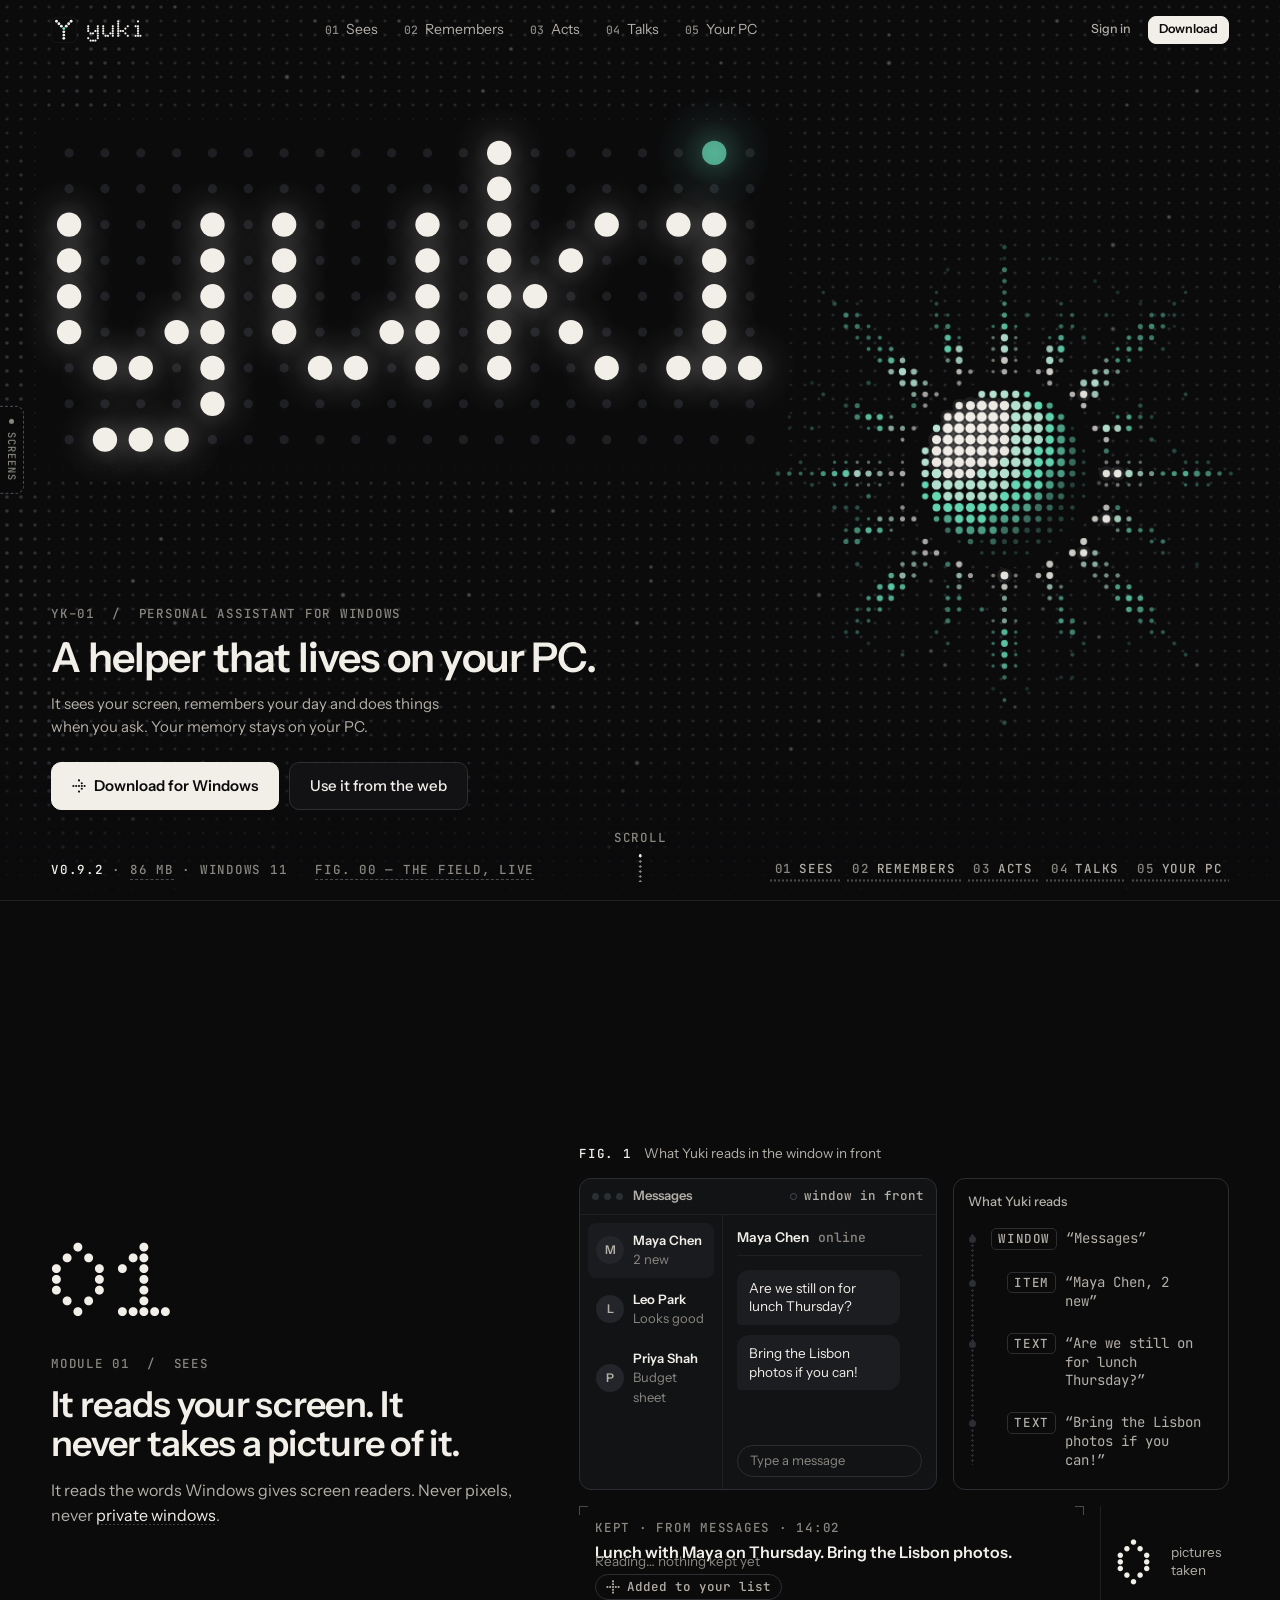
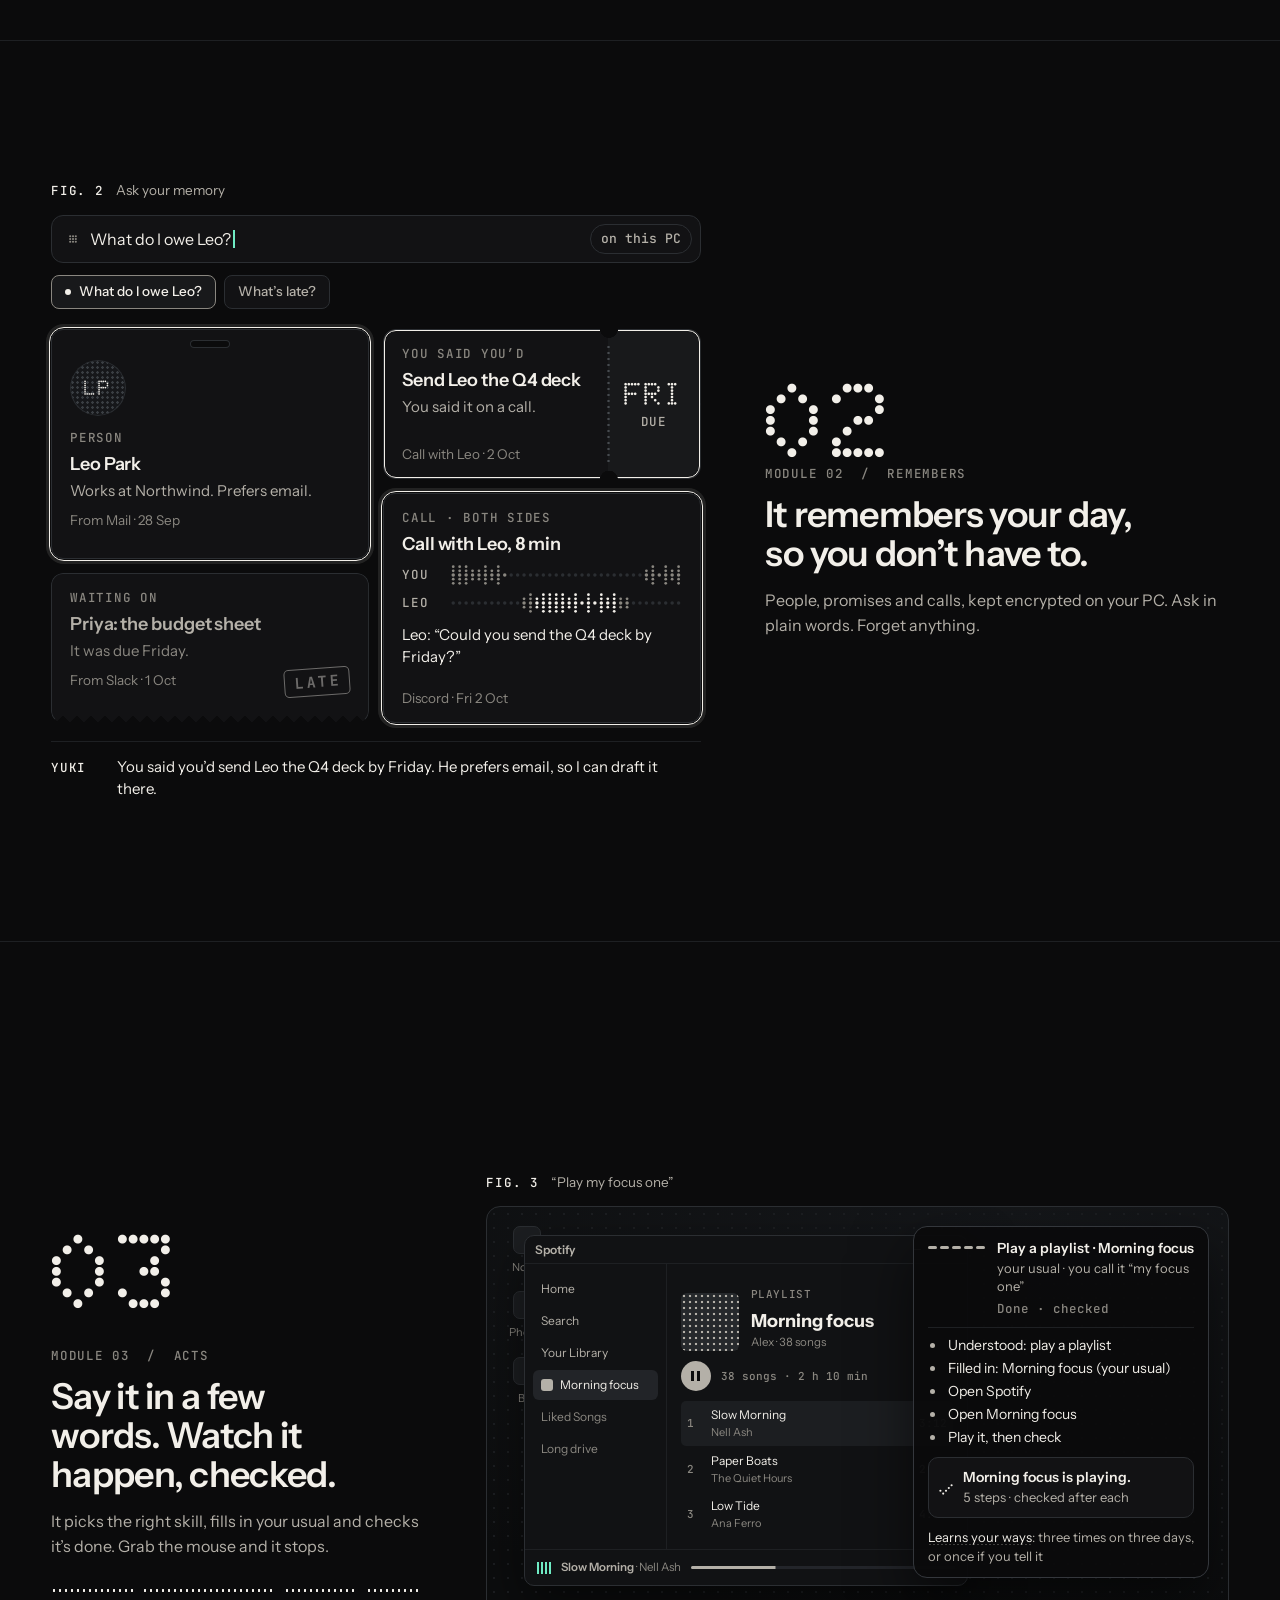
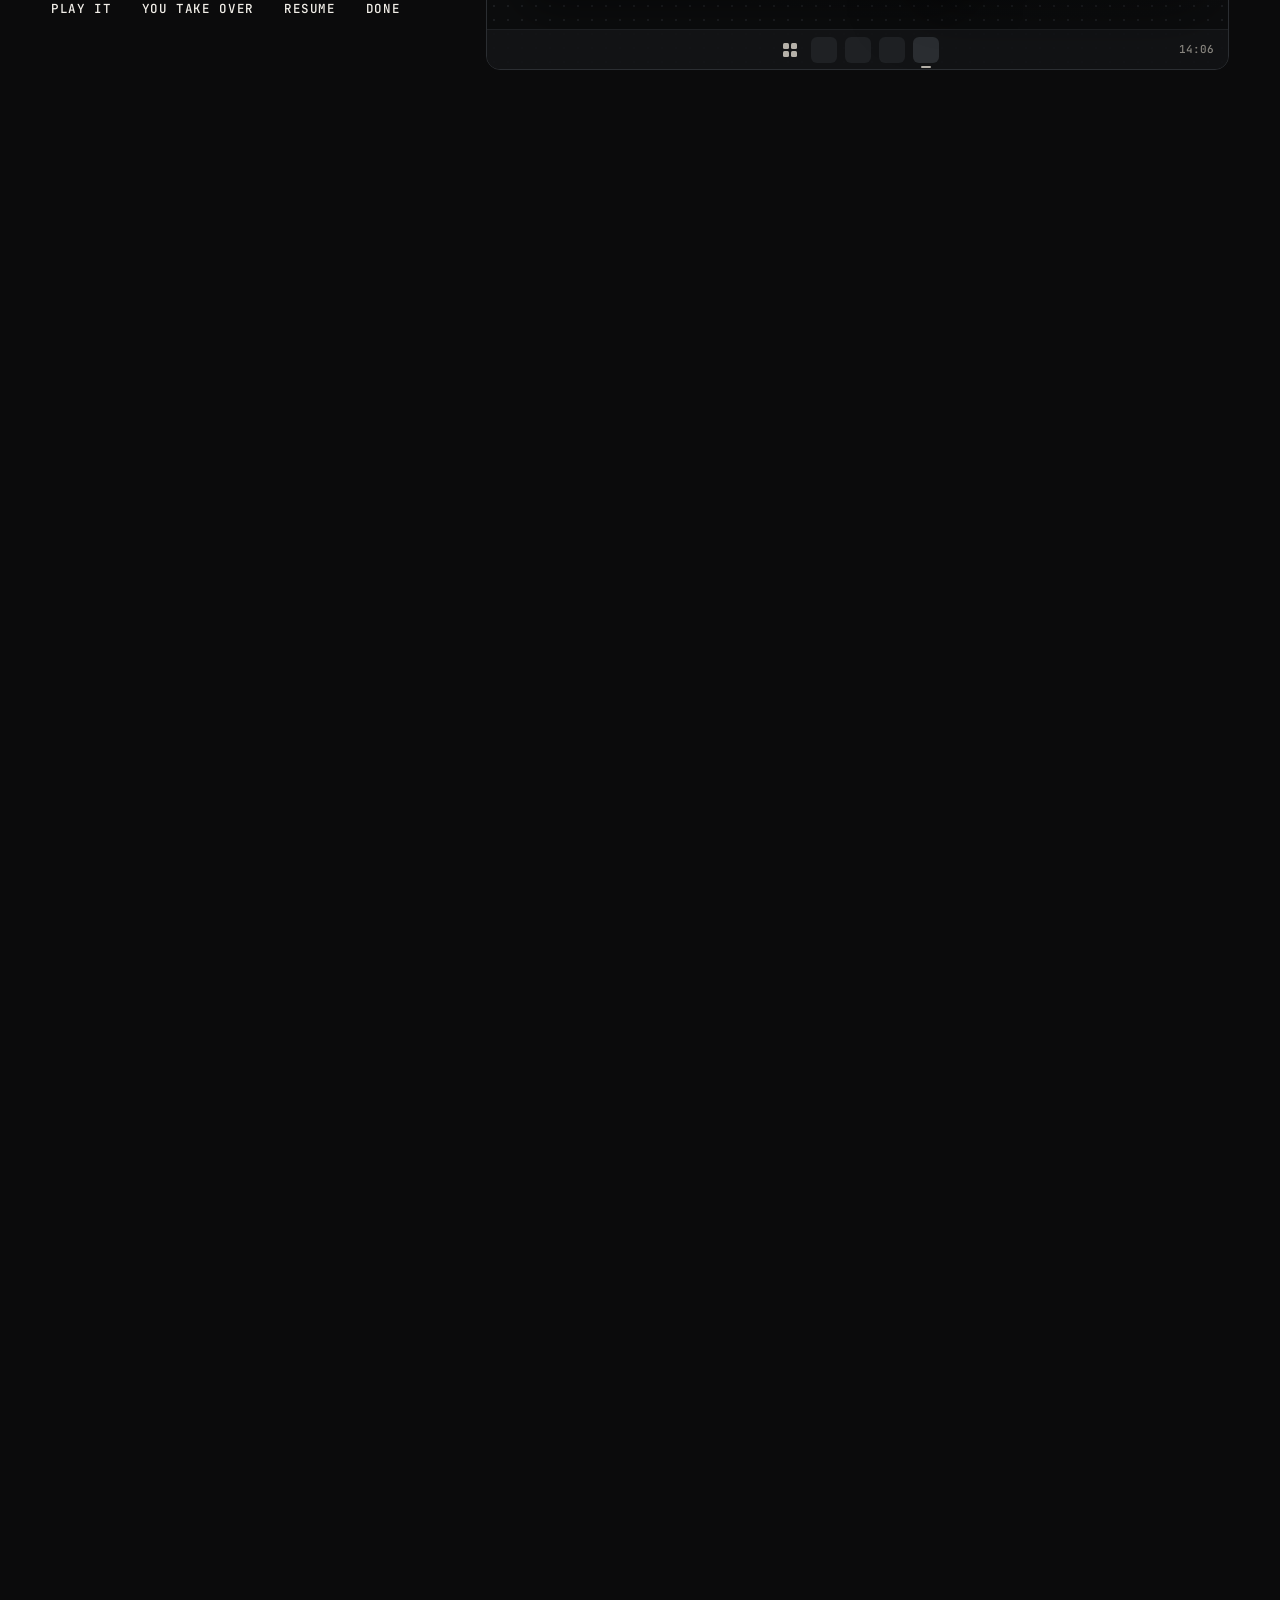
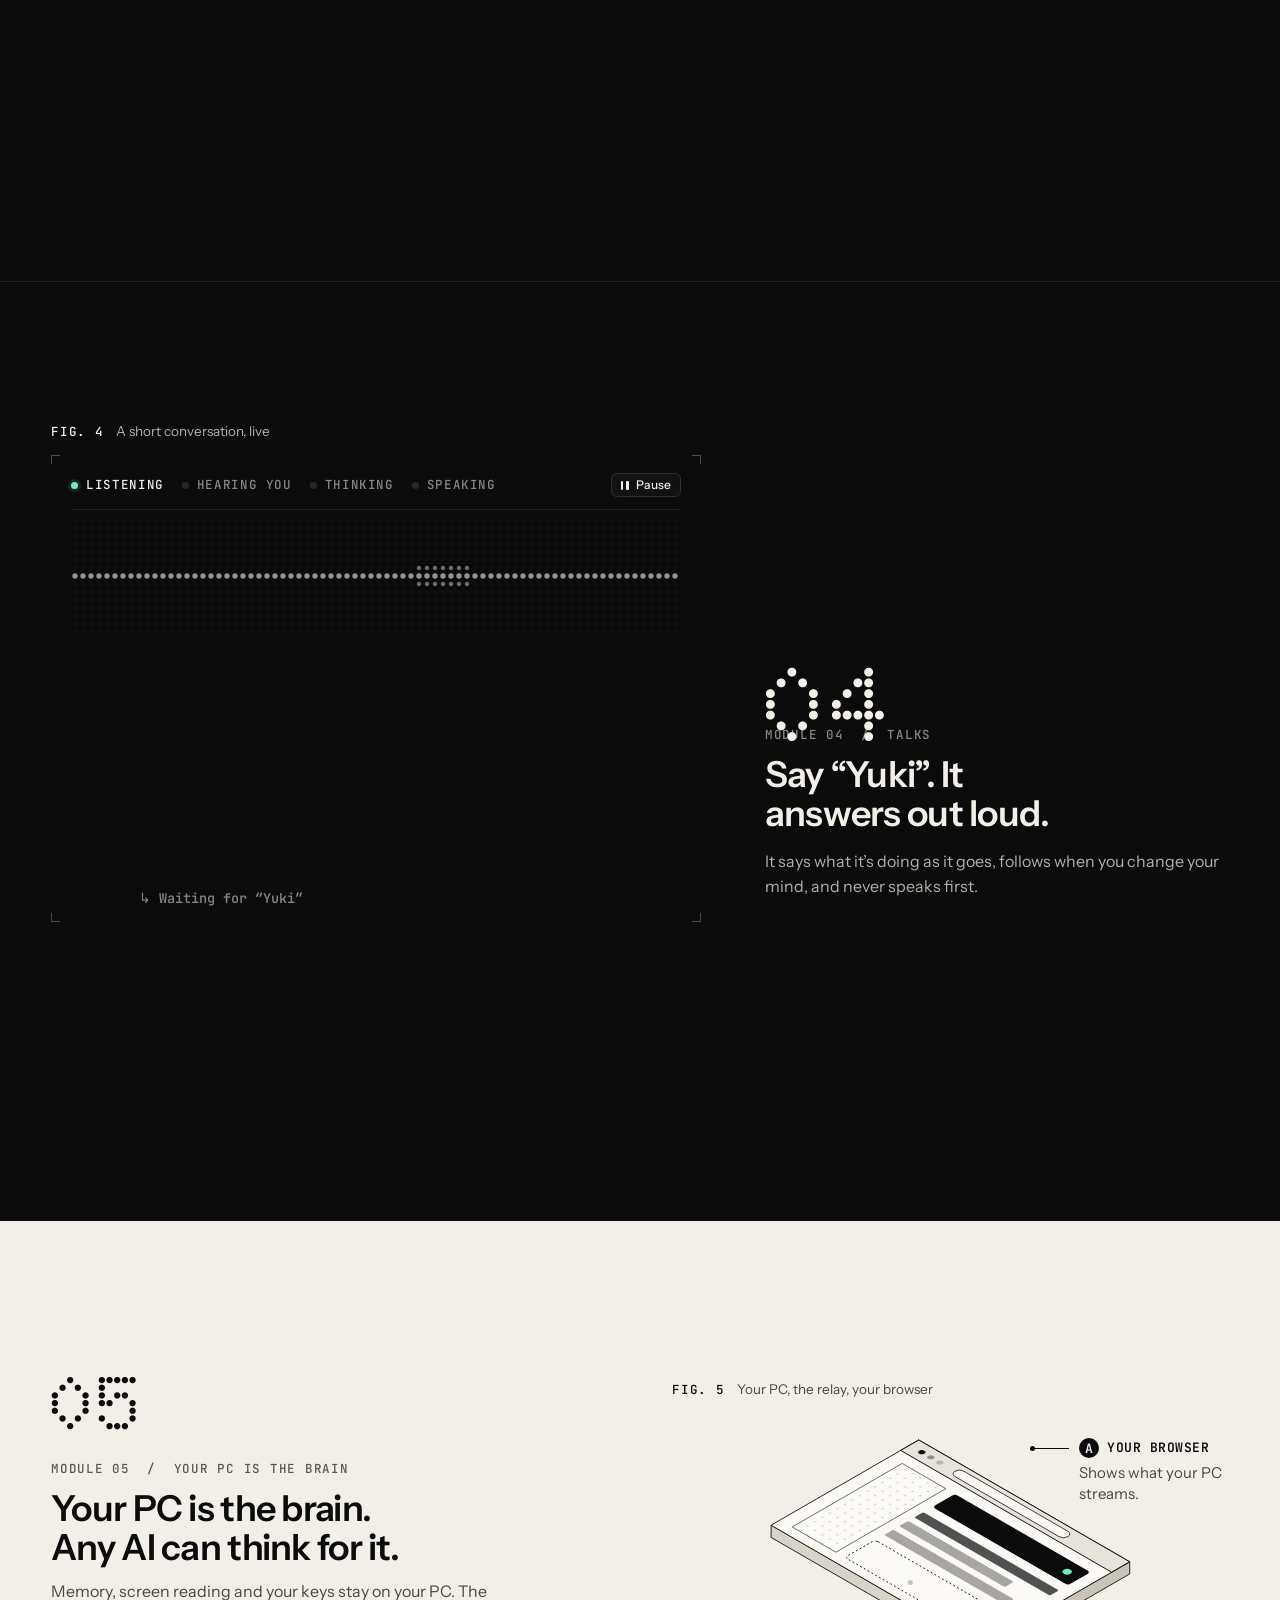
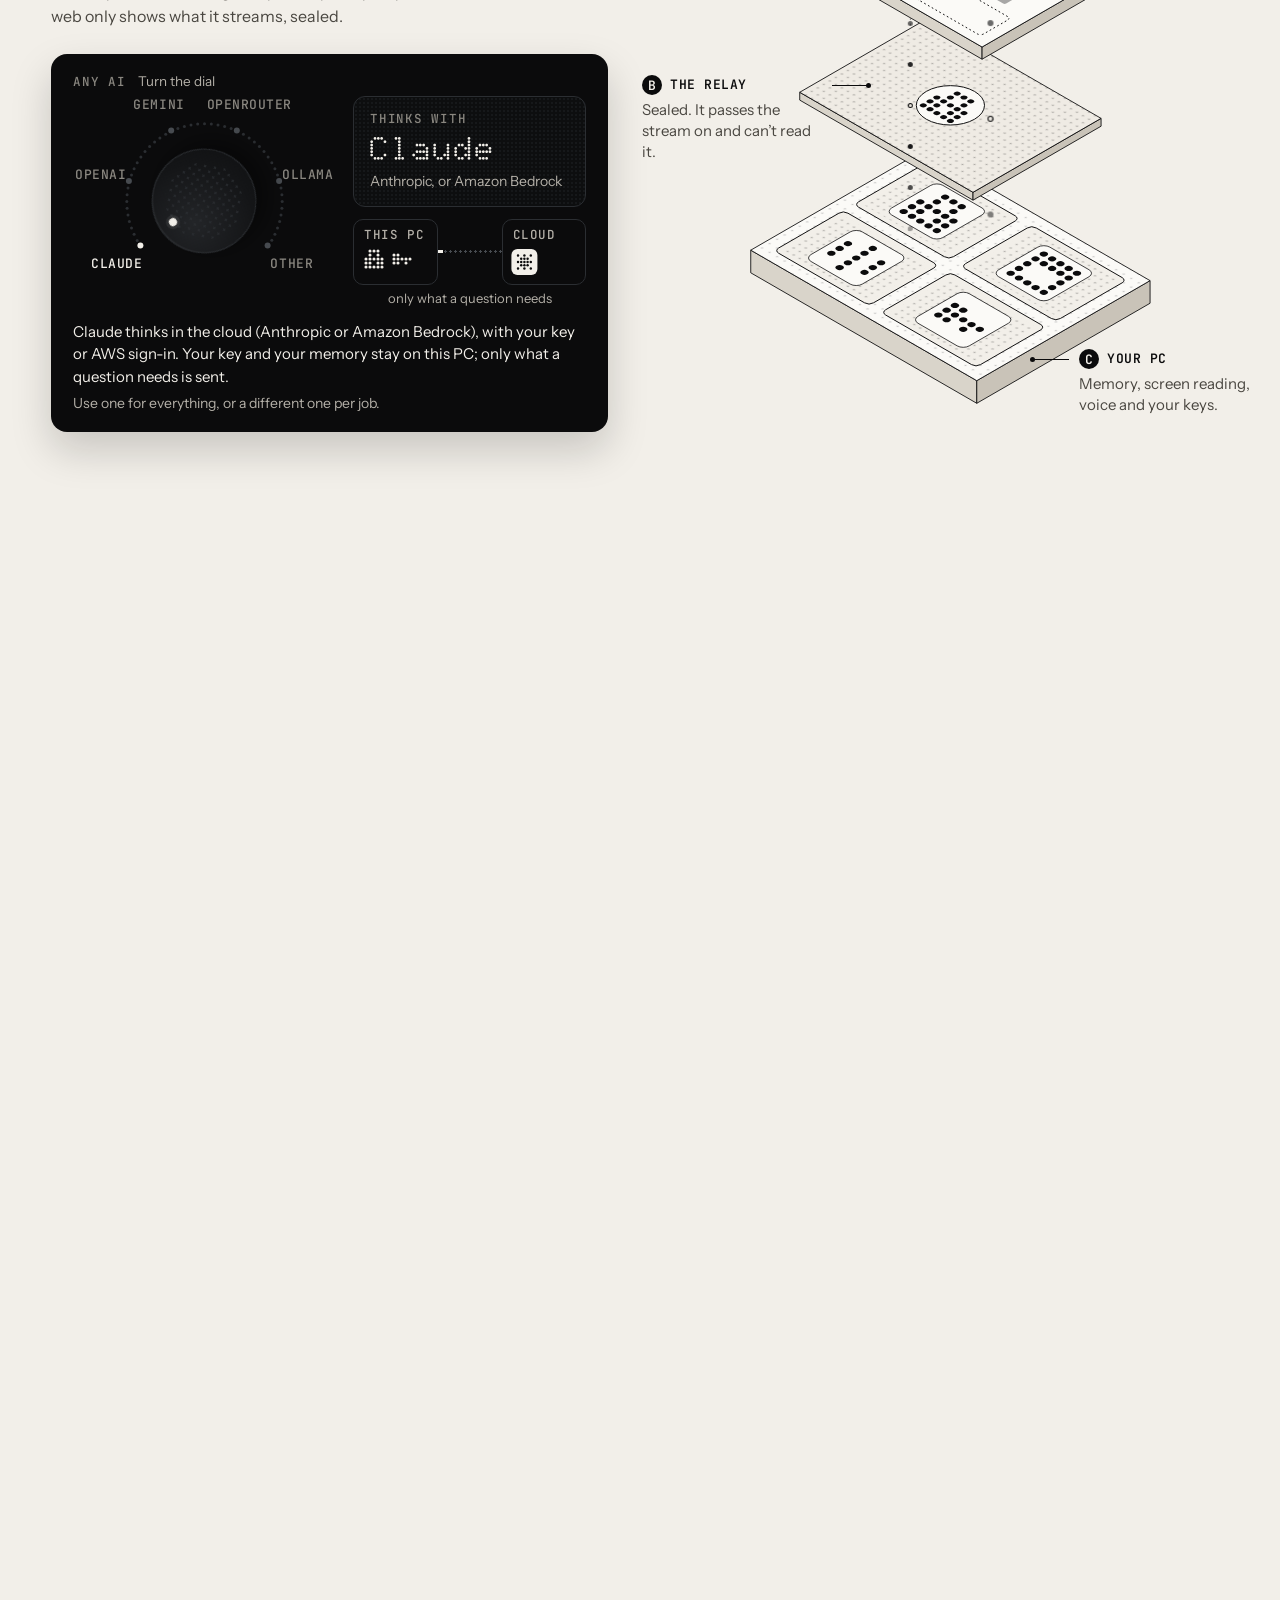
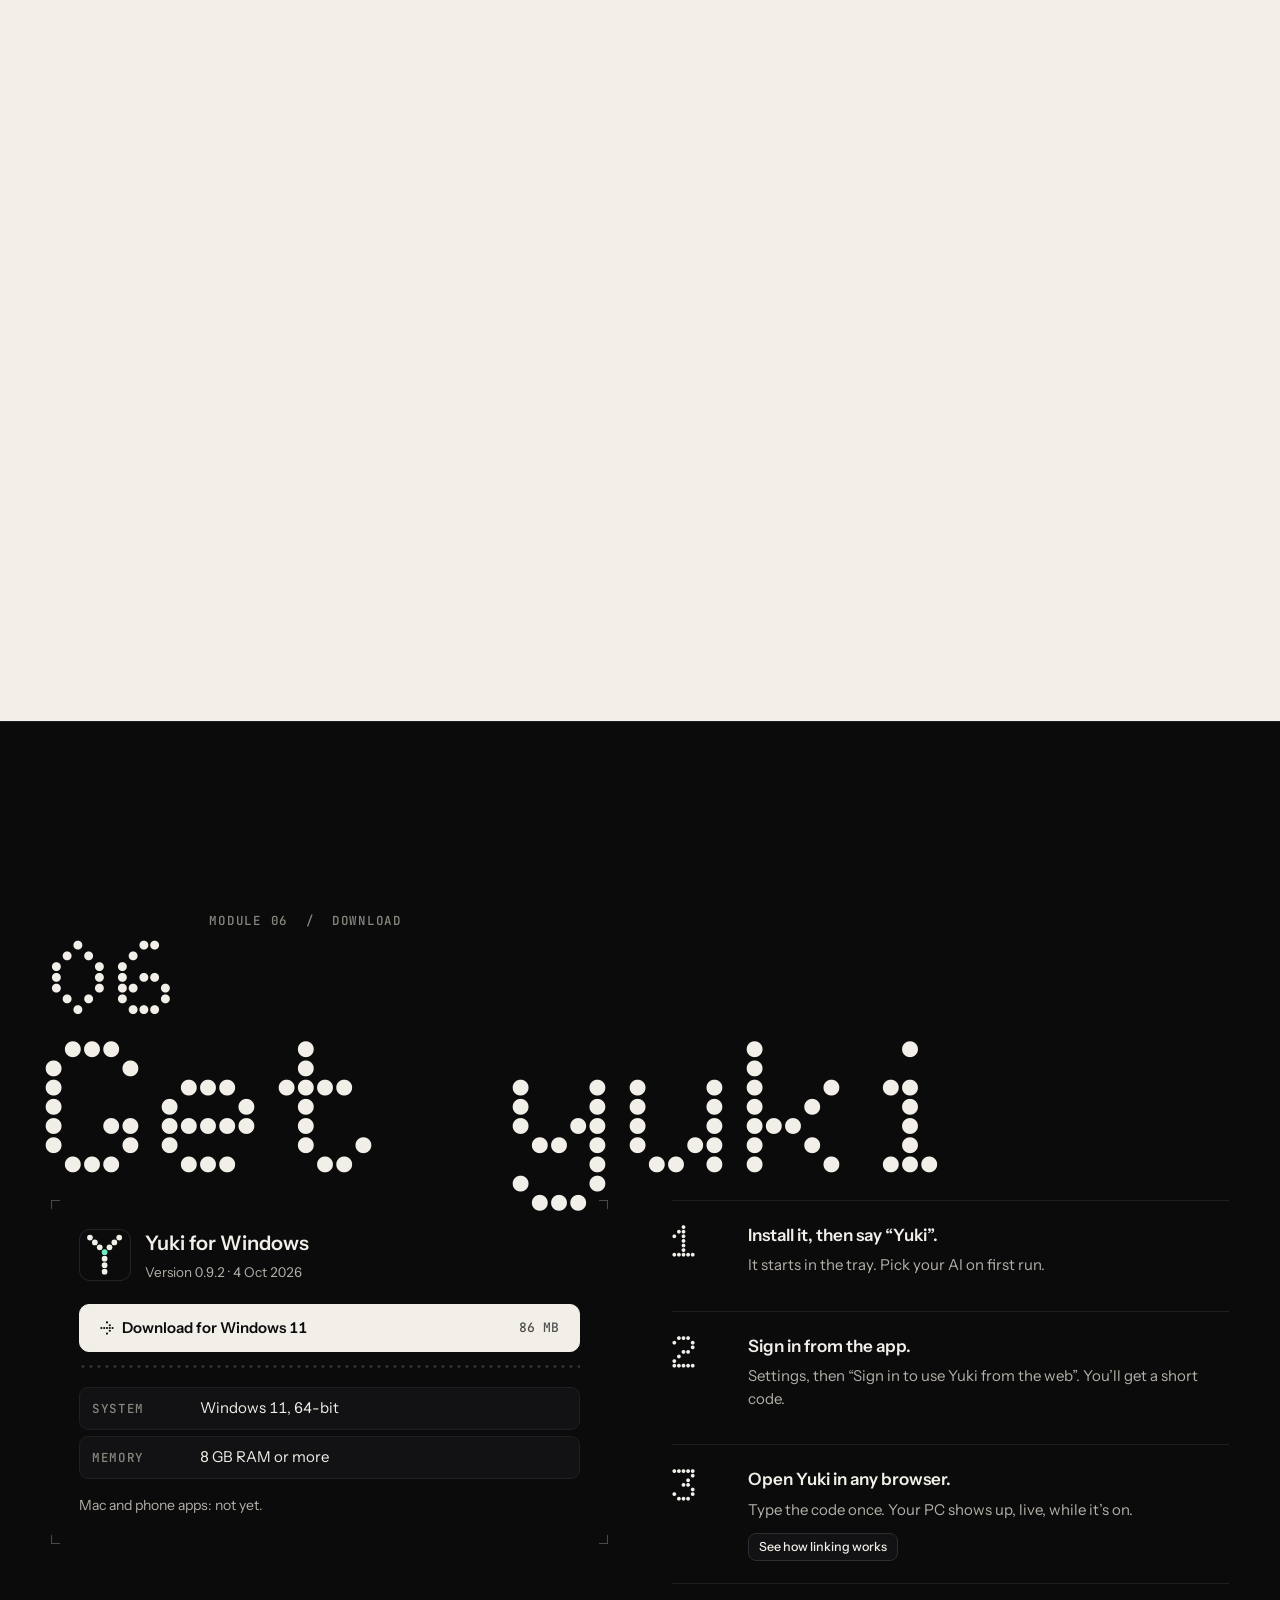
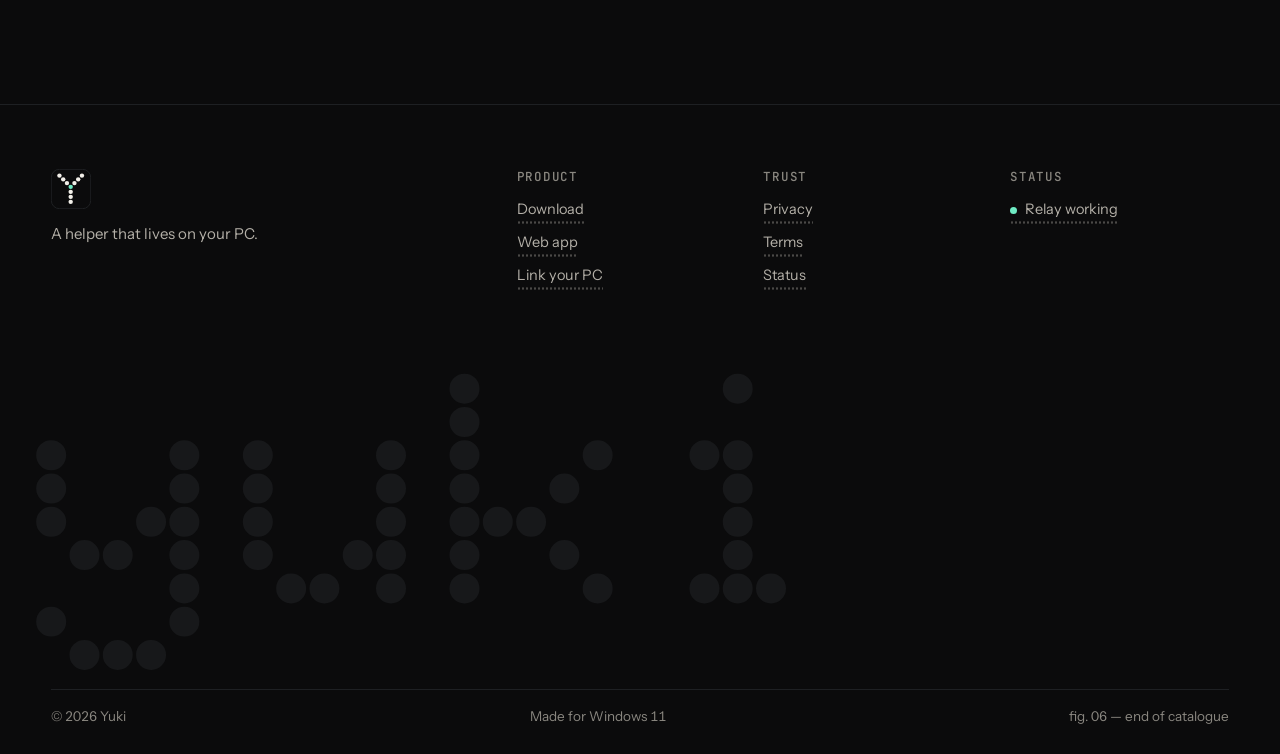
==== index.html @ 341d7d04 "Glowing wordmark dots; one accent colour from js/accent.js (any page takes ?accent=HEX); accent.html" ====
<!doctype html>
<html lang="en">
<head>
<meta charset="utf-8">
<script src="js/accent.js"></script>
<meta name="viewport" content="width=device-width, initial-scale=1, viewport-fit=cover">
<title>Yuki · a helper that lives on your PC</title>
<meta name="description" content="Yuki is a personal assistant for Windows. It sees your screen, remembers your day and does things when you ask. Your memory stays on your PC.">
<meta name="theme-color" content="#0B0B0C">
<link rel="icon" href="favicon.svg" type="image/svg+xml">
<link rel="stylesheet" href="css/base.css">
<link rel="stylesheet" href="css/fx.css">
<link rel="stylesheet" href="css/landing.css">
</head>
<body class="landing">

<!-- ============================ NAV ============================ -->
<header class="topnav" id="topnav">
  <a class="brand" href="index.html" aria-label="Yuki home"><span data-ymark></span><span class="doto">yuki</span></a>
  <nav class="links" aria-label="Sections">
    <a href="#sees"><i>01</i>Sees</a><a href="#remembers"><i>02</i>Remembers</a><a href="#acts"><i>03</i>Acts</a>
    <a href="#talks"><i>04</i>Talks</a><a href="#brain"><i>05</i>Your PC</a>
  </nav>
  <div class="right">
    <a class="key ghost sm" href="login.html">Sign in</a>
    <a class="key pri sm" href="#download" data-fx="matrix">Download</a>
  </div>
</header>

<!-- ============================ HERO ============================ -->
<section class="hero" id="top">
  <canvas class="hero-cv" aria-hidden="true"></canvas>
  <div class="hero-mark" aria-hidden="true"></div>
  <div class="hero-orb" aria-hidden="true"></div>
  <div class="hero-copy">
    <p class="lbl">YK&ndash;01 &nbsp;/&nbsp; personal assistant for Windows</p>
    <h1><span class="sr">Yuki. </span>A helper that lives on your PC.</h1>
    <p class="sub">It sees your screen, remembers your day and does things when you ask. Your memory stays on your PC.</p>
    <div class="cta">
      <a class="key pri lg" href="#download" id="hero-dl" data-fx="matrix magnet" data-magnet="10"><span data-dic="arrow"></span>Download for Windows</a>
      <a class="key lg" href="login.html" data-fx="magnet" data-magnet="6">Use it from the web</a>
    </div>
  </div>
  <div class="hero-meta">
    <div class="lbl"><b>v0.9.2</b> &middot; <span class="meta-t" data-spec="The app, its voice and the wake word">86 MB</span> &middot; Windows 11</div>
    <div class="lbl hide-s"><span class="meta-t" data-spec="The dots are live. Move your mouse, or click the field.">fig. 00 &mdash; the field, live</span></div>
  </div>
  <div class="hero-scroll lbl" aria-hidden="true"><span>Scroll</span><i></i></div>
  <nav class="hero-strip" aria-label="What it does">
    <a href="#sees" data-fx="dotline"><b>01</b>sees</a><a href="#remembers" data-fx="dotline"><b>02</b>remembers</a><a href="#acts" data-fx="dotline"><b>03</b>acts</a><a href="#talks" data-fx="dotline"><b>04</b>talks</a><a href="#brain" data-fx="dotline"><b>05</b>your pc</a>
  </nav>
</section>

<!-- ============================ 01 SEES ============================ -->
<section class="mod scene" id="sees" style="--len: 260vh">
  <div class="stage">
    <div class="mod-grid wrap">
      <header class="mod-head">
        <div class="mod-num doto" aria-hidden="true" data-fx="lens">01</div>
        <p class="lbl">Module 01 &nbsp;/&nbsp; Sees</p>
        <h2>It reads your screen. It never takes a picture of it.</h2>
        <p class="mod-line">It reads the words Windows gives screen readers. Never pixels, never <span class="term" data-fx="dotline" data-spec="Also skipped: password fields and apps or sites you block. Pause memory from the tray, or just for one call." data-spec-tap>private windows</span>.</p>
      </header>

      <div class="demo demo-sees" id="sees-demo">
        <p class="fig"><span class="lbl">fig. 1</span><span class="cap">What Yuki reads in the window in front</span></p>
        <div class="sees-wrap">
          <div class="fakewin" id="fw" data-n="0">
            <div class="fw-bar"><span class="dots"><i></i><i></i><i></i></span><span class="ttl">Messages</span><span class="fw-tag"><span class="ldot off" id="fw-dot"></span><span id="fw-read">window in front</span></span></div>
            <div class="fw-body">
              <aside class="fw-list">
                <div class="fw-item on" data-n="1"><span class="av">M</span><span><b>Maya Chen</b><em>2 new</em></span></div>
                <div class="fw-item"><span class="av">L</span><span><b>Leo Park</b><em>Looks good</em></span></div>
                <div class="fw-item"><span class="av">P</span><span><b>Priya Shah</b><em>Budget sheet</em></span></div>
              </aside>
              <div class="fw-chat">
                <div class="fw-head">Maya Chen <span>online</span></div>
                <div class="bub them" data-n="2">Are we still on for lunch Thursday?</div>
                <div class="bub them" data-n="3">Bring the Lisbon photos if you can!</div>
                <div class="fw-input">Type a message</div>
              </div>
            </div>
          </div>
          <div class="tree" id="tree">
            <p class="tree-h">What Yuki reads</p>
            <ol class="tr-list" aria-label="The window, as Yuki reads it">
              <li class="tr" data-n="0" tabindex="0"><i>window</i><span>&ldquo;Messages&rdquo;</span></li>
              <li class="tr d1" data-n="1" tabindex="0"><i>item</i><span>&ldquo;Maya Chen, 2 new&rdquo;</span></li>
              <li class="tr d1" data-n="2" tabindex="0"><i>text</i><span>&ldquo;Are we still on for lunch Thursday?&rdquo;</span></li>
              <li class="tr d1" data-n="3" tabindex="0"><i>text</i><span>&ldquo;Bring the Lisbon photos if you can!&rdquo;</span></li>
            </ol>
          </div>
        </div>
        <div class="sees-out">
          <div class="noted clear" id="noted" data-fx="crop">
            <p class="wait cap">Reading&hellip; nothing kept yet</p>
            <p class="lbl">Kept &middot; from Messages &middot; 14:02</p>
            <p class="nt">Lunch with Maya on Thursday. Bring the Lisbon photos.</p>
            <span class="chip"><span data-dic="plus"></span>Added to your list</span>
          </div>
          <div class="zero">
            <span class="doto zero-n" data-odo="0">0</span>
            <span class="cap">pictures<br>taken</span>
          </div>
        </div>
      </div>
    </div>
  </div>
</section>

<!-- ============================ 02 REMEMBERS ============================ -->
<section class="mod flip" id="remembers">
  <div class="mod-grid wrap">
    <header class="mod-head" data-reveal>
      <div class="mod-num doto" aria-hidden="true" data-px="0.07" data-fx="lens">02</div>
      <p class="lbl">Module 02 &nbsp;/&nbsp; Remembers</p>
      <h2>It remembers your day, so you don&rsquo;t have to.</h2>
      <p class="mod-line">People, promises and calls, kept encrypted on your PC. Ask in plain words. Forget anything.</p>
    </header>
    <div class="demo demo-mem" id="mem-demo">
      <p class="fig"><span class="lbl">fig. 2</span><span class="cap">Ask your memory</span></p>
      <div class="mem-search"><span data-dic="dot"></span><span class="q"><span class="tyw"><span id="mem-typed"></span><i class="tycv" aria-hidden="true"></i></span><i class="caret"></i></span><span class="chip">on this PC</span></div>
      <div class="qkeys" role="group" aria-label="Try a question">
        <button class="key sm" type="button" data-q="leo" aria-pressed="false">What do I owe Leo?</button>
        <button class="key sm" type="button" data-q="late" aria-pressed="false">What&rsquo;s late?</button>
      </div>

      <div class="objs" id="objs">
        <!-- A · badge -->
        <div class="mslot s-a">
          <article class="mobj badge" data-k="leo" data-fx="tilt lit" data-tilt="3" tabindex="0" aria-label="Person: Leo Park. Works at Northwind, prefers email. From Mail, 28 Sep.">
            <span class="punch" aria-hidden="true"></span>
            <span class="disc" aria-hidden="true"><b class="doto">LP</b></span>
            <div class="o-txt">
              <p class="lbl kind">Person</p>
              <h4>Leo Park</h4>
              <p class="body">Works at Northwind. Prefers email.</p>
              <p class="src">From Mail &middot; 28 Sep</p>
            </div>
            <button class="key xs fgt" type="button">Forget</button>
          </article>
          <div class="gone-chip" role="status"><span class="gt">Forgotten on this PC</span><button class="key xs undo" type="button">Undo</button></div>
        </div>
        <!-- B · ticket -->
        <div class="mslot s-b">
          <article class="mobj ticket" data-k="leo" data-fx="tilt lit" data-lit="in" data-tilt="3" tabindex="0" aria-label="You said you'd: send Leo the Q4 deck, due Friday. You said it on a call with Leo, 2 Oct.">
            <div class="o-txt">
              <p class="lbl kind">You said you&rsquo;d</p>
              <h4>Send Leo the Q4 deck</h4>
              <p class="body">You said it on a call.</p>
              <p class="src">Call with Leo &middot; 2 Oct</p>
            </div>
            <div class="stub" aria-hidden="true"><b class="doto">FRI</b><span class="lbl">due</span></div>
            <button class="key xs fgt" type="button">Forget</button>
          </article>
          <div class="gone-chip" role="status"><span class="gt">Forgotten on this PC</span><button class="key xs undo" type="button">Undo</button></div>
        </div>
        <!-- C · call strip -->
        <div class="mslot s-c">
          <article class="mobj callstrip" data-k="leo" data-fx="tilt lit" data-tilt="3" tabindex="0" aria-label="Call, both sides: call with Leo, 8 minutes. Leo said: could you send the Q4 deck by Friday? Discord, Friday 2 Oct.">
            <div class="o-txt">
              <p class="lbl kind">Call &middot; both sides</p>
              <h4>Call with Leo, 8 min</h4>
            </div>
            <div class="lanes" aria-hidden="true">
              <div class="lane"><span class="lbl">You</span><span class="wv" data-who="you"></span></div>
              <div class="lane"><span class="lbl">Leo</span><span class="wv" data-who="leo"></span></div>
            </div>
            <p class="body">Leo: &ldquo;Could you send the Q4 deck by Friday?&rdquo;</p>
            <p class="src">Discord &middot; Fri 2 Oct</p>
            <button class="key xs fgt" type="button">Forget</button>
          </article>
          <div class="gone-chip" role="status"><span class="gt">Forgotten on this PC</span><button class="key xs undo" type="button">Undo</button></div>
        </div>
        <!-- D · slip -->
        <div class="mslot s-d">
          <article class="mobj slip" data-k="late" data-fx="tilt lit" data-lit="in" data-tilt="3" tabindex="0" aria-label="Waiting on: Priya, the budget sheet. It was due Friday, late. From Slack, 1 Oct.">
            <div class="o-txt">
              <p class="lbl kind">Waiting on</p>
              <h4>Priya: the budget sheet</h4>
              <p class="body">It was due Friday.</p>
              <p class="src">From Slack &middot; 1 Oct</p>
            </div>
            <span class="stamp" aria-hidden="true">LATE</span>
            <button class="key xs fgt" type="button">Forget</button>
          </article>
          <div class="gone-chip" role="status"><span class="gt">Forgotten on this PC</span><button class="key xs undo" type="button">Undo</button></div>
        </div>
      </div>
      <p class="mem-ans" id="mem-ans"><span class="who lbl">Yuki</span><span class="tyw"><span id="mem-ans-t">You said you&rsquo;d send Leo the Q4 deck by Friday. He prefers email, so I can draft it there.</span><i class="tycv" aria-hidden="true"></i></span></p>
    </div>
  </div>
</section>

<!-- ============================ 03 ACTS ============================ -->
<section class="mod scene" id="acts" style="--len: 460vh">
  <div class="stage">
    <div class="mod-grid wide wrap">
      <header class="mod-head">
        <div class="mod-num doto" aria-hidden="true" data-fx="lens">03</div>
        <p class="lbl">Module 03 &nbsp;/&nbsp; Acts</p>
        <h2>Say it in a few words. Watch it happen, checked.</h2>
        <p class="mod-line">It picks the right skill, fills in your usual and checks it&rsquo;s done. Grab the mouse and it stops.</p>
        <ol class="ticks" data-steps="4"><li>Play it</li><li>You take over</li><li>Resume</li><li>Done</li></ol>
      </header>

      <div class="demo demo-acts">
        <p class="fig"><span class="lbl">fig. 3</span><span class="cap">&ldquo;Play my focus one&rdquo;</span></p>
        <div class="desk" id="desk">
          <div class="desk-wall"></div>
          <div class="desk-icons" aria-hidden="true"><span><i></i>Notes</span><span><i></i>Photos</span><span><i></i>Bin</span></div>
          <div class="ask-cap" id="ask-cap"><span class="ldot blink"></span><span>&ldquo;Yuki, play my focus one.&rdquo;</span></div>
          <!-- Spotify (generic mock) -->
          <div class="appwin" id="spot">
            <div class="aw-bar"><span>Spotify</span><span class="ctl"><i></i><i></i><i></i></span></div>
            <div class="aw-body">
              <aside class="aw-side">
                <div>Home</div><div>Search</div><div>Your Library</div>
                <div class="pl tgt" id="t-pl"><span class="heart"></span>Morning focus</div>
                <div class="pl">Liked Songs</div><div class="pl">Long drive</div>
              </aside>
              <div class="aw-main">
                <div class="aw-hero"><div class="cover"></div><div><p class="lbl">Playlist</p><h5 id="aw-title">Home</h5><p class="aw-sub" id="aw-sub">Jump back in</p></div></div>
                <div class="aw-ctl"><span class="playbtn" id="t-play"><i></i></span><span class="aw-count" id="aw-count">&nbsp;</span></div>
                <ol class="aw-tracks" id="aw-tracks">
                  <li><b>1</b><span>Slow Morning<em>Nell Ash</em></span><i>3:12</i></li>
                  <li><b>2</b><span>Paper Boats<em>The Quiet Hours</em></span><i>2:58</i></li>
                  <li><b>3</b><span>Low Tide<em>Ana Ferro</em></span><i>4:05</i></li>
                  <li><b>4</b><span>Tram 28<em>Lisboa Lights</em></span><i>3:41</i></li>
                </ol>
              </div>
            </div>
            <div class="aw-now" id="aw-now"><span class="eq" id="eq"><i></i><i></i><i></i><i></i></span><span class="np"><b>Slow Morning</b> &middot; Nell Ash</span><span class="bar"><i id="np-bar"></i></span></div>
          </div>
          <!-- Start menu -->
          <div class="startmenu" id="sm">
            <div class="sm-search"><span class="mag"></span><span id="sm-typed"></span><i class="caret"></i></div>
            <p class="sm-h" id="sm-h">Pinned</p>
            <div class="sm-res" id="sm-res">
              <div class="r top" id="t-res"><span class="ico g"></span><span><b>Spotify</b><em>App</em></span></div>
              <div class="r"><span class="ico"></span><span><b>Spotify settings</b><em>Settings</em></span></div>
              <div class="r"><span class="ico"></span><span><b>Search the web: spotify</b><em>Web</em></span></div>
            </div>
            <div class="sm-pinned" id="sm-pinned"><i></i><i></i><i></i><i></i><i></i><i></i><i></i><i></i><i></i><i></i><i></i><i></i></div>
          </div>
          <!-- Taskbar -->
          <div class="taskbar"><span class="tb-start" id="t-start"><i></i><i></i><i></i><i></i></span><span class="tb-i"></span><span class="tb-i"></span><span class="tb-i"></span><span class="tb-i sp" id="tb-spot"></span><span class="tb-clock">14:06</span></div>
          <!-- Yuki's run card, as on the PC -->
          <div class="runcard" id="runcard">
            <div class="rc-top">
              <span class="rc-fig" id="rc-fig"><i></i><i></i><i></i><i></i><i></i></span>
              <span class="rc-t"><b id="rc-title">Play a playlist &middot; Morning focus</b><em class="rc-why">your usual &middot; you call it &ldquo;my focus one&rdquo;</em><em id="rc-sub" class="rc-sub">Reading the screen</em></span>
            </div>
            <ol class="rc-steps" id="rc-steps">
              <li data-s="1" data-fx="lit" data-spec="Matched to a skill it already has"><span class="st">Understood: play a playlist</span><span class="chg">Skill found</span></li>
              <li data-s="2" data-fx="lit" data-spec="Filled in from what you usually pick"><span class="st">Filled in: Morning focus (your usual)</span><span class="chg">Your usual pick</span></li>
              <li data-s="3" data-fx="lit" data-spec="Checked on screen: Spotify is in front"><span class="st">Open Spotify</span><span class="chg">Spotify is in front</span></li>
              <li data-s="4" data-fx="lit" data-spec="Checked on screen: Morning focus is showing"><span class="st">Open Morning focus</span><span class="chg">Morning focus is showing</span></li>
              <li data-s="5" data-fx="lit" data-spec="Checked on screen: music is playing"><span class="st">Play it, then check</span><span class="chg">Music is playing</span></li>
            </ol>
            <div class="rc-pause" id="rc-pause"><span class="pz"><i></i><i></i></span><span><b>Paused. You moved the mouse.</b><em>Yuki waits until you&rsquo;re done.</em></span><span class="key sm" id="t-resume">Resume</span></div>
            <div class="rc-done" id="rc-done"><span data-dic="check"></span><span><b>Morning focus is playing.</b><em>5 steps &middot; checked after each</em></span></div>
            <p class="rc-learn" id="rc-learn"><span class="term" data-fx="dotline" data-spec="Needs Record how I work, which is off until you turn it on. It never records what you type." data-spec-tap>Learns your ways</span>: three times on three days, or once if you tell it</p>
            <div class="rc-keys" id="rc-keys"><span class="key stop sm"><span data-dic="stop"></span>Stop</span><span class="kbd">Alt Shift X</span></div>
          </div>
          <!-- cursors -->
          <div class="mcur yk" id="cur-y"><svg viewBox="0 0 16 22"><path d="M1 1v17l4.5-4.2 3 7 3-1.3-3-6.8H15z"/></svg><span>Yuki</span></div>
          <div class="mcur you" id="cur-u"><svg viewBox="0 0 16 22"><path d="M1 1v17l4.5-4.2 3 7 3-1.3-3-6.8H15z"/></svg><span>you</span></div>
          <div class="ripple" id="ripple"></div>
          <div class="keycap" id="keycap">Enter</div>
        </div>
      </div>
    </div>
  </div>
</section>

<!-- ============================ 04 TALKS ============================ -->
<section class="mod flip" id="talks">
  <div class="mod-grid wrap">
    <header class="mod-head" data-reveal>
      <div class="mod-num doto" aria-hidden="true" data-px="0.07" data-fx="lens">04</div>
      <p class="lbl">Module 04 &nbsp;/&nbsp; Talks</p>
      <h2>Say &ldquo;Yuki&rdquo;. It answers out loud.</h2>
      <p class="mod-line">It says what it&rsquo;s doing as it goes, follows when you change your mind, and never speaks first.</p>
    </header>
    <div class="demo demo-talk" id="talk-demo">
      <p class="fig"><span class="lbl">fig. 4</span><span class="cap">A short conversation, live</span></p>
      <div class="voice clear" data-fx="crop">
        <div class="v-top">
          <div class="leds" id="leds">
            <span data-m="listening" data-spec="Waiting for &ldquo;Yuki&rdquo;" data-spec-notab><i></i>Listening</span><span data-m="hearing" data-spec="What you say after &ldquo;Yuki&rdquo;" data-spec-notab><i></i>Hearing you</span><span data-m="thinking" data-spec="Picking the skill" data-spec-notab><i></i>Thinking</span><span data-m="speaking" data-spec="Says each step as it goes" data-spec-notab><i></i>Speaking</span>
          </div>
          <button class="key xs v-pause" type="button" id="v-pause" aria-pressed="false"><span class="pz" aria-hidden="true"><i></i><i></i></span><span class="vp-l">Pause</span></button>
        </div>
        <canvas class="wave" id="wave" aria-hidden="true"></canvas>
        <div class="tx" id="tx" aria-live="off"></div>
      </div>
      <div class="offer clear" id="offer" data-fx="crop">
        <p class="lbl">A quiet card &middot; it never speaks first</p>
        <p class="ot">After a long stretch: Slow Roads, like most lunchtimes?</p>
        <div class="row"><button class="key sm" type="button" data-a="play">Play</button><button class="key ghost sm" type="button" data-a="no">Not now</button></div>
        <p class="o-res cap" id="o-res" aria-live="polite"></p>
      </div>
    </div>
  </div>
</section>

<!-- ============================ 05 YOUR PC (bone) ============================ -->
<section class="mod scene bone" id="brain" style="--len: 300vh">
  <div class="stage">
    <div class="mod-grid brain-grid wrap">
      <header class="mod-head">
        <div class="mod-num doto" aria-hidden="true" data-fx="lens">05</div>
        <p class="lbl">Module 05 &nbsp;/&nbsp; Your PC is the brain</p>
        <h2>Your PC is the brain. Any AI can think for it.</h2>
        <p class="mod-line">Memory, screen reading and your keys stay on your PC. The web only shows what it streams, sealed.</p>
      </header>

      <div class="demo demo-brain" id="brain-demo">
        <p class="fig"><span class="lbl">fig. 5</span><span class="cap">Your PC, the relay, your browser</span></p>
        <div class="xplode" id="xplode">
          <!-- four stacked SVG layers with one viewBox: the stream lines, then the three slabs. Each layer moves as a
               whole with a CSS transform; the packets are DOM dots on top. Slab faces are drawn by landing.js. -->
          <div class="xp-stack" id="xp" role="img" aria-label="Diagram: your PC at the bottom, a sealed relay in the middle, your browser on top.">
            <svg class="xp" id="xl-lines" viewBox="0 0 640 700" aria-hidden="true">
              <defs>
                <pattern id="pdots" width="10" height="10" patternUnits="userSpaceOnUse"><circle cx="5" cy="5" r="1.1" fill="#0B0B0C" opacity=".22"/></pattern>
                <pattern id="pdots2" width="8" height="8" patternUnits="userSpaceOnUse"><circle cx="4" cy="4" r="1.2" fill="#0B0B0C" opacity=".5"/></pattern>
              </defs>
              <g id="xp-lines" class="xp-lines"></g>
            </svg>
            <svg class="xp xl" id="xl-pc" viewBox="0 0 640 700" aria-hidden="true"><g id="xp-pc" class="slab" data-s="pc"></g></svg>
            <svg class="xp xl" id="xl-relay" viewBox="0 0 640 700" aria-hidden="true"><g id="xp-relay" class="slab" data-s="relay"></g></svg>
            <svg class="xp xl" id="xl-web" viewBox="0 0 640 700" aria-hidden="true"><g id="xp-web" class="slab" data-s="web"></g></svg>
            <div class="xp-pk" id="xp-packets" aria-hidden="true"></div>
          </div>
          <div class="callout c-web" data-s="web" tabindex="0"><p class="co-h"><b>A</b>Your browser</p><p class="co-t">Shows what your PC streams.</p></div>
          <div class="callout c-relay" data-s="relay" tabindex="0"><p class="co-h"><b>B</b>The relay</p><p class="co-t">Sealed. It passes the stream on and can&rsquo;t read it.</p></div>
          <div class="callout c-pc" data-s="pc" tabindex="0"><p class="co-h"><b>C</b>Your PC</p><p class="co-t">Memory, screen reading, voice and your keys.</p></div>
        </div>
        <ol class="xp-list" aria-label="The three parts">
          <li data-s="web"><b>A</b><span><em>Your browser.</em> Shows what your PC streams.</span></li>
          <li data-s="relay"><b>B</b><span><em>The relay.</em> Sealed. It passes the stream on and can&rsquo;t read it.</span></li>
          <li data-s="pc"><b>C</b><span><em>Your PC.</em> Memory, screen reading, voice and your keys.</span></li>
        </ol>
      </div>

      <div class="console clear" id="ai" data-tone="dark" data-fx="crop">
        <p class="con-h"><span class="lbl">Any AI</span><span class="cap">Turn the dial</span></p>
        <div class="con-main">
          <div class="knob-wrap" id="knob-wrap">
            <div class="knob-ticks" id="knob-ticks" aria-hidden="true"></div>
            <div class="knob" id="knob" role="slider" tabindex="0" aria-label="The AI that thinks for Yuki" aria-valuemin="0" aria-valuemax="5" aria-valuenow="0">
              <div class="knob-cap" id="knob-cap"><i></i></div>
            </div>
            <div class="knob-labels" id="knob-labels" aria-hidden="true"></div>
          </div>
          <div class="readout">
            <div class="lcd" id="lcd"><span class="lbl">Thinks with</span><span class="doto lcd-n" id="lcd-n">Claude</span><span class="lcd-s" id="lcd-s">Anthropic, or Amazon Bedrock</span></div>
            <div class="picto" id="picto" aria-hidden="true">
              <div class="pbox p-pc"><span class="pb-l">This PC</span><span class="pb-g"><span class="gl g-lock" data-gl="lock"></span><span class="gl g-key" data-gl="key"></span></span></div>
              <div class="plink"><span class="pl-line"><i></i><i></i><i></i></span></div>
              <div class="pbox p-cloud"><span class="pb-l">Cloud</span><span class="pb-g"></span></div>
              <span class="ai-chip" id="ai-chip"><span class="gl" data-gl="chip"></span></span>
              <span class="pl-cap" id="pl-cap">only what a question needs</span>
            </div>
          </div>
        </div>
        <p class="ai-say" id="ai-say" aria-live="polite">Claude thinks in the cloud (Anthropic or Amazon Bedrock), with your key or AWS sign-in. Your key and your memory stay on this PC; only what a question needs is sent.</p>
        <p class="ai-fine">Use one for everything, or a different one per job.</p>
      </div>
    </div>
  </div>
</section>

<!-- ============================ 06 DOWNLOAD ============================ -->
<section class="mod dl" id="download">
  <div class="wrap">
    <div class="dl-top">
      <div class="mod-num doto" aria-hidden="true" data-px="0.07" data-fx="lens">06</div>
      <p class="lbl">Module 06 &nbsp;/&nbsp; Download</p>
    </div>
    <h2 class="dl-h doto" data-reveal><span data-px="0.05">Get yuki</span></h2>
    <div class="dl-grid">
      <div class="dl-card clear" data-reveal data-fx="crop">
        <div class="dl-row"><span data-ymark class="dl-y"></span><div><p class="dl-n">Yuki for Windows</p><p class="dl-v">Version 0.9.2 &middot; 4 Oct 2026</p></div></div>
        <a class="key pri lg dl-btn" href="#download" id="dl-btn" data-fx="matrix magnet press" data-magnet="6"><span data-dic="arrow"></span><span class="dl-l" id="dl-l">Download for Windows 11</span><span class="sz">86 MB</span></a>
        <div class="dl-bar" id="dl-bar" aria-hidden="true"></div>
        <dl class="req">
          <div data-fx="lit"><dt>System</dt><dd>Windows 11, 64-bit</dd></div>
          <div data-fx="lit"><dt>Memory</dt><dd>8 GB RAM or more</dd></div>
        </dl>
        <p class="dl-not">Mac and phone apps: not yet.</p>
      </div>
      <ol class="dl-steps" data-reveal="stagger">
        <li><span class="doto">1</span><div><b>Install it, then say &ldquo;Yuki&rdquo;.</b><p>It starts in the tray. Pick your AI on first run.</p></div></li>
        <li><span class="doto">2</span><div><b>Sign in from the app.</b><p>Settings, then &ldquo;Sign in to use Yuki from the web&rdquo;. You&rsquo;ll get a short code.</p></div></li>
        <li><span class="doto">3</span><div><b>Open Yuki in any browser.</b><p>Type the code once. Your PC shows up, live, while it&rsquo;s on.</p><a class="key sm" href="link.html">See how linking works</a></div></li>
      </ol>
    </div>
  </div>
</section>

<!-- ============================ FOOTER ============================ -->
<footer class="foot">
  <div class="wrap">
    <div class="foot-grid">
      <div class="foot-brand"><span data-ymark></span><p>A helper that lives on your PC.</p></div>
      <nav aria-label="Product"><p class="lbl">Product</p><a href="#download">Download</a><a href="login.html">Web app</a><a href="link.html">Link your PC</a></nav>
      <nav aria-label="Trust"><p class="lbl">Trust</p><a href="privacy.html">Privacy</a><a href="terms.html">Terms</a><a href="status.html">Status</a></nav>
      <nav aria-label="Status"><p class="lbl">Status</p><a href="status.html" class="stat" data-fx="pulse"><span class="ldot"></span>Relay working</a></nav>
    </div>
    <div class="foot-word doto" aria-hidden="true" data-px="0.08" data-fx="lens" data-lens="160">yuki</div>
    <div class="foot-base"><span>&copy; 2026 Yuki</span><span>Made for Windows 11</span><span>fig. 06 &mdash; end of catalogue</span></div>
  </div>
</footer>

<nav class="dotnav" id="dotnav" aria-hidden="true">
  <a href="#sees" data-t="Sees" tabindex="-1"></a><a href="#remembers" data-t="Remembers" tabindex="-1"></a><a href="#acts" data-t="Acts" tabindex="-1"></a><a href="#talks" data-t="Talks" tabindex="-1"></a><a href="#brain" data-t="Your PC" tabindex="-1"></a><a href="#download" data-t="Download" tabindex="-1"></a>
</nav>

<script src="js/core.js"></script>
<script src="js/dotkit.js"></script>
<script src="js/fx.js"></script>
<script src="js/hero.js"></script>
<script src="js/landing.js"></script>
</body>
</html>
---- css/base.css ----
/* =====================================================================
   Yuki website / base. Lattice tokens (same as the PC app's style.css),
   fonts, resets and the few parts every page shares.
   Round 2 (18 Oct): readability tokens (--t-line / --t-read / --t-cap, .lbl 12.5 px, darker --ink-3 at about
   6:1 on bone), motion tokens for the shared fx layer (css/fx.css + js/fx.js), and .key as a hardware press.
   Readability floor: nothing a person must read is under 13 px on desktop (tags in .lbl are 12.5 px caps);
   sentences never use .lbl, they use --t-cap (13.5 px) or larger. Chrome inside app mocks may go to 11 px.
   Port: this file becomes app/globals.css in the Next.js build.
   ===================================================================== */
:root {
  /* colour: one product with the app */
  --bg: #0B0B0C;
  --raise: #121214;
  --raise-2: #18191B;
  --dot: #26292C;
  --lit: #F2EFE9;
  --text: #F2EFE9;
  --text-2: #B4B0A8;
  --text-3: #8A8780;
  --hair: #1E2023;
  --hair-2: #2B2E32;
  --mark: #474B50;
  --live: #6FEBC4;          /* the only colour, and only for live things (js/accent.js may change it) */
  --live-rgb: 111, 235, 196;
  --live-ink: #062419;
  --live-dim: rgba(var(--live-rgb), .12);
  /* bone sections (for rhythm) */
  --bone: #F2EFE9;
  --bone-2: #E7E3DB;
  --ink: #0B0B0C;
  --ink-2: #4A4741;
  --ink-3: #5C5851;         /* about 6.1:1 on --bone (was #75716A, 4.2:1); tags only */
  --bone-hair: #D6D1C7;
  /* radii, space */
  --r-1: 4px; --r-2: 8px; --r-3: 14px; --r-4: 20px; --r-pill: 999px;
  --s-1: 4px; --s-2: 8px; --s-3: 12px; --s-4: 16px; --s-5: 24px; --s-6: 32px; --s-7: 48px; --s-8: 64px;
  /* type */
  --f-display: 'Doto', 'JetBrains Mono', monospace;
  --f-ui: 'Instrument Sans', system-ui, sans-serif;
  --f-mono: 'JetBrains Mono', ui-monospace, monospace;
  --t-line: clamp(16px, 1.15vw, 18px);   /* the one line under a module heading */
  --t-read: 15px;                        /* card text, callouts, readout sentences */
  --t-cap: 13.5px;                       /* captions, sources, sub lines: sentence case, never caps */
  --t-lbl: 12.5px;                       /* .lbl mono caps tags (Module 0N, fig. N, kind tags) */
  /* motion */
  --d-fast: 140ms; --d-med: 260ms; --d-slow: 520ms;
  --d-hover: 180ms; --d-press: 70ms; --d-release: 240ms;
  --ease: cubic-bezier(.2, .7, .1, 1);
  --ease-out: cubic-bezier(.16, 1, .3, 1);
  --ease-spring: cubic-bezier(.34, 1.56, .64, 1);
  /* the lit border (fx "lit"): white on dark; .bone / [data-tone="bone"] switch it to ink */
  --lit-c: var(--lit);
  --lit-halo: rgba(242, 239, 233, .10);
  --crop-c: var(--mark);
  --crop-on: var(--text-2);
  /* layout */
  --gut: clamp(16px, 4vw, 56px);
  --maxw: 1600px;
}

@font-face { font-family: 'Doto'; src: url(../fonts/Doto.ttf) format('truetype'); font-weight: 100 900; font-display: block; }
@font-face { font-family: 'Instrument Sans'; src: url(../fonts/InstrumentSans.ttf) format('truetype'); font-weight: 400 700; font-stretch: 75% 100%; font-display: block; }
@font-face { font-family: 'JetBrains Mono'; src: url(../fonts/JetBrainsMono.ttf) format('truetype'); font-weight: 100 800; font-display: block; }

* { box-sizing: border-box; }
html { background: var(--bg); color: var(--text); -webkit-text-size-adjust: 100%; }
body { margin: 0; font: 400 15px/1.5 var(--f-ui); -webkit-font-smoothing: antialiased; font-feature-settings: 'ss01', 'tnum'; }
button, input, select, textarea { font: inherit; color: inherit; }
button { cursor: pointer; }
a { color: inherit; }
img, svg, canvas { display: block; }
:focus-visible { outline: 1.5px solid var(--live); outline-offset: 2px; border-radius: var(--r-1); }
::selection { background: var(--live); color: var(--live-ink); }
.sr { position: absolute; width: 1px; height: 1px; overflow: hidden; clip: rect(0 0 0 0); white-space: nowrap; }

.doto { font-family: var(--f-display); font-variation-settings: 'ROND' 100; font-weight: 800; letter-spacing: .02em; }
.mono { font-family: var(--f-mono); }
.t2 { color: var(--text-2); } .t3 { color: var(--text-3); }
.live { color: var(--live); }

/* caps mono label: the catalogue voice. Tags only (Module 0N, fig. N, kind tags, LED names), never sentences */
.lbl { font: 500 var(--t-lbl)/1.3 var(--f-mono); letter-spacing: .06em; text-transform: uppercase; color: var(--text-3); }
.lbl b { color: var(--text); font-weight: 500; }
.lbl.live { color: var(--live); }
/* readable text helpers: a caption (sentence case) and a reading line */
.cap { font: 400 var(--t-cap)/1.45 var(--f-ui); color: var(--text-2); }
.cap.mono { font-family: var(--f-mono); font-size: 13px; }
.read { font-size: var(--t-read); line-height: 1.5; color: var(--text-2); }
/* bone surfaces: ink text, ink lit border, darker crop marks. Put data-tone="dark" on a dark panel inside bone */
.bone, [data-tone="bone"] {
  --lit-c: var(--ink); --lit-halo: rgba(11, 11, 12, .08); --crop-c: #A39D92; --crop-on: var(--ink-2);
}
.bone .cap, .bone .read, [data-tone="bone"] .cap, [data-tone="bone"] .read { color: var(--ink-2); }
[data-tone="dark"] {
  --lit-c: var(--lit); --lit-halo: rgba(242, 239, 233, .10); --crop-c: var(--mark); --crop-on: var(--text-2);
}
[data-tone="dark"] .cap, [data-tone="dark"] .read { color: var(--text-2); }

/* clearings: a panel the field parts around, crop marks at its corners (from the app) */
.clear {
  position: relative;
  --m: var(--crop-c);
  background:
    linear-gradient(var(--m), var(--m)) 0 0 / 9px 1px no-repeat,
    linear-gradient(var(--m), var(--m)) 0 0 / 1px 9px no-repeat,
    linear-gradient(var(--m), var(--m)) 100% 0 / 9px 1px no-repeat,
    linear-gradient(var(--m), var(--m)) 100% 0 / 1px 9px no-repeat,
    linear-gradient(var(--m), var(--m)) 0 100% / 9px 1px no-repeat,
    linear-gradient(var(--m), var(--m)) 0 100% / 1px 9px no-repeat,
    linear-gradient(var(--m), var(--m)) 100% 100% / 9px 1px no-repeat,
    linear-gradient(var(--m), var(--m)) 100% 100% / 1px 9px no-repeat;
}
.dotrule { height: 3px; background: radial-gradient(circle, var(--hair-2) 1px, transparent 1.3px) 0 0 / 6px 3px repeat-x; }

/* keys (buttons) */
.key {
  display: inline-flex; align-items: center; justify-content: center; gap: 8px; height: 36px; padding: 0 14px;
  border-radius: var(--r-2); border: 1px solid var(--hair-2); background: var(--raise); color: var(--text);
  font-size: 14px; font-weight: 500; white-space: nowrap; text-decoration: none;
}
/* hardware press (fx "press", default on every .key): hover lifts 1 px (pointer devices only), down sinks 1.5 px
   and shrinks to .985 in --d-press, release springs back. Uses the individual translate / scale properties so
   fx "magnet" (transform) and "tilt" (transform) compose with it. .is-down is set by js/fx.js on Space / Enter
   and on touch pointerdown. Reduced motion: colour only. */
.key, [data-fx~="press"] {
  transition: background var(--d-fast), border-color var(--d-fast), color var(--d-fast),
    translate var(--d-release) var(--ease-spring), scale var(--d-release) var(--ease-spring);
}
.key:hover { background: var(--raise-2); border-color: #3A3E43; }
html.fx-hover .key:hover, html.fx-hover [data-fx~="press"]:hover { translate: 0 -1px; }
html:root .key:active, html:root .key.is-down, html:root [data-fx~="press"]:active, html:root [data-fx~="press"].is-down {
  translate: 0 1.5px; scale: .985;
  transition-duration: var(--d-fast), var(--d-fast), var(--d-fast), var(--d-press), var(--d-press);
  transition-timing-function: ease, ease, ease, ease-out, ease-out;
}
[data-motion="reduced"] .key, [data-motion="reduced"] [data-fx~="press"] { translate: none !important; scale: none !important; }
[data-motion="reduced"] .key.is-down, [data-motion="reduced"] .key:active { background: var(--raise-2); }
[data-motion="reduced"] .key.pri.is-down, [data-motion="reduced"] .key.pri:active { background: #fff; }
.key.pri { background: var(--lit); color: var(--ink); border-color: var(--lit); font-weight: 600; }
.key.pri:hover { background: #fff; }
.key.ghost { background: transparent; border-color: transparent; color: var(--text-2); }
.key.ghost:hover { color: var(--text); background: var(--raise); }
.key.stop { border-color: rgba(var(--live-rgb), .45); color: var(--live); background: var(--live-dim); }
.key.lg { height: 48px; padding: 0 20px; font-size: 15px; border-radius: 10px; }
.key.sm { height: 28px; padding: 0 10px; font-size: 12.5px; }
.key.xs { height: 24px; padding: 0 9px; font-size: 12px; border-radius: 6px; }
.key[disabled] { opacity: .45; pointer-events: none; }
.key svg { width: 14px; height: 14px; flex: none; }
.kbd { font: 500 12px/1 var(--f-mono); color: var(--text-3); border: 1px solid var(--hair-2); border-radius: 4px; padding: 3px 5px; }

.chip {
  display: inline-flex; align-items: center; gap: 7px; height: 26px; padding: 0 10px; border-radius: var(--r-pill);
  border: 1px solid var(--hair-2); color: var(--text-2); font: 500 12.5px/1 var(--f-mono); white-space: nowrap;
}
.chip.live { border-color: rgba(var(--live-rgb), .4); color: var(--live); }
.ldot { position: relative; width: 7px; height: 7px; border-radius: 50%; background: var(--live); flex: none; }
/* the ring slot for fx "pulse" (one mint ring, twice); idle until js/fx.js adds .fx-pulse */
.ldot::after { content: ''; position: absolute; inset: -1px; border-radius: 50%; border: 1px solid var(--live); opacity: 0; pointer-events: none; }
.ldot.off::after { display: none; }
.ldot.blink { animation: blink 1.6s steps(2, jump-none) infinite; }
.ldot.off { background: transparent; border: 1px solid var(--text-3); }
@keyframes blink { 50% { opacity: .3; } }

/* inputs */
.field-in {
  width: 100%; height: 46px; padding: 0 14px; border-radius: 10px; border: 1px solid var(--hair-2); background: var(--raise);
  color: var(--text); font-size: 15px; transition: border-color var(--d-fast), background var(--d-fast);
}
.field-in::placeholder { color: var(--text-3); }
.field-in:focus { outline: 0; border-color: rgba(var(--live-rgb), .6); background: var(--bg); }
.field-in[aria-invalid="true"] { border-color: #E7B7A0; }

/* dot icons: tiny grids of dots, drawn as SVG */
.dic { width: 14px; height: 14px; fill: currentColor; flex: none; }

/* the Y mark (inline SVG) */
.ymark { width: 28px; height: 28px; flex: none; }

/* ---------- mock-only: the screens pill (removed in the real build) ---------- */
.mockpill { position: fixed; z-index: 90; left: 0; top: 50%; font: 500 11px/1 var(--f-mono); }
.mockpill > button {
  position: absolute; left: 0; top: 0; transform: translateY(-50%); writing-mode: vertical-rl;
  display: inline-flex; align-items: center; gap: 8px; padding: 12px 6px; border-radius: 0 8px 8px 0;
  border: 1px dashed #4A4E54; border-left: 0; background: rgba(11,11,12,.9); color: var(--text-3);
  letter-spacing: .1em; text-transform: uppercase; font-size: 10.5px; backdrop-filter: blur(8px); -webkit-backdrop-filter: blur(8px);
}
.mockpill > button:hover { color: var(--text); border-color: var(--text-3); }
.mockpill > button i { width: 5px; height: 5px; border-radius: 50%; background: var(--text-3); }
.mockpill .panel {
  position: absolute; left: 34px; top: 0; transform: translateY(-50%); width: 300px; max-height: min(80vh, 640px); overflow: auto; padding: 14px;
  border: 1px solid var(--hair-2); border-radius: 14px; background: rgba(11,11,12,.97); box-shadow: 0 20px 60px rgba(0,0,0,.6);
  opacity: 0; translate: -6px 0; pointer-events: none; visibility: hidden;
  transition: opacity var(--d-fast), translate var(--d-fast), visibility 0s linear var(--d-fast); /* closed = out of the tab order */
  scrollbar-width: thin; scrollbar-color: #2B2E32 transparent;
}
.mockpill.open .panel { opacity: 1; translate: 0 0; pointer-events: auto; visibility: visible; transition-delay: 0s; }
.mockpill .panel h6 { margin: 12px 0 6px; font: 500 11px/1 var(--f-mono); letter-spacing: .08em; text-transform: uppercase; color: var(--text-3); }
.mockpill .panel h6:first-child { margin-top: 0; }
.mockpill .panel a { display: flex; justify-content: space-between; gap: 10px; padding: 6px 8px; border-radius: 6px; color: var(--text-2); text-decoration: none; font: 400 13px/1.3 var(--f-ui); }
.mockpill .panel a span { font: 500 11px/1.3 var(--f-mono); color: var(--text-3); }
.mockpill .panel a:hover { background: var(--raise); color: var(--text); }
.mockpill .panel a.here { color: var(--text); background: var(--raise-2); }
.mockpill .panel .all { margin-top: 10px; border-top: 1px solid var(--hair); padding-top: 10px; }

/* ---------- simple doc pages (privacy, terms, status stubs) ---------- */
.doc { max-width: 760px; margin: 0 auto; padding: 120px var(--gut) 120px; }
.doc h1 { font-family: var(--f-display); font-variation-settings: 'ROND' 100; font-weight: 800; font-size: clamp(48px, 9vw, 96px); line-height: .9; margin: 18px 0 28px; letter-spacing: .01em; }
.doc h2 { font-size: 20px; margin: 40px 0 10px; font-weight: 600; }
.doc p, .doc li { color: var(--text-2); font-size: 16px; line-height: 1.6; }
.doc li b, .doc p b { color: var(--text); font-weight: 500; }
.doc .stub { margin-top: 48px; padding: 16px 18px; border: 1px dashed var(--hair-2); border-radius: 12px; font: 500 13px/1.5 var(--f-mono); color: var(--text-3); }

/* reduced motion: static frames, no CSS motion */
[data-motion="reduced"] *, [data-motion="reduced"] *::before, [data-motion="reduced"] *::after { animation: none !important; transition: none !important; }

@media (max-width: 760px) {
  .lbl { font-size: 12px; }
  .mockpill > button { width: 22px; height: 48px; padding: 0; justify-content: center; font-size: 0; gap: 0; }
  .mockpill > button i { width: 5px; height: 5px; }
  .mockpill .panel { left: 26px; width: min(300px, calc(100vw - 38px)); }
}
.doc p.lbl { font-size: var(--t-lbl); line-height: 1.3; color: var(--text-3); margin: 0; }

/* ---------- the stub pages' header (privacy, terms, status) ---------- */
.dtop { position: fixed; top: 0; left: 0; right: 0; height: 60px; display: flex; align-items: center; padding: 0 var(--gut); background: rgba(11,11,12,.85); backdrop-filter: blur(10px); -webkit-backdrop-filter: blur(10px); z-index: 10; border-bottom: 1px solid var(--hair); }
.dtop a.brand { display: inline-flex; align-items: center; gap: 10px; min-height: 40px; text-decoration: none; }
.dtop .doto { font-size: 24px; font-weight: 900; letter-spacing: .04em; }
.dtop .r { margin-left: auto; display: flex; gap: 4px; }
.dtop .r a { display: inline-flex; align-items: center; min-height: 40px; padding: 0 8px; font-size: 13.5px; color: var(--text-2); text-decoration: none; }
.dtop .r a:hover { color: var(--text); }

/* ---------- touch: every key, link and switch is at least 40 px on a phone or any touch screen ----------
   Only real controls grow (a, button); the keys drawn inside the landing demos are spans and keep their size. */
@media (max-width: 760px), (pointer: coarse) {
  a.key, button.key { min-height: 40px; }
  a.key.sm, button.key.sm, a.key.xs, button.key.xs { height: 40px; min-width: 40px; }
  a.key.xs, button.key.xs { padding: 0 12px; font-size: 12.5px; border-radius: var(--r-2); }
}
---- css/fx.css ----
/* =====================================================================
   Yuki website / fx: the shared interaction vocabulary (round 2, 18 Oct). Link it right after base.css:
     <link rel="stylesheet" href="css/fx.css">   and load js/fx.js after core.js (+ dotkit.js), before page js.
   Markup API: data-fx="<names...>" (space separated). js/fx.js sets html.fx-hover (fine pointer + hover) or
   html.fx-touch, html.fx-kb after a Tab key (removed on pointerdown), .is-tap on touch, .is-down on press.
   One rule: containers (big panels, .clear) lock their crop marks ("crop"); items light their border ("lit").
   Mint only on live things ("pulse"); the read / hover highlight is white (ink on bone).
     L  lit      data-fx="lit" or .is-lit from code. Whole border lights: a ring at inset -3px, 1.5px --lit-c, a 3px
                 halo; in 160ms + lands from scale 1.012; out 200ms. Options: data-lit="in" (ring inside, for
                 overflow:hidden items), --lit-r (radius; fx copies the element's own radius), data-lit-pair="k"
                 (hover/focus one, every [data-lit-pair="k"] in the closest [data-lit-scope] lights: .fx-paired),
                 data-fx-off on an ancestor (hover + pairing paused, e.g. while a scene plays; .is-lit still works).
                 Focus: the ring is the focus indicator (outline removed). Touch: tap. Reduced: opacity only.
     1  matrix   primary CTAs: a 96px lens of 4px-pitch dots follows the cursor inside the key.
     2  press    default on every .key (css in base.css), or data-fx="press".
     3  magnet   data-magnet="6" (px): the key leans toward the pointer within its rect + 28px; label 0.4x more.
     4  crop     on a .clear: corners jump out 6px and glide in, arms 9 -> 14px, --crop-c -> --crop-on.
     5  lens     DOM text (Doto digits, footer word): dots swell under the cursor. data-lens="120" (radius px).
                 Canvas twin: DotKit.lensK(dx, dy, R).
     6  tilt     data-tilt="3" (deg, max 2.5 over 480px): perspective tilt + sheen; children data-depth="1|2|3".
     7  dotline  default on .doc a, .foot nav a, .fine a, .mod-p a; or data-fx="dotline". Dots draw in one by one.
                 --dl-y moves the bright line, --dl-rest the faint one (both 0).
     8  spec     data-spec="text": the shared #fx-tip (13px mono). data-spec-tap: plain tap opens it on touch
                 (else long-press 450ms). data-spec-notab: fx won't add tabindex="0". Never the only copy.
     9  pulse    on .ldot or anything holding one (live things only): one mint ring, twice. Fires "fx:pulse".
    10  reveal   data-reveal="rise|wipe|stagger" (core.js), data-odo="1,284" (fx.js): digits roll in columns.
   ===================================================================== */

/* ---------- L: lit border ---------- */
:where([data-fx~="lit"]) { position: relative; }
.fx-ring {
  position: absolute; inset: -3px; z-index: 2; pointer-events: none;
  border-radius: calc(var(--lit-r, 10px) + 3px); border: 1.5px solid var(--lit-c); box-shadow: 0 0 0 3px var(--lit-halo);
  opacity: 0; transform: scale(1.012); transition: opacity 200ms var(--ease), transform 220ms var(--ease-out);
}
[data-lit~="in"] > .fx-ring { inset: 0; border-radius: var(--lit-r, 10px); }
.is-lit > .fx-ring, .fx-paired > .fx-ring, [data-fx~="lit"].is-tap > .fx-ring,
html.fx-hover [data-fx~="lit"]:hover > .fx-ring,
[data-fx~="lit"]:focus-visible > .fx-ring,
html.fx-kb [data-fx~="lit"]:focus-within > .fx-ring {
  opacity: 1; transform: none; transition: opacity 160ms var(--ease), transform 220ms var(--ease-out);
}
[data-fx-off] [data-fx~="lit"]:not(.is-lit):not(.fx-paired) > .fx-ring { opacity: 0; }
[data-fx~="lit"]:focus-visible { outline: none; }
.is-lit:not(.fx-r) { outline: 1.5px solid var(--lit-c); outline-offset: 3px; }   /* before fx injects the ring */

/* ---------- 1: dot-matrix key ---------- */
[data-fx~="matrix"] { position: relative; isolation: isolate; }
.fx-mx { position: absolute; inset: 0; z-index: -1; border-radius: inherit; overflow: hidden; pointer-events: none; opacity: 0; transition: opacity 260ms var(--ease); }
.fx-mx.on { opacity: 1; transition-duration: var(--d-fast); }
.fx-mx-l { position: absolute; left: 0; top: 0; width: 96px; height: 96px; border-radius: 50%; overflow: hidden; }
.fx-mx-g { position: absolute; left: 0; top: 0; background: radial-gradient(circle, var(--mx-c, rgba(242,239,233,.22)) 1px, transparent 1.35px) 0 0 / 4px 4px; }
.key.pri, [data-fx~="matrix"].pri { --mx-c: rgba(11, 11, 12, .2); }
.bone .key.pri, [data-tone="bone"] .key.pri { --mx-c: rgba(242, 239, 233, .24); }
.fx-mx.pop .fx-mx-l { animation: fx-mxpop 320ms var(--ease-out) forwards; }
@keyframes fx-mxpop { from { scale: .6; opacity: 1; } to { scale: 1.2; opacity: 0; } }

/* ---------- 3: magnet (the inner wrapper keeps the key's flex layout) ---------- */
.fx-mg-in { display: inline-flex; align-items: center; justify-content: center; gap: inherit; }

/* ---------- 4: crop lock-on ---------- */
.fx-cm-on { --m: transparent; }
.fx-c { position: absolute; z-index: 3; width: 14px; height: 14px; pointer-events: none; }
.fx-c::before, .fx-c::after {
  content: ''; position: absolute; left: 0; top: 0; background: var(--crop-c);
  transition: transform 260ms var(--ease), background-color 260ms var(--ease);
}
.fx-c::before { width: 14px; height: 1px; transform: scaleX(.643); transform-origin: left; }
.fx-c::after { width: 1px; height: 14px; transform: scaleY(.643); transform-origin: top; }
.fx-c.tl { left: 0; top: 0; --jx: -6px; --jy: -6px; --dl: 0ms; }
.fx-c.tr { right: 0; top: 0; transform: scaleX(-1); --jx: 6px; --jy: -6px; --dl: 20ms; }
.fx-c.br { right: 0; bottom: 0; transform: scale(-1); --jx: 6px; --jy: 6px; --dl: 40ms; }
.fx-c.bl { left: 0; bottom: 0; transform: scaleY(-1); --jx: -6px; --jy: 6px; --dl: 60ms; }
html.fx-hover [data-fx~="crop"]:hover > .fx-c, html.fx-kb [data-fx~="crop"]:focus-within > .fx-c,
[data-fx~="crop"].is-tap > .fx-c, .fx-lock > .fx-c { animation: fx-lock 300ms var(--ease-out) var(--dl) both; }
html.fx-hover [data-fx~="crop"]:hover > .fx-c::before, html.fx-hover [data-fx~="crop"]:hover > .fx-c::after,
html.fx-kb [data-fx~="crop"]:focus-within > .fx-c::before, html.fx-kb [data-fx~="crop"]:focus-within > .fx-c::after,
[data-fx~="crop"].is-tap > .fx-c::before, [data-fx~="crop"].is-tap > .fx-c::after,
.fx-lock > .fx-c::before, .fx-lock > .fx-c::after { transform: none; background: var(--crop-on); }
@keyframes fx-lock { from { translate: var(--jx) var(--jy); } to { translate: 0 0; } }

/* ---------- 5: field lens on DOM text ---------- */
:where([data-fx~="lens"]) { position: relative; }
.fx-ln { position: absolute; inset: 0; pointer-events: none; opacity: 0; transition: opacity 200ms var(--ease); }
.fx-ln.on { opacity: 1; }
.fx-ln-w {
  position: absolute; left: 0; top: 0; width: var(--lr2, 240px); height: var(--lr2, 240px); border-radius: 50%; overflow: hidden;
  -webkit-mask-image: radial-gradient(closest-side, #000 55%, transparent); mask-image: radial-gradient(closest-side, #000 55%, transparent);
}
.fx-ln-t { position: absolute; left: 0; top: 0; font-weight: 900; color: inherit; }

/* ---------- 6: tilt ---------- */
.fx-tilting { transform-style: preserve-3d; }
.fx-tilting [data-depth="1"] { transform: translateZ(8px); }
.fx-tilting [data-depth="2"] { transform: translateZ(16px); }
.fx-tilting [data-depth="3"] { transform: translateZ(24px); }
.fx-tilt-out { transition: transform 600ms var(--ease-out); }
:where([data-fx~="tilt"]) { position: relative; }
.fx-sheen { position: absolute; inset: 0; z-index: 1; border-radius: inherit; overflow: hidden; pointer-events: none; opacity: 0; transition: opacity 300ms var(--ease); }
.fx-tilting > .fx-sheen { opacity: 1; }
.fx-sheen > i { position: absolute; left: -60%; top: -60%; width: 120%; height: 120%; background: radial-gradient(closest-side, rgba(255,255,255,.06), transparent); }
html.fx-kb [data-fx~="tilt"]:focus-visible, html.fx-kb [data-fx~="tilt"]:focus-within { translate: 0 -2px; transition: translate 200ms var(--ease-out); }
[data-fx~="tilt"].is-tap { scale: .99; transition: scale 120ms var(--ease); }

/* ---------- 7: dotted underline (a faint dotted rest line; the bright dots draw in on hover) ---------- */
:is(.doc a, .foot nav a, .fine a, .mod-p a, [data-fx~="dotline"]) {
  position: relative; text-decoration: none;
  background: radial-gradient(circle, color-mix(in srgb, currentColor 38%, transparent) 1px, transparent 1.3px) 0 calc(100% - var(--dl-rest, 0px)) / 4px 3px repeat-x;
}
:is(.doc a, .foot nav a, .fine a, .mod-p a, [data-fx~="dotline"])::after {
  content: ''; position: absolute; left: 0; right: 0; bottom: var(--dl-y, 0px); height: 3px; pointer-events: none;
  background: radial-gradient(circle, currentColor 1.1px, transparent 1.4px) 0 0 / 4px 3px repeat-x;
  transform: scaleX(0); transform-origin: right; transition: transform 240ms var(--ease);
}
html.fx-hover :is(.doc a, .foot nav a, .fine a, .mod-p a, [data-fx~="dotline"]):hover::after {
  transform: scaleX(1); transform-origin: left; transition: transform 420ms steps(var(--dl-steps, 24));
}
:is(.doc a, .foot nav a, .fine a, .mod-p a, [data-fx~="dotline"]):focus-visible::after { transform: scaleX(1); transition: none; }
html.fx-touch :is(.doc a, .foot nav a, .fine a, .mod-p a, [data-fx~="dotline"]):active::after { transform: scaleX(1); transition: none; }

/* ---------- 8: spec readout ---------- */
#fx-tip {
  position: fixed; left: 0; top: 0; z-index: 1000; max-width: 36ch; padding: 9px 12px; overflow: hidden; pointer-events: none;
  font: 500 13px/1.45 var(--f-mono); color: var(--text); border: 1px solid var(--hair-2); border-radius: 8px;
  --m: var(--text-3);
  background:
    linear-gradient(var(--m), var(--m)) 3px 3px / 6px 1px no-repeat, linear-gradient(var(--m), var(--m)) 3px 3px / 1px 6px no-repeat,
    linear-gradient(var(--m), var(--m)) calc(100% - 3px) 3px / 6px 1px no-repeat, linear-gradient(var(--m), var(--m)) calc(100% - 3px) 3px / 1px 6px no-repeat,
    linear-gradient(var(--m), var(--m)) 3px calc(100% - 3px) / 6px 1px no-repeat, linear-gradient(var(--m), var(--m)) 3px calc(100% - 3px) / 1px 6px no-repeat,
    linear-gradient(var(--m), var(--m)) calc(100% - 3px) calc(100% - 3px) / 6px 1px no-repeat, linear-gradient(var(--m), var(--m)) calc(100% - 3px) calc(100% - 3px) / 1px 6px no-repeat,
    var(--raise-2);
  box-shadow: 0 12px 32px rgba(0, 0, 0, .45);
  opacity: 0; transform: translate(var(--tx, 0), calc(var(--ty, 0px) + var(--dy, 4px)));
  transition: opacity 160ms var(--ease), transform 160ms var(--ease-out);
}
#fx-tip.below { --dy: -4px; }
#fx-tip.on { opacity: 1; transform: translate(var(--tx, 0), var(--ty, 0)); }
.fx-tip-cv { position: absolute; left: 0; right: 0; top: 9px; bottom: 9px; background: var(--raise-2); transform: translateY(101%); } /* covers exactly the text lines */
#fx-tip.typing .fx-tip-cv { animation: fx-type var(--td, 200ms) steps(var(--tn, 1), jump-start) both; }
@keyframes fx-type { from { transform: translateY(0); } to { transform: translateY(100%); } }
html.fx-touch [data-spec] { -webkit-touch-callout: none; -webkit-user-select: none; user-select: none; }
[data-spec]:not(a):not(button):not(.key) { cursor: help; }

/* ---------- 9: live pulse (the ring slot is .ldot::after in base.css) ---------- */
.fx-pulse.ldot::after, .fx-pulse .ldot::after { animation: fx-pulse 900ms var(--ease-out) 2; }
@keyframes fx-pulse { from { transform: scale(1); opacity: .55; } to { transform: scale(3); opacity: 0; } }

/* ---------- 10: reveals (rise kept low-specificity so a page's own rise wins) + odometer ---------- */
:where([data-reveal]) { opacity: 0; transform: translateY(18px); transition: opacity .8s var(--ease-out), transform .8s var(--ease-out); }
:where([data-reveal].in) { opacity: 1; transform: none; }
[data-reveal][data-reveal="wipe"], [data-reveal][data-reveal="stagger"] { opacity: 1; transform: none; }
:where([data-reveal="wipe"]) { position: relative; }
.fx-wipe { position: absolute; inset: 0; z-index: 4; overflow: hidden; pointer-events: none; }
.fx-wipe > i {
  position: absolute; inset: 0; transform: translateX(0); transition: transform 700ms var(--ease-out);
  background: radial-gradient(circle, var(--wipe-dot, var(--dot)) 1px, transparent 1.3px) 0 0 / 6px 6px, var(--wipe-bg, var(--bg));
}
.bone, [data-tone="bone"] { --wipe-bg: var(--bone); --wipe-dot: var(--bone-hair); }
.in > .fx-wipe > i { transform: translateX(101%); }
.in > .fx-wipe { visibility: hidden; transition: visibility 0s 720ms; }
[data-reveal="stagger"] > * { opacity: 0; }
[data-reveal="stagger"].in > * { opacity: 1; animation: fx-rise .6s var(--ease-out) backwards; animation-delay: calc(var(--i, 0) * 50ms); }
@keyframes fx-rise { from { opacity: 0; translate: 0 14px; } }
.fx-odo { display: inline-flex; }
.fx-odo-c { display: inline-block; height: 1em; line-height: 1; overflow: hidden; vertical-align: top; }
.fx-odo-s { display: flex; flex-direction: column; transition: transform 900ms var(--ease-out); transition-delay: calc(var(--i, 0) * 60ms); }
.fx-odo-s > span { display: block; height: 1em; line-height: 1; }
.fx-odo.go .fx-odo-s { transform: translateY(calc(var(--d) * -1em)); }

/* ---------- reduced motion: final states, no travel (base.css already drops every transition / animation) ---------- */
[data-motion="reduced"] .is-lit > .fx-ring, [data-motion="reduced"] .fx-ring { transform: none; }
[data-motion="reduced"] .fx-mx-l { width: 100%; height: 100%; border-radius: 0; transform: none !important; }
[data-motion="reduced"] .fx-mx-g { inset: 0; width: auto !important; height: auto !important; transform: none !important; opacity: .9; }
[data-motion="reduced"] .fx-ln, [data-motion="reduced"] .fx-sheen { display: none; }
[data-motion="reduced"] [data-fx~="tilt"] { transform: none !important; translate: none !important; scale: none !important; }
[data-motion="reduced"] #fx-tip, [data-motion="reduced"] #fx-tip.on { transform: translate(var(--tx, 0), var(--ty, 0)); }
[data-motion="reduced"] .fx-tip-cv, [data-motion="reduced"] .fx-wipe { display: none; }
[data-motion="reduced"] [data-reveal="stagger"] > * { opacity: 1; }
@media (prefers-reduced-motion: reduce) { .fx-ring { transform: none !important; } .fx-c { animation: none !important; } }
---- css/landing.css ----
/* =====================================================================
   Yuki website / landing (round 2, 18 Oct). A catalogue with less on the page: the hero and six modules,
   numbered, each with a heading, ONE line and its demo. No spec tables (Download's two system rows are the one
   table left), no contents list, no ticker. Dots live on canvas, everything else moves with transform and
   opacity only. Hover, press, focus and touch come from the shared layer (css/fx.css + js/fx.js); this file
   only places things and sizes them. Readability: tags .lbl 12.5 px, captions --t-cap 13.5 px, what a demo is
   about 13.5 px or more; chrome inside app mocks (Start menu, Spotify, desk icons) 11 px or more.
   ===================================================================== */
body.landing { background: var(--bg); }
.wrap { max-width: var(--maxw); margin: 0 auto; padding: 0 var(--gut); }
html { scroll-behavior: smooth; }
[data-motion="reduced"] { scroll-behavior: auto; }

/* ---------------- nav ---------------- */
.topnav {
  position: fixed; z-index: 50; top: 0; left: 0; right: 0; height: 60px; display: flex; align-items: center; gap: 24px;
  padding: 0 var(--gut); transition: background var(--d-med), border-color var(--d-med); border-bottom: 1px solid transparent;
}
.topnav.scrolled { background: rgba(11,11,12,.82); backdrop-filter: blur(14px) saturate(1.2); -webkit-backdrop-filter: blur(14px); border-bottom-color: var(--hair); }
.topnav.on-bone { background: rgba(242,239,233,.9); border-bottom-color: var(--bone-hair); color: var(--ink); --lit-c: var(--ink); --lit-halo: rgba(11,11,12,.08); }
.topnav.on-bone .links a { color: var(--ink-2); }
.topnav.on-bone .links a i { color: var(--ink-3); }
.topnav.on-bone .links a:hover, .topnav.on-bone .links a.cur { color: var(--ink); }
.topnav.on-bone .key.ghost { color: var(--ink-2); }
.topnav.on-bone .key.ghost:hover { background: var(--bone-2); color: var(--ink); }
.topnav.on-bone .key.pri { background: var(--ink); color: var(--bone); border-color: var(--ink); --mx-c: rgba(242,239,233,.24); }
.brand { display: inline-flex; align-items: center; gap: 10px; text-decoration: none; }
.brand .ymark { width: 26px; height: 26px; }
.brand .doto { font-size: 24px; font-weight: 900; letter-spacing: .04em; line-height: 1; transform: translateY(-1px); }
.links { display: flex; gap: 6px; margin: 0 auto; }
.links a { position: relative; text-decoration: none; color: var(--text-2); font-size: 14px; display: inline-flex; gap: 7px; align-items: baseline; padding: 8px 10px; border-radius: 8px; transition: color var(--d-fast), background var(--d-fast); }
.links a i { font: 500 11.5px/1 var(--f-mono); color: var(--text-3); font-style: normal; transition: color var(--d-fast); }
.links a:hover, .links a.cur { color: var(--text); }
.links a:hover i, .links a.cur i { color: var(--text-2); }
html.fx-hover .links a:hover { background: rgba(242,239,233,.05); }
.topnav.on-bone .links a:hover { background: rgba(11,11,12,.05); }
.links a.cur::after { content: ''; position: absolute; left: 10px; right: 10px; bottom: 2px; height: 3px; background: radial-gradient(circle, currentColor 1px, transparent 1.3px) 0 0 / 4px 3px repeat-x; }
.topnav .right { display: flex; gap: 6px; margin-left: auto; }

/* ---------------- hero ---------------- */
.hero { position: relative; height: 100vh; height: 100svh; min-height: 660px; max-height: 1240px; overflow: hidden; }
.hero-cv { position: absolute; inset: 0; cursor: crosshair; }
/* the field fades into the page at the bottom: a still overlay, not a mask, so a changing canvas never needs re-masking */
.hero::after { content: ''; position: absolute; z-index: 1; left: 0; right: 0; bottom: 0; height: 18%; background: linear-gradient(rgba(11,11,12,0), var(--bg)); pointer-events: none; }
.hero-mark { position: absolute; left: var(--gut); top: clamp(96px, 15vh, 170px); width: min(56vw, 1120px, 100vh); aspect-ratio: 20 / 9; pointer-events: none; }
.hero-orb { position: absolute; right: calc(var(--gut) - 70px); top: 50%; translate: 0 -46%; width: min(780px, 46vw, 80vh); aspect-ratio: 1; pointer-events: none; }
.hero-copy { position: absolute; z-index: 2; left: var(--gut); bottom: clamp(64px, 10vh, 120px); width: min(600px, 44vw); }
.hero-copy h1 { margin: 14px 0 14px; font-weight: 600; font-size: clamp(30px, 3.2vw, 50px); line-height: 1.04; letter-spacing: -.02em; text-wrap: balance; }
.hero-copy .sub { margin: 0 0 24px; color: var(--text-2); font-size: clamp(15px, 1.15vw, 17px); line-height: 1.5; max-width: 40ch; }
.hero-copy .cta { display: flex; flex-wrap: wrap; gap: 10px; }
.hero-meta { position: absolute; z-index: 2; left: var(--gut); bottom: 22px; display: flex; gap: 28px; }
.meta-t { border-bottom: 1px dashed var(--mark); padding-bottom: 1px; transition: color var(--d-fast), border-color var(--d-fast); }
.meta-t:hover, .meta-t:focus-visible { color: var(--text); border-color: var(--text-2); }
.hero-strip { position: absolute; z-index: 2; right: var(--gut); bottom: 16px; display: flex; gap: 6px; font: 500 12.5px/1 var(--f-mono); text-transform: uppercase; letter-spacing: .06em; }
.hero-strip a { color: var(--text-2); text-decoration: none; padding: 8px 6px 9px; --dl-y: 2px; --dl-rest: 2px; transition: color var(--d-fast); }
.hero-strip a b { color: var(--text-3); font-weight: 500; margin-right: 7px; transition: color var(--d-fast); }
.hero-strip a:hover, .hero-strip a:focus-visible { color: var(--text); }
.hero-strip a:hover b, .hero-strip a:focus-visible b { color: var(--text); }
.hero-scroll { position: absolute; z-index: 2; left: 50%; bottom: 18px; transform: translateX(-50%); display: flex; flex-direction: column; align-items: center; gap: 8px; }
.hero-scroll i { width: 3px; height: 28px; background: radial-gradient(circle, var(--text-3) 1px, transparent 1.4px) 0 0 / 3px 5px repeat-y; position: relative; overflow: hidden; }
.hero-scroll i::after { content: ''; position: absolute; left: 0; top: 0; width: 3px; height: 3px; border-radius: 50%; background: var(--lit); animation: drip 1.8s var(--ease) infinite; }
@keyframes drip { from { transform: translateY(-4px); opacity: 0; } 30% { opacity: 1; } to { transform: translateY(28px); opacity: 0; } }
.hero-copy > * { animation: rise .9s var(--ease-out) both; }
.hero-copy > :nth-child(2) { animation-delay: .08s; } .hero-copy > :nth-child(3) { animation-delay: .16s; } .hero-copy > :nth-child(4) { animation-delay: .24s; }
@keyframes rise { from { opacity: 0; transform: translateY(14px); } }

/* reveal (the landing keeps its own rise; fx.css adds wipe / stagger) */
[data-reveal]:not([data-reveal="stagger"]):not([data-reveal="wipe"]) { opacity: 0; transform: translateY(18px); transition: opacity .8s var(--ease-out), transform .8s var(--ease-out); }
[data-reveal].in:not([data-reveal="stagger"]):not([data-reveal="wipe"]) { opacity: 1; transform: none; }

/* ---------------- modules: number, tag, heading, one line ---------------- */
.mod { position: relative; padding: 140px 0; border-top: 1px solid var(--hair); }
.mod.scene { height: var(--len, 300vh); padding: 0; }
.mod.scene .stage { position: sticky; top: 0; height: 100vh; height: 100svh; display: flex; align-items: center; overflow: hidden; padding-top: 60px; }
.mod-grid { width: 100%; display: grid; grid-template-columns: minmax(0, 5fr) minmax(0, 7fr); gap: clamp(32px, 5vw, 96px); align-items: center; }
.mod-grid.wide { grid-template-columns: minmax(0, 4fr) minmax(0, 8fr); }
.mod.flip .mod-grid { grid-template-columns: minmax(0, 7fr) minmax(0, 5fr); }
.mod.flip .mod-head { order: 2; }
.mod-num { display: inline-block; font-size: clamp(64px, 8.4vw, 148px); line-height: .78; letter-spacing: .01em; margin: 0 0 22px -4px; padding: 4px 4px 0; }
.mod-head .mod-num + .lbl { display: block; }
.mod-head h2 { margin: 12px 0 16px; font-weight: 600; font-size: clamp(27px, 2.8vw, 44px); line-height: 1.08; letter-spacing: -.02em; text-wrap: balance; max-width: 18ch; }
.mod-line { margin: 0; color: var(--text-2); font-size: var(--t-line); line-height: 1.55; max-width: 42ch; text-wrap: pretty; }
.term { color: var(--text); --dl-rest: -2px; --dl-y: -2px; }
.ticks { list-style: none; margin: 30px 0 0; padding: 0; display: flex; gap: 8px; max-width: 520px; }
.ticks li { flex: 1 1 auto; white-space: nowrap; font: 500 var(--t-lbl)/1.3 var(--f-mono); letter-spacing: .05em; text-transform: uppercase; color: var(--text-3); padding-top: 12px; position: relative; transition: color var(--d-med); }
.ticks li::before { content: ''; position: absolute; left: 0; right: 0; top: 0; height: 3px; background: radial-gradient(circle, var(--hair-2) 1px, transparent 1.3px) 0 0 / 6px 3px repeat-x; }
.ticks li::after { content: ''; position: absolute; left: 0; top: 0; height: 3px; width: 100%; transform-origin: left; transform: scaleX(var(--f, 0)); background: radial-gradient(circle, var(--lit) 1.1px, transparent 1.4px) 0 0 / 6px 3px repeat-x; }
.ticks li.on { color: var(--text); }
.ticks li.cur::after { background: radial-gradient(circle, var(--live) 1.1px, transparent 1.4px) 0 0 / 6px 3px repeat-x; }
.fig { margin: 0 0 14px; display: flex; align-items: baseline; gap: 12px; }
.fig .lbl { color: var(--text); }
.fig .cap { color: var(--text-2); }
.demo { position: relative; min-width: 0; }

/* ---------------- 01 sees ---------------- */
.sees-wrap { display: grid; grid-template-columns: minmax(0, 1.3fr) minmax(0, 1fr); gap: 16px; align-items: stretch; }
.fakewin { position: relative; border: 1px solid var(--hair-2); border-radius: 12px; background: #121315; min-height: 300px; display: flex; flex-direction: column; }
.fw-bar { height: 36px; display: flex; align-items: center; gap: 10px; padding: 0 12px; border-bottom: 1px solid var(--hair); }
.fw-bar .dots { display: flex; gap: 5px; } .fw-bar .dots i { width: 7px; height: 7px; border-radius: 50%; background: #2B2E32; }
.fw-bar .ttl { font-size: 13px; font-weight: 600; color: var(--text-2); }
.fw-tag { margin-left: auto; display: inline-flex; align-items: center; gap: 7px; min-width: 0; font: 500 12.5px/1 var(--f-mono); color: var(--text-2); white-space: nowrap; }
.fw-tag #fw-read { overflow: hidden; text-overflow: ellipsis; }
.fw-tag .ldot.off { border-color: var(--mark); }
.fw-body { flex: 1; display: grid; grid-template-columns: 40% 60%; min-height: 0; }
.fw-list { border-right: 1px solid var(--hair); padding: 8px; display: flex; flex-direction: column; gap: 4px; }
.fw-item { position: relative; display: grid; grid-template-columns: 28px minmax(0, 1fr); gap: 9px; align-items: center; padding: 8px; border-radius: 8px; font-size: 12.5px; }
.fw-item.on { background: #1A1B1E; }
.fw-item .av { width: 28px; height: 28px; border-radius: 50%; background: #23252A; display: grid; place-items: center; font-size: 12px; font-weight: 600; color: var(--text-2); }
.fw-item b { display: block; font-weight: 600; color: var(--text); font-size: 13px; }
.fw-item em { display: block; font-style: normal; font-size: 13px; color: var(--text-3); }
.fw-chat { padding: 12px 14px; display: flex; flex-direction: column; gap: 10px; }
.fw-head { font-weight: 600; font-size: 13.5px; padding-bottom: 8px; border-bottom: 1px solid var(--hair); margin-bottom: 4px; }
.fw-head span { font: 500 13px/1 var(--f-mono); color: var(--text-3); margin-left: 6px; }
.bub { position: relative; max-width: 88%; padding: 9px 12px; border-radius: 12px; font-size: 13.5px; line-height: 1.38; }
.bub.them { background: #1C1D20; align-self: flex-start; border-bottom-left-radius: 4px; }
.fw-input { margin-top: auto; height: 32px; border: 1px solid var(--hair-2); border-radius: 16px; padding: 0 12px; display: flex; align-items: center; font-size: 13px; color: var(--text-3); }
/* the read rings are fx rings (white lit border); during the scene landing.js writes their opacity per frame */
.demo-sees [data-n] > .fx-ring { will-change: opacity, transform; }
.tree { border: 1px solid var(--hair-2); border-radius: 12px; padding: 14px 14px 12px; background: var(--bg); }
.tree-h { margin: 0 0 12px; font: 500 13px/1.3 var(--f-ui); color: var(--text-2); }
.tr-list { list-style: none; margin: 0; padding: 0 0 0 14px; position: relative; display: grid; gap: 8px; }
/* the depth guide: one dotted line, one dot per node */
.tr-list::before { content: ''; position: absolute; left: 3px; top: 12px; bottom: 12px; width: 3px; background: radial-gradient(circle, var(--hair-2) 1px, transparent 1.3px) 0 0 / 3px 5px repeat-y; }
.tr { position: relative; display: flex; align-items: baseline; gap: 9px; padding: 7px 9px; border-radius: 8px; font: 400 14px/1.35 var(--f-mono); color: var(--text-2); overflow-wrap: anywhere;
  opacity: 0; transform: translateY(6px); transition: opacity 260ms var(--ease), transform 260ms var(--ease-out), color var(--d-med), background var(--d-med); outline: none; cursor: default; }
.tr.d1 { margin-left: 16px; }
.tr > span { min-width: 0; }
.tr::before { content: ''; position: absolute; left: -14px; top: 15px; width: 7px; height: 7px; margin-left: 1px; border-radius: 50%; background: var(--hair-2); transition: background var(--d-med); }
.tr.d1::before { left: -30px; }
.tr i { flex: none; font: 500 12.5px/1 var(--f-mono); font-style: normal; letter-spacing: .05em; text-transform: uppercase; color: var(--text-2); padding: 4px 6px 3px; border: 1px solid var(--hair-2); border-radius: 5px; }
.tr.read, .demo-sees.live .tr { opacity: 1; transform: none; }
.tr.read::before { background: var(--text-3); }
.tr.cur, .tr.is-lit { color: var(--text); background: var(--raise); }
.tr.cur::before, .tr.is-lit::before { background: var(--lit); }
.sees-out { display: grid; grid-template-columns: 1fr auto; gap: 16px; margin-top: 16px; align-items: stretch; }
.noted { padding: 14px 16px; min-height: 112px; }
.noted > :not(.wait):not(.fx-c) { opacity: 0; transform: translateY(6px); transition: opacity var(--d-slow) var(--ease), transform var(--d-slow) var(--ease); }
.noted.on > :not(.wait):not(.fx-c) { opacity: 1; transform: none; }
.noted .wait { position: absolute; left: 16px; top: 50%; margin: 0; transform: translateY(-50%); color: var(--text-3); transition: opacity var(--d-med); }
.noted.on .wait { opacity: 0; }
.noted .lbl { margin: 0; }
.noted .nt { margin: 6px 0 10px; font-size: 16px; font-weight: 600; line-height: 1.35; }
.zero { display: flex; align-items: center; gap: 12px; padding: 0 8px 0 16px; border-left: 1px solid var(--hair); }
.zero .doto { font-size: 66px; line-height: 1; }
.zero .cap { line-height: 1.3; }
.zero .fx-odo-s { transform: translateY(-9em); }
.zero .fx-odo.go .fx-odo-s { transform: translateY(0); transition-duration: 1400ms; }

/* ---------------- 02 remembers: four memory objects ---------------- */
.mem-search { display: flex; align-items: center; gap: 10px; height: 48px; padding: 0 8px 0 14px; border: 1px solid var(--hair-2); border-radius: 12px; background: var(--raise); color: var(--text-3); }
.mem-search .q { flex: 1; min-width: 0; color: var(--text); font-size: 16px; display: flex; align-items: center; }
.mem-search #mem-typed:empty::before { content: 'Ask about anyone or anything'; color: var(--text-3); }
.mem-search .chip { height: 30px; font-size: 13px; }
.caret { display: inline-block; width: 1.5px; height: 18px; background: var(--live); margin-left: 2px; animation: blink 1s steps(2, jump-none) infinite; flex: none; }
/* type-on: the text is set at once and a cover slides off it in steps (transform only) */
.tyw { position: relative; display: inline-block; overflow: hidden; vertical-align: top; max-width: 100%; }
.tycv { position: absolute; inset: 0; background: var(--ty-bg, var(--bg)); transform: translateX(101%); pointer-events: none; }
.tyw.ty .tycv { animation: ty var(--ty-d, 400ms) steps(var(--ty-n, 18)) both; }
@keyframes ty { from { transform: translateX(0); } to { transform: translateX(101%); } }
.mem-search .tyw { --ty-bg: var(--raise); white-space: nowrap; }
.qkeys { display: flex; flex-wrap: wrap; gap: 8px; margin: 12px 0 20px; }
.qkeys .key { height: 34px; padding: 0 13px; font-size: 13.5px; color: var(--text-2); }
.qkeys .key[aria-pressed="true"] { color: var(--text); border-color: var(--text-3); background: var(--raise-2); }
.qkeys .key[aria-pressed="true"]::before { content: ''; width: 6px; height: 6px; border-radius: 50%; background: var(--lit); }
.objs { position: relative; display: grid; grid-template-columns: minmax(0, 1fr) minmax(0, 1fr); grid-template-rows: 150px 66px 150px; grid-template-areas: "a b" "a c" "d c"; gap: 14px; }
.mslot { position: relative; min-width: 0; transition: opacity var(--d-med) var(--ease); will-change: transform; }
.mslot.s-a { grid-area: a; } .mslot.s-b { grid-area: b; } .mslot.s-c { grid-area: c; } .mslot.s-d { grid-area: d; }
/* a non-match stays readable: its text steps down one tone (never under --text-3, about 5:1), only the decoration
   fades; the matches carry the lit border */
.mslot.dim .mobj h4 { color: var(--text-2); }
.mslot.dim .mobj .body, .mslot.dim .callstrip .body { color: var(--text-3); }
.mslot.dim .mobj :is(.disc, .punch, .stub, .lanes, .stamp) { opacity: .4; }
.mobj h4, .mobj .body { transition: color var(--d-med); }
.mobj :is(.disc, .punch, .stub, .lanes, .stamp) { transition: opacity var(--d-med); }
.mobj { position: relative; height: 100%; padding: 16px 18px 14px; border: 1px solid var(--hair-2); border-radius: 12px; background: var(--raise); display: flex; flex-direction: column; outline: none; cursor: default;
  transition: opacity 320ms var(--ease), scale 320ms var(--ease), border-color var(--d-med); }
.mobj .kind { margin: 0; color: var(--text-3); }
.mobj h4 { margin: 8px 0 4px; font-size: 18px; font-weight: 600; line-height: 1.22; letter-spacing: -.005em; }
.mobj .body { margin: 0; font-size: var(--t-read); line-height: 1.45; color: var(--text-2); }
.mobj .src { margin: auto 0 0; padding-top: 10px; font: 400 var(--t-cap)/1.3 var(--f-ui); color: var(--text-3); }
.mobj .fgt { position: absolute; z-index: 3; right: 10px; top: 10px; opacity: 0; transition: opacity var(--d-fast); }
html.fx-hover .mobj:hover .fgt, .mobj:focus-within .fgt { opacity: 1; }
/* touch: Forget shows only on the object you tapped (landing.js sets .armed; a tap elsewhere clears it) */
html.fx-touch .mobj .fgt { opacity: 0; pointer-events: none; }
html.fx-touch .mobj.armed .fgt, html.fx-kb .mobj:focus-within .fgt { opacity: 1; pointer-events: auto; }
.mobj:focus-visible .fgt { opacity: 1; }
.mslot.forgot .mobj { opacity: 0; scale: .96; pointer-events: none; }
.mslot.forgot { border-radius: 12px; outline: 1px dashed var(--hair-2); outline-offset: -1px; }
.gone-chip { position: absolute; inset: 0; display: flex; align-items: center; justify-content: center; gap: 10px; padding: 12px; font-size: var(--t-cap); color: var(--text-2); opacity: 0; visibility: hidden; transition: opacity var(--d-med), visibility 0s var(--d-med); }
.mslot.forgot .gone-chip { opacity: 1; visibility: visible; transition: opacity var(--d-med) 120ms, visibility 0s; }
.mslot.forgot.settled .gone-chip .undo { display: none; }
/* dealt back in after a forget (demo only): a small note under the object, then it fades */
.rest-tag { position: absolute; left: 50%; top: -12px; z-index: 4; transform: translate(-50%, 4px); padding: 5px 9px; border-radius: 6px; background: var(--raise-2); border: 1px solid var(--hair-2); font-size: var(--t-cap); line-height: 1.2; color: var(--text); white-space: nowrap; pointer-events: none; opacity: 0; transition: opacity var(--d-med), transform var(--d-med) var(--ease-out); }
.mslot.back .rest-tag { opacity: 1; transform: translate(-50%, 0); }
/* A · the badge: a punched lanyard slot and a disc of dots */
.badge { align-items: flex-start; padding-top: 30px; }
.badge .punch { position: absolute; left: 50%; top: 10px; width: 40px; height: 8px; margin-left: -20px; border-radius: 6px; background: var(--bg); box-shadow: inset 0 0 0 1px var(--hair-2); }
.badge .disc { width: 56px; height: 56px; border-radius: 50%; display: grid; place-items: center; flex: none; margin-bottom: 14px;
  background: radial-gradient(circle, #3A3E43 1.1px, transparent 1.5px) 0 0 / 5px 5px, #16171A; box-shadow: inset 0 0 0 1px var(--hair-2); }
.badge .disc b { font-size: 21px; letter-spacing: .04em; color: var(--text); }
/* B · the ticket: a perforated stub with two notches (a mask; its ring is drawn inside) */
.ticket { --stub: 92px; flex-direction: row; padding: 0; overflow: hidden;
  -webkit-mask: radial-gradient(circle 9px at calc(100% - var(--stub)) 0, #0000 97%, #000) top / 100% 51% no-repeat, radial-gradient(circle 9px at calc(100% - var(--stub)) 100%, #0000 97%, #000) bottom / 100% 51% no-repeat;
          mask: radial-gradient(circle 9px at calc(100% - var(--stub)) 0, #0000 97%, #000) top / 100% 51% no-repeat, radial-gradient(circle 9px at calc(100% - var(--stub)) 100%, #0000 97%, #000) bottom / 100% 51% no-repeat; }
.ticket .o-txt { flex: 1; min-width: 0; padding: 16px 18px 14px; display: flex; flex-direction: column; }
.ticket .stub { position: relative; width: var(--stub); flex: none; display: flex; flex-direction: column; align-items: center; justify-content: center; gap: 4px; background: var(--raise-2); }
.ticket .stub::before { content: ''; position: absolute; left: 0; top: 14px; bottom: 14px; width: 3px; margin-left: -1px; background: radial-gradient(circle, var(--mark) 1px, transparent 1.3px) 0 0 / 3px 6px repeat-y; }
.ticket .stub b { font-size: 32px; line-height: 1; color: var(--text); }
.ticket .stub .lbl { color: var(--text-2); }
.ticket .fgt { right: calc(var(--stub) + 10px); }
/* C · the call strip: two lanes of dots, both sides of the call */
.callstrip .lanes { display: grid; gap: 6px; margin: 4px 0 10px; }
.callstrip .lane { display: grid; grid-template-columns: 40px 1fr; align-items: center; gap: 8px; }
.callstrip .lane .lbl { color: var(--text-2); }
.callstrip .wv { display: block; height: 22px; }
.callstrip .wv svg { width: 100%; height: 22px; }
.callstrip .body { color: var(--text); }
/* D · the slip: a receipt with a zigzag foot and a LATE stamp */
.slip { padding-bottom: 20px; overflow: hidden;
  -webkit-mask: linear-gradient(#000 0 0) top / 100% calc(100% - 7px) no-repeat, conic-gradient(from -45deg at bottom, #0000, #000 1deg 89deg, #0000 90deg) bottom / 14px 7px repeat-x;
          mask: linear-gradient(#000 0 0) top / 100% calc(100% - 7px) no-repeat, conic-gradient(from -45deg at bottom, #0000, #000 1deg 89deg, #0000 90deg) bottom / 14px 7px repeat-x; }
.slip .stamp { position: absolute; right: 18px; bottom: 26px; transform: rotate(-4deg); font: 700 15px/1 var(--f-mono); letter-spacing: .16em; padding: 6px 8px 5px 10px; border: 1.5px solid var(--text); border-radius: 5px; color: var(--text); }
.slip .fgt { top: 10px; }
.slip { border-bottom-color: transparent; }
.slip > .fx-ring { bottom: 7px; border-bottom: 0; border-radius: 12px 12px 0 0; }
.mem-ans { display: grid; grid-template-columns: 56px 1fr; gap: 10px; align-items: baseline; margin: 18px 0 0; padding: 14px 0 0; border-top: 1px solid var(--hair); font-size: var(--t-read); line-height: 1.5; color: var(--text); opacity: 0; transform: translateY(6px); transition: opacity var(--d-slow) var(--ease), transform var(--d-slow) var(--ease); }
.mem-ans.on { opacity: 1; transform: none; }
.mem-ans .who { color: var(--text); }
.mem-ans .tyw { display: block; }

/* ---------------- 03 acts ---------------- */
.desk { position: relative; aspect-ratio: 16 / 10; max-height: calc(100svh - 150px); margin: 0 auto; border: 1px solid var(--hair-2); border-radius: 14px; overflow: hidden;
  background: radial-gradient(circle, #1C1E21 1px, transparent 1.4px) 0 0 / 14px 14px, radial-gradient(120% 90% at 70% 0%, #15171A, #0C0D0E); }
.desk-icons { position: absolute; left: 2.2%; top: 4%; display: flex; flex-direction: column; gap: 16px; }
.desk-icons span { display: flex; flex-direction: column; align-items: center; gap: 5px; font-size: 11px; color: var(--text-3); width: 46px; }
.desk-icons i { width: 28px; height: 28px; border-radius: 7px; background: #1C1E21; border: 1px solid var(--hair-2); }
.ask-cap { position: absolute; left: 50%; bottom: 56px; transform: translateX(-50%); display: flex; align-items: center; gap: 10px; padding: 10px 16px; border-radius: 999px; border: 1px solid #34373C; background: rgba(11,11,12,.92); font-size: 14px; white-space: nowrap; z-index: 3; will-change: transform, opacity; }
.taskbar { position: absolute; left: 0; right: 0; bottom: 0; height: 40px; display: flex; align-items: center; justify-content: center; gap: 8px; background: rgba(20,21,23,.94); border-top: 1px solid var(--hair); }
.tb-start { width: 26px; height: 26px; border-radius: 6px; display: grid; grid-template-columns: 1fr 1fr; gap: 2px; padding: 6px; transition: background var(--d-fast); }
.tb-start i { background: var(--text-2); border-radius: 1.5px; }
.tb-start.press { background: #2A2C30; }
.tb-i { width: 26px; height: 26px; border-radius: 6px; background: #1F2124; }
.tb-i.sp { position: relative; }
.tb-i.sp.on { background: #2B2E32; }
.tb-i.sp.on::after { content: ''; position: absolute; left: 50%; bottom: -5px; width: 10px; height: 2px; margin-left: -5px; border-radius: 1px; background: var(--text-2); }
.tb-clock { position: absolute; right: 14px; font: 500 11px/1 var(--f-mono); color: var(--text-3); }
.startmenu { position: absolute; left: 50%; bottom: 50px; width: 46%; min-width: 230px; margin-left: -23%; padding: 12px; border: 1px solid var(--hair-2); border-radius: 12px; background: rgba(22,23,25,.97); opacity: 0; transform: translateY(14px); pointer-events: none; will-change: transform, opacity; }
.sm-search { height: 34px; border: 1px solid var(--hair-2); border-radius: 17px; display: flex; align-items: center; gap: 8px; padding: 0 12px; font-size: 13px; background: #101113; }
.sm-search .mag { width: 9px; height: 9px; border: 1.5px solid var(--text-3); border-radius: 50%; }
.sm-search .caret { height: 14px; background: var(--text-2); }
.sm-h { margin: 12px 0 8px 2px; font: 500 11px/1 var(--f-mono); letter-spacing: .06em; text-transform: uppercase; color: var(--text-3); }
.sm-pinned { display: grid; grid-template-columns: repeat(6, 1fr); gap: 10px; padding: 2px; }
.sm-pinned i { aspect-ratio: 1; border-radius: 8px; background: #1F2124; }
.sm-res { display: none; flex-direction: column; gap: 4px; }
.startmenu.typing .sm-res { display: flex; } .startmenu.typing .sm-pinned { display: none; }
.sm-res .r { display: flex; align-items: center; gap: 10px; padding: 7px 8px; border-radius: 8px; font-size: 12.5px; }
.sm-res .r em { display: block; font-style: normal; font: 500 11px/1.3 var(--f-mono); color: var(--text-3); }
.sm-res .r .ico { width: 24px; height: 24px; border-radius: 6px; background: #24262A; flex: none; }
.sm-res .r .ico.g { background: radial-gradient(circle at 50% 50%, #2F3236 0 40%, #1D1F22 41%); border: 1px solid var(--hair-2); }
.sm-res .r.top.lit { background: #24262A; box-shadow: inset 0 0 0 1px #3A3E43; }
.appwin { container-type: size; position: absolute; left: 5%; top: 6%; width: 60%; height: 76%; border: 1px solid var(--hair-2); border-radius: 10px; background: #111214; display: flex; flex-direction: column; overflow: hidden; opacity: 0; transform: scale(.94); transform-origin: 40% 60%; will-change: transform, opacity; box-shadow: 0 20px 50px rgba(0,0,0,.5); }
.aw-bar { height: 28px; display: flex; align-items: center; justify-content: space-between; padding: 0 10px; border-bottom: 1px solid var(--hair); font-size: 12px; font-weight: 600; color: var(--text-2); }
.aw-bar .ctl { display: flex; gap: 10px; } .aw-bar .ctl i { width: 8px; height: 1px; background: var(--text-3); }
.aw-body { flex: 1; display: grid; grid-template-columns: 32% 68%; min-height: 0; }
.aw-side { padding: 10px 8px; border-right: 1px solid var(--hair); display: flex; flex-direction: column; gap: 2px; font-size: 12px; color: var(--text-2); }
.aw-side > div { padding: 6px 8px; border-radius: 6px; display: flex; align-items: center; gap: 7px; white-space: nowrap; overflow: hidden; text-overflow: ellipsis; }
.aw-side .pl { color: var(--text-3); }
.aw-side .tgt { color: var(--text-2); }
.aw-side .tgt.sel { background: #222428; color: var(--text); }
.heart { width: 12px; height: 12px; border-radius: 3px; background: #3A3E43; flex: none; }
.tgt.sel .heart { background: var(--text-2); }
.aw-main { padding: 12px 14px; display: flex; flex-direction: column; gap: 10px; min-width: 0; }
.aw-hero { display: flex; gap: 12px; align-items: flex-end; }
.aw-hero .lbl { font-size: 11px; }
.cover { width: 58px; height: 58px; border-radius: 6px; background: radial-gradient(circle, #3A3E43 1.2px, transparent 1.6px) 0 0 / 6px 6px, #1C1E21; flex: none; transition: background var(--d-med); }
.appwin.chosen .cover { background: radial-gradient(circle, var(--text-2) 1.2px, transparent 1.6px) 0 0 / 6px 6px, #26292C; }
.aw-hero h5 { margin: 3px 0 2px; font-size: 18px; line-height: 1.1; }
.aw-sub { margin: 0; font-size: 11.5px; color: var(--text-3); }
.aw-ctl { display: flex; align-items: center; gap: 10px; }
.aw-count { font: 500 11px/1 var(--f-mono); color: var(--text-3); }
.playbtn { width: 30px; height: 30px; border-radius: 50%; background: var(--text-2); display: grid; place-items: center; transition: transform var(--d-fast); }
.playbtn i { width: 0; height: 0; border-left: 9px solid var(--ink); border-top: 6px solid transparent; border-bottom: 6px solid transparent; margin-left: 2px; }
.playbtn.press { transform: scale(.9); }
.appwin.playing .playbtn i { width: 9px; height: 10px; border: 0; margin: 0; background: linear-gradient(90deg, var(--ink) 0 3px, transparent 3px 6px, var(--ink) 6px); }
.aw-tracks { list-style: none; margin: 0; padding: 0; display: flex; flex-direction: column; gap: 1px; opacity: .35; transition: opacity var(--d-med); }
.appwin.chosen .aw-tracks { opacity: 1; }
.aw-tracks li { display: grid; grid-template-columns: 16px 1fr auto; gap: 8px; align-items: center; padding: 5px 6px; border-radius: 5px; font-size: 12px; }
.aw-tracks li b { font: 500 11px/1 var(--f-mono); color: var(--text-3); }
.aw-tracks li em { display: block; font-style: normal; font-size: 11px; color: var(--text-3); }
.aw-tracks li i { font: 500 11px/1 var(--f-mono); color: var(--text-3); font-style: normal; }
.appwin.playing .aw-tracks li:first-child { background: #1C1E21; }
.appwin.playing .aw-tracks li:first-child span { color: var(--text); }
.aw-now { height: 36px; border-top: 1px solid var(--hair); display: flex; align-items: center; gap: 10px; padding: 0 12px; font-size: 11.5px; color: var(--text-3); }
.aw-now .np b { color: var(--text-2); font-weight: 600; }
.aw-now .bar { flex: 1; height: 3px; background: #23252A; border-radius: 2px; overflow: hidden; }
.aw-now .bar i { display: block; height: 100%; width: 100%; background: var(--text-2); transform-origin: left; transform: scaleX(0); }
.eq { display: inline-flex; gap: 2px; align-items: flex-end; height: 12px; width: 14px; }
.eq i { width: 2px; height: 3px; background: var(--text-3); transform-origin: bottom; }
.appwin.playing .eq i { background: var(--live); animation: eq .9s ease-in-out infinite; height: 12px; }
.appwin.playing .eq i:nth-child(2) { animation-delay: -.3s; } .appwin.playing .eq i:nth-child(3) { animation-delay: -.6s; } .appwin.playing .eq i:nth-child(4) { animation-delay: -.15s; }
@keyframes eq { 0%, 100% { transform: scaleY(.25); } 50% { transform: scaleY(1); } }
/* the Spotify mock shows only the songs that fit above its player bar (each row is about 40 px) */
@container (max-height: 365px) { .aw-tracks li:nth-child(n+4) { display: none; } }
@container (max-height: 325px) { .aw-tracks li:nth-child(n+3) { display: none; } }
@container (max-height: 285px) { .aw-tracks li:nth-child(n+2) { display: none; } }
@container (max-height: 245px) { .aw-tracks { display: none; } }
/* run card: what the demo is about, so it reads at 13-14 px */
.runcard { position: absolute; right: 2.5%; top: 4%; width: 40%; min-width: 270px; max-width: 360px; padding: 12px 14px; border: 1px solid #34373C; border-radius: 14px; background: rgba(11,11,12,.96); box-shadow: 0 24px 60px rgba(0,0,0,.55); z-index: 3; }
.rc-top { display: flex; align-items: flex-start; gap: 12px; padding-bottom: 10px; border-bottom: 1px solid var(--hair); }
.rc-fig { display: grid; grid-template-columns: repeat(5, 9px); gap: 3px; flex: none; margin-top: 7px; }
.rc-fig i { height: 3px; border-radius: 2px; background: #2B2E32; transition: background var(--d-med); }
.rc-fig i.on { background: var(--text-2); } .rc-fig i.cur { background: var(--live); }
.rc-fig.paused i.cur { background: var(--text); }
.rc-t { min-width: 0; }
.rc-t b { display: block; font-size: 14px; font-weight: 600; line-height: 1.3; }
.rc-t em { font-style: normal; display: block; margin-top: 3px; font-size: 13px; line-height: 1.35; color: var(--text-2); }
.rc-t .rc-sub { font: 500 12.5px/1.3 var(--f-mono); color: var(--text-3); margin-top: 6px; }
.rc-steps { list-style: none; margin: 0; padding: 6px 0 0; }
.rc-steps li { position: relative; display: grid; grid-template-columns: 12px 1fr; column-gap: 8px; padding: 5px 6px; margin: 0 -6px; border-radius: 7px; font-size: 14px; line-height: 1.35; color: var(--text-3); transition: color var(--d-med); outline: none; }
.rc-steps li::before { content: ''; width: 5px; height: 5px; border-radius: 50%; background: #2B2E32; margin: 7px 0 0 2px; grid-row: span 2; transition: background var(--d-med); }
.rc-steps li.on { color: var(--text); }
.rc-steps li.cur::before { background: var(--live); }
.rc-steps li.ok::before { background: var(--text-2); }
.rc-steps .chg { grid-column: 2; font: 500 13px/1.35 var(--f-mono); color: var(--text-2); display: none; margin-top: 2px; }
.rc-steps li.ok .chg { display: block; }
.rc-steps li.ok .chg::before { content: '\2713  '; color: var(--text); }
.rc-pause, .rc-done { display: none; align-items: center; gap: 10px; margin-top: 8px; padding: 10px; border-radius: 10px; border: 1px solid var(--hair-2); background: var(--raise); }
.rc-pause b, .rc-done b { display: block; font-weight: 600; font-size: 14px; line-height: 1.3; }
.rc-pause em, .rc-done em { font-style: normal; display: block; color: var(--text-2); font-size: 13px; margin-top: 2px; }
.rc-pause .key { margin-left: auto; position: relative; }
.rc-pause .key.glow { background: var(--lit); color: var(--ink); border-color: var(--lit); }
.pz { display: inline-flex; gap: 3px; flex: none; } .pz i { width: 3px; height: 12px; background: var(--text); border-radius: 1px; }
.runcard.paused .rc-pause { display: flex; }
.runcard.done .rc-done { display: flex; }
.runcard.done .rc-steps .chg { display: none; }
.runcard.done .rc-steps li { padding-top: 2px; padding-bottom: 2px; }
.rc-learn { margin: 10px 0 0; font-size: 13px; line-height: 1.4; color: var(--text-2); opacity: 0; transform: translateY(6px); transition: opacity var(--d-slow) var(--ease), transform var(--d-slow) var(--ease); }
.rc-learn.on { opacity: 1; transform: none; }
.rc-learn:not(.on) .term { pointer-events: none; visibility: hidden; }
.rc-keys { display: flex; align-items: center; gap: 10px; margin-top: 10px; }
.runcard.done .rc-keys, .runcard.paused .rc-keys { display: none; }
.runcard:not(.done) .rc-learn { display: none; }
.mcur { position: absolute; left: 0; top: 0; z-index: 5; pointer-events: none; will-change: transform, opacity; display: flex; align-items: flex-start; gap: 2px; opacity: 0; }
.mcur svg { width: 15px; height: 21px; fill: var(--lit); stroke: #0B0B0C; stroke-width: 1.2; }
.mcur span { margin-top: 15px; font: 600 11px/1 var(--f-mono); padding: 3px 5px; border-radius: 4px; }
.mcur.yk span { background: var(--live); color: var(--live-ink); }
.mcur.yk.dim span { background: #2B2E32; color: var(--text-2); }
.mcur.you svg { fill: #fff; }
.mcur.you span { background: var(--lit); color: var(--ink); }
.mcur.up span { margin-top: -13px; }                 /* near the taskbar the tag sits above the arrow, so it isn't cut off */
.ripple { position: absolute; left: 0; top: 0; width: 34px; height: 34px; margin: -17px 0 0 -17px; border-radius: 50%; border: 1.5px solid var(--live); opacity: 0; pointer-events: none; z-index: 4; }
.keycap { position: absolute; left: 50%; top: 46%; transform: translate(-50%, -50%); font: 600 13px/1 var(--f-mono); padding: 10px 14px; border-radius: 8px; border: 1px solid #3A3E43; background: #1C1E21; box-shadow: 0 3px 0 #000; opacity: 0; pointer-events: none; z-index: 4; }

/* ---------------- 04 talks ---------------- */
.voice { padding: 18px 20px 8px; }
.v-top { display: flex; align-items: center; gap: 14px; padding-bottom: 12px; border-bottom: 1px solid var(--hair); }
.leds { display: flex; flex-wrap: wrap; gap: 6px 18px; flex: 1; }
.leds span { display: inline-flex; align-items: center; gap: 8px; font: 500 var(--t-lbl)/1 var(--f-mono); letter-spacing: .05em; text-transform: uppercase; color: var(--text-3); padding: 5px 0; transition: color var(--d-fast); }
.leds i { width: 7px; height: 7px; border-radius: 50%; background: var(--dot); transition: background var(--d-fast), box-shadow var(--d-fast); }
.leds span.on { color: var(--text); }
.leds span.on i { background: var(--live); box-shadow: 0 0 0 3px var(--live-dim); }
.leds span[data-m="thinking"].on i { background: var(--lit); box-shadow: none; }
.leds span:hover { color: var(--text-2); }
.v-pause { flex: none; gap: 7px; }
.v-pause[hidden] { display: none; }
.v-pause .pz i { height: 9px; width: 2.5px; background: currentColor; }
.v-pause[aria-pressed="true"] .pz { gap: 0; }
.v-pause[aria-pressed="true"] .pz i:first-child { width: 0; height: 0; background: none; border-left: 8px solid currentColor; border-top: 5px solid transparent; border-bottom: 5px solid transparent; border-radius: 0; }
.v-pause[aria-pressed="true"] .pz i:last-child { display: none; }
.wave { width: 100%; height: 120px; margin: 6px 0; }
.ln { display: grid; grid-template-columns: 58px 1fr; gap: 10px; padding: 8px 0; font-size: 16px; line-height: 1.45; animation: lnin .45s var(--ease-out) both; }
.ln .who { font: 500 var(--t-lbl)/23px var(--f-mono); letter-spacing: .05em; text-transform: uppercase; color: var(--text-3); }
.ln.you .t { color: var(--text-2); }
.ln.yuki .t { color: var(--text); }
.ln .w { opacity: 0; transition: opacity .18s; } .ln .w.on { opacity: 1; }
.ln.narr { padding: 2px 0 6px; font: 500 13.5px/1.4 var(--f-mono); color: var(--text-2); }
.ln.narr .t::before { content: '\21B3  '; }
.ln.narr.live .t { color: var(--live); }
.ln.ph .t { color: var(--text-3); }
.tag { display: inline-block; margin-left: 8px; font: 500 12px/1 var(--f-mono); letter-spacing: .04em; text-transform: uppercase; padding: 4px 7px; border-radius: 6px; border: 1px solid var(--hair-2); color: var(--text-2); vertical-align: 2px; }
@keyframes lnin { from { opacity: 0; transform: translateY(6px); } }
.tx { height: 272px; overflow: hidden; display: flex; flex-direction: column; justify-content: flex-end; border-top: 1px solid var(--hair); padding-top: 4px;
  -webkit-mask-image: linear-gradient(to bottom, transparent 0, #000 64px); mask-image: linear-gradient(to bottom, transparent 0, #000 64px); }
.tx > * { flex: none; }
.offer { margin-top: 18px; padding: 16px 18px; max-width: 440px; margin-left: auto; opacity: 0; transform: translateY(10px); transition: opacity var(--d-slow) var(--ease), transform var(--d-slow) var(--ease); }
.offer.on { opacity: 1; transform: none; }
.offer .lbl { margin: 0; }
.offer .ot { margin: 8px 0 12px; font-size: 16px; font-weight: 500; line-height: 1.4; }
.offer .row { display: flex; gap: 6px; transition: opacity var(--d-med); }
.offer .o-res { margin: 0; position: absolute; left: 18px; bottom: 18px; color: var(--text-2); opacity: 0; transition: opacity var(--d-med); }
.offer.res .row { opacity: 0; pointer-events: none; }
.offer.res .o-res { opacity: 1; }
.offer.rest { opacity: .0; transform: translateY(6px); }

/* ---------------- 05 your PC (bone): the diagram + the AI console ---------------- */
.mod.bone { background: var(--bone); color: var(--ink); border-top: 0; }
.mod.bone .lbl, .mod.bone .fig .lbl { color: var(--ink-3); }
.mod.bone .fig .lbl, .mod.bone .lbl b { color: var(--ink); }
.mod.bone .fig .cap, .mod.bone .mod-line { color: var(--ink-2); }
.brain-grid { grid-template-columns: minmax(0, 6fr) minmax(0, 6fr); grid-template-areas: "head demo" "console demo"; align-items: start; row-gap: 26px; }
.brain-grid .mod-head { grid-area: head; align-self: end; }
.brain-grid .demo-brain { grid-area: demo; align-self: center; }
.brain-grid .console { grid-area: console; }
#brain .mod-num { font-size: clamp(56px, 6vw, 104px); margin-bottom: 14px; }
#brain .mod-head h2 { max-width: 20ch; margin-bottom: 12px; }
.xplode { position: relative; width: 100%; max-width: 600px; margin: 0 auto; }
.xp-stack { position: relative; }
.xp { display: block; width: 100%; height: auto; overflow: visible; max-height: calc(100svh - 170px); }
.xp.xl { position: absolute; inset: 0; width: 100%; height: 100%; max-height: none; will-change: transform; pointer-events: none; transition: translate 260ms var(--ease-out), opacity 260ms var(--ease); }
.xp.xl .hit { pointer-events: visiblePainted; cursor: default; }
.xp-pk { position: absolute; inset: 0; pointer-events: none; transition: opacity 260ms var(--ease); }
.xp-pk i { position: absolute; left: 0; top: 0; border-radius: 50%; background: var(--ink); opacity: 0; will-change: transform, opacity; }
.xp-pk i.sealed { background: transparent; box-shadow: inset 0 0 0 1px var(--ink); }
.xp-lines path { fill: none; stroke: var(--ink); stroke-width: 1; stroke-dasharray: 2 4; opacity: .5; }
.xp-stack svg .slab-lbl { display: none; }   /* A/B/C badges: the callouts name the slabs on wide screens; the badges + list take over below 1100 px */
.xp-stack svg .slab-lbl text { font: 600 27px var(--f-mono); fill: #F2EFE9; }
/* the ink lit border of a slab: an outline layer drawn under the slab */
.xp-stack svg .lit-o { fill: none; stroke: #0B0B0C; stroke-width: 1.6; opacity: 0; transition: opacity 160ms var(--ease); }
.xp-stack svg .lit-h { fill: none; stroke: rgba(11,11,12,.08); stroke-width: 7; opacity: 0; transition: opacity 160ms var(--ease); }
.xp.xl.hov { translate: 0 -10px; }
.xp.xl.hov .lit-o, .xp.xl.hov .lit-h { opacity: 1; }
.xp-stack.hovering .xp.xl:not(.hov), .xp-stack.hovering #xl-lines, .xp-stack.hovering .xp-pk { opacity: .6; }
.xp-stack svg .tile-key { transition: opacity 260ms var(--ease); }
.xp-stack svg .nokey .tile-key { opacity: .35; }
.callout { position: absolute; width: 196px; font-size: var(--t-read); line-height: 1.4; color: var(--ink); will-change: transform, opacity; padding: 6px 8px; margin: -6px -8px; border-radius: 8px; outline: none; transition: background var(--d-fast); }
.callout p { margin: 0; }
.callout .co-h { display: flex; align-items: center; gap: 8px; margin-bottom: 4px; font: 600 13px/1.2 var(--f-mono); letter-spacing: .04em; text-transform: uppercase; color: var(--ink); }
.callout .co-h b, .xp-list b { display: inline-grid; place-items: center; width: 20px; height: 20px; border-radius: 50%; background: var(--ink); color: var(--bone); font: 600 13px/1 var(--f-mono); flex: none; }
.callout .co-t { color: var(--ink-2); }
.callout.hov, .callout:focus-visible { background: rgba(255,255,255,.7); }
.callout.hov .co-t, .callout:focus-visible .co-t { color: var(--ink); }
.callout::before { content: ''; position: absolute; top: 16px; height: 1px; width: 36px; background: var(--ink); }
.callout::after { content: ''; position: absolute; top: 14px; width: 5px; height: 5px; border-radius: 50%; background: var(--ink); }
/* A and C sit right of the art, B left of it (the slab labels sit on the other side of each slab) */
.c-web, .c-pc { left: calc(100% - 150px); }
.c-web::before, .c-pc::before { right: 100%; margin-right: 2px; } .c-web::after, .c-pc::after { right: 100%; margin-right: 36px; }
.c-relay { right: calc(100% - 150px); }
.c-relay::before { left: 100%; margin-left: 2px; } .c-relay::after { left: 100%; margin-left: 36px; }
.c-web { top: 4%; } .c-relay { top: 43%; } .c-pc { top: 88%; }
.xp-list { display: none; list-style: none; margin: 18px 0 0; padding: 0; }
.xp-list li { display: grid; grid-template-columns: 28px 1fr; gap: 8px; align-items: baseline; padding: 10px 0; border-top: 1px solid var(--bone-hair); font-size: var(--t-read); line-height: 1.45; color: var(--ink-2); }
.xp-list li em { font-style: normal; font-weight: 600; color: var(--ink); }
/* the console: the dark faceplate, docked on the bone page */
.console { padding: 18px 22px 18px; border-radius: 16px; background-color: var(--bg); color: var(--text); box-shadow: 0 18px 40px rgba(11,11,12,.18); }
.mod.bone .console .lbl { color: var(--text-3); }
.console .con-h { display: flex; align-items: baseline; gap: 12px; margin: 0 0 4px; }
.console .con-h .cap { color: var(--text-2); }
.con-main { display: grid; grid-template-columns: auto minmax(0, 1fr); gap: 18px; align-items: center; }
.knob-wrap { --kw: 210px; position: relative; width: var(--kw); height: var(--kw); margin: 0 26px; }
.knob { position: absolute; left: 50%; top: 50%; width: calc(var(--kw) * .5); height: calc(var(--kw) * .5); translate: -50% -50%; border-radius: 50%; cursor: grab; touch-action: none; outline: none; }
.knob:active { cursor: grabbing; }
.knob:focus-visible .knob-cap { box-shadow: 0 0 0 2px var(--bg), 0 0 0 3.5px var(--lit), 0 10px 24px rgba(0,0,0,.5); }
.knob-ticks { position: absolute; inset: 0; pointer-events: none; }
.knob-ticks i { position: absolute; left: 50%; top: 50%; width: 3px; height: 3px; margin: -1.5px; border-radius: 50%; background: var(--hair-2); transition: background var(--d-fast); }
.knob-ticks i.major { width: 6px; height: 6px; margin: -3px; background: var(--mark); }
.knob-ticks i.major.pv { background: var(--text-2); }
.knob-ticks i.major.on { background: var(--lit); }
.knob-cap { position: absolute; inset: 0; border-radius: 50%; background: radial-gradient(circle at 38% 30%, #232528, #141517 62%, #0F1011); border: 1px solid var(--hair-2); box-shadow: 0 10px 24px rgba(0,0,0,.5), inset 0 1px 0 rgba(255,255,255,.05); transition: transform .5s var(--ease), box-shadow var(--d-fast); will-change: transform; }
.knob-cap::before { content: ''; position: absolute; inset: 13px; border-radius: 50%; background: radial-gradient(circle, #2B2E32 1px, transparent 1.4px) 0 0 / 7px 7px; opacity: .8; }
.knob-cap i { position: absolute; left: 50%; top: 10px; width: 8px; height: 8px; margin-left: -4px; border-radius: 50%; background: var(--lit); box-shadow: 0 0 0 3px rgba(242,239,233,.08); }
html.fx-hover .knob:hover .knob-cap { box-shadow: 0 10px 24px rgba(0,0,0,.5), inset 0 1px 0 rgba(255,255,255,.08), 0 0 0 1px #3A3E43; }
.knob-labels { position: absolute; inset: 0; }
.kl { position: absolute; left: 50%; top: 50%; padding: 6px 4px; border: 0; background: none; font: 500 13px/1 var(--f-mono); letter-spacing: .04em; text-transform: uppercase; color: var(--text-3); transform: translate(-50%, -50%); white-space: nowrap; transition: color var(--d-fast), translate var(--d-release) var(--ease-spring), scale var(--d-release) var(--ease-spring); }
.kl:hover, .kl.pv { color: var(--text-2); }
.kl.on { color: var(--text); }
.readout { min-width: 0; }
.lcd { display: flex; flex-direction: column; gap: 6px; padding: 14px 16px; border-radius: 12px; border: 1px solid var(--hair-2); background: radial-gradient(circle, #16181A 1px, transparent 1.3px) 0 0 / 4px 4px, #0D0E0F; }
.lcd-n { font-size: clamp(30px, 2.6vw, 42px); line-height: .95; letter-spacing: .03em; white-space: nowrap; }
.lcd-s { font-size: 14px; color: var(--text-2); }
.lcd.swap .lcd-n, .lcd.swap .lcd-s, .console.swap .ai-say { animation: lcd .32s steps(4, end); }
@keyframes lcd { 0% { opacity: .1; } 50% { opacity: .7; } }
/* where it runs, in dots: THIS PC | link | CLOUD, the AI chip slides to where the model thinks */
.picto { position: relative; display: grid; grid-template-columns: 1fr 64px 1fr; align-items: stretch; margin-top: 12px; padding-bottom: 22px; }
.pbox { position: relative; display: flex; flex-direction: column; gap: 8px; padding: 9px 10px 10px; border: 1px solid var(--hair-2); border-radius: 10px; min-height: 66px; transition: opacity 320ms var(--ease); }
.pb-l { font: 500 var(--t-lbl)/1 var(--f-mono); letter-spacing: .05em; text-transform: uppercase; color: var(--text-2); }
.pb-g { display: flex; gap: 8px; min-height: 18px; }
.gl { display: inline-block; width: 20px; height: 20px; color: var(--text); transition: opacity 320ms var(--ease); }
.gl svg { width: 100%; height: 100%; fill: currentColor; }
.plink { display: flex; align-items: center; transition: opacity 320ms var(--ease); }
.pl-line { position: relative; width: 100%; height: 3px; overflow: hidden; background: radial-gradient(circle, var(--mark) 1px, transparent 1.3px) 0 0 / 5px 3px repeat-x; }
.pl-line i { position: absolute; left: 0; top: -1px; width: 5px; height: 5px; border-radius: 50%; background: var(--lit); animation: pk 1.8s linear infinite; }
.pl-line i:nth-child(2) { animation-delay: -.6s; } .pl-line i:nth-child(3) { animation-delay: -1.2s; animation-direction: reverse; }
@keyframes pk { from { transform: translateX(-6px); } to { transform: translateX(64px); } }
.ai-chip { position: absolute; left: 0; top: 30px; width: 26px; height: 26px; display: grid; place-items: center; border-radius: 6px; background: var(--lit); color: var(--ink); transition: transform 420ms var(--ease-out); }
.ai-chip .gl { width: 16px; height: 16px; color: var(--ink); }
.pl-cap { position: absolute; left: 0; right: 0; bottom: 0; text-align: center; font-size: 13px; line-height: 1.2; color: var(--text-2); white-space: nowrap; }
.picto.local .p-cloud, .picto.local .plink { opacity: .25; }
.picto.local .pl-line i { animation-play-state: paused; opacity: 0; }
.picto.nokey .g-key { opacity: 0; }
.ai-say { margin: 14px 0 0; font-size: var(--t-read); line-height: 1.5; color: var(--text); min-height: 3em; }
.ai-fine { margin: 6px 0 0; font-size: 14px; line-height: 1.4; color: var(--text-2); }

/* ---------------- 06 download ---------------- */
.dl { padding-bottom: 120px; }
.dl-top { display: flex; align-items: flex-end; gap: 22px; }
.dl-top .mod-num { margin-bottom: 0; }
.dl-top .lbl { padding-bottom: 8px; }
.dl-h { margin: 40px 0 56px -0.04em; font-size: clamp(84px, 15vw, 280px); white-space: nowrap; line-height: .8; letter-spacing: .01em; font-weight: 800; }
.dl-h span[data-px] { display: inline-block; }
.dl-grid { display: grid; grid-template-columns: minmax(0, 1fr) minmax(0, 1fr); gap: clamp(32px, 5vw, 96px); align-items: start; }
.dl-card { padding: 28px; }
.dl-row { display: flex; align-items: center; gap: 14px; margin-bottom: 22px; }
.dl-y .ymark { width: 52px; height: 52px; }
.dl-n { margin: 0 0 4px; font-size: 20px; font-weight: 600; }
.dl-v { margin: 0; font-size: var(--t-cap); color: var(--text-2); }
.dl-btn { width: 100%; justify-content: flex-start; height: 56px; font-size: 16px; }
.dl-btn .fx-mg-in { width: 100%; justify-content: flex-start; }
.dl-btn .sz { margin-left: auto; font: 500 13px/1 var(--f-mono); opacity: .7; }
.dl-bar { height: 5px; margin: 12px 0 18px; background: radial-gradient(circle, var(--hair-2) 1.4px, transparent 1.8px) 0 0 / 8px 5px repeat-x; position: relative; }
.dl-bar::after { content: ''; position: absolute; inset: 0; background: radial-gradient(circle, var(--live) 1.4px, transparent 1.8px) 0 0 / 8px 5px repeat-x; transform-origin: left; transform: scaleX(var(--dl, 0)); }
.req { margin: 0; display: grid; gap: 6px; }
.req > div { position: relative; display: grid; grid-template-columns: 96px 1fr; gap: 12px; align-items: baseline; padding: 10px 12px; border-radius: 9px; background: var(--raise); border: 1px solid var(--hair); }
.req dt { font: 500 var(--t-lbl)/20px var(--f-mono); letter-spacing: .05em; text-transform: uppercase; color: var(--text-3); }
.req dd { margin: 0; font-size: 15px; line-height: 20px; }
.dl-not { margin: 16px 0 0; font-size: 14px; color: var(--text-2); }
.dl-steps { list-style: none; margin: 0; padding: 0; }
.dl-steps li { display: grid; grid-template-columns: 64px 1fr; gap: 12px; padding: 22px 0; border-top: 1px solid var(--hair); }
.dl-steps li:last-child { border-bottom: 1px solid var(--hair); }
.dl-steps .doto { font-size: 46px; line-height: .8; }
.dl-steps b { font-size: 17px; font-weight: 600; }
.dl-steps p { margin: 6px 0 12px; color: var(--text-2); font-size: 15px; line-height: 1.5; }

/* ---------------- footer ---------------- */
.foot { border-top: 1px solid var(--hair); padding: 64px 0 28px; overflow: hidden; }
.foot-grid { display: grid; grid-template-columns: 2fr 1fr 1fr 1fr; gap: 28px; }
.foot-brand .ymark { width: 40px; height: 40px; }
.foot-brand p { color: var(--text-2); margin: 14px 0 0; }
.foot nav { display: flex; flex-direction: column; align-items: flex-start; gap: 8px; }
.foot nav .lbl { margin: 0 0 6px; }
.foot nav a { color: var(--text-2); text-decoration: none; font-size: 14.5px; padding-bottom: 3px; transition: color var(--d-fast); }
.foot nav a:hover, .foot nav a:focus-visible { color: var(--text); }
.foot .stat { display: inline-flex; align-items: center; gap: 8px; }
.foot-word { display: block; font-size: clamp(110px, 26vw, 470px); line-height: 1.05; color: #17181A; margin: 40px 0 10px -0.05em; font-weight: 900; user-select: none; }
.foot-word .fx-ln-t { color: #303338; }
.foot-base { display: flex; justify-content: space-between; gap: 16px; flex-wrap: wrap; border-top: 1px solid var(--hair); padding-top: 16px; font-size: var(--t-cap); color: var(--text-3); }

/* ---------------- side dots ---------------- */
.dotnav { position: fixed; z-index: 40; right: 14px; top: 50%; transform: translateY(-50%); display: flex; flex-direction: column; gap: 4px; opacity: 0; transition: opacity var(--d-med); pointer-events: none; }
.dotnav.show { opacity: 1; pointer-events: auto; }
.dotnav a { position: relative; width: 17px; height: 17px; display: grid; place-items: center; }
.dotnav a::before { content: ''; width: 7px; height: 7px; border-radius: 50%; border: 1px solid #3A3E43; transition: background var(--d-fast), border-color var(--d-fast), transform var(--d-fast) var(--ease-out); }
.dotnav a:hover::before { transform: scale(1.3); border-color: var(--text-2); }
.dotnav a.cur::before { background: var(--lit); border-color: var(--lit); }
.dotnav.on-bone a::before { border-color: #A39D92; } .dotnav.on-bone a.cur::before { background: var(--ink); border-color: var(--ink); }
.dotnav a::after { content: attr(data-t); position: absolute; right: 22px; top: 50%; transform: translate(4px, -50%); font: 500 12px/1 var(--f-mono); letter-spacing: .05em; text-transform: uppercase; color: var(--text); background: var(--raise-2); border: 1px solid var(--hair-2); padding: 5px 7px; border-radius: 6px; white-space: nowrap; opacity: 0; pointer-events: none; transition: opacity var(--d-fast), transform var(--d-fast) var(--ease-out); }
.dotnav a:hover::after { opacity: 1; transform: translate(0, -50%); }

/* ---------------- short screens (a phone or tablet under 800 px tall): 01 is a normal block, its reading
   plays as it scrolls through the screen (landing.js), so the kept note is never below the fold ---------------- */
@media (max-width: 1100px) and (max-height: 800px) {
  #sees.mod.scene { height: auto; padding: 96px 0; }
  #sees.mod.scene .stage { position: relative; height: auto; overflow: visible; padding-top: 0; }
}

/* ---------------- reduced motion: scenes are plain sections ---------------- */
[data-motion="reduced"] .mod.scene { height: auto; padding: 120px 0; }
[data-motion="reduced"] .mod.scene .stage { position: relative; height: auto; overflow: visible; padding-top: 0; }
[data-motion="reduced"] [data-reveal] { opacity: 1; transform: none; }
[data-motion="reduced"] .tr { opacity: 1; transform: none; }

/* =====================================================================
   RESPONSIVE: 1920 / 1440 / 1280 / 768 / 375
   ===================================================================== */
@media (min-width: 1700px) {
  .mod-head h2 { font-size: 48px; }
}
@media (max-width: 1439px) {
  /* the run card keeps "what changed" only on the step just checked */
  .rc-steps li.ok:not(.last) .chg { display: none; }
}
@media (max-height: 860px) and (min-width: 1101px) {
  #brain .mod-num { font-size: 64px; margin-bottom: 10px; }
  #brain .mod-head h2 { font-size: clamp(26px, 2.5vw, 36px); }
  .knob-wrap { --kw: 190px; margin: 0 22px; }
  .console { padding: 14px 18px; }
  .ai-say { margin-top: 10px; }
}
@media (max-width: 1279px) {
  .links a { font-size: 13.5px; padding: 8px 7px; }
  .knob-wrap { --kw: 190px; margin: 0 22px; }
}
@media (max-width: 1100px) {
  .links { display: none; }
  .mod-grid, .mod-grid.wide, .mod.flip .mod-grid { grid-template-columns: minmax(0, 1fr); gap: 36px; }
  .mod.flip .mod-head { order: 0; }
  .mod.scene .stage { align-items: flex-start; padding-top: 76px; }
  .mod.scene .mod-head .mod-num { font-size: 56px; margin-bottom: 10px; }
  .mod.scene .mod-head h2 { margin-bottom: 0; max-width: 24ch; }
  .mod.scene .mod-head .mod-line { margin-top: 12px; }
  .mod.scene .ticks { margin-top: 16px; }
  .mod.scene .mod-grid { gap: 22px; }
  .desk { max-height: none; }
  .hero-copy { width: min(560px, calc(100vw - 2 * var(--gut))); bottom: 72px; }
  .hero-mark { width: calc(100vw - 2 * var(--gut)); top: 96px; }
  .hero-orb { width: min(520px, 66vw); top: auto; bottom: 230px; translate: 0 0; right: calc(50% - min(260px, 33vw)); }
  .dl-grid { grid-template-columns: minmax(0, 1fr); }
  .foot-grid { grid-template-columns: 1fr 1fr 1fr; }
  .foot-brand { grid-column: 1 / -1; }
  .dotnav { display: none; }
  .hero-strip, .hero-scroll { display: none; }
  /* 05 is a normal section here: head, diagram, the A/B/C list, then the console */
  #brain.mod.scene { height: auto; padding: 96px 0; }
  #brain.mod.scene .stage { position: relative; height: auto; overflow: visible; padding-top: 0; }
  .brain-grid { grid-template-areas: "head" "demo" "console"; grid-template-columns: minmax(0, 1fr); row-gap: 28px; }
  .xp { max-height: 60svh; }
  .callout { display: none; }
  .xp-stack svg .slab-lbl { display: inline; }
  .xp-list { display: block; }
  .console { max-width: 640px; }
}
/* tablets and small laptop windows: the planet sat centred on top of the wordmark here; keep them side by side,
   as on desktop (a narrower wordmark on the left, the planet on the right, the copy below both) */
@media (max-width: 1100px) and (min-width: 761px) {
  .hero-mark { width: calc(62vw - var(--gut)); }
  .hero-orb { width: min(36vw, 420px); top: 84px; bottom: auto; right: calc(var(--gut) - 24px); translate: 0 0; }
}
@media (max-width: 760px) {
  :root { --gut: 18px; }
  .topnav { height: 56px; gap: 10px; }
  .topnav .key.ghost { display: none; }
  .hero { min-height: 640px; max-height: 900px; }
  .hero-copy { bottom: 56px; width: auto; right: var(--gut); }
  .hero-copy h1 { font-size: 30px; }
  .hero-copy .sub { font-size: 15px; margin-bottom: 18px; }
  .hero-copy .cta { flex-wrap: nowrap; gap: 8px; }
  .hero-copy .cta .key.lg { height: 44px; font-size: 14px; padding: 0 11px; gap: 6px; }
  .hero-copy .cta .key.lg [data-dic] { display: none; }
  .hero-mark { top: 86px; width: calc(100vw - 2 * var(--gut)); }
  .hero-orb { width: 250px; bottom: auto; top: 226px; right: calc(50% - 125px); }
  .hero-meta { bottom: 20px; }
  .hero-meta .hide-s { display: none; }
  .mod { padding: 96px 0; }
  .mod.scene .stage { padding-top: 64px; }
  .mod.scene .mod-head h2 { font-size: 23px; }
  .mod.scene .mod-head .mod-num { font-size: 44px; }
  .mod.scene .mod-head .mod-line { font-size: 15px; margin-top: 8px; }
  .mod.scene .ticks { display: none; }
  .mod.scene .mod-grid { gap: 14px; }
  .mod-head h2 { font-size: 27px; }
  .fig { margin-bottom: 10px; }

  /* 01: window on top, the four tree rows under it, then the note and the counter */
  .sees-wrap { grid-template-columns: minmax(0, 1fr); gap: 10px; }
  .fakewin { min-height: 0; }
  .fw-bar { height: 32px; }
  .fw-tag #fw-read { display: none; }
  .fw-tag::after { content: 'reading'; }
  .fw-item { grid-template-columns: 22px 1fr; padding: 5px; gap: 7px; }
  .fw-item .av { width: 22px; height: 22px; font-size: 11px; }
  .fw-item b { font-size: 13px; } .fw-item em { font-size: 12.5px; }
  .fw-head span { font-size: 12.5px; }
  .fw-chat { padding: 8px 10px; gap: 6px; }
  .fw-head { font-size: 12.5px; padding-bottom: 5px; }
  .bub { font-size: 12.5px; padding: 6px 9px; }
  .fw-input { display: none; }
  .tree { padding: 10px 10px 8px; }
  .tree-h { display: none; }
  .tr-list { gap: 3px; }
  .tr { font-size: 13px; line-height: 1.3; padding: 4px 8px; gap: 7px; }
  .tr.d1 { margin-left: 10px; } .tr.d1::before { left: -24px; }
  .tr i { font-size: 11.5px; padding: 3px 5px 2px; }
  .tr::before { top: 11px; }
  .sees-out { margin-top: 10px; gap: 10px; }
  .noted { padding: 10px 12px; min-height: 0; } .noted .nt { font-size: 14.5px; margin: 4px 0 6px; }
  .noted .chip { display: none; }
  .zero { padding-left: 10px; }
  .zero .doto { font-size: 44px; }
  /* 02: one column, the badge goes sideways */
  .objs { grid-template-columns: minmax(0, 1fr); grid-template-rows: none; grid-template-areas: "a" "b" "c" "d"; gap: 10px; }
  .badge { flex-direction: row; align-items: center; gap: 14px; padding: 18px 16px 14px; }
  .badge .disc { margin: 0; }
  .badge .o-txt { min-width: 0; }
  .mobj { padding: 14px 16px 12px; }
  .ticket .o-txt { padding: 14px 16px 12px; }
  .ticket { --stub: 76px; }
  .ticket .stub b { font-size: 26px; }
  .slip .stamp { bottom: 22px; right: 14px; }
  .mobj .src { padding-top: 6px; }
  .qkeys .key { height: 40px; }
  /* 03: on a phone the desk is three bands: the run card on top, the app in the middle, Start + taskbar at the
     bottom. The cursors work in the lower two bands, so they never cross the card (only the Resume click does). */
  #acts .mod-num { display: none; }   /* the desk needs the room; the heading and line stay */
  .desk { aspect-ratio: auto; height: min(560px, calc(100svh - 250px)); min-height: 420px; }
  .appwin { left: 4%; top: 150px; width: 92%; height: auto; bottom: 52px; }
  .ask-cap { white-space: normal; width: 88%; justify-content: center; text-align: center; border-radius: 14px; bottom: 54px; font-size: 13.5px; }
  .aw-body { grid-template-columns: 38% 62%; }
  .aw-side { font-size: 11px; padding: 6px 4px; } .aw-side > div { padding: 4px 5px; }
  .aw-side .pl:not(.tgt) { display: none; }
  .aw-main { padding: 8px 10px; gap: 6px; }
  .aw-ctl .aw-count { display: none; }
  .cover { width: 40px; height: 40px; } .aw-hero h5 { font-size: 15px; }
  .aw-tracks li { padding: 3px 4px; font-size: 11px; }
  .aw-now { height: 28px; font-size: 11px; }
  .startmenu { width: 84%; margin-left: -42%; bottom: 46px; }
  .runcard { left: 3%; right: 3%; top: 10px; bottom: auto; width: auto; min-width: 0; max-width: none; padding: 10px 12px; }
  .rc-top { padding-bottom: 6px; gap: 10px; }
  .rc-t .rc-why { display: none; }
  .rc-t .rc-sub { margin-top: 3px; }
  .rc-steps li { padding-top: 3px; padding-bottom: 3px; font-size: 13.5px; }
  .rc-steps li .chg { display: none !important; }
  .runcard .rc-steps li:not(.cur) { display: none; }
  .runcard.done .rc-steps { display: none; }
  .rc-pause em { display: none; }
  .rc-pause b, .rc-done b { font-size: 13.5px; }
  .rc-learn { margin-top: 8px; }
  /* 04 */
  .voice { padding: 14px 14px 4px; }
  .v-top { align-items: flex-start; }
  .leds { gap: 2px 12px; }
  .ln { grid-template-columns: 46px 1fr; font-size: 15px; }
  .tx { height: 318px; }
  .offer .o-res { left: 16px; bottom: 16px; }
  /* 05 */
  .xp { max-height: 52svh; }
  .console { padding: 16px; }
  .con-main { grid-template-columns: minmax(0, 1fr); justify-items: center; gap: 12px; }
  .knob-wrap { --kw: 200px; margin: 6px 40px 0; }
  .kl { padding: 13px 6px; }
  .readout { width: 100%; }
  /* 06 */
  .dl-h { margin: 28px 0 36px; font-size: 17.5vw; }
  .dl-card { padding: 20px; }
  .req > div { grid-template-columns: 80px 1fr; }
  .foot-grid { grid-template-columns: 1fr 1fr; }
  .foot-grid nav:last-child { display: none; }
}

/* touch: 40 px targets on a phone or a touch screen (header brand, footer links) */
@media (max-width: 760px), (pointer: coarse) {
  .topnav .brand { min-height: 40px; }
  .foot nav { gap: 0; }
  .foot nav .lbl { margin-bottom: 2px; }
  .foot nav a { display: flex; align-items: center; min-height: 40px; }
  .mobj .fgt, .gone-chip .undo { height: 32px; padding: 0 12px; font-size: 13px; }
}
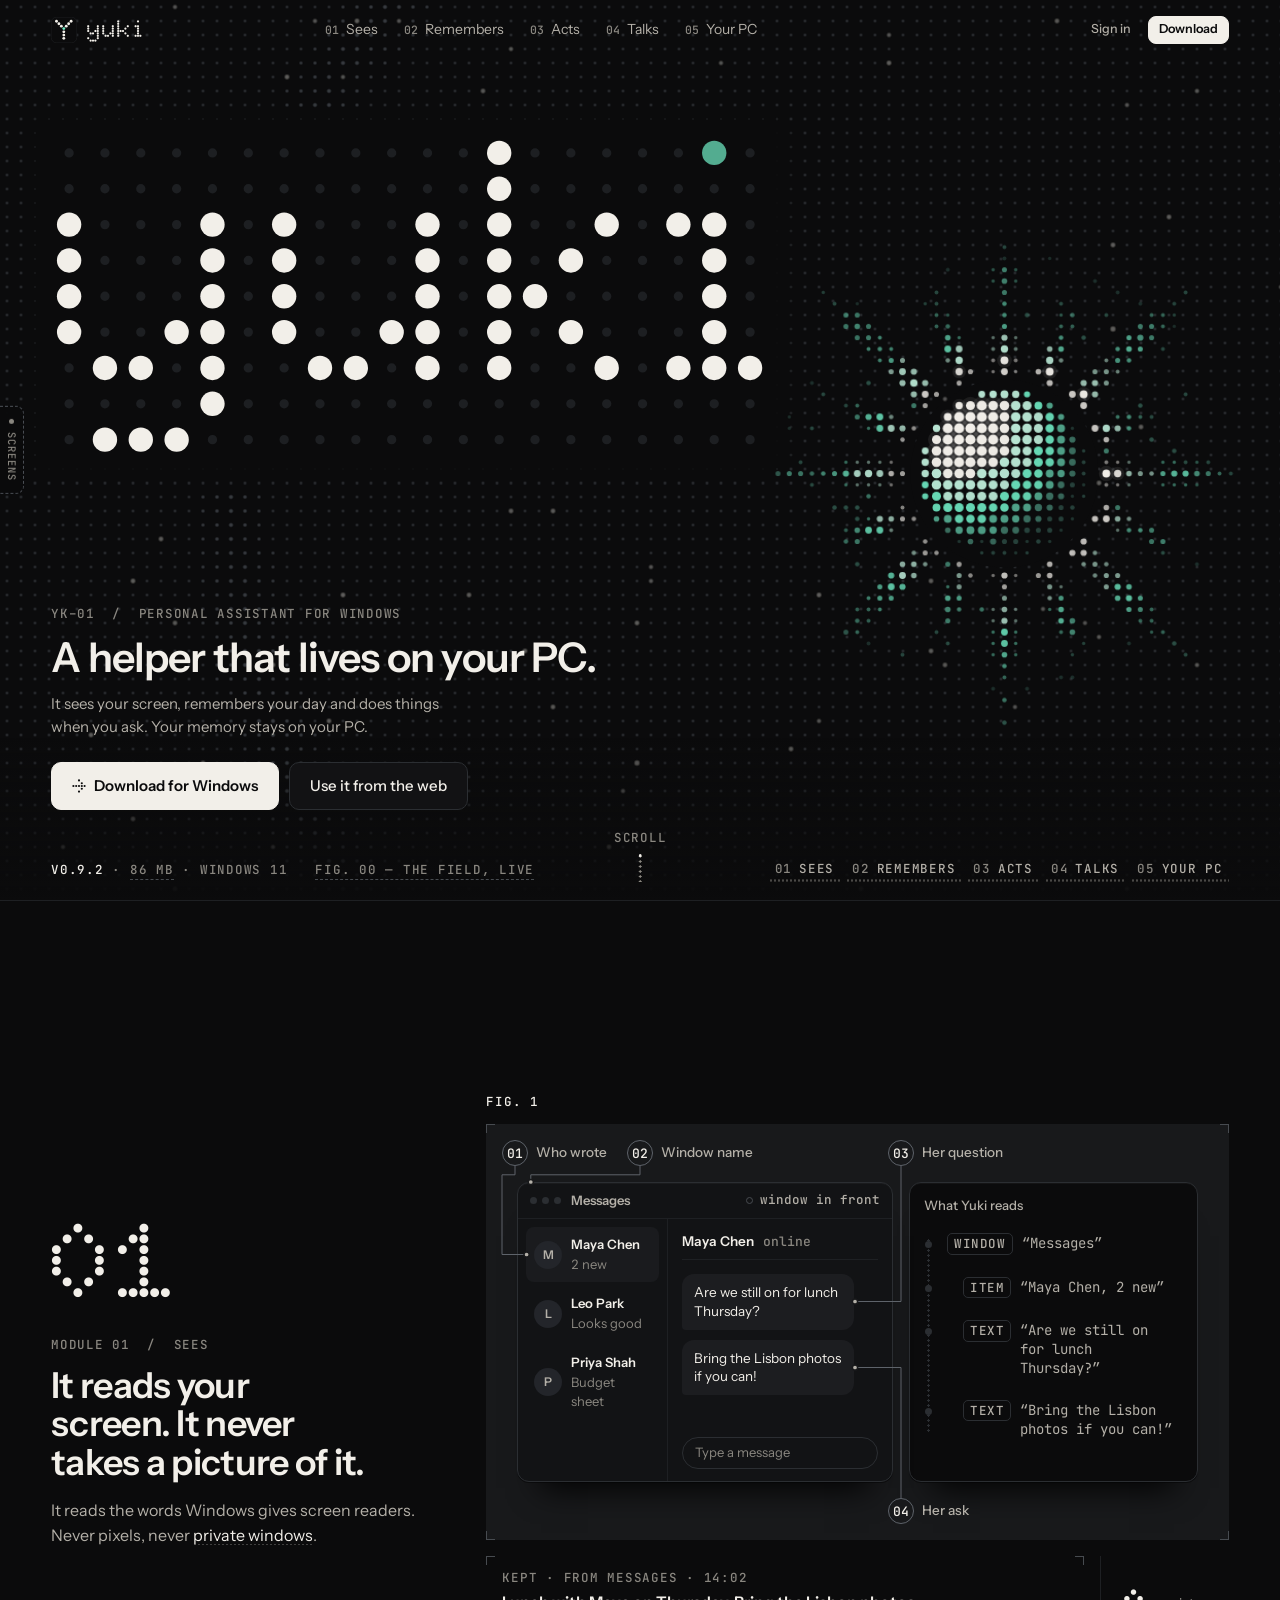
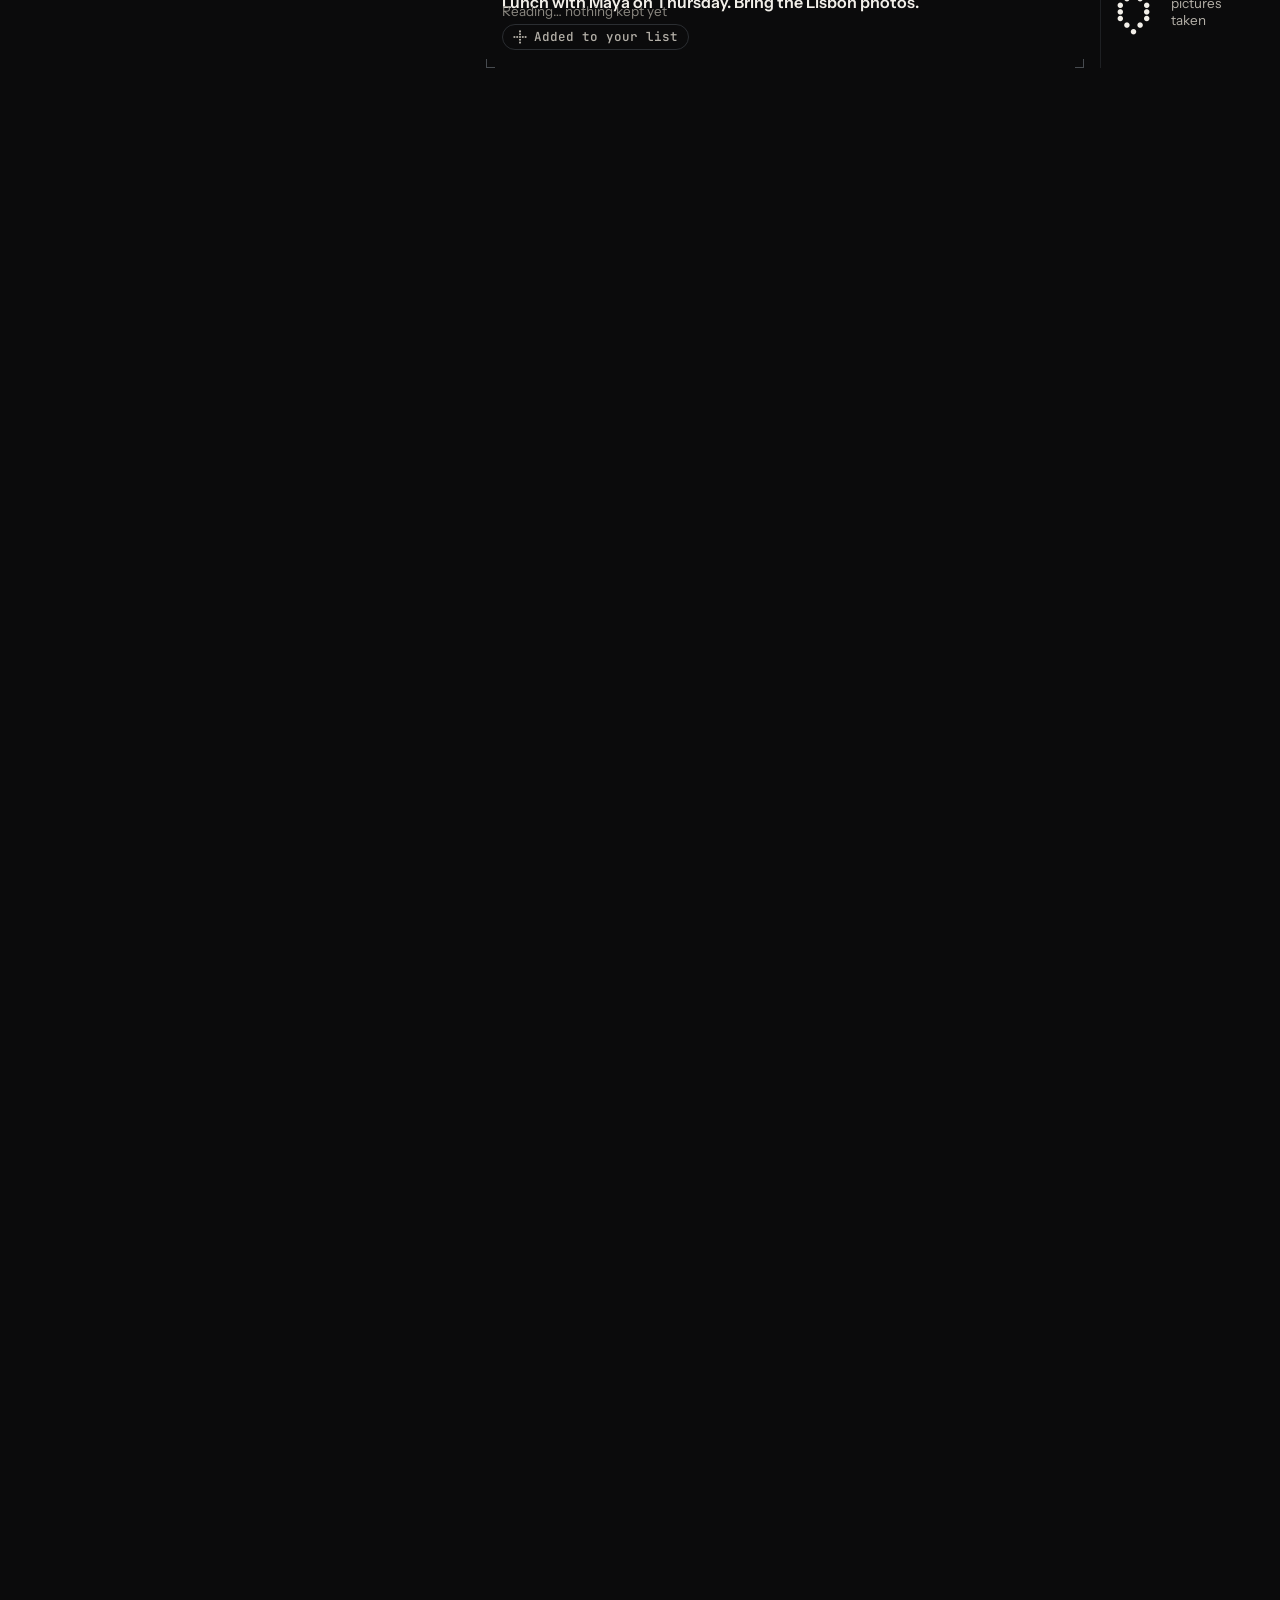
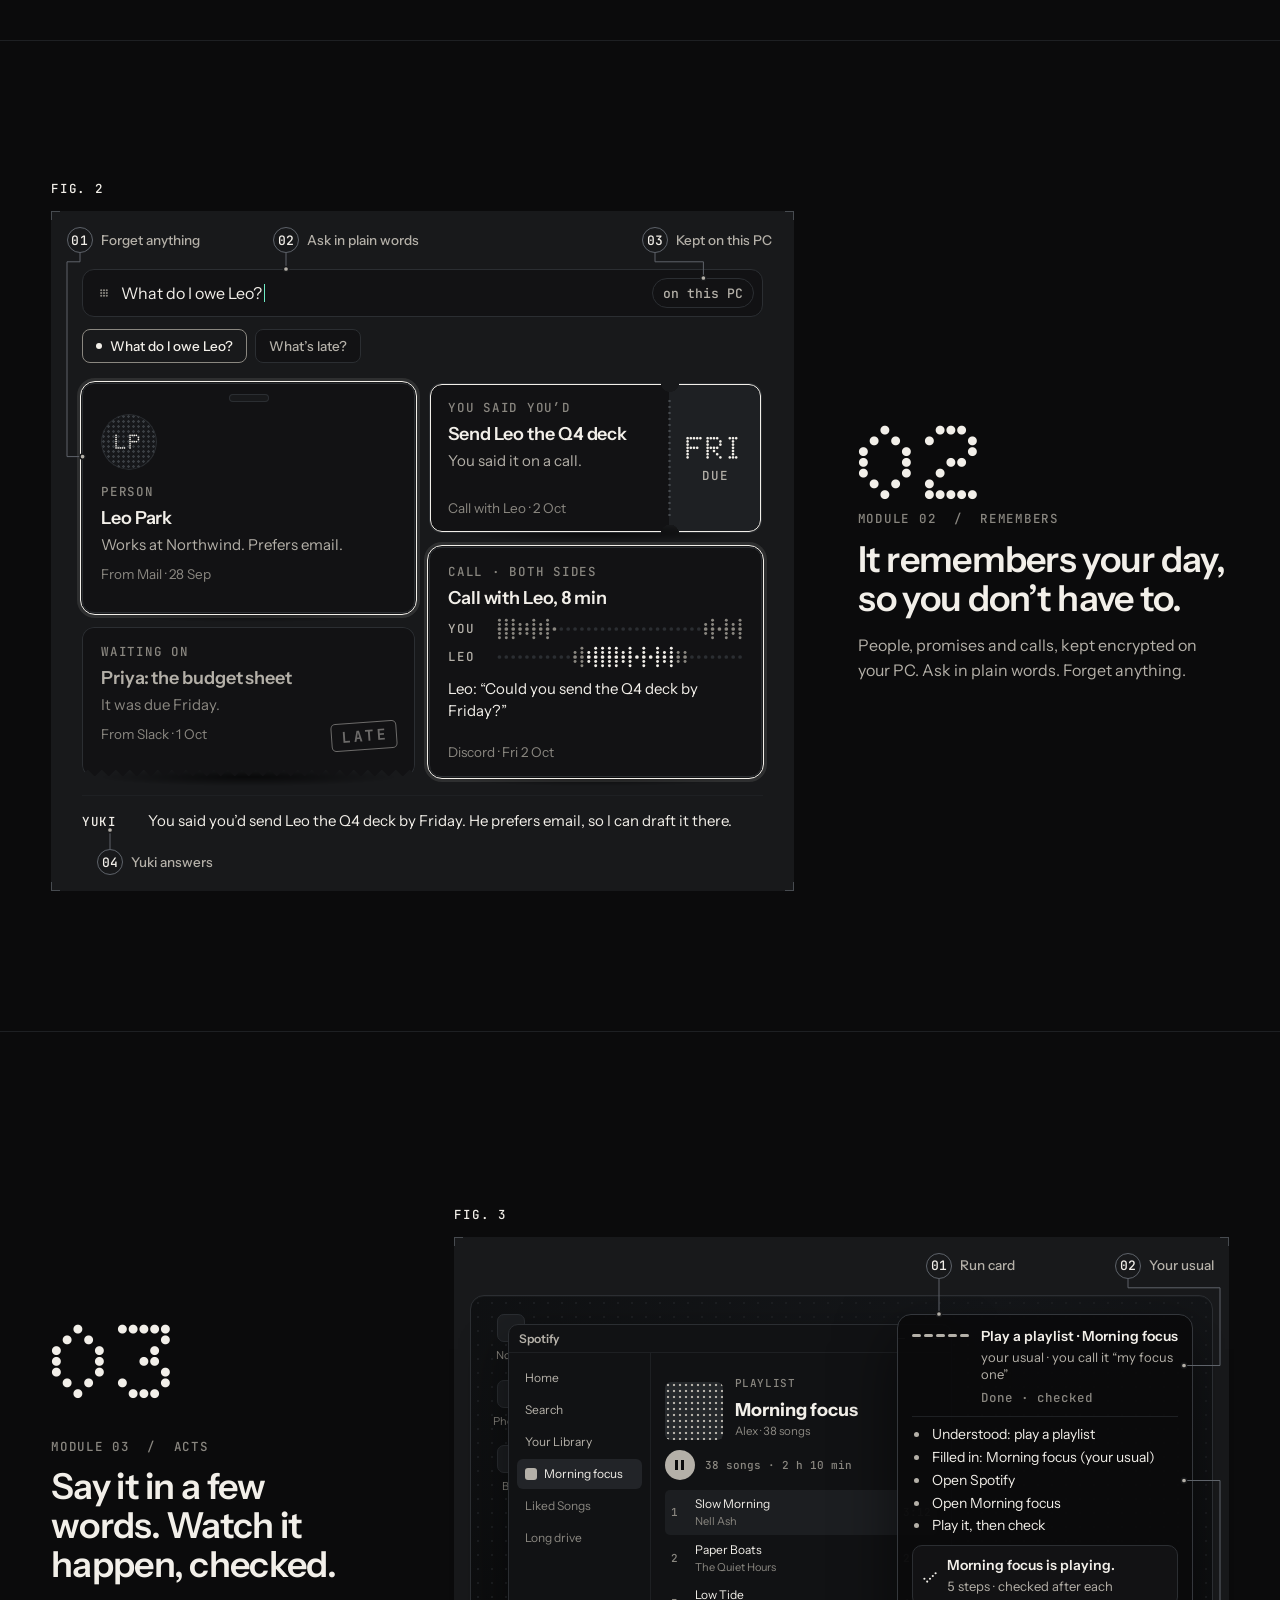
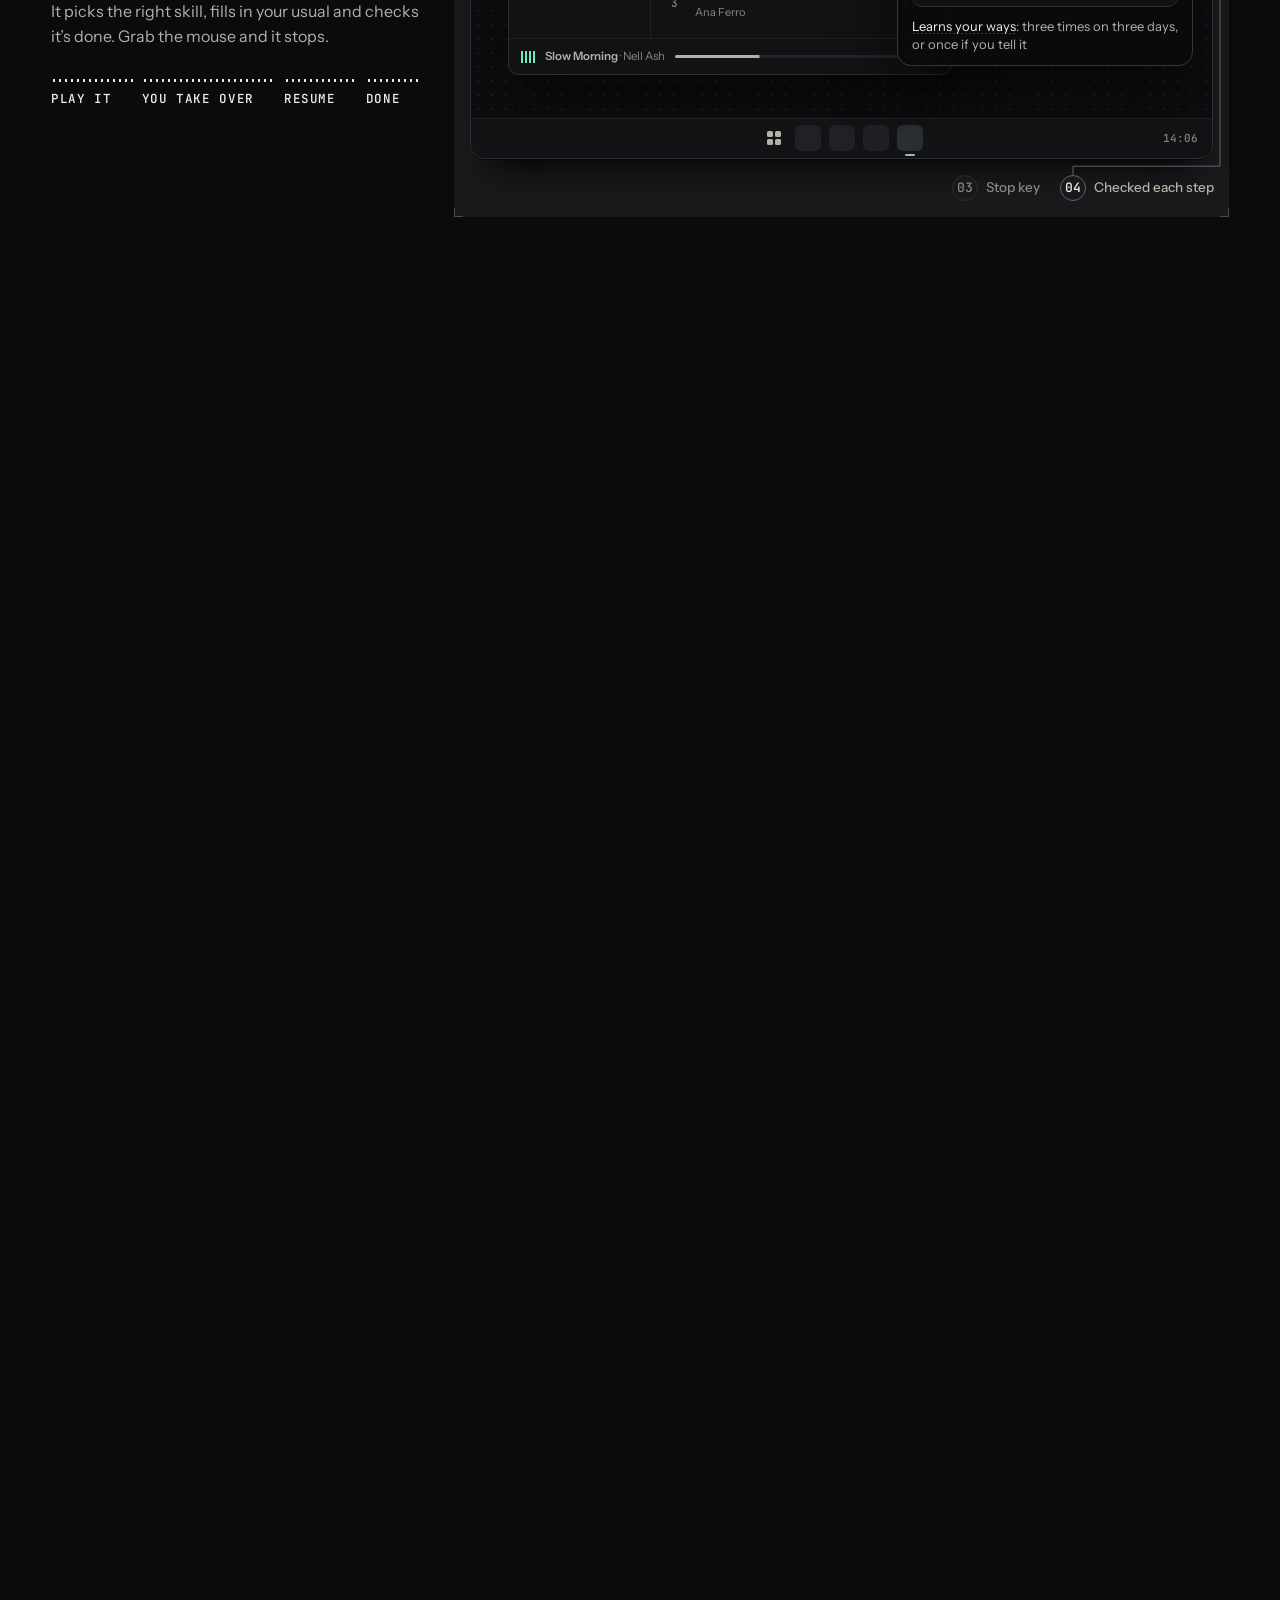
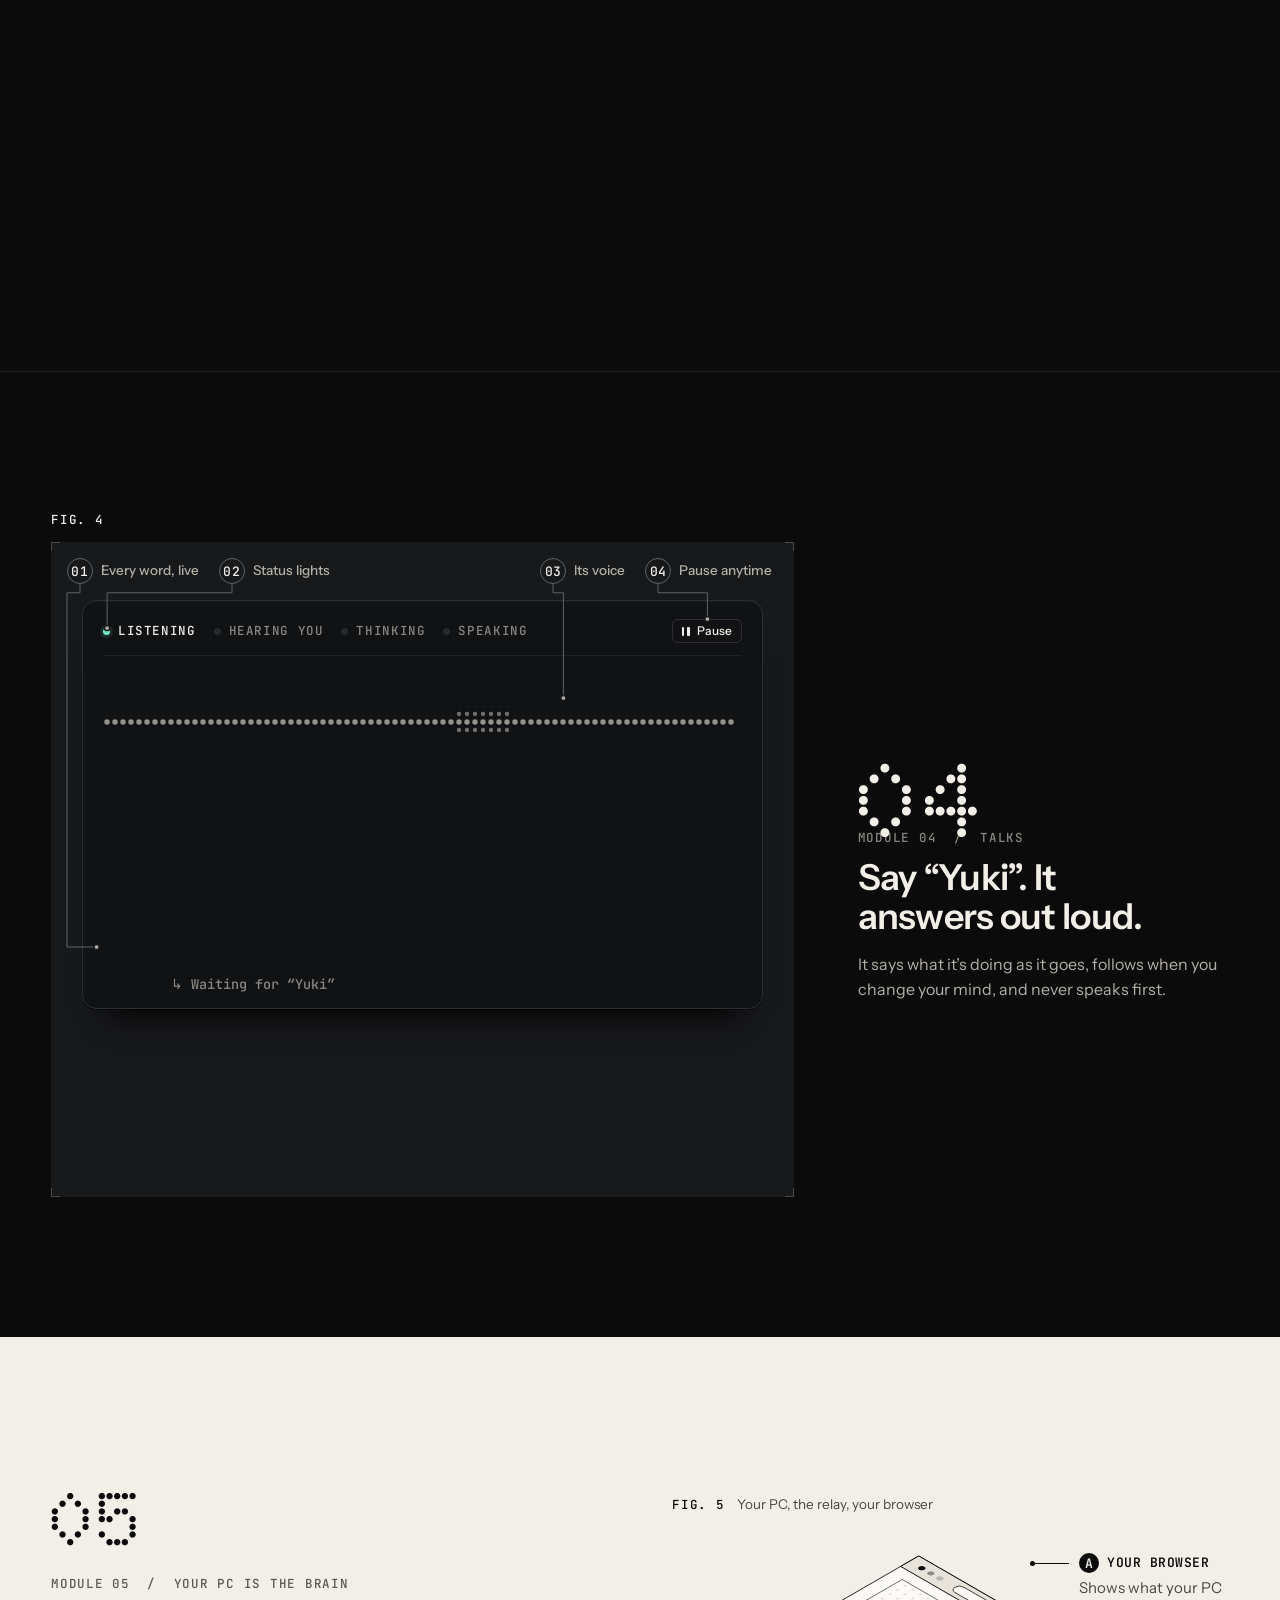
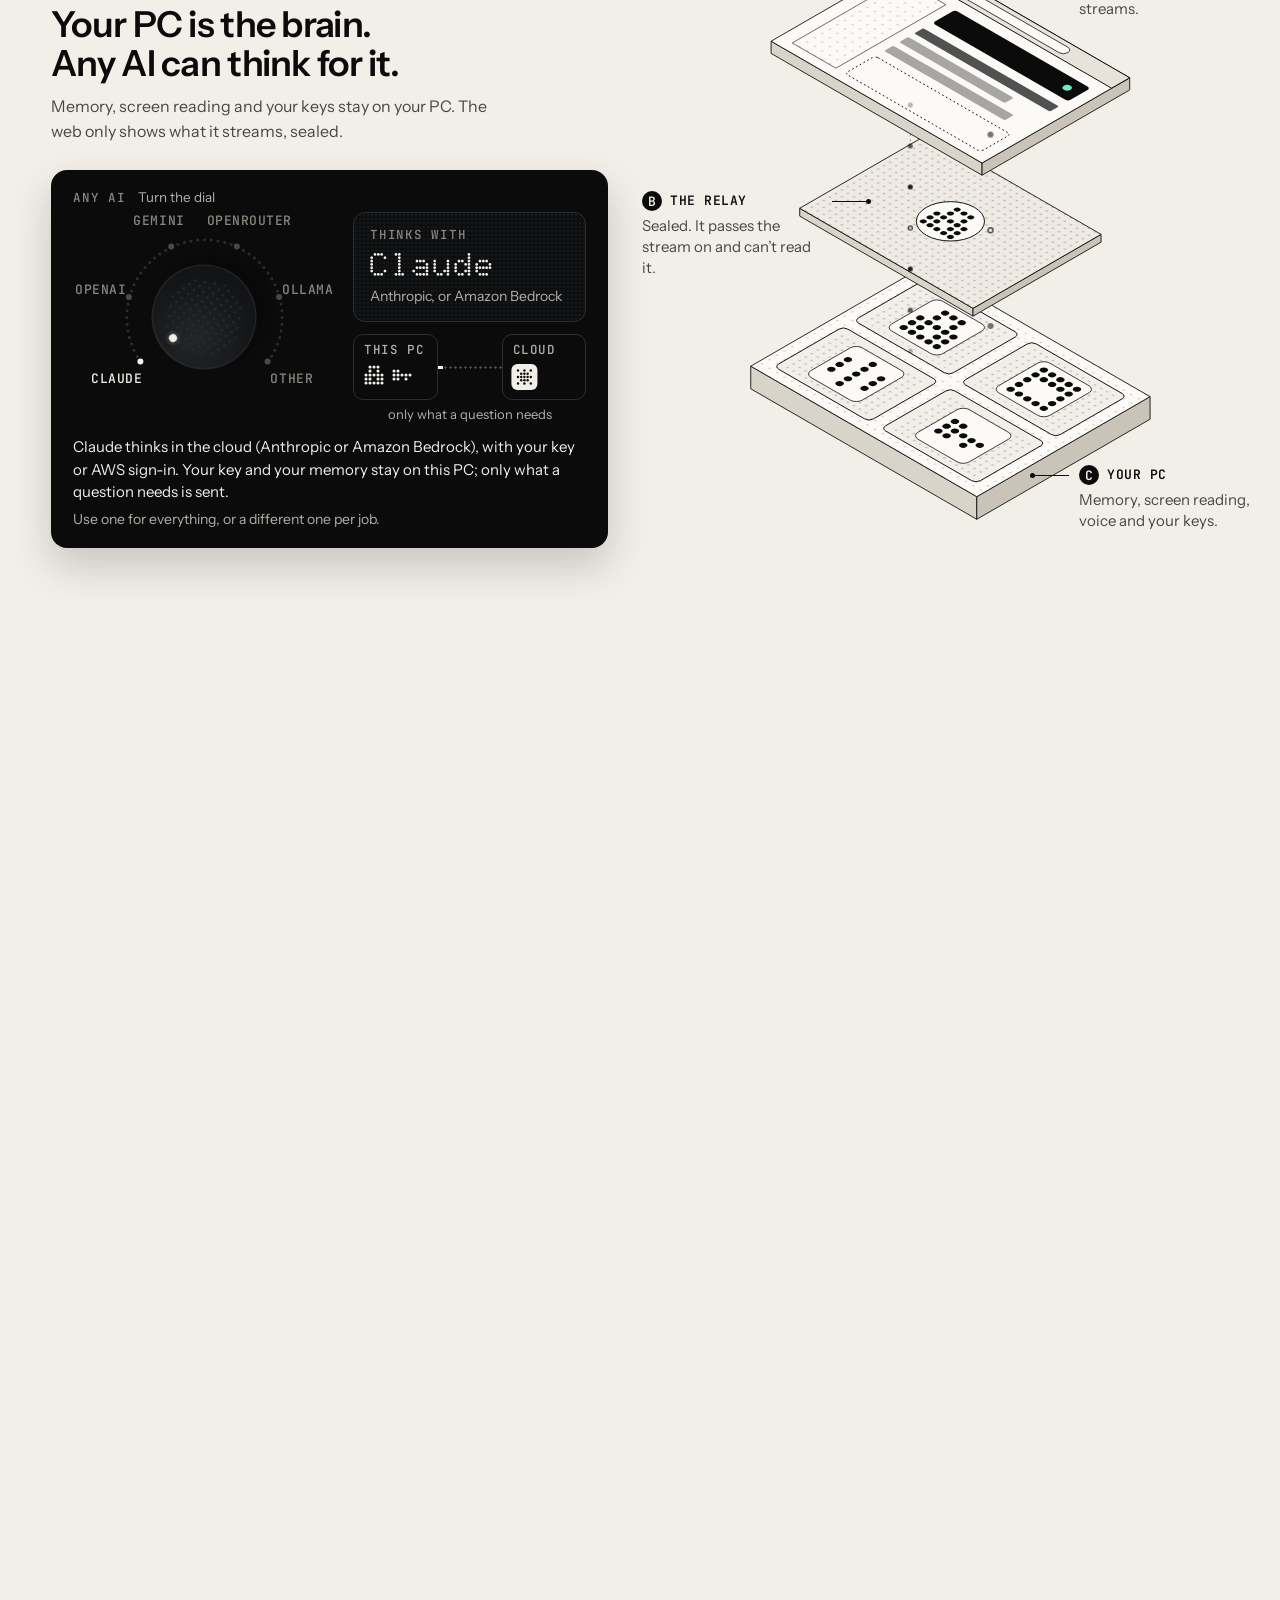
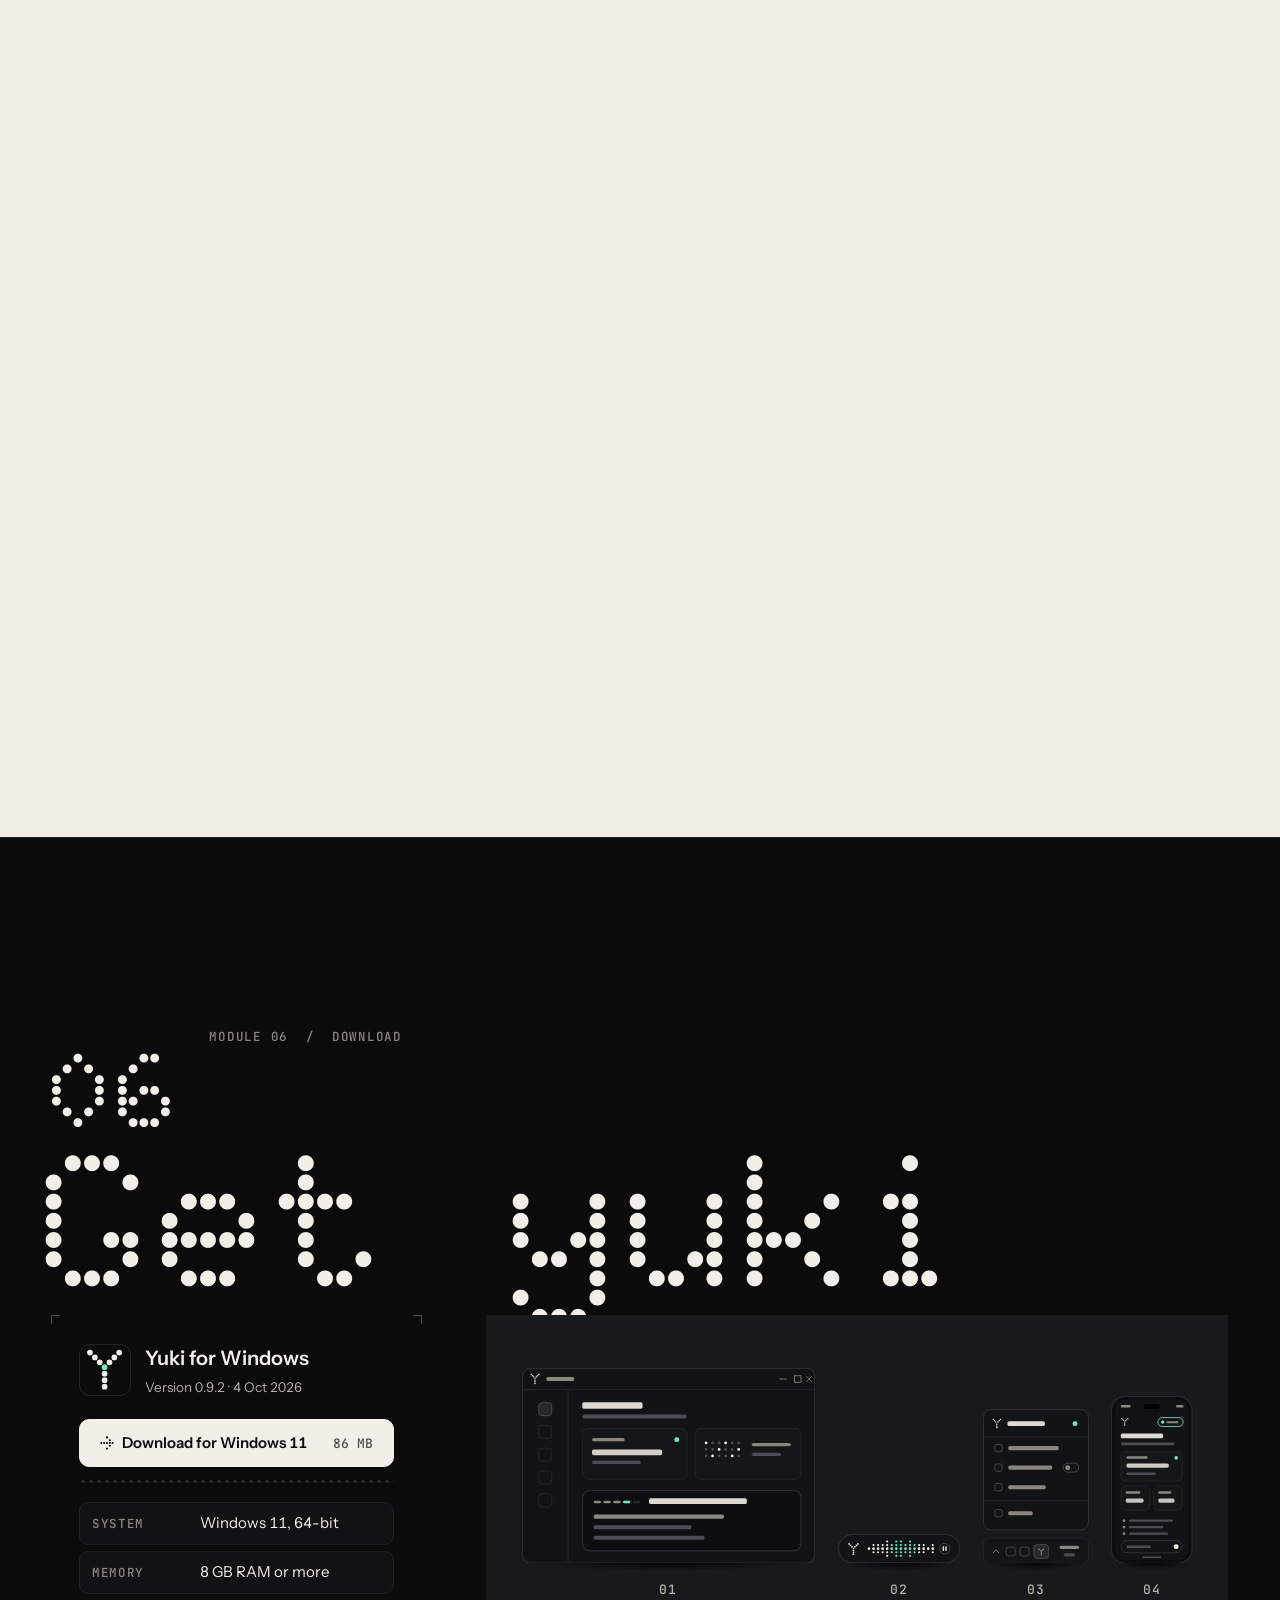
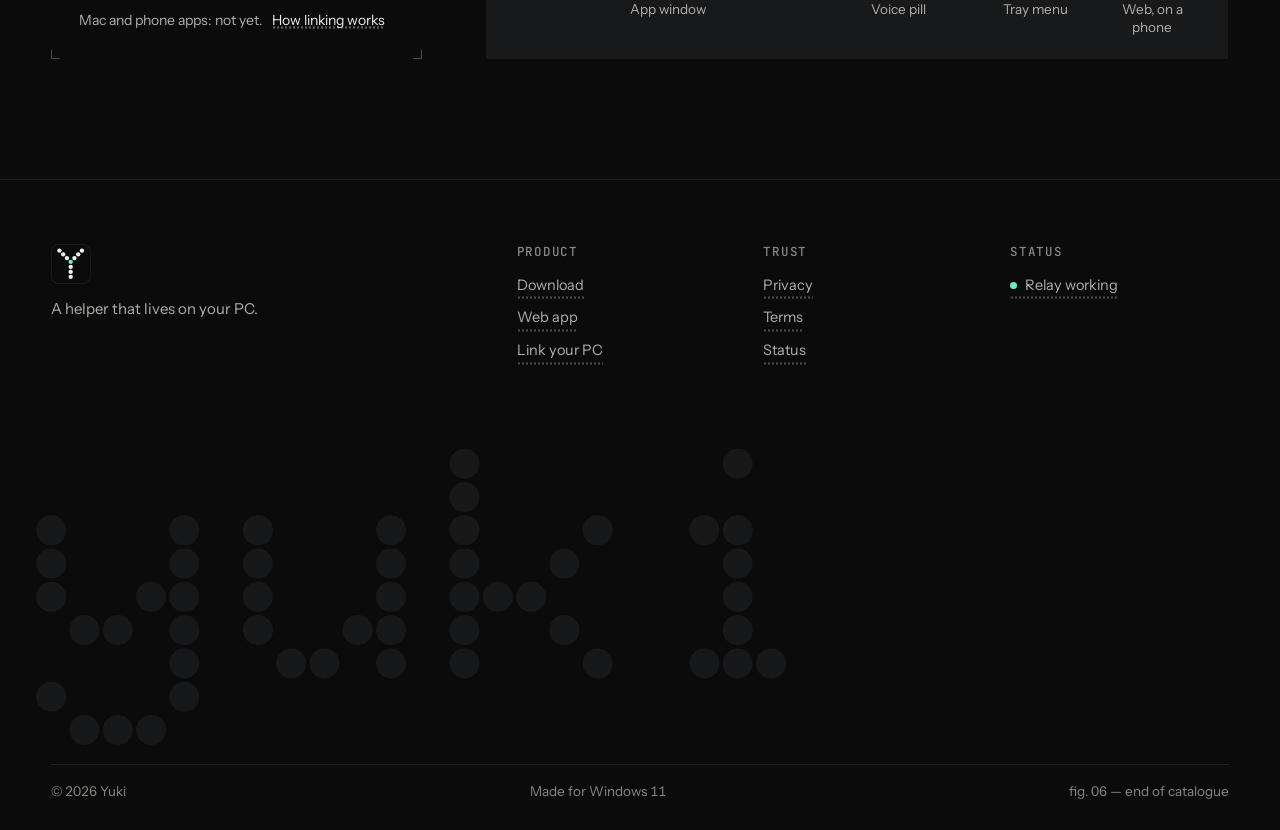
==== commit 0078c98c: "Show the product the teenage engineering way: demos as flat product shots with numbered guide callou" ====
--- a/index.html
+++ b/index.html
@@ -54,7 +54,7 @@
 <!-- ============================ 01 SEES ============================ -->
 <section class="mod scene" id="sees" style="--len: 260vh">
   <div class="stage">
-    <div class="mod-grid wrap">
+    <div class="mod-grid wide wrap">
       <header class="mod-head">
         <div class="mod-num doto" aria-hidden="true" data-fx="lens">01</div>
         <p class="lbl">Module 01 &nbsp;/&nbsp; Sees</p>
@@ -63,33 +63,40 @@
       </header>
 
       <div class="demo demo-sees" id="sees-demo">
-        <p class="fig"><span class="lbl">fig. 1</span><span class="cap">What Yuki reads in the window in front</span></p>
-        <div class="sees-wrap">
-          <div class="fakewin" id="fw" data-n="0">
-            <div class="fw-bar"><span class="dots"><i></i><i></i><i></i></span><span class="ttl">Messages</span><span class="fw-tag"><span class="ldot off" id="fw-dot"></span><span id="fw-read">window in front</span></span></div>
-            <div class="fw-body">
-              <aside class="fw-list">
-                <div class="fw-item on" data-n="1"><span class="av">M</span><span><b>Maya Chen</b><em>2 new</em></span></div>
-                <div class="fw-item"><span class="av">L</span><span><b>Leo Park</b><em>Looks good</em></span></div>
-                <div class="fw-item"><span class="av">P</span><span><b>Priya Shah</b><em>Budget sheet</em></span></div>
-              </aside>
-              <div class="fw-chat">
-                <div class="fw-head">Maya Chen <span>online</span></div>
-                <div class="bub them" data-n="2">Are we still on for lunch Thursday?</div>
-                <div class="bub them" data-n="3">Bring the Lisbon photos if you can!</div>
-                <div class="fw-input">Type a message</div>
+        <p class="fig"><span class="lbl">fig. 1</span></p>
+        <!-- the product shot: the window and what Yuki reads, on a flat ground, with guide callouts (js/guide.js) -->
+        <div class="pstage clear" data-fx="crop" data-guide data-lit-scope>
+          <div class="sees-wrap">
+            <div class="fakewin prod" id="fw" data-n="0" data-lit-pair="s0">
+              <div class="fw-bar"><span class="dots"><i></i><i></i><i></i></span><span class="ttl">Messages</span><span class="fw-tag"><span class="ldot off" id="fw-dot"></span><span id="fw-read">window in front</span></span></div>
+              <div class="fw-body">
+                <aside class="fw-list">
+                  <div class="fw-item on" data-n="1" data-lit-pair="s1"><span class="av">M</span><span><b>Maya Chen</b><em>2 new</em></span></div>
+                  <div class="fw-item"><span class="av">L</span><span><b>Leo Park</b><em>Looks good</em></span></div>
+                  <div class="fw-item"><span class="av">P</span><span><b>Priya Shah</b><em>Budget sheet</em></span></div>
+                </aside>
+                <div class="fw-chat">
+                  <div class="fw-head">Maya Chen <span>online</span></div>
+                  <div class="bub them" data-n="2" data-lit-pair="s2">Are we still on for lunch Thursday?</div>
+                  <div class="bub them" data-n="3" data-lit-pair="s3">Bring the Lisbon photos if you can!</div>
+                  <div class="fw-input">Type a message</div>
+                </div>
               </div>
             </div>
-          </div>
-          <div class="tree" id="tree">
-            <p class="tree-h">What Yuki reads</p>
-            <ol class="tr-list" aria-label="The window, as Yuki reads it">
-              <li class="tr" data-n="0" tabindex="0"><i>window</i><span>&ldquo;Messages&rdquo;</span></li>
-              <li class="tr d1" data-n="1" tabindex="0"><i>item</i><span>&ldquo;Maya Chen, 2 new&rdquo;</span></li>
-              <li class="tr d1" data-n="2" tabindex="0"><i>text</i><span>&ldquo;Are we still on for lunch Thursday?&rdquo;</span></li>
-              <li class="tr d1" data-n="3" tabindex="0"><i>text</i><span>&ldquo;Bring the Lisbon photos if you can!&rdquo;</span></li>
-            </ol>
-          </div>
+            <div class="tree prod" id="tree">
+              <p class="tree-h">What Yuki reads</p>
+              <ol class="tr-list" aria-label="The window, as Yuki reads it">
+                <li class="tr" data-n="0" data-lit-pair="s0" tabindex="0"><i>window</i><span>&ldquo;Messages&rdquo;</span></li>
+                <li class="tr d1" data-n="1" data-lit-pair="s1" tabindex="0"><i>item</i><span>&ldquo;Maya Chen, 2 new&rdquo;</span></li>
+                <li class="tr d1" data-n="2" data-lit-pair="s2" tabindex="0"><i>text</i><span>&ldquo;Are we still on for lunch Thursday?&rdquo;</span></li>
+                <li class="tr d1" data-n="3" data-lit-pair="s3" tabindex="0"><i>text</i><span>&ldquo;Bring the Lisbon photos if you can!&rdquo;</span></li>
+              </ol>
+            </div>
+          </div>
+          <button class="gd" type="button" data-gn="1" data-lit-pair="s1" data-for="#fw .fw-item.on" data-at="0,.5" data-via="l" data-side="t"><b>01</b><span>Who wrote</span></button>
+          <button class="gd" type="button" data-gn="0" data-lit-pair="s0" data-for="#fw" data-at=".035,0" data-side="t"><b>02</b><span>Window name</span></button>
+          <button class="gd" type="button" data-gn="2" data-lit-pair="s2" data-for="#fw [data-n='2']" data-at="1,.5" data-via="r" data-via-el="#fw" data-via-el-s="" data-side="t"><b>03</b><span>Her question</span></button>
+          <button class="gd" type="button" data-gn="3" data-lit-pair="s3" data-for="#fw [data-n='3']" data-at="1,.5" data-via="r" data-via-el="#fw" data-via-el-s="" data-side="b" data-side-s="t"><b>04</b><span>Her ask</span></button>
         </div>
         <div class="sees-out">
           <div class="noted clear" id="noted" data-fx="crop">
@@ -118,8 +125,9 @@
       <p class="mod-line">People, promises and calls, kept encrypted on your PC. Ask in plain words. Forget anything.</p>
     </header>
     <div class="demo demo-mem" id="mem-demo">
-      <p class="fig"><span class="lbl">fig. 2</span><span class="cap">Ask your memory</span></p>
-      <div class="mem-search"><span data-dic="dot"></span><span class="q"><span class="tyw"><span id="mem-typed"></span><i class="tycv" aria-hidden="true"></i></span><i class="caret"></i></span><span class="chip">on this PC</span></div>
+      <p class="fig"><span class="lbl">fig. 2</span></p>
+      <div class="pstage clear" data-fx="crop" data-guide data-lit-scope>
+      <div class="mem-search" data-lit-pair="m1"><span data-dic="dot"></span><span class="q"><span class="tyw"><span id="mem-typed"></span><i class="tycv" aria-hidden="true"></i></span><i class="caret"></i></span><span class="chip" data-lit-pair="m3">on this PC</span></div>
       <div class="qkeys" role="group" aria-label="Try a question">
         <button class="key sm" type="button" data-q="leo" aria-pressed="false">What do I owe Leo?</button>
         <button class="key sm" type="button" data-q="late" aria-pressed="false">What&rsquo;s late?</button>
@@ -128,7 +136,7 @@
       <div class="objs" id="objs">
         <!-- A · badge -->
         <div class="mslot s-a">
-          <article class="mobj badge" data-k="leo" data-fx="tilt lit" data-tilt="3" tabindex="0" aria-label="Person: Leo Park. Works at Northwind, prefers email. From Mail, 28 Sep.">
+          <article class="mobj badge" data-k="leo" data-lit-pair="m2" data-fx="tilt lit" data-tilt="3" tabindex="0" aria-label="Person: Leo Park. Works at Northwind, prefers email. From Mail, 28 Sep.">
             <span class="punch" aria-hidden="true"></span>
             <span class="disc" aria-hidden="true"><b class="doto">LP</b></span>
             <div class="o-txt">
@@ -187,7 +195,12 @@
           <div class="gone-chip" role="status"><span class="gt">Forgotten on this PC</span><button class="key xs undo" type="button">Undo</button></div>
         </div>
       </div>
-      <p class="mem-ans" id="mem-ans"><span class="who lbl">Yuki</span><span class="tyw"><span id="mem-ans-t">You said you&rsquo;d send Leo the Q4 deck by Friday. He prefers email, so I can draft it there.</span><i class="tycv" aria-hidden="true"></i></span></p>
+      <p class="mem-ans" id="mem-ans" data-lit-pair="m4"><span class="who lbl">Yuki</span><span class="tyw"><span id="mem-ans-t">You said you&rsquo;d send Leo the Q4 deck by Friday. He prefers email, so I can draft it there.</span><i class="tycv" aria-hidden="true"></i></span></p>
+        <button class="gd" type="button" data-lit-pair="m2" data-for=".badge" data-at="0,.32" data-via="l" data-side="t"><b>01</b><span>Forget anything</span></button>
+        <button class="gd" type="button" data-lit-pair="m1" data-for=".mem-search" data-at=".3,0" data-side="t"><b>02</b><span>Ask in plain words</span></button>
+        <button class="gd" type="button" data-lit-pair="m3" data-for=".mem-search .chip" data-at=".5,0" data-side="t"><b>03</b><span>Kept on this PC</span></button>
+        <button class="gd" type="button" data-lit-pair="m4" data-for="#mem-ans .who" data-at=".5,1" data-side="b"><b>04</b><span>Yuki answers</span></button>
+      </div>
     </div>
   </div>
 </section>
@@ -205,8 +218,9 @@
       </header>
 
       <div class="demo demo-acts">
-        <p class="fig"><span class="lbl">fig. 3</span><span class="cap">&ldquo;Play my focus one&rdquo;</span></p>
-        <div class="desk" id="desk">
+        <p class="fig"><span class="lbl">fig. 3</span></p>
+        <div class="pstage clear" data-fx="crop" data-guide data-lit-scope>
+        <div class="desk prod" id="desk">
           <div class="desk-wall"></div>
           <div class="desk-icons" aria-hidden="true"><span><i></i>Notes</span><span><i></i>Photos</span><span><i></i>Bin</span></div>
           <div class="ask-cap" id="ask-cap"><span class="ldot blink"></span><span>&ldquo;Yuki, play my focus one.&rdquo;</span></div>
@@ -246,12 +260,12 @@
           <!-- Taskbar -->
           <div class="taskbar"><span class="tb-start" id="t-start"><i></i><i></i><i></i><i></i></span><span class="tb-i"></span><span class="tb-i"></span><span class="tb-i"></span><span class="tb-i sp" id="tb-spot"></span><span class="tb-clock">14:06</span></div>
           <!-- Yuki's run card, as on the PC -->
-          <div class="runcard" id="runcard">
+          <div class="runcard" id="runcard" data-lit-pair="a1">
             <div class="rc-top">
               <span class="rc-fig" id="rc-fig"><i></i><i></i><i></i><i></i><i></i></span>
-              <span class="rc-t"><b id="rc-title">Play a playlist &middot; Morning focus</b><em class="rc-why">your usual &middot; you call it &ldquo;my focus one&rdquo;</em><em id="rc-sub" class="rc-sub">Reading the screen</em></span>
-            </div>
-            <ol class="rc-steps" id="rc-steps">
+              <span class="rc-t"><b id="rc-title">Play a playlist &middot; Morning focus</b><em class="rc-why" data-lit-pair="a2">your usual &middot; you call it &ldquo;my focus one&rdquo;</em><em id="rc-sub" class="rc-sub">Reading the screen</em></span>
+            </div>
+            <ol class="rc-steps" id="rc-steps" data-lit-pair="a3">
               <li data-s="1" data-fx="lit" data-spec="Matched to a skill it already has"><span class="st">Understood: play a playlist</span><span class="chg">Skill found</span></li>
               <li data-s="2" data-fx="lit" data-spec="Filled in from what you usually pick"><span class="st">Filled in: Morning focus (your usual)</span><span class="chg">Your usual pick</span></li>
               <li data-s="3" data-fx="lit" data-spec="Checked on screen: Spotify is in front"><span class="st">Open Spotify</span><span class="chg">Spotify is in front</span></li>
@@ -261,13 +275,18 @@
             <div class="rc-pause" id="rc-pause"><span class="pz"><i></i><i></i></span><span><b>Paused. You moved the mouse.</b><em>Yuki waits until you&rsquo;re done.</em></span><span class="key sm" id="t-resume">Resume</span></div>
             <div class="rc-done" id="rc-done"><span data-dic="check"></span><span><b>Morning focus is playing.</b><em>5 steps &middot; checked after each</em></span></div>
             <p class="rc-learn" id="rc-learn"><span class="term" data-fx="dotline" data-spec="Needs Record how I work, which is off until you turn it on. It never records what you type." data-spec-tap>Learns your ways</span>: three times on three days, or once if you tell it</p>
-            <div class="rc-keys" id="rc-keys"><span class="key stop sm"><span data-dic="stop"></span>Stop</span><span class="kbd">Alt Shift X</span></div>
+            <div class="rc-keys" id="rc-keys"><span class="key stop sm" data-lit-pair="a4"><span data-dic="stop"></span>Stop</span><span class="kbd" data-lit-pair="a4">Alt Shift X</span></div>
           </div>
           <!-- cursors -->
           <div class="mcur yk" id="cur-y"><svg viewBox="0 0 16 22"><path d="M1 1v17l4.5-4.2 3 7 3-1.3-3-6.8H15z"/></svg><span>Yuki</span></div>
           <div class="mcur you" id="cur-u"><svg viewBox="0 0 16 22"><path d="M1 1v17l4.5-4.2 3 7 3-1.3-3-6.8H15z"/></svg><span>you</span></div>
           <div class="ripple" id="ripple"></div>
           <div class="keycap" id="keycap">Enter</div>
+        </div>
+          <button class="gd" type="button" data-lit-pair="a1" data-for="#runcard" data-at=".14,0" data-side="t"><b>01</b><span>Run card</span></button>
+          <button class="gd" type="button" data-lit-pair="a2" data-for=".rc-why" data-alt="#rc-title" data-at="1,.5" data-dx="6" data-via="r" data-side="t"><b>02</b><span>Your usual</span></button>
+          <button class="gd" type="button" data-lit-pair="a4" data-for="#rc-keys .kbd" data-for-s="#rc-keys .stop" data-at="1,.5" data-at-s="0,.5" data-via="r" data-via-s="l" data-side="b" data-side-s="t" data-watch="#runcard"><b>03</b><span>Stop key</span></button>
+          <button class="gd" type="button" data-lit-pair="a3" data-for="#rc-steps li[data-s='3']" data-alt="#rc-steps" data-at="1,.5" data-via="r" data-side="b" data-side-s="t" data-watch="#runcard"><b>04</b><span>Checked each step</span></button>
         </div>
       </div>
     </div>
@@ -284,22 +303,28 @@
       <p class="mod-line">It says what it&rsquo;s doing as it goes, follows when you change your mind, and never speaks first.</p>
     </header>
     <div class="demo demo-talk" id="talk-demo">
-      <p class="fig"><span class="lbl">fig. 4</span><span class="cap">A short conversation, live</span></p>
-      <div class="voice clear" data-fx="crop">
+      <p class="fig"><span class="lbl">fig. 4</span></p>
+      <div class="pstage clear" data-fx="crop" data-guide data-lit-scope>
+      <div class="voice prod">
         <div class="v-top">
-          <div class="leds" id="leds">
+          <div class="leds" id="leds" data-lit-pair="t1">
             <span data-m="listening" data-spec="Waiting for &ldquo;Yuki&rdquo;" data-spec-notab><i></i>Listening</span><span data-m="hearing" data-spec="What you say after &ldquo;Yuki&rdquo;" data-spec-notab><i></i>Hearing you</span><span data-m="thinking" data-spec="Picking the skill" data-spec-notab><i></i>Thinking</span><span data-m="speaking" data-spec="Says each step as it goes" data-spec-notab><i></i>Speaking</span>
           </div>
-          <button class="key xs v-pause" type="button" id="v-pause" aria-pressed="false"><span class="pz" aria-hidden="true"><i></i><i></i></span><span class="vp-l">Pause</span></button>
-        </div>
-        <canvas class="wave" id="wave" aria-hidden="true"></canvas>
-        <div class="tx" id="tx" aria-live="off"></div>
-      </div>
-      <div class="offer clear" id="offer" data-fx="crop">
+          <button class="key xs v-pause" type="button" id="v-pause" aria-pressed="false" data-lit-pair="t3"><span class="pz" aria-hidden="true"><i></i><i></i></span><span class="vp-l">Pause</span></button>
+        </div>
+        <div class="wave-w" data-lit-pair="t2"><canvas class="wave" id="wave" aria-hidden="true"></canvas></div>
+        <div class="tx-w" data-lit-pair="t4"><div class="tx" id="tx" aria-live="off"></div></div>
+      </div>
+      <div class="offer prod" id="offer">
         <p class="lbl">A quiet card &middot; it never speaks first</p>
         <p class="ot">After a long stretch: Slow Roads, like most lunchtimes?</p>
         <div class="row"><button class="key sm" type="button" data-a="play">Play</button><button class="key ghost sm" type="button" data-a="no">Not now</button></div>
         <p class="o-res cap" id="o-res" aria-live="polite"></p>
+      </div>
+        <button class="gd" type="button" data-lit-pair="t4" data-for=".tx-w" data-at="0,.75" data-dx="-7" data-via="l" data-side="t"><b>01</b><span>Every word, live</span></button>
+        <button class="gd" type="button" data-lit-pair="t1" data-for="#leds > span:first-child > i" data-at=".5,0" data-side="t"><b>02</b><span>Status lights</span></button>
+        <button class="gd" type="button" data-lit-pair="t2" data-for="#wave" data-at=".72,.3" data-at-s="1,.5" data-via-s="r" data-side="t"><b>03</b><span>Its voice</span></button>
+        <button class="gd" type="button" data-lit-pair="t3" data-for="#v-pause" data-at=".5,0" data-side="t"><b>04</b><span>Pause anytime</span></button>
       </div>
     </div>
   </div>
@@ -390,13 +415,17 @@
           <div data-fx="lit"><dt>System</dt><dd>Windows 11, 64-bit</dd></div>
           <div data-fx="lit"><dt>Memory</dt><dd>8 GB RAM or more</dd></div>
         </dl>
-        <p class="dl-not">Mac and phone apps: not yet.</p>
-      </div>
-      <ol class="dl-steps" data-reveal="stagger">
-        <li><span class="doto">1</span><div><b>Install it, then say &ldquo;Yuki&rdquo;.</b><p>It starts in the tray. Pick your AI on first run.</p></div></li>
-        <li><span class="doto">2</span><div><b>Sign in from the app.</b><p>Settings, then &ldquo;Sign in to use Yuki from the web&rdquo;. You&rsquo;ll get a short code.</p></div></li>
-        <li><span class="doto">3</span><div><b>Open Yuki in any browser.</b><p>Type the code once. Your PC shows up, live, while it&rsquo;s on.</p><a class="key sm" href="link.html">See how linking works</a></div></li>
-      </ol>
+        <p class="dl-not">Mac and phone apps: not yet. <a href="link.html" data-fx="dotline">How linking works</a></p>
+      </div>
+      <!-- the family lineup (TE): Yuki's pieces, flat, at one scale, on one row. Drawn by js/guide.js -->
+      <div class="pstage lineup" data-reveal role="group" aria-label="Yuki's pieces">
+        <div class="lu-row">
+          <figure class="lu-item" tabindex="0" style="--vw: 360" aria-label="01, the app window"><div class="lu-obj" data-piece="app"></div><span class="lu-sh" aria-hidden="true"></span><figcaption><b>01</b>App window</figcaption></figure>
+          <figure class="lu-item" tabindex="0" style="--vw: 150" aria-label="02, the voice pill"><div class="lu-obj pill" data-piece="pill"></div><span class="lu-sh" aria-hidden="true"></span><figcaption><b>02</b>Voice pill</figcaption></figure>
+          <figure class="lu-item" tabindex="0" style="--vw: 130" aria-label="03, the tray menu"><div class="lu-obj" data-piece="tray"></div><span class="lu-sh" aria-hidden="true"></span><figcaption><b>03</b>Tray menu</figcaption></figure>
+          <figure class="lu-item" tabindex="0" style="--vw: 100" aria-label="04, the web dashboard on a phone"><div class="lu-obj phone" data-piece="phone"></div><span class="lu-sh" aria-hidden="true"></span><figcaption><b>04</b>Web, on a phone</figcaption></figure>
+        </div>
+      </div>
     </div>
   </div>
 </section>
@@ -424,5 +453,6 @@
 <script src="js/fx.js"></script>
 <script src="js/hero.js"></script>
 <script src="js/landing.js"></script>
+<script src="js/guide.js"></script>
 </body>
 </html>
--- a/css/landing.css
+++ b/css/landing.css
@@ -74,7 +74,7 @@
 .mod.scene .stage { position: sticky; top: 0; height: 100vh; height: 100svh; display: flex; align-items: center; overflow: hidden; padding-top: 60px; }
 .mod-grid { width: 100%; display: grid; grid-template-columns: minmax(0, 5fr) minmax(0, 7fr); gap: clamp(32px, 5vw, 96px); align-items: center; }
 .mod-grid.wide { grid-template-columns: minmax(0, 4fr) minmax(0, 8fr); }
-.mod.flip .mod-grid { grid-template-columns: minmax(0, 7fr) minmax(0, 5fr); }
+.mod.flip .mod-grid { grid-template-columns: minmax(0, 8fr) minmax(0, 4fr); }
 .mod.flip .mod-head { order: 2; }
 .mod-num { display: inline-block; font-size: clamp(64px, 8.4vw, 148px); line-height: .78; letter-spacing: .01em; margin: 0 0 22px -4px; padding: 4px 4px 0; }
 .mod-head .mod-num + .lbl { display: block; }
@@ -91,6 +91,42 @@
 .fig .lbl { color: var(--text); }
 .fig .cap { color: var(--text-2); }
 .demo { position: relative; min-width: 0; }
+
+/* ---------------- product shots + guide callouts (18 Oct: the teenage-engineering touch) ----------------
+   Each demo is shown the way TE shows a product: a flat ground (lifted dark on the dark modules, no gradient,
+   no shadow), generous space, the object crisp on it, straight on, with a soft contact shadow under it only
+   (.prod). Numbered callouts sit in the ground's top / bottom margins on hairline leaders, labels of 1-4 words;
+   js/guide.js places them, js/fx.js pairs each number with its part (data-lit-pair: the white lit border).
+   The ground is a clearing (crop marks, lock-on on hover). Motion stays in the demos, never on this chrome. */
+.pstage { --stage: var(--raise-2); --gd-row: 58px; --ps-x: clamp(20px, 2.4vw, 36px); position: relative; padding: var(--ps-x); background-color: var(--stage); }
+.pstage.gd-has-t { padding-top: var(--gd-row); }
+.pstage.gd-has-b { padding-bottom: var(--gd-row); }
+.prod { box-shadow: 0 1px 0 rgba(0,0,0,.45), 0 30px 30px -24px rgba(0,0,0,.95), inset 0 1px 0 rgba(255,255,255,.035); }
+.gd {
+  position: absolute; z-index: 30; left: 0; top: 0; display: inline-flex; align-items: center; gap: 8px; height: 30px; margin: 0; padding: 0 6px 0 0;
+  border: 0; border-radius: 6px; background: none; color: var(--text-2); font: 500 var(--t-cap)/1 var(--f-ui); white-space: nowrap; cursor: default;
+  transition: color var(--d-fast), opacity var(--d-fast);
+}
+.gd b {
+  position: relative; display: inline-grid; place-items: center; width: 26px; height: 26px; border-radius: 50%; border: 1px solid #5E636A;
+  background: var(--stage); color: var(--text); font: 500 13px/1 var(--f-mono); letter-spacing: .02em;
+  transition: background var(--d-fast), color var(--d-fast), border-color var(--d-fast);
+}
+.gd span { position: relative; }
+.gd > .fx-ring { display: none; }                        /* the number lights itself; the ring is for the part */
+.gd:focus-visible { outline: none; }
+.gd-ln { position: absolute; left: 0; top: 0; z-index: -1; width: 1px; height: 1px; overflow: visible; pointer-events: none; }
+.gd-ln path { fill: none; stroke: #5E636A; stroke-width: 1; transition: stroke var(--d-fast); }
+.gd-ln circle { fill: var(--text-2); stroke: var(--stage); stroke-width: 1.5; transition: fill var(--d-fast); }
+.gd.on, .gd.fx-paired, html.fx-hover .gd:hover, .gd:focus-visible { color: var(--text); }
+.gd.on b, .gd.fx-paired b, html.fx-hover .gd:hover b, .gd:focus-visible b { background: var(--lit); border-color: var(--lit); color: var(--ink); }
+.gd.on .gd-ln path, .gd.fx-paired .gd-ln path, html.fx-hover .gd:hover .gd-ln path, .gd:focus-visible .gd-ln path { stroke: var(--lit); }
+.gd.on .gd-ln circle, .gd.fx-paired .gd-ln circle, html.fx-hover .gd:hover .gd-ln circle, .gd:focus-visible .gd-ln circle { fill: var(--lit); }
+.gd.fx-paired, .gd:focus-visible { z-index: 31; }       /* an open label sits over its neighbours */
+.gd.gd-off, .gd.gd-off b { color: var(--text-3); }      /* its part isn't shown right now: quieter, still readable */
+.gd.gd-off b { border-color: var(--hair-2); }
+.gd.gd-gone { display: none; }
+.gd.gd-off .gd-ln { display: none; }
 
 /* ---------------- 01 sees ---------------- */
 .sees-wrap { display: grid; grid-template-columns: minmax(0, 1.3fr) minmax(0, 1fr); gap: 16px; align-items: stretch; }
@@ -147,10 +183,10 @@
 .zero .fx-odo.go .fx-odo-s { transform: translateY(0); transition-duration: 1400ms; }
 
 /* ---------------- 02 remembers: four memory objects ---------------- */
-.mem-search { display: flex; align-items: center; gap: 10px; height: 48px; padding: 0 8px 0 14px; border: 1px solid var(--hair-2); border-radius: 12px; background: var(--raise); color: var(--text-3); }
+.mem-search { position: relative; display: flex; align-items: center; gap: 10px; height: 48px; padding: 0 8px 0 14px; border: 1px solid var(--hair-2); border-radius: 12px; background: var(--raise); color: var(--text-3); }
 .mem-search .q { flex: 1; min-width: 0; color: var(--text); font-size: 16px; display: flex; align-items: center; }
 .mem-search #mem-typed:empty::before { content: 'Ask about anyone or anything'; color: var(--text-3); }
-.mem-search .chip { height: 30px; font-size: 13px; }
+.mem-search .chip { position: relative; height: 30px; font-size: 13px; }
 .caret { display: inline-block; width: 1.5px; height: 18px; background: var(--live); margin-left: 2px; animation: blink 1s steps(2, jump-none) infinite; flex: none; }
 /* type-on: the text is set at once and a cover slides off it in steps (transform only) */
 .tyw { position: relative; display: inline-block; overflow: hidden; vertical-align: top; max-width: 100%; }
@@ -164,6 +200,9 @@
 .qkeys .key[aria-pressed="true"]::before { content: ''; width: 6px; height: 6px; border-radius: 50%; background: var(--lit); }
 .objs { position: relative; display: grid; grid-template-columns: minmax(0, 1fr) minmax(0, 1fr); grid-template-rows: 150px 66px 150px; grid-template-areas: "a b" "a c" "d c"; gap: 14px; }
 .mslot { position: relative; min-width: 0; transition: opacity var(--d-med) var(--ease); will-change: transform; }
+.mslot::after { content: ''; position: absolute; z-index: -1; left: 6%; right: 6%; bottom: -9px; height: 18px; border-radius: 50%; background: radial-gradient(closest-side, rgba(0,0,0,.62), transparent); pointer-events: none; transition: opacity var(--d-med); }
+.mslot.forgot::after { opacity: 0; }
+.mobj.fx-paired .fgt { opacity: 1; }                     /* callout 02 "Forget anything" shows where the key is */
 .mslot.s-a { grid-area: a; } .mslot.s-b { grid-area: b; } .mslot.s-c { grid-area: c; } .mslot.s-d { grid-area: d; }
 /* a non-match stays readable: its text steps down one tone (never under --text-3, about 5:1), only the decoration
    fades; the matches carry the lit border */
@@ -194,7 +233,7 @@
 .mslot.back .rest-tag { opacity: 1; transform: translate(-50%, 0); }
 /* A · the badge: a punched lanyard slot and a disc of dots */
 .badge { align-items: flex-start; padding-top: 30px; }
-.badge .punch { position: absolute; left: 50%; top: 10px; width: 40px; height: 8px; margin-left: -20px; border-radius: 6px; background: var(--bg); box-shadow: inset 0 0 0 1px var(--hair-2); }
+.badge .punch { position: absolute; left: 50%; top: 10px; width: 40px; height: 8px; margin-left: -20px; border-radius: 6px; background: var(--stage, var(--bg)); box-shadow: inset 0 0 0 1px var(--hair-2); }
 .badge .disc { width: 56px; height: 56px; border-radius: 50%; display: grid; place-items: center; flex: none; margin-bottom: 14px;
   background: radial-gradient(circle, #3A3E43 1.1px, transparent 1.5px) 0 0 / 5px 5px, #16171A; box-shadow: inset 0 0 0 1px var(--hair-2); }
 .badge .disc b { font-size: 21px; letter-spacing: .04em; color: var(--text); }
@@ -203,7 +242,7 @@
   -webkit-mask: radial-gradient(circle 9px at calc(100% - var(--stub)) 0, #0000 97%, #000) top / 100% 51% no-repeat, radial-gradient(circle 9px at calc(100% - var(--stub)) 100%, #0000 97%, #000) bottom / 100% 51% no-repeat;
           mask: radial-gradient(circle 9px at calc(100% - var(--stub)) 0, #0000 97%, #000) top / 100% 51% no-repeat, radial-gradient(circle 9px at calc(100% - var(--stub)) 100%, #0000 97%, #000) bottom / 100% 51% no-repeat; }
 .ticket .o-txt { flex: 1; min-width: 0; padding: 16px 18px 14px; display: flex; flex-direction: column; }
-.ticket .stub { position: relative; width: var(--stub); flex: none; display: flex; flex-direction: column; align-items: center; justify-content: center; gap: 4px; background: var(--raise-2); }
+.ticket .stub { position: relative; width: var(--stub); flex: none; display: flex; flex-direction: column; align-items: center; justify-content: center; gap: 4px; background: #1E2023; }
 .ticket .stub::before { content: ''; position: absolute; left: 0; top: 14px; bottom: 14px; width: 3px; margin-left: -1px; background: radial-gradient(circle, var(--mark) 1px, transparent 1.3px) 0 0 / 3px 6px repeat-y; }
 .ticket .stub b { font-size: 32px; line-height: 1; color: var(--text); }
 .ticket .stub .lbl { color: var(--text-2); }
@@ -223,13 +262,13 @@
 .slip .fgt { top: 10px; }
 .slip { border-bottom-color: transparent; }
 .slip > .fx-ring { bottom: 7px; border-bottom: 0; border-radius: 12px 12px 0 0; }
-.mem-ans { display: grid; grid-template-columns: 56px 1fr; gap: 10px; align-items: baseline; margin: 18px 0 0; padding: 14px 0 0; border-top: 1px solid var(--hair); font-size: var(--t-read); line-height: 1.5; color: var(--text); opacity: 0; transform: translateY(6px); transition: opacity var(--d-slow) var(--ease), transform var(--d-slow) var(--ease); }
+.mem-ans { position: relative; display: grid; grid-template-columns: 56px 1fr; gap: 10px; align-items: baseline; margin: 18px 0 0; padding: 14px 0 0; border-top: 1px solid var(--hair); font-size: var(--t-read); line-height: 1.5; color: var(--text); opacity: 0; transform: translateY(6px); transition: opacity var(--d-slow) var(--ease), transform var(--d-slow) var(--ease); }
 .mem-ans.on { opacity: 1; transform: none; }
 .mem-ans .who { color: var(--text); }
-.mem-ans .tyw { display: block; }
+.mem-ans .tyw { display: block; --ty-bg: var(--stage, var(--bg)); }
 
 /* ---------------- 03 acts ---------------- */
-.desk { position: relative; aspect-ratio: 16 / 10; max-height: calc(100svh - 150px); margin: 0 auto; border: 1px solid var(--hair-2); border-radius: 14px; overflow: hidden;
+.desk { position: relative; aspect-ratio: 16 / 10; max-height: calc(100svh - 236px); margin: 0 auto; border: 1px solid var(--hair-2); border-radius: 14px; overflow: hidden;
   background: radial-gradient(circle, #1C1E21 1px, transparent 1.4px) 0 0 / 14px 14px, radial-gradient(120% 90% at 70% 0%, #15171A, #0C0D0E); }
 .desk-icons { position: absolute; left: 2.2%; top: 4%; display: flex; flex-direction: column; gap: 16px; }
 .desk-icons span { display: flex; flex-direction: column; align-items: center; gap: 5px; font-size: 11px; color: var(--text-3); width: 46px; }
@@ -313,9 +352,9 @@
 .rc-fig.paused i.cur { background: var(--text); }
 .rc-t { min-width: 0; }
 .rc-t b { display: block; font-size: 14px; font-weight: 600; line-height: 1.3; }
-.rc-t em { font-style: normal; display: block; margin-top: 3px; font-size: 13px; line-height: 1.35; color: var(--text-2); }
+.rc-t em { position: relative; font-style: normal; display: block; margin-top: 3px; font-size: 13px; line-height: 1.35; color: var(--text-2); }
 .rc-t .rc-sub { font: 500 12.5px/1.3 var(--f-mono); color: var(--text-3); margin-top: 6px; }
-.rc-steps { list-style: none; margin: 0; padding: 6px 0 0; }
+.rc-steps { position: relative; list-style: none; margin: 0; padding: 6px 0 0; }
 .rc-steps li { position: relative; display: grid; grid-template-columns: 12px 1fr; column-gap: 8px; padding: 5px 6px; margin: 0 -6px; border-radius: 7px; font-size: 14px; line-height: 1.35; color: var(--text-3); transition: color var(--d-med); outline: none; }
 .rc-steps li::before { content: ''; width: 5px; height: 5px; border-radius: 50%; background: #2B2E32; margin: 7px 0 0 2px; grid-row: span 2; transition: background var(--d-med); }
 .rc-steps li.on { color: var(--text); }
@@ -338,6 +377,7 @@
 .rc-learn.on { opacity: 1; transform: none; }
 .rc-learn:not(.on) .term { pointer-events: none; visibility: hidden; }
 .rc-keys { display: flex; align-items: center; gap: 10px; margin-top: 10px; }
+.rc-keys .key, .rc-keys .kbd { position: relative; }
 .runcard.done .rc-keys, .runcard.paused .rc-keys { display: none; }
 .runcard:not(.done) .rc-learn { display: none; }
 .mcur { position: absolute; left: 0; top: 0; z-index: 5; pointer-events: none; will-change: transform, opacity; display: flex; align-items: flex-start; gap: 2px; opacity: 0; }
@@ -352,11 +392,12 @@
 .keycap { position: absolute; left: 50%; top: 46%; transform: translate(-50%, -50%); font: 600 13px/1 var(--f-mono); padding: 10px 14px; border-radius: 8px; border: 1px solid #3A3E43; background: #1C1E21; box-shadow: 0 3px 0 #000; opacity: 0; pointer-events: none; z-index: 4; }
 
 /* ---------------- 04 talks ---------------- */
-.voice { padding: 18px 20px 8px; }
+.voice { position: relative; padding: 18px 20px 8px; border: 1px solid var(--hair-2); border-radius: 14px; background: #111214; }
+.wave-w, .tx-w { position: relative; }
 .v-top { display: flex; align-items: center; gap: 14px; padding-bottom: 12px; border-bottom: 1px solid var(--hair); }
-.leds { display: flex; flex-wrap: wrap; gap: 6px 18px; flex: 1; }
+.leds { position: relative; display: flex; flex-wrap: wrap; gap: 6px 18px; flex: 1; }
 .leds span { display: inline-flex; align-items: center; gap: 8px; font: 500 var(--t-lbl)/1 var(--f-mono); letter-spacing: .05em; text-transform: uppercase; color: var(--text-3); padding: 5px 0; transition: color var(--d-fast); }
-.leds i { width: 7px; height: 7px; border-radius: 50%; background: var(--dot); transition: background var(--d-fast), box-shadow var(--d-fast); }
+.leds > span > i { width: 7px; height: 7px; border-radius: 50%; background: var(--dot); transition: background var(--d-fast), box-shadow var(--d-fast); }
 .leds span.on { color: var(--text); }
 .leds span.on i { background: var(--live); box-shadow: 0 0 0 3px var(--live-dim); }
 .leds span[data-m="thinking"].on i { background: var(--lit); box-shadow: none; }
@@ -379,10 +420,10 @@
 .ln.ph .t { color: var(--text-3); }
 .tag { display: inline-block; margin-left: 8px; font: 500 12px/1 var(--f-mono); letter-spacing: .04em; text-transform: uppercase; padding: 4px 7px; border-radius: 6px; border: 1px solid var(--hair-2); color: var(--text-2); vertical-align: 2px; }
 @keyframes lnin { from { opacity: 0; transform: translateY(6px); } }
-.tx { height: 272px; overflow: hidden; display: flex; flex-direction: column; justify-content: flex-end; border-top: 1px solid var(--hair); padding-top: 4px;
+.tx { height: 212px; overflow: hidden; display: flex; flex-direction: column; justify-content: flex-end; border-top: 1px solid var(--hair); padding-top: 4px;
   -webkit-mask-image: linear-gradient(to bottom, transparent 0, #000 64px); mask-image: linear-gradient(to bottom, transparent 0, #000 64px); }
 .tx > * { flex: none; }
-.offer { margin-top: 18px; padding: 16px 18px; max-width: 440px; margin-left: auto; opacity: 0; transform: translateY(10px); transition: opacity var(--d-slow) var(--ease), transform var(--d-slow) var(--ease); }
+.offer { position: relative; margin-top: 14px; padding: 16px 18px; max-width: 440px; margin-left: auto; border: 1px solid var(--hair-2); border-radius: 12px; background: #121315; opacity: 0; transform: translateY(10px); transition: opacity var(--d-slow) var(--ease), transform var(--d-slow) var(--ease); }
 .offer.on { opacity: 1; transform: none; }
 .offer .lbl { margin: 0; }
 .offer .ot { margin: 8px 0 12px; font-size: 16px; font-weight: 500; line-height: 1.4; }
@@ -513,12 +554,26 @@
 .req dt { font: 500 var(--t-lbl)/20px var(--f-mono); letter-spacing: .05em; text-transform: uppercase; color: var(--text-3); }
 .req dd { margin: 0; font-size: 15px; line-height: 20px; }
 .dl-not { margin: 16px 0 0; font-size: 14px; color: var(--text-2); }
-.dl-steps { list-style: none; margin: 0; padding: 0; }
-.dl-steps li { display: grid; grid-template-columns: 64px 1fr; gap: 12px; padding: 22px 0; border-top: 1px solid var(--hair); }
-.dl-steps li:last-child { border-bottom: 1px solid var(--hair); }
-.dl-steps .doto { font-size: 46px; line-height: .8; }
-.dl-steps b { font-size: 17px; font-weight: 600; }
-.dl-steps p { margin: 6px 0 12px; color: var(--text-2); font-size: 15px; line-height: 1.5; }
+.dl-not a { color: var(--text); white-space: nowrap; margin-left: 6px; }
+.dl-grid { grid-template-columns: minmax(0, 4fr) minmax(0, 8fr); align-items: stretch; }
+/* the family lineup: Yuki's pieces at one scale (1 unit = 1/836 of the row), resting on the ground in one row */
+.lineup { container-type: inline-size; display: flex; align-items: center; padding: clamp(32px, 3.4vw, 56px) var(--ps-x) clamp(22px, 2.4vw, 36px); }
+.lu-row { --u: calc(100cqi / 836); width: 100%; display: flex; align-items: flex-end; justify-content: center; gap: calc(28 * var(--u)); }
+.lu-item { position: relative; flex: none; width: calc(var(--vw) * var(--u)); margin: 0; display: flex; flex-direction: column; align-items: center; outline: none; cursor: default; }
+.lu-obj { position: relative; z-index: 1; width: 100%; border-radius: calc(10 * var(--u)); transition: translate 300ms var(--ease-out); }
+.lu-obj.pill { border-radius: 999px; }
+.lu-obj.phone { border-radius: calc(17 * var(--u)); }
+.lu-obj svg { width: 100%; height: auto; }
+.lu-obj .lv { fill: var(--live); }                       /* the one colour, only on live things (the accent system) */
+.lu-obj .lvs { stroke: var(--live); }
+.lu-sh { display: block; width: 94%; height: 16px; margin-top: -8px; border-radius: 50%; background: radial-gradient(closest-side, rgba(0,0,0,.75), transparent); pointer-events: none; transition: opacity 300ms var(--ease), scale 300ms var(--ease-out); }
+.lu-item figcaption { width: calc(100% + 26 * var(--u)); height: 2.8em; margin-top: 10px; text-align: center; font-size: var(--t-cap); line-height: 1.4; color: var(--text-2); transition: color var(--d-fast); }
+.lu-item figcaption b { display: block; font: 500 13px/1.4 var(--f-mono); letter-spacing: .06em; color: var(--text-2); transition: color var(--d-fast); }
+.lu-item.on .lu-obj { translate: 0 calc(-12 * var(--u)); }
+.lu-item.on .lu-sh { opacity: .45; scale: .84 1; }
+.lu-item.on figcaption, .lu-item.on figcaption b { color: var(--text); }
+[data-motion="reduced"] .lu-item.on .lu-obj { translate: none; }
+[data-motion="reduced"] .lu-item.on .lu-sh { opacity: 1; scale: none; }
 
 /* ---------------- footer ---------------- */
 .foot { border-top: 1px solid var(--hair); padding: 64px 0 28px; overflow: hidden; }
@@ -547,6 +602,12 @@
 
 /* ---------------- short screens (a phone or tablet under 800 px tall): 01 is a normal block, its reading
    plays as it scrolls through the screen (landing.js), so the kept note is never below the fold ---------------- */
+/* acts on a wide screen: a narrow side margin on its ground, and the ground reaches a little into the gap, so
+   the desk stays as large as it was before it had a ground (about 840 px wide at 1440) */
+@media (min-width: 1101px) {
+  .demo-acts { margin-left: calc(-1 * min(36px, 2.5vw)); }
+  .demo-acts .pstage { --ps-x: 16px; }
+}
 @media (max-width: 1100px) and (max-height: 800px) {
   #sees.mod.scene { height: auto; padding: 96px 0; }
   #sees.mod.scene .stage { position: relative; height: auto; overflow: visible; padding-top: 0; }
@@ -639,6 +700,19 @@
   .mod-head h2 { font-size: 27px; }
   .fig { margin-bottom: 10px; }
 
+  /* product shots: a tighter ground; callout numbers only (40 px targets), the label shows on tap */
+  .pstage { --gd-row: 46px; --ps-x: 12px; }
+  .pstage:not(.gd-has-b):not(.lineup) { padding-bottom: 8px; }
+  /* the pinned scenes need the room on a phone: their fig tags go, their numeral sits small on the label's line */
+  #sees .demo > .fig, #acts .demo > .fig { display: none; }
+  #sees.mod.scene .mod-head .mod-num, #acts.mod.scene .mod-head .mod-num { float: left; font-size: 22px; margin: 9px 10px 0 -2px; padding: 0; }
+  .gd { width: 40px; height: 40px; justify-content: center; padding: 0; gap: 0; }
+  .gd span { position: absolute; left: calc(100% - 2px); top: 50%; translate: 0 -50%; padding: 7px 9px; border-radius: 6px; border: 1px solid var(--hair-2); background: var(--raise); color: var(--text); opacity: 0; pointer-events: none; transition: opacity var(--d-fast); }
+  .gd.gd-flip span { left: auto; right: calc(100% - 2px); }
+  .gd.fx-paired span, .gd:focus-visible span { opacity: 1; }
+  /* the lineup: the app window on its own row, the three small pieces under it, same scale */
+  .lu-row { --u: calc(100cqi / 452); flex-wrap: wrap; row-gap: 18px; }
+  .lu-item figcaption { height: 4.2em; }
   /* 01: window on top, the four tree rows under it, then the note and the counter */
   .sees-wrap { grid-template-columns: minmax(0, 1fr); gap: 10px; }
   .fakewin { min-height: 0; }
@@ -679,8 +753,7 @@
   .qkeys .key { height: 40px; }
   /* 03: on a phone the desk is three bands: the run card on top, the app in the middle, Start + taskbar at the
      bottom. The cursors work in the lower two bands, so they never cross the card (only the Resume click does). */
-  #acts .mod-num { display: none; }   /* the desk needs the room; the heading and line stay */
-  .desk { aspect-ratio: auto; height: min(560px, calc(100svh - 250px)); min-height: 420px; }
+  .desk { aspect-ratio: auto; height: min(560px, calc(100svh - 284px)); min-height: 410px; }
   .appwin { left: 4%; top: 150px; width: 92%; height: auto; bottom: 52px; }
   .ask-cap { white-space: normal; width: 88%; justify-content: center; text-align: center; border-radius: 14px; bottom: 54px; font-size: 13.5px; }
   .aw-body { grid-template-columns: 38% 62%; }
@@ -708,7 +781,7 @@
   .v-top { align-items: flex-start; }
   .leds { gap: 2px 12px; }
   .ln { grid-template-columns: 46px 1fr; font-size: 15px; }
-  .tx { height: 318px; }
+  .tx { height: 250px; }
   .offer .o-res { left: 16px; bottom: 16px; }
   /* 05 */
   .xp { max-height: 52svh; }
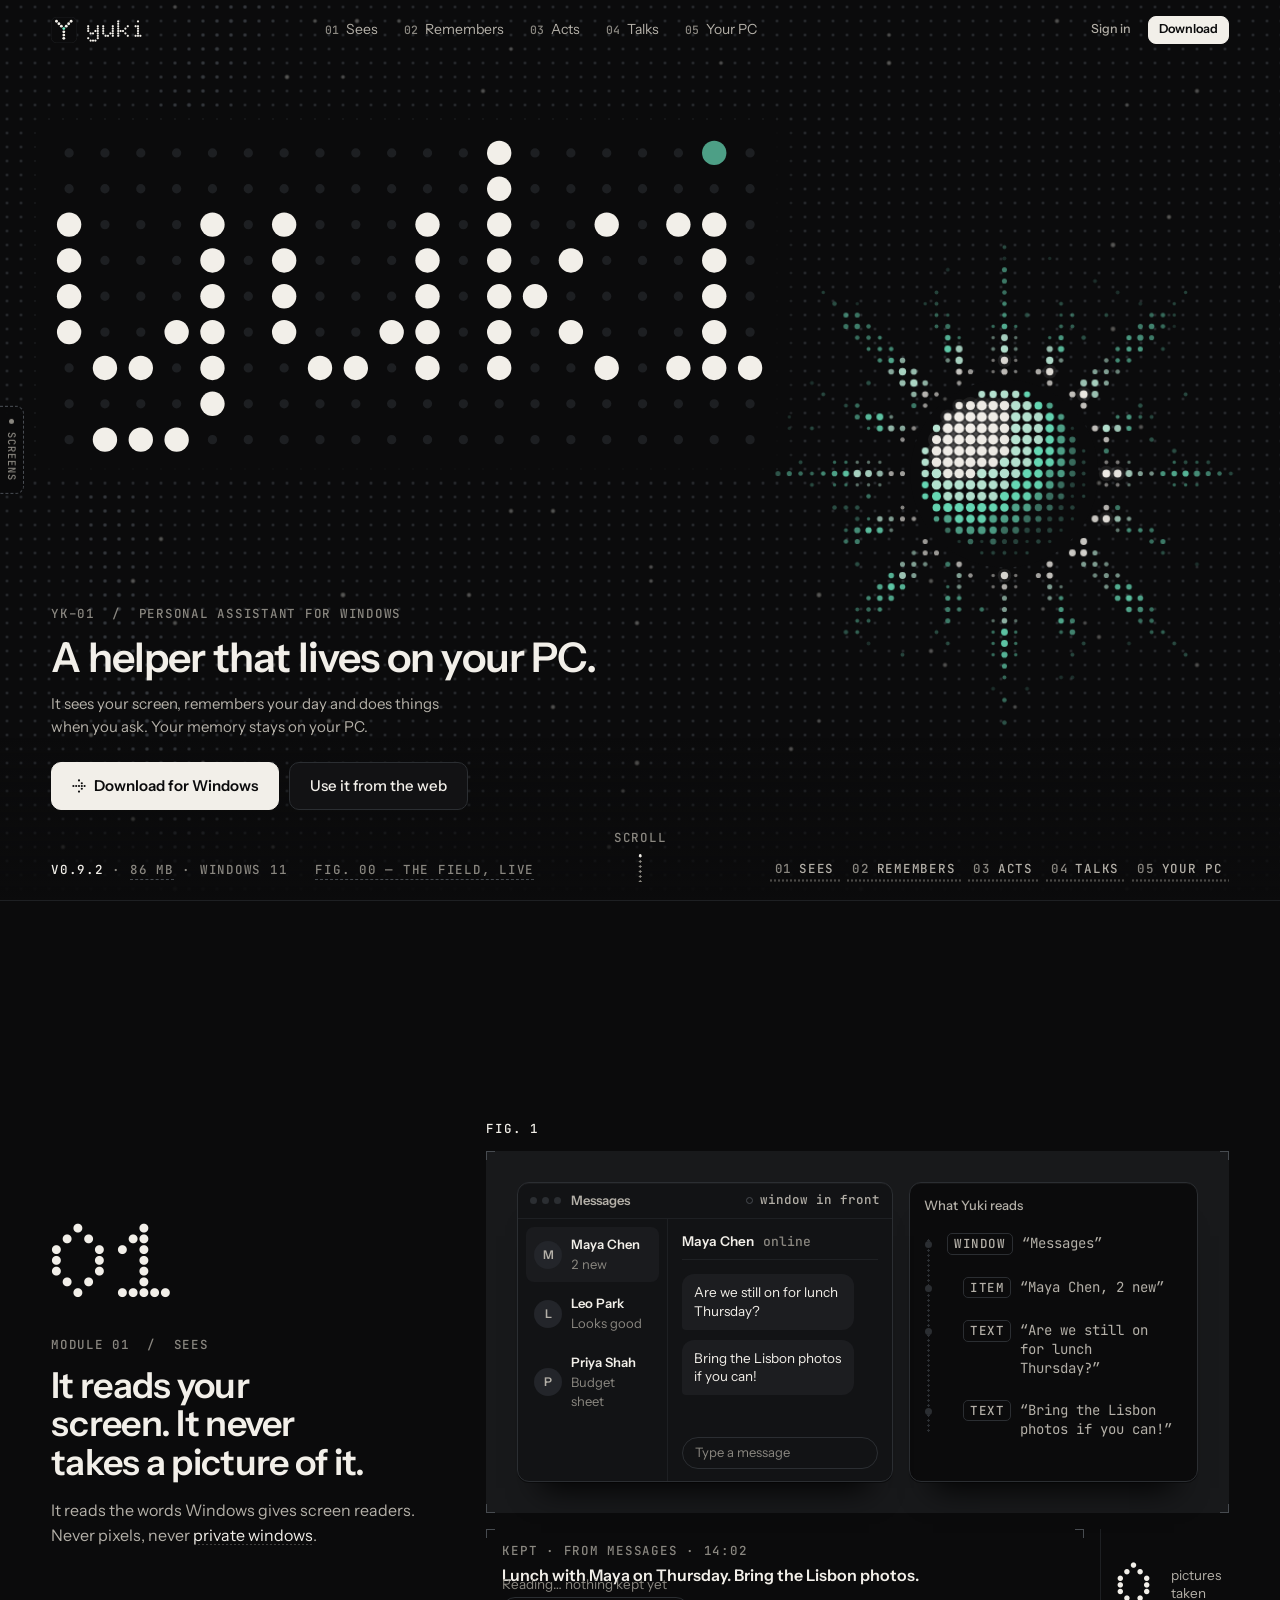
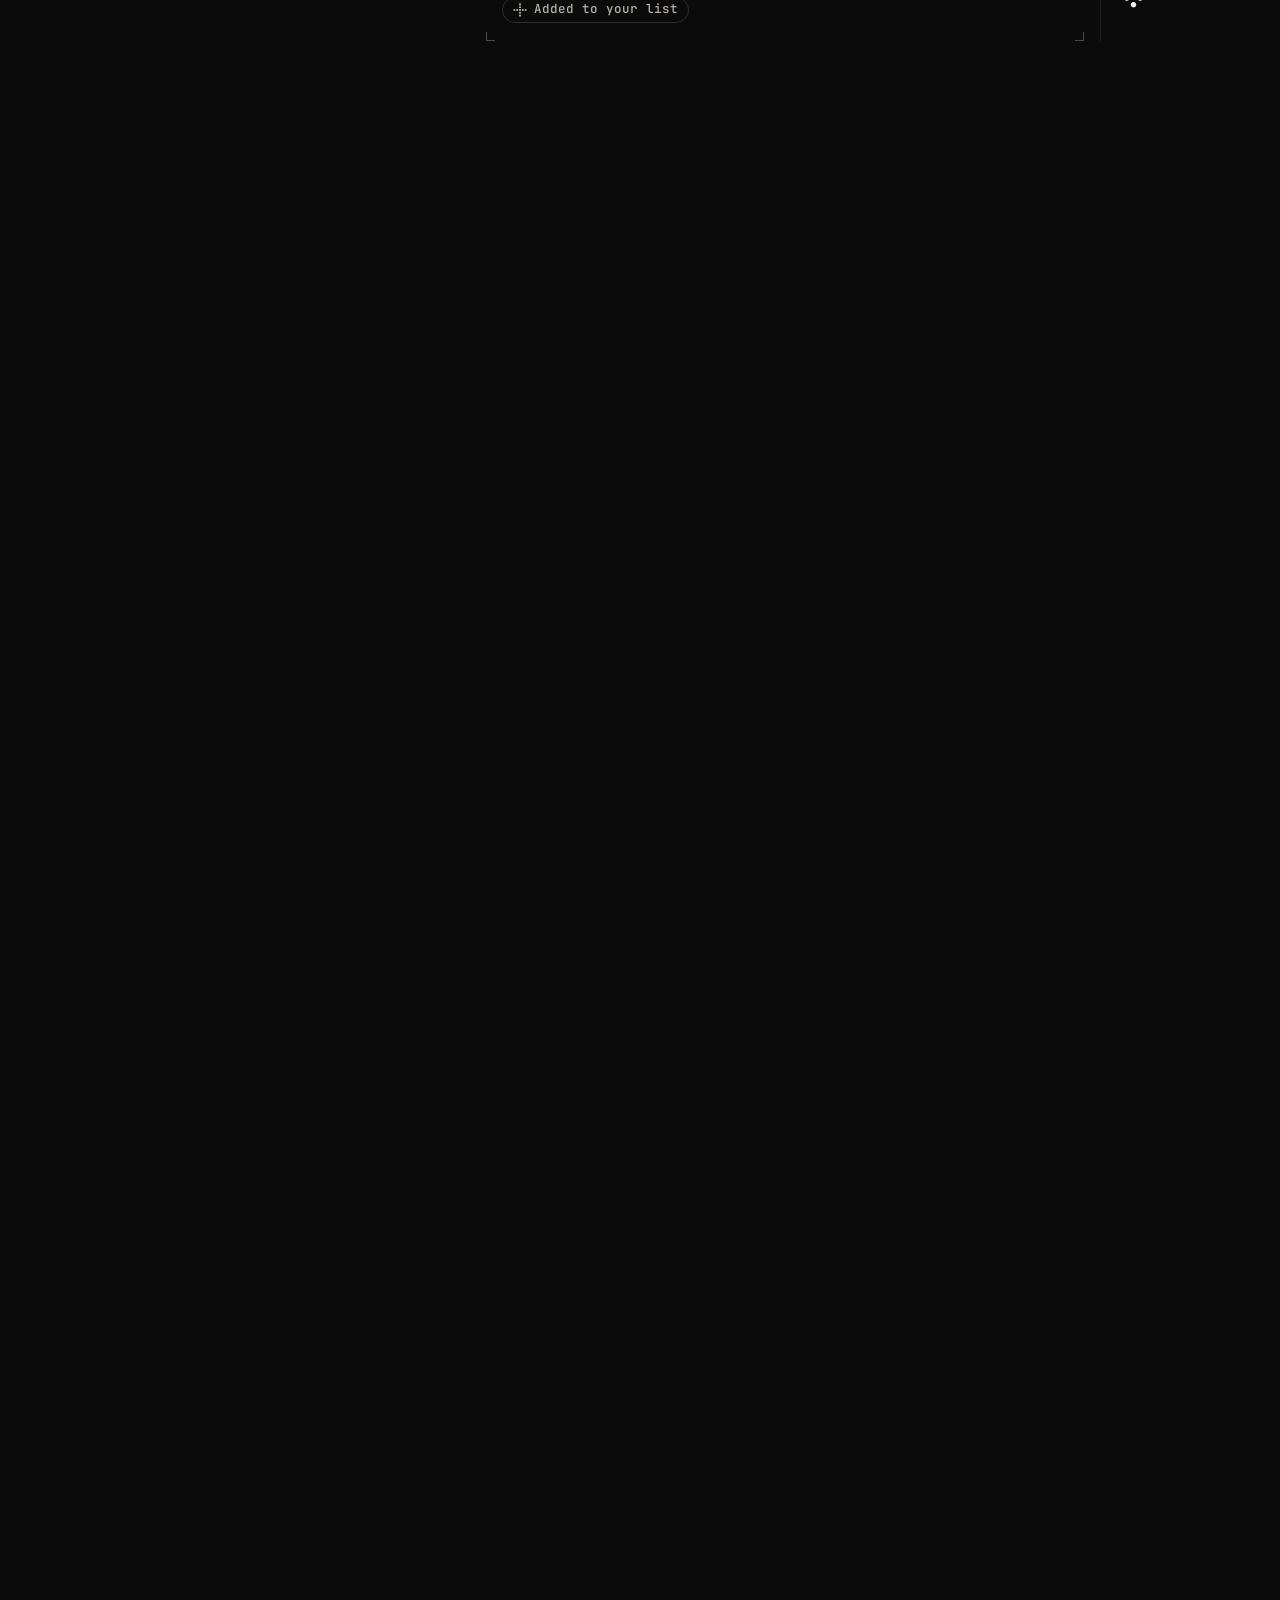
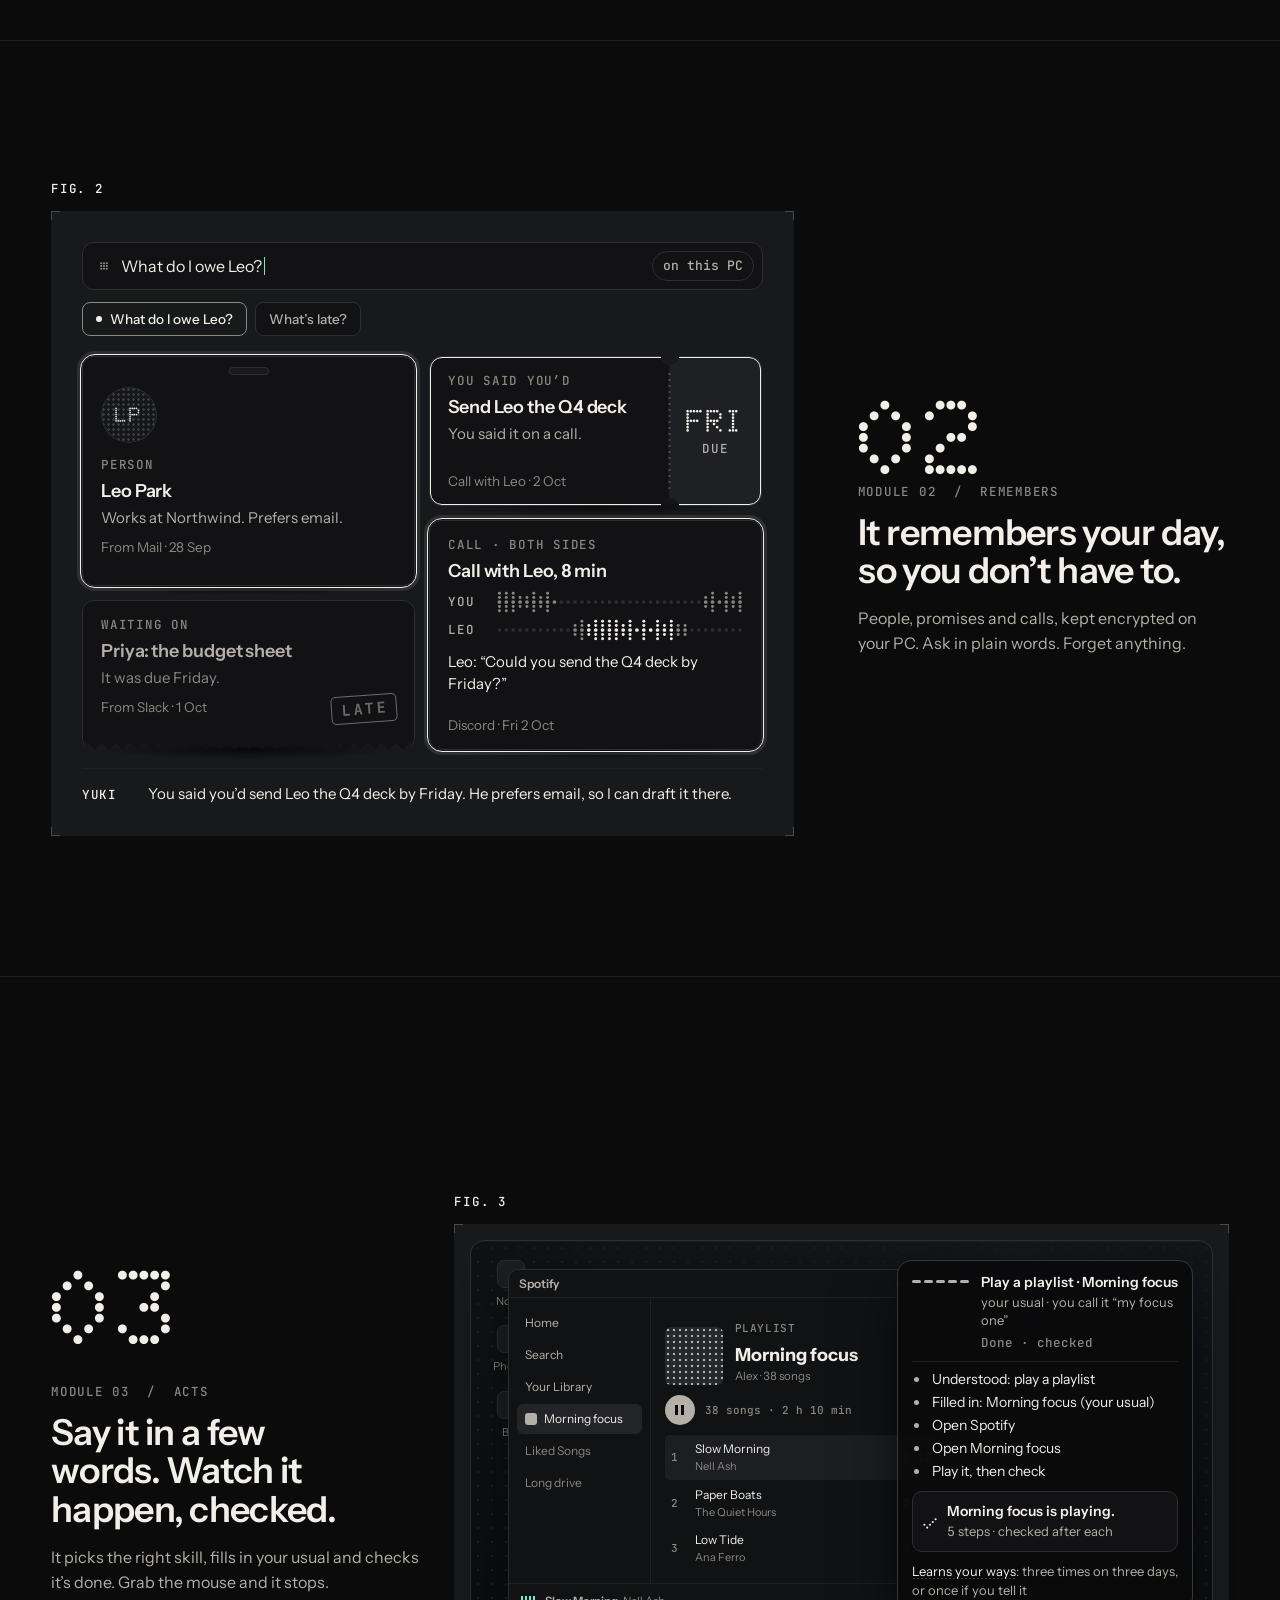
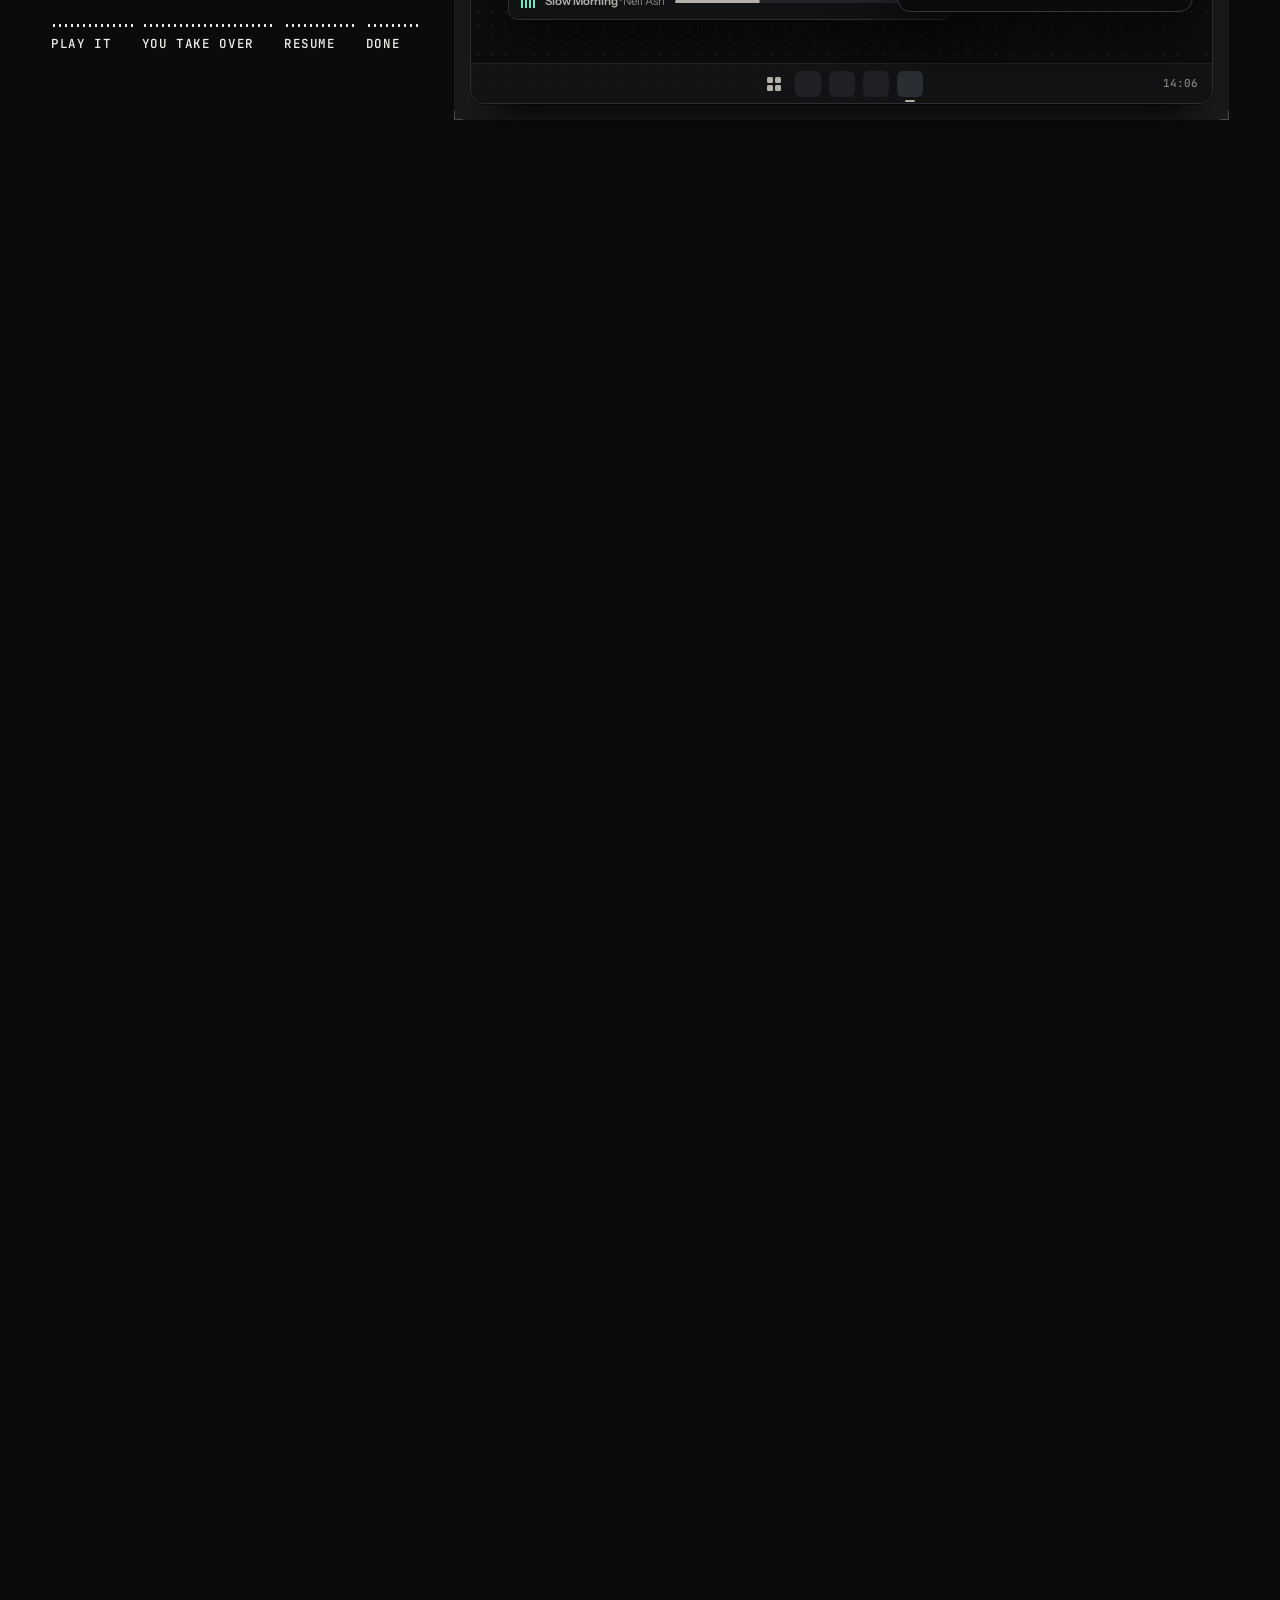
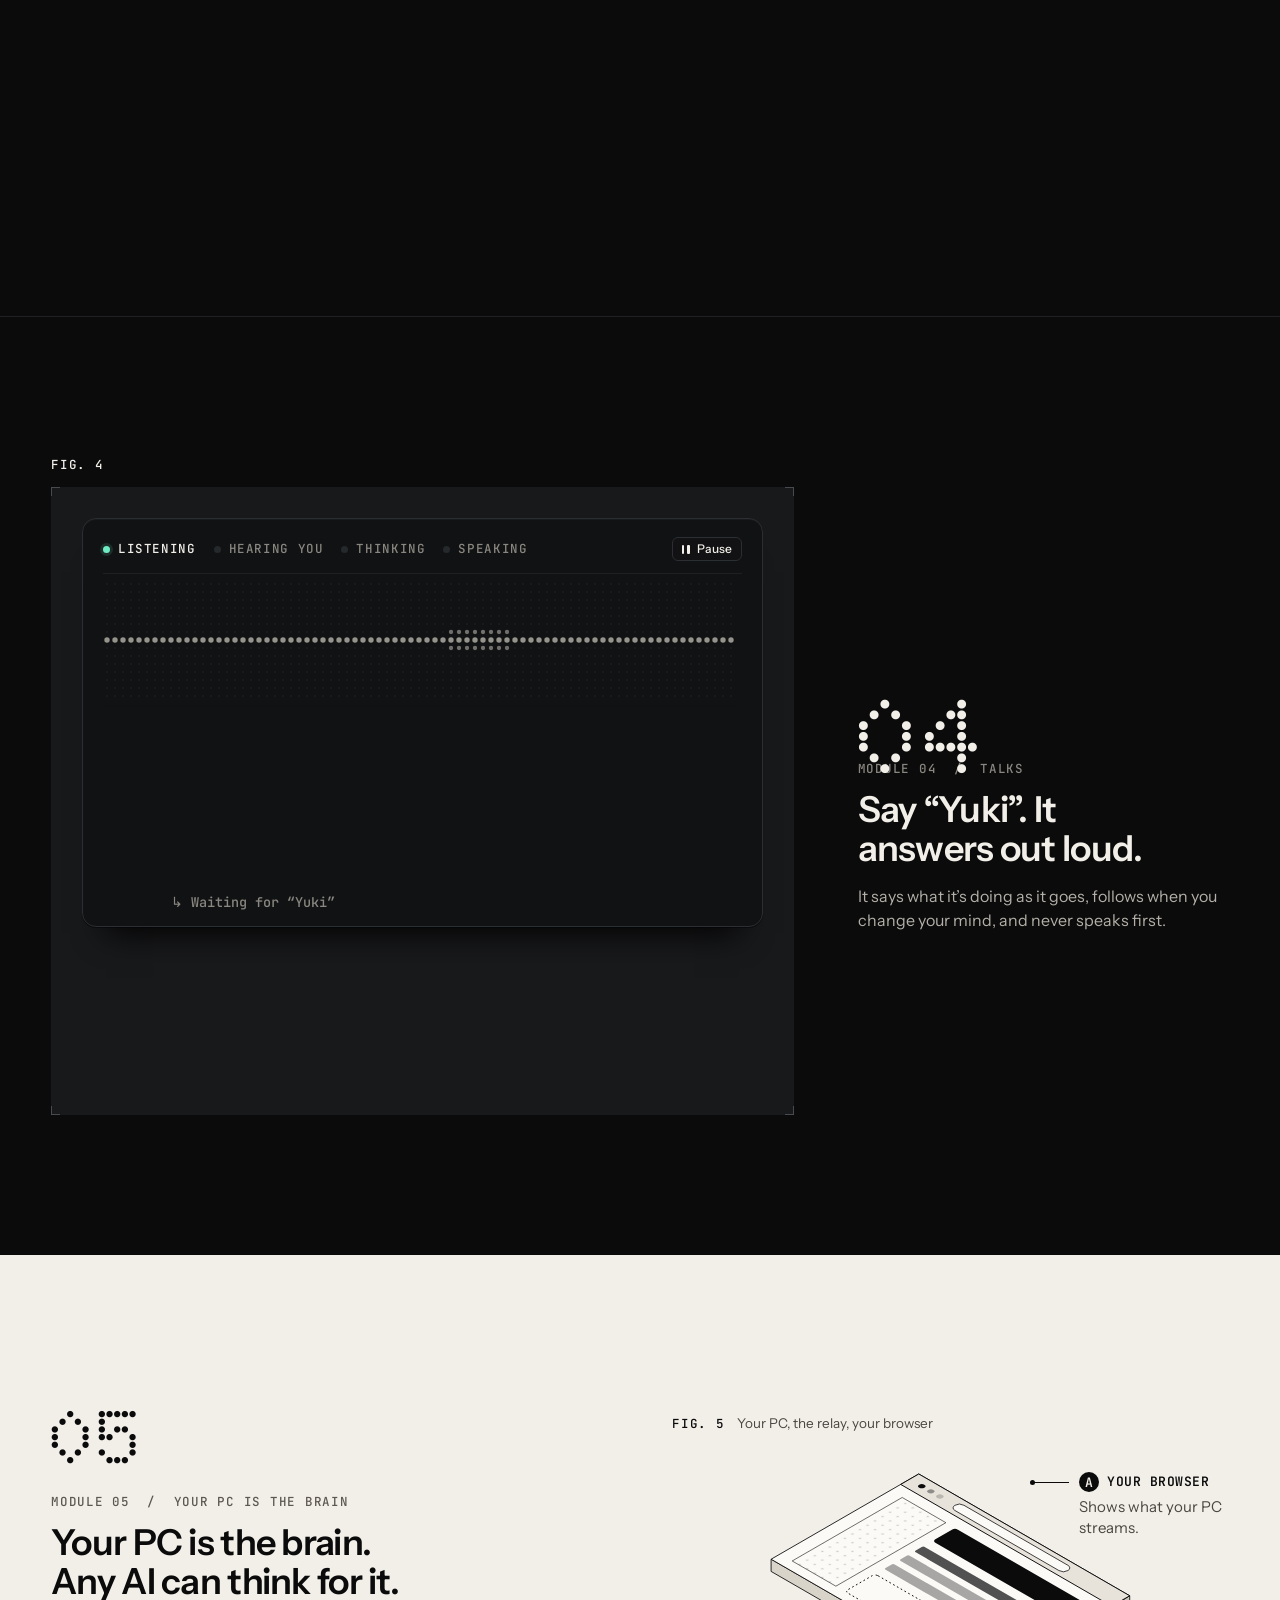
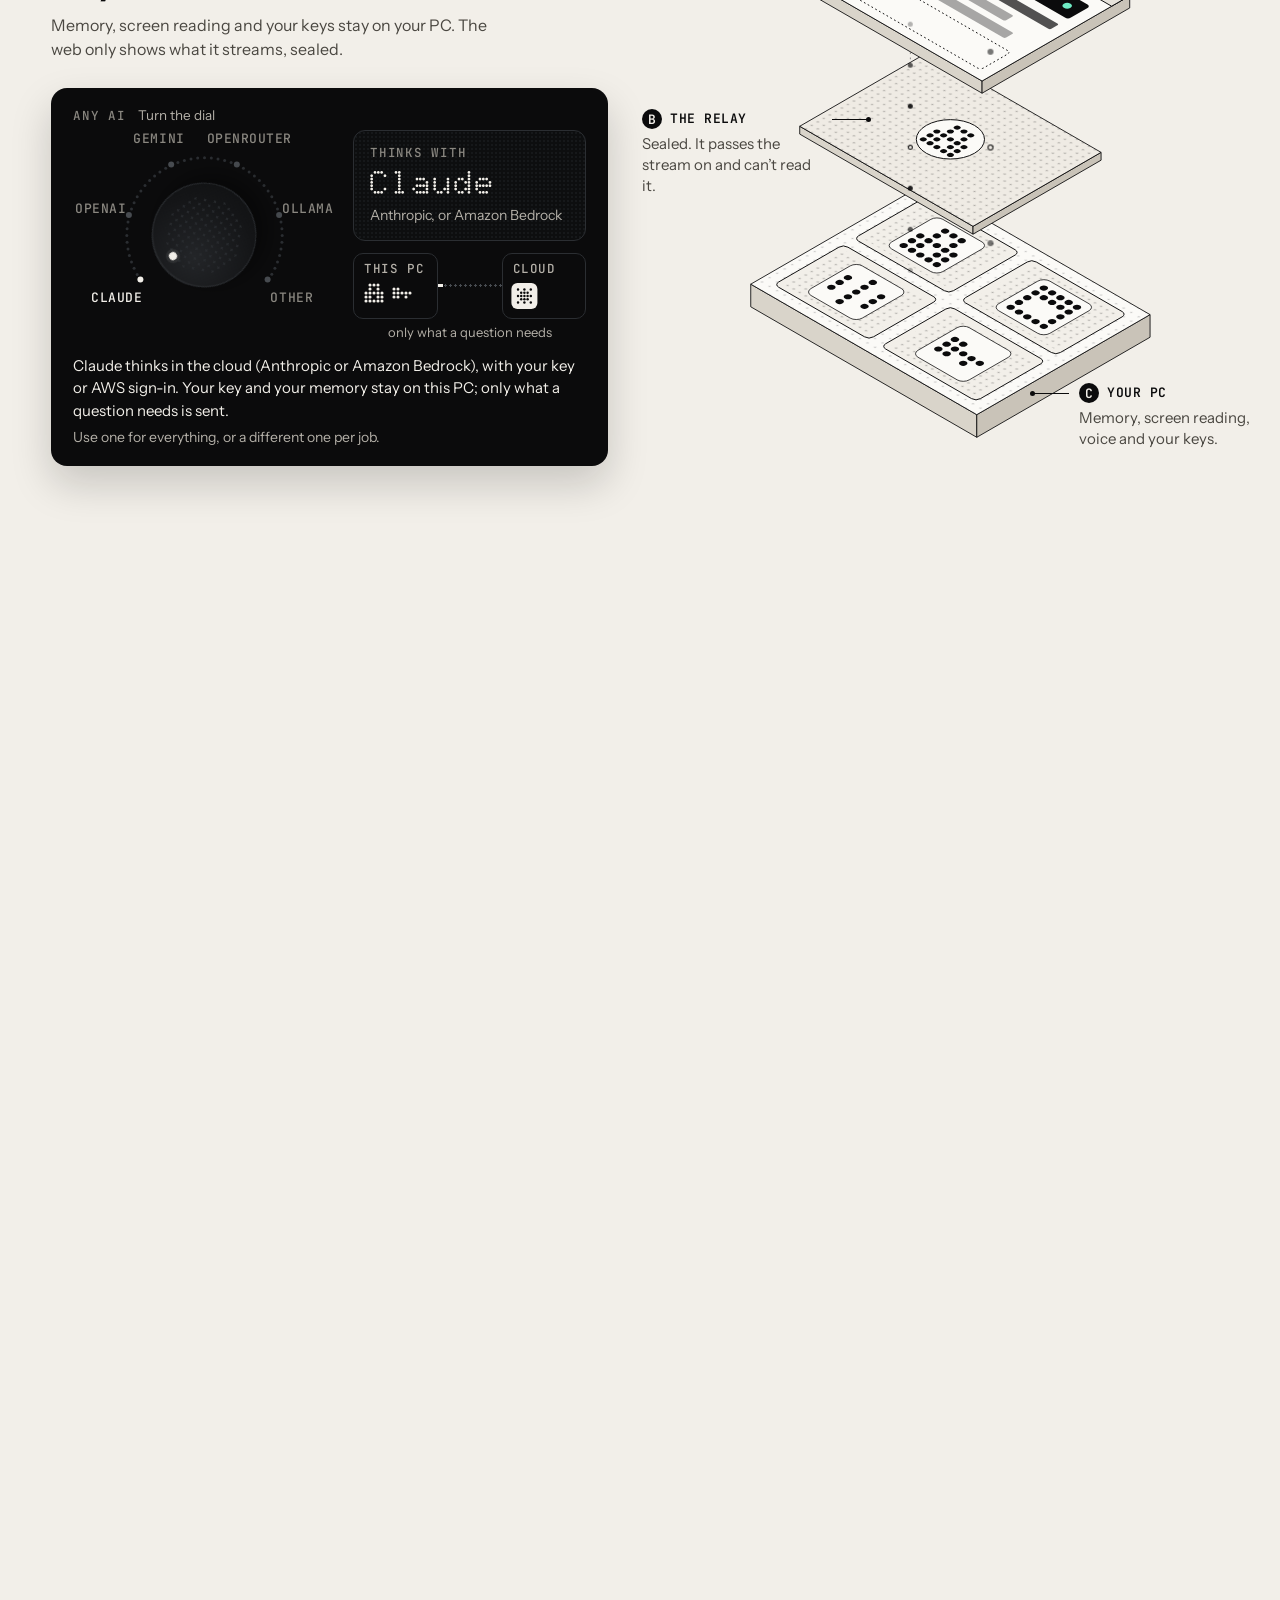
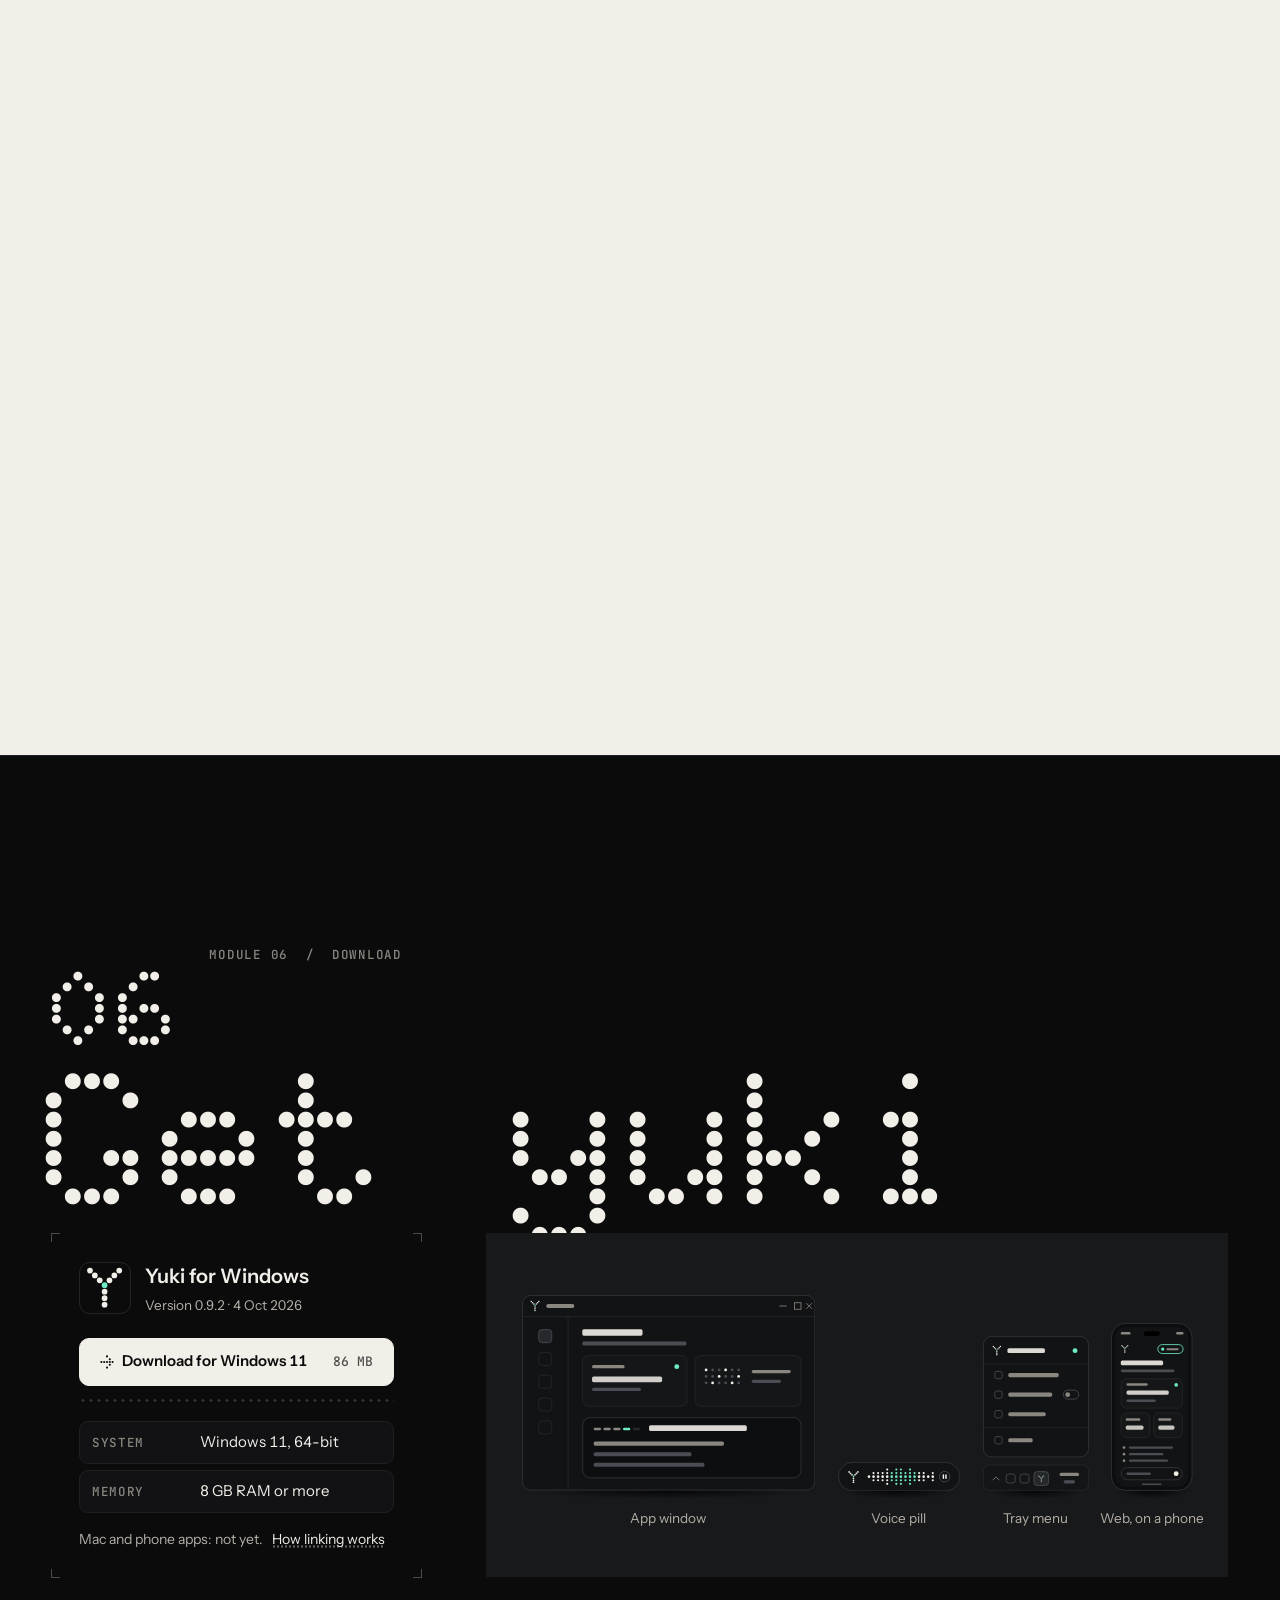
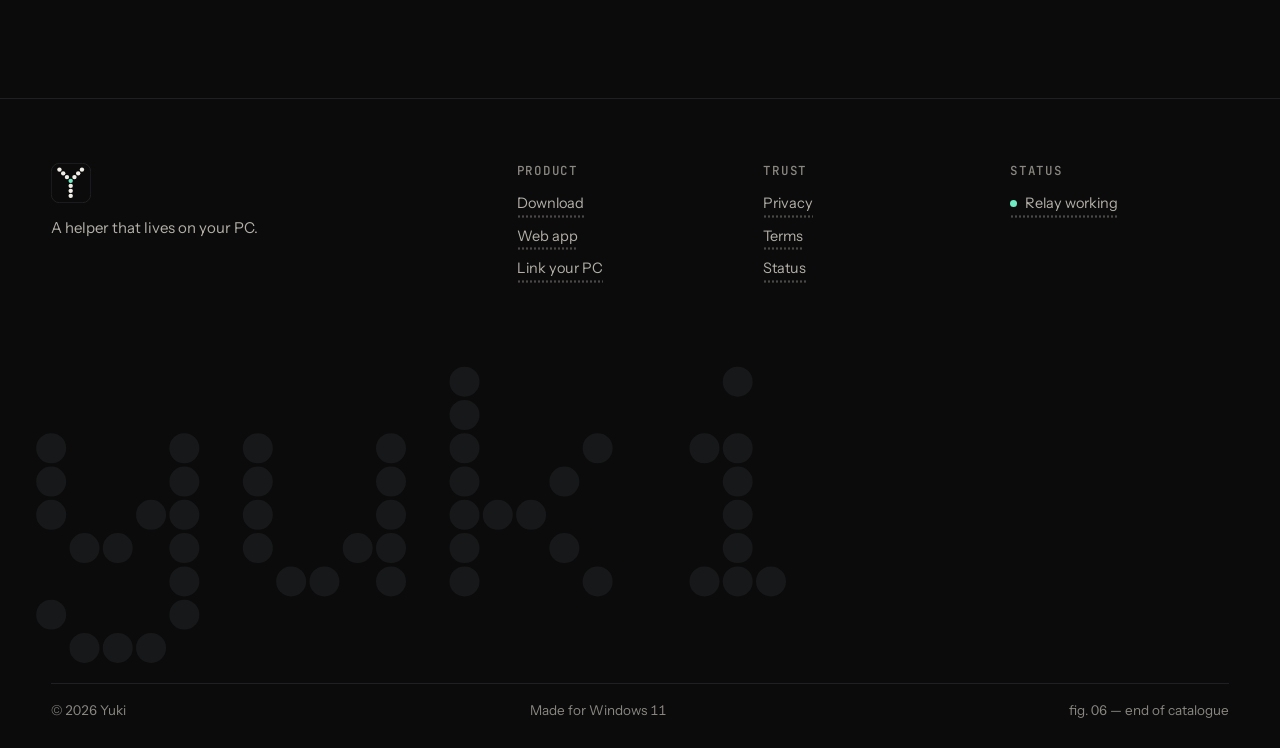
==== commit a1f6c7b0: "Remove the numbered guide callouts and their leader lines; one ring per hover The 01-04 callouts pai" ====
--- a/index.html
+++ b/index.html
@@ -64,21 +64,21 @@
 
       <div class="demo demo-sees" id="sees-demo">
         <p class="fig"><span class="lbl">fig. 1</span></p>
-        <!-- the product shot: the window and what Yuki reads, on a flat ground, with guide callouts (js/guide.js) -->
-        <div class="pstage clear" data-fx="crop" data-guide data-lit-scope>
+        <!-- the product shot: the window and what Yuki reads, on a flat ground -->
+        <div class="pstage clear">
           <div class="sees-wrap">
-            <div class="fakewin prod" id="fw" data-n="0" data-lit-pair="s0">
+            <div class="fakewin prod" id="fw" data-n="0">
               <div class="fw-bar"><span class="dots"><i></i><i></i><i></i></span><span class="ttl">Messages</span><span class="fw-tag"><span class="ldot off" id="fw-dot"></span><span id="fw-read">window in front</span></span></div>
               <div class="fw-body">
                 <aside class="fw-list">
-                  <div class="fw-item on" data-n="1" data-lit-pair="s1"><span class="av">M</span><span><b>Maya Chen</b><em>2 new</em></span></div>
+                  <div class="fw-item on" data-n="1"><span class="av">M</span><span><b>Maya Chen</b><em>2 new</em></span></div>
                   <div class="fw-item"><span class="av">L</span><span><b>Leo Park</b><em>Looks good</em></span></div>
                   <div class="fw-item"><span class="av">P</span><span><b>Priya Shah</b><em>Budget sheet</em></span></div>
                 </aside>
                 <div class="fw-chat">
                   <div class="fw-head">Maya Chen <span>online</span></div>
-                  <div class="bub them" data-n="2" data-lit-pair="s2">Are we still on for lunch Thursday?</div>
-                  <div class="bub them" data-n="3" data-lit-pair="s3">Bring the Lisbon photos if you can!</div>
+                  <div class="bub them" data-n="2">Are we still on for lunch Thursday?</div>
+                  <div class="bub them" data-n="3">Bring the Lisbon photos if you can!</div>
                   <div class="fw-input">Type a message</div>
                 </div>
               </div>
@@ -86,17 +86,13 @@
             <div class="tree prod" id="tree">
               <p class="tree-h">What Yuki reads</p>
               <ol class="tr-list" aria-label="The window, as Yuki reads it">
-                <li class="tr" data-n="0" data-lit-pair="s0" tabindex="0"><i>window</i><span>&ldquo;Messages&rdquo;</span></li>
-                <li class="tr d1" data-n="1" data-lit-pair="s1" tabindex="0"><i>item</i><span>&ldquo;Maya Chen, 2 new&rdquo;</span></li>
-                <li class="tr d1" data-n="2" data-lit-pair="s2" tabindex="0"><i>text</i><span>&ldquo;Are we still on for lunch Thursday?&rdquo;</span></li>
-                <li class="tr d1" data-n="3" data-lit-pair="s3" tabindex="0"><i>text</i><span>&ldquo;Bring the Lisbon photos if you can!&rdquo;</span></li>
+                <li class="tr" data-n="0" tabindex="0"><i>window</i><span>&ldquo;Messages&rdquo;</span></li>
+                <li class="tr d1" data-n="1" tabindex="0"><i>item</i><span>&ldquo;Maya Chen, 2 new&rdquo;</span></li>
+                <li class="tr d1" data-n="2" tabindex="0"><i>text</i><span>&ldquo;Are we still on for lunch Thursday?&rdquo;</span></li>
+                <li class="tr d1" data-n="3" tabindex="0"><i>text</i><span>&ldquo;Bring the Lisbon photos if you can!&rdquo;</span></li>
               </ol>
             </div>
           </div>
-          <button class="gd" type="button" data-gn="1" data-lit-pair="s1" data-for="#fw .fw-item.on" data-at="0,.5" data-via="l" data-side="t"><b>01</b><span>Who wrote</span></button>
-          <button class="gd" type="button" data-gn="0" data-lit-pair="s0" data-for="#fw" data-at=".035,0" data-side="t"><b>02</b><span>Window name</span></button>
-          <button class="gd" type="button" data-gn="2" data-lit-pair="s2" data-for="#fw [data-n='2']" data-at="1,.5" data-via="r" data-via-el="#fw" data-via-el-s="" data-side="t"><b>03</b><span>Her question</span></button>
-          <button class="gd" type="button" data-gn="3" data-lit-pair="s3" data-for="#fw [data-n='3']" data-at="1,.5" data-via="r" data-via-el="#fw" data-via-el-s="" data-side="b" data-side-s="t"><b>04</b><span>Her ask</span></button>
         </div>
         <div class="sees-out">
           <div class="noted clear" id="noted" data-fx="crop">
@@ -126,8 +122,8 @@
     </header>
     <div class="demo demo-mem" id="mem-demo">
       <p class="fig"><span class="lbl">fig. 2</span></p>
-      <div class="pstage clear" data-fx="crop" data-guide data-lit-scope>
-      <div class="mem-search" data-lit-pair="m1"><span data-dic="dot"></span><span class="q"><span class="tyw"><span id="mem-typed"></span><i class="tycv" aria-hidden="true"></i></span><i class="caret"></i></span><span class="chip" data-lit-pair="m3">on this PC</span></div>
+      <div class="pstage clear">
+      <div class="mem-search"><span data-dic="dot"></span><span class="q"><span class="tyw"><span id="mem-typed"></span><i class="tycv" aria-hidden="true"></i></span><i class="caret"></i></span><span class="chip">on this PC</span></div>
       <div class="qkeys" role="group" aria-label="Try a question">
         <button class="key sm" type="button" data-q="leo" aria-pressed="false">What do I owe Leo?</button>
         <button class="key sm" type="button" data-q="late" aria-pressed="false">What&rsquo;s late?</button>
@@ -136,7 +132,7 @@
       <div class="objs" id="objs">
         <!-- A · badge -->
         <div class="mslot s-a">
-          <article class="mobj badge" data-k="leo" data-lit-pair="m2" data-fx="tilt lit" data-tilt="3" tabindex="0" aria-label="Person: Leo Park. Works at Northwind, prefers email. From Mail, 28 Sep.">
+          <article class="mobj badge" data-k="leo" data-fx="tilt lit" data-tilt="3" tabindex="0" aria-label="Person: Leo Park. Works at Northwind, prefers email. From Mail, 28 Sep.">
             <span class="punch" aria-hidden="true"></span>
             <span class="disc" aria-hidden="true"><b class="doto">LP</b></span>
             <div class="o-txt">
@@ -195,11 +191,7 @@
           <div class="gone-chip" role="status"><span class="gt">Forgotten on this PC</span><button class="key xs undo" type="button">Undo</button></div>
         </div>
       </div>
-      <p class="mem-ans" id="mem-ans" data-lit-pair="m4"><span class="who lbl">Yuki</span><span class="tyw"><span id="mem-ans-t">You said you&rsquo;d send Leo the Q4 deck by Friday. He prefers email, so I can draft it there.</span><i class="tycv" aria-hidden="true"></i></span></p>
-        <button class="gd" type="button" data-lit-pair="m2" data-for=".badge" data-at="0,.32" data-via="l" data-side="t"><b>01</b><span>Forget anything</span></button>
-        <button class="gd" type="button" data-lit-pair="m1" data-for=".mem-search" data-at=".3,0" data-side="t"><b>02</b><span>Ask in plain words</span></button>
-        <button class="gd" type="button" data-lit-pair="m3" data-for=".mem-search .chip" data-at=".5,0" data-side="t"><b>03</b><span>Kept on this PC</span></button>
-        <button class="gd" type="button" data-lit-pair="m4" data-for="#mem-ans .who" data-at=".5,1" data-side="b"><b>04</b><span>Yuki answers</span></button>
+      <p class="mem-ans" id="mem-ans"><span class="who lbl">Yuki</span><span class="tyw"><span id="mem-ans-t">You said you&rsquo;d send Leo the Q4 deck by Friday. He prefers email, so I can draft it there.</span><i class="tycv" aria-hidden="true"></i></span></p>
       </div>
     </div>
   </div>
@@ -219,7 +211,7 @@
 
       <div class="demo demo-acts">
         <p class="fig"><span class="lbl">fig. 3</span></p>
-        <div class="pstage clear" data-fx="crop" data-guide data-lit-scope>
+        <div class="pstage clear">
         <div class="desk prod" id="desk">
           <div class="desk-wall"></div>
           <div class="desk-icons" aria-hidden="true"><span><i></i>Notes</span><span><i></i>Photos</span><span><i></i>Bin</span></div>
@@ -260,22 +252,22 @@
           <!-- Taskbar -->
           <div class="taskbar"><span class="tb-start" id="t-start"><i></i><i></i><i></i><i></i></span><span class="tb-i"></span><span class="tb-i"></span><span class="tb-i"></span><span class="tb-i sp" id="tb-spot"></span><span class="tb-clock">14:06</span></div>
           <!-- Yuki's run card, as on the PC -->
-          <div class="runcard" id="runcard" data-lit-pair="a1">
+          <div class="runcard" id="runcard">
             <div class="rc-top">
               <span class="rc-fig" id="rc-fig"><i></i><i></i><i></i><i></i><i></i></span>
-              <span class="rc-t"><b id="rc-title">Play a playlist &middot; Morning focus</b><em class="rc-why" data-lit-pair="a2">your usual &middot; you call it &ldquo;my focus one&rdquo;</em><em id="rc-sub" class="rc-sub">Reading the screen</em></span>
-            </div>
-            <ol class="rc-steps" id="rc-steps" data-lit-pair="a3">
-              <li data-s="1" data-fx="lit" data-spec="Matched to a skill it already has"><span class="st">Understood: play a playlist</span><span class="chg">Skill found</span></li>
-              <li data-s="2" data-fx="lit" data-spec="Filled in from what you usually pick"><span class="st">Filled in: Morning focus (your usual)</span><span class="chg">Your usual pick</span></li>
-              <li data-s="3" data-fx="lit" data-spec="Checked on screen: Spotify is in front"><span class="st">Open Spotify</span><span class="chg">Spotify is in front</span></li>
-              <li data-s="4" data-fx="lit" data-spec="Checked on screen: Morning focus is showing"><span class="st">Open Morning focus</span><span class="chg">Morning focus is showing</span></li>
-              <li data-s="5" data-fx="lit" data-spec="Checked on screen: music is playing"><span class="st">Play it, then check</span><span class="chg">Music is playing</span></li>
+              <span class="rc-t"><b id="rc-title">Play a playlist &middot; Morning focus</b><em class="rc-why">your usual &middot; you call it &ldquo;my focus one&rdquo;</em><em id="rc-sub" class="rc-sub">Reading the screen</em></span>
+            </div>
+            <ol class="rc-steps" id="rc-steps">
+              <li data-s="1" data-fx="lit"><span class="st">Understood: play a playlist</span><span class="chg">Skill found</span></li>
+              <li data-s="2" data-fx="lit"><span class="st">Filled in: Morning focus (your usual)</span><span class="chg">Your usual pick</span></li>
+              <li data-s="3" data-fx="lit"><span class="st">Open Spotify</span><span class="chg">Spotify is in front</span></li>
+              <li data-s="4" data-fx="lit"><span class="st">Open Morning focus</span><span class="chg">Morning focus is showing</span></li>
+              <li data-s="5" data-fx="lit"><span class="st">Play it, then check</span><span class="chg">Music is playing</span></li>
             </ol>
             <div class="rc-pause" id="rc-pause"><span class="pz"><i></i><i></i></span><span><b>Paused. You moved the mouse.</b><em>Yuki waits until you&rsquo;re done.</em></span><span class="key sm" id="t-resume">Resume</span></div>
             <div class="rc-done" id="rc-done"><span data-dic="check"></span><span><b>Morning focus is playing.</b><em>5 steps &middot; checked after each</em></span></div>
             <p class="rc-learn" id="rc-learn"><span class="term" data-fx="dotline" data-spec="Needs Record how I work, which is off until you turn it on. It never records what you type." data-spec-tap>Learns your ways</span>: three times on three days, or once if you tell it</p>
-            <div class="rc-keys" id="rc-keys"><span class="key stop sm" data-lit-pair="a4"><span data-dic="stop"></span>Stop</span><span class="kbd" data-lit-pair="a4">Alt Shift X</span></div>
+            <div class="rc-keys" id="rc-keys"><span class="key stop sm"><span data-dic="stop"></span>Stop</span><span class="kbd">Alt Shift X</span></div>
           </div>
           <!-- cursors -->
           <div class="mcur yk" id="cur-y"><svg viewBox="0 0 16 22"><path d="M1 1v17l4.5-4.2 3 7 3-1.3-3-6.8H15z"/></svg><span>Yuki</span></div>
@@ -283,10 +275,6 @@
           <div class="ripple" id="ripple"></div>
           <div class="keycap" id="keycap">Enter</div>
         </div>
-          <button class="gd" type="button" data-lit-pair="a1" data-for="#runcard" data-at=".14,0" data-side="t"><b>01</b><span>Run card</span></button>
-          <button class="gd" type="button" data-lit-pair="a2" data-for=".rc-why" data-alt="#rc-title" data-at="1,.5" data-dx="6" data-via="r" data-side="t"><b>02</b><span>Your usual</span></button>
-          <button class="gd" type="button" data-lit-pair="a4" data-for="#rc-keys .kbd" data-for-s="#rc-keys .stop" data-at="1,.5" data-at-s="0,.5" data-via="r" data-via-s="l" data-side="b" data-side-s="t" data-watch="#runcard"><b>03</b><span>Stop key</span></button>
-          <button class="gd" type="button" data-lit-pair="a3" data-for="#rc-steps li[data-s='3']" data-alt="#rc-steps" data-at="1,.5" data-via="r" data-side="b" data-side-s="t" data-watch="#runcard"><b>04</b><span>Checked each step</span></button>
         </div>
       </div>
     </div>
@@ -304,16 +292,16 @@
     </header>
     <div class="demo demo-talk" id="talk-demo">
       <p class="fig"><span class="lbl">fig. 4</span></p>
-      <div class="pstage clear" data-fx="crop" data-guide data-lit-scope>
+      <div class="pstage clear">
       <div class="voice prod">
         <div class="v-top">
-          <div class="leds" id="leds" data-lit-pair="t1">
+          <div class="leds" id="leds">
             <span data-m="listening" data-spec="Waiting for &ldquo;Yuki&rdquo;" data-spec-notab><i></i>Listening</span><span data-m="hearing" data-spec="What you say after &ldquo;Yuki&rdquo;" data-spec-notab><i></i>Hearing you</span><span data-m="thinking" data-spec="Picking the skill" data-spec-notab><i></i>Thinking</span><span data-m="speaking" data-spec="Says each step as it goes" data-spec-notab><i></i>Speaking</span>
           </div>
-          <button class="key xs v-pause" type="button" id="v-pause" aria-pressed="false" data-lit-pair="t3"><span class="pz" aria-hidden="true"><i></i><i></i></span><span class="vp-l">Pause</span></button>
-        </div>
-        <div class="wave-w" data-lit-pair="t2"><canvas class="wave" id="wave" aria-hidden="true"></canvas></div>
-        <div class="tx-w" data-lit-pair="t4"><div class="tx" id="tx" aria-live="off"></div></div>
+          <button class="key xs v-pause" type="button" id="v-pause" aria-pressed="false"><span class="pz" aria-hidden="true"><i></i><i></i></span><span class="vp-l">Pause</span></button>
+        </div>
+        <canvas class="wave" id="wave" aria-hidden="true"></canvas>
+        <div class="tx" id="tx" aria-live="off"></div>
       </div>
       <div class="offer prod" id="offer">
         <p class="lbl">A quiet card &middot; it never speaks first</p>
@@ -321,10 +309,6 @@
         <div class="row"><button class="key sm" type="button" data-a="play">Play</button><button class="key ghost sm" type="button" data-a="no">Not now</button></div>
         <p class="o-res cap" id="o-res" aria-live="polite"></p>
       </div>
-        <button class="gd" type="button" data-lit-pair="t4" data-for=".tx-w" data-at="0,.75" data-dx="-7" data-via="l" data-side="t"><b>01</b><span>Every word, live</span></button>
-        <button class="gd" type="button" data-lit-pair="t1" data-for="#leds > span:first-child > i" data-at=".5,0" data-side="t"><b>02</b><span>Status lights</span></button>
-        <button class="gd" type="button" data-lit-pair="t2" data-for="#wave" data-at=".72,.3" data-at-s="1,.5" data-via-s="r" data-side="t"><b>03</b><span>Its voice</span></button>
-        <button class="gd" type="button" data-lit-pair="t3" data-for="#v-pause" data-at=".5,0" data-side="t"><b>04</b><span>Pause anytime</span></button>
       </div>
     </div>
   </div>
@@ -417,13 +401,13 @@
         </dl>
         <p class="dl-not">Mac and phone apps: not yet. <a href="link.html" data-fx="dotline">How linking works</a></p>
       </div>
-      <!-- the family lineup (TE): Yuki's pieces, flat, at one scale, on one row. Drawn by js/guide.js -->
+      <!-- the family lineup (TE): Yuki's pieces, flat, at one scale, on one row. Drawn by js/lineup.js -->
       <div class="pstage lineup" data-reveal role="group" aria-label="Yuki's pieces">
         <div class="lu-row">
-          <figure class="lu-item" tabindex="0" style="--vw: 360" aria-label="01, the app window"><div class="lu-obj" data-piece="app"></div><span class="lu-sh" aria-hidden="true"></span><figcaption><b>01</b>App window</figcaption></figure>
-          <figure class="lu-item" tabindex="0" style="--vw: 150" aria-label="02, the voice pill"><div class="lu-obj pill" data-piece="pill"></div><span class="lu-sh" aria-hidden="true"></span><figcaption><b>02</b>Voice pill</figcaption></figure>
-          <figure class="lu-item" tabindex="0" style="--vw: 130" aria-label="03, the tray menu"><div class="lu-obj" data-piece="tray"></div><span class="lu-sh" aria-hidden="true"></span><figcaption><b>03</b>Tray menu</figcaption></figure>
-          <figure class="lu-item" tabindex="0" style="--vw: 100" aria-label="04, the web dashboard on a phone"><div class="lu-obj phone" data-piece="phone"></div><span class="lu-sh" aria-hidden="true"></span><figcaption><b>04</b>Web, on a phone</figcaption></figure>
+          <figure class="lu-item" tabindex="0" style="--vw: 360" aria-label="The app window"><div class="lu-obj" data-piece="app"></div><span class="lu-sh" aria-hidden="true"></span><figcaption>App window</figcaption></figure>
+          <figure class="lu-item" tabindex="0" style="--vw: 150" aria-label="The voice pill"><div class="lu-obj pill" data-piece="pill"></div><span class="lu-sh" aria-hidden="true"></span><figcaption>Voice pill</figcaption></figure>
+          <figure class="lu-item" tabindex="0" style="--vw: 130" aria-label="The tray menu"><div class="lu-obj" data-piece="tray"></div><span class="lu-sh" aria-hidden="true"></span><figcaption>Tray menu</figcaption></figure>
+          <figure class="lu-item" tabindex="0" style="--vw: 100" aria-label="The web dashboard on a phone"><div class="lu-obj phone" data-piece="phone"></div><span class="lu-sh" aria-hidden="true"></span><figcaption>Web, on a phone</figcaption></figure>
         </div>
       </div>
     </div>
@@ -453,6 +437,6 @@
 <script src="js/fx.js"></script>
 <script src="js/hero.js"></script>
 <script src="js/landing.js"></script>
-<script src="js/guide.js"></script>
+<script src="js/lineup.js"></script>
 </body>
 </html>
--- a/css/landing.css
+++ b/css/landing.css
@@ -92,41 +92,13 @@
 .fig .cap { color: var(--text-2); }
 .demo { position: relative; min-width: 0; }
 
-/* ---------------- product shots + guide callouts (18 Oct: the teenage-engineering touch) ----------------
+/* ---------------- product shots (18 Oct: the teenage-engineering touch) ----------------
    Each demo is shown the way TE shows a product: a flat ground (lifted dark on the dark modules, no gradient,
    no shadow), generous space, the object crisp on it, straight on, with a soft contact shadow under it only
-   (.prod). Numbered callouts sit in the ground's top / bottom margins on hairline leaders, labels of 1-4 words;
-   js/guide.js places them, js/fx.js pairs each number with its part (data-lit-pair: the white lit border).
-   The ground is a clearing (crop marks, lock-on on hover). Motion stays in the demos, never on this chrome. */
-.pstage { --stage: var(--raise-2); --gd-row: 58px; --ps-x: clamp(20px, 2.4vw, 36px); position: relative; padding: var(--ps-x); background-color: var(--stage); }
-.pstage.gd-has-t { padding-top: var(--gd-row); }
-.pstage.gd-has-b { padding-bottom: var(--gd-row); }
+   (.prod). No callouts: the parts speak for themselves (19 Oct). The ground keeps its still crop marks but
+   doesn't lock on hover, so a hover lights one thing only. Motion stays in the demos, never on this chrome. */
+.pstage { --stage: var(--raise-2); --ps-x: clamp(20px, 2.4vw, 36px); position: relative; padding: var(--ps-x); background-color: var(--stage); }
 .prod { box-shadow: 0 1px 0 rgba(0,0,0,.45), 0 30px 30px -24px rgba(0,0,0,.95), inset 0 1px 0 rgba(255,255,255,.035); }
-.gd {
-  position: absolute; z-index: 30; left: 0; top: 0; display: inline-flex; align-items: center; gap: 8px; height: 30px; margin: 0; padding: 0 6px 0 0;
-  border: 0; border-radius: 6px; background: none; color: var(--text-2); font: 500 var(--t-cap)/1 var(--f-ui); white-space: nowrap; cursor: default;
-  transition: color var(--d-fast), opacity var(--d-fast);
-}
-.gd b {
-  position: relative; display: inline-grid; place-items: center; width: 26px; height: 26px; border-radius: 50%; border: 1px solid #5E636A;
-  background: var(--stage); color: var(--text); font: 500 13px/1 var(--f-mono); letter-spacing: .02em;
-  transition: background var(--d-fast), color var(--d-fast), border-color var(--d-fast);
-}
-.gd span { position: relative; }
-.gd > .fx-ring { display: none; }                        /* the number lights itself; the ring is for the part */
-.gd:focus-visible { outline: none; }
-.gd-ln { position: absolute; left: 0; top: 0; z-index: -1; width: 1px; height: 1px; overflow: visible; pointer-events: none; }
-.gd-ln path { fill: none; stroke: #5E636A; stroke-width: 1; transition: stroke var(--d-fast); }
-.gd-ln circle { fill: var(--text-2); stroke: var(--stage); stroke-width: 1.5; transition: fill var(--d-fast); }
-.gd.on, .gd.fx-paired, html.fx-hover .gd:hover, .gd:focus-visible { color: var(--text); }
-.gd.on b, .gd.fx-paired b, html.fx-hover .gd:hover b, .gd:focus-visible b { background: var(--lit); border-color: var(--lit); color: var(--ink); }
-.gd.on .gd-ln path, .gd.fx-paired .gd-ln path, html.fx-hover .gd:hover .gd-ln path, .gd:focus-visible .gd-ln path { stroke: var(--lit); }
-.gd.on .gd-ln circle, .gd.fx-paired .gd-ln circle, html.fx-hover .gd:hover .gd-ln circle, .gd:focus-visible .gd-ln circle { fill: var(--lit); }
-.gd.fx-paired, .gd:focus-visible { z-index: 31; }       /* an open label sits over its neighbours */
-.gd.gd-off, .gd.gd-off b { color: var(--text-3); }      /* its part isn't shown right now: quieter, still readable */
-.gd.gd-off b { border-color: var(--hair-2); }
-.gd.gd-gone { display: none; }
-.gd.gd-off .gd-ln { display: none; }
 
 /* ---------------- 01 sees ---------------- */
 .sees-wrap { display: grid; grid-template-columns: minmax(0, 1.3fr) minmax(0, 1fr); gap: 16px; align-items: stretch; }
@@ -163,7 +135,7 @@
 .tr > span { min-width: 0; }
 .tr::before { content: ''; position: absolute; left: -14px; top: 15px; width: 7px; height: 7px; margin-left: 1px; border-radius: 50%; background: var(--hair-2); transition: background var(--d-med); }
 .tr.d1::before { left: -30px; }
-.tr i { flex: none; font: 500 12.5px/1 var(--f-mono); font-style: normal; letter-spacing: .05em; text-transform: uppercase; color: var(--text-2); padding: 4px 6px 3px; border: 1px solid var(--hair-2); border-radius: 5px; }
+.tr > i:not(.fx-ring) { flex: none; font: 500 12.5px/1 var(--f-mono); font-style: normal; letter-spacing: .05em; text-transform: uppercase; color: var(--text-2); padding: 4px 6px 3px; border: 1px solid var(--hair-2); border-radius: 5px; }
 .tr.read, .demo-sees.live .tr { opacity: 1; transform: none; }
 .tr.read::before { background: var(--text-3); }
 .tr.cur, .tr.is-lit { color: var(--text); background: var(--raise); }
@@ -183,10 +155,10 @@
 .zero .fx-odo.go .fx-odo-s { transform: translateY(0); transition-duration: 1400ms; }
 
 /* ---------------- 02 remembers: four memory objects ---------------- */
-.mem-search { position: relative; display: flex; align-items: center; gap: 10px; height: 48px; padding: 0 8px 0 14px; border: 1px solid var(--hair-2); border-radius: 12px; background: var(--raise); color: var(--text-3); }
+.mem-search { display: flex; align-items: center; gap: 10px; height: 48px; padding: 0 8px 0 14px; border: 1px solid var(--hair-2); border-radius: 12px; background: var(--raise); color: var(--text-3); }
 .mem-search .q { flex: 1; min-width: 0; color: var(--text); font-size: 16px; display: flex; align-items: center; }
 .mem-search #mem-typed:empty::before { content: 'Ask about anyone or anything'; color: var(--text-3); }
-.mem-search .chip { position: relative; height: 30px; font-size: 13px; }
+.mem-search .chip { height: 30px; font-size: 13px; }
 .caret { display: inline-block; width: 1.5px; height: 18px; background: var(--live); margin-left: 2px; animation: blink 1s steps(2, jump-none) infinite; flex: none; }
 /* type-on: the text is set at once and a cover slides off it in steps (transform only) */
 .tyw { position: relative; display: inline-block; overflow: hidden; vertical-align: top; max-width: 100%; }
@@ -202,7 +174,6 @@
 .mslot { position: relative; min-width: 0; transition: opacity var(--d-med) var(--ease); will-change: transform; }
 .mslot::after { content: ''; position: absolute; z-index: -1; left: 6%; right: 6%; bottom: -9px; height: 18px; border-radius: 50%; background: radial-gradient(closest-side, rgba(0,0,0,.62), transparent); pointer-events: none; transition: opacity var(--d-med); }
 .mslot.forgot::after { opacity: 0; }
-.mobj.fx-paired .fgt { opacity: 1; }                     /* callout 02 "Forget anything" shows where the key is */
 .mslot.s-a { grid-area: a; } .mslot.s-b { grid-area: b; } .mslot.s-c { grid-area: c; } .mslot.s-d { grid-area: d; }
 /* a non-match stays readable: its text steps down one tone (never under --text-3, about 5:1), only the decoration
    fades; the matches carry the lit border */
@@ -262,13 +233,13 @@
 .slip .fgt { top: 10px; }
 .slip { border-bottom-color: transparent; }
 .slip > .fx-ring { bottom: 7px; border-bottom: 0; border-radius: 12px 12px 0 0; }
-.mem-ans { position: relative; display: grid; grid-template-columns: 56px 1fr; gap: 10px; align-items: baseline; margin: 18px 0 0; padding: 14px 0 0; border-top: 1px solid var(--hair); font-size: var(--t-read); line-height: 1.5; color: var(--text); opacity: 0; transform: translateY(6px); transition: opacity var(--d-slow) var(--ease), transform var(--d-slow) var(--ease); }
+.mem-ans { display: grid; grid-template-columns: 56px 1fr; gap: 10px; align-items: baseline; margin: 18px 0 0; padding: 14px 0 0; border-top: 1px solid var(--hair); font-size: var(--t-read); line-height: 1.5; color: var(--text); opacity: 0; transform: translateY(6px); transition: opacity var(--d-slow) var(--ease), transform var(--d-slow) var(--ease); }
 .mem-ans.on { opacity: 1; transform: none; }
 .mem-ans .who { color: var(--text); }
 .mem-ans .tyw { display: block; --ty-bg: var(--stage, var(--bg)); }
 
 /* ---------------- 03 acts ---------------- */
-.desk { position: relative; aspect-ratio: 16 / 10; max-height: calc(100svh - 236px); margin: 0 auto; border: 1px solid var(--hair-2); border-radius: 14px; overflow: hidden;
+.desk { position: relative; aspect-ratio: 16 / 10; max-height: calc(100svh - 182px); margin: 0 auto; border: 1px solid var(--hair-2); border-radius: 14px; overflow: hidden;
   background: radial-gradient(circle, #1C1E21 1px, transparent 1.4px) 0 0 / 14px 14px, radial-gradient(120% 90% at 70% 0%, #15171A, #0C0D0E); }
 .desk-icons { position: absolute; left: 2.2%; top: 4%; display: flex; flex-direction: column; gap: 16px; }
 .desk-icons span { display: flex; flex-direction: column; align-items: center; gap: 5px; font-size: 11px; color: var(--text-3); width: 46px; }
@@ -352,9 +323,9 @@
 .rc-fig.paused i.cur { background: var(--text); }
 .rc-t { min-width: 0; }
 .rc-t b { display: block; font-size: 14px; font-weight: 600; line-height: 1.3; }
-.rc-t em { position: relative; font-style: normal; display: block; margin-top: 3px; font-size: 13px; line-height: 1.35; color: var(--text-2); }
+.rc-t em { font-style: normal; display: block; margin-top: 3px; font-size: 13px; line-height: 1.35; color: var(--text-2); }
 .rc-t .rc-sub { font: 500 12.5px/1.3 var(--f-mono); color: var(--text-3); margin-top: 6px; }
-.rc-steps { position: relative; list-style: none; margin: 0; padding: 6px 0 0; }
+.rc-steps { list-style: none; margin: 0; padding: 6px 0 0; }
 .rc-steps li { position: relative; display: grid; grid-template-columns: 12px 1fr; column-gap: 8px; padding: 5px 6px; margin: 0 -6px; border-radius: 7px; font-size: 14px; line-height: 1.35; color: var(--text-3); transition: color var(--d-med); outline: none; }
 .rc-steps li::before { content: ''; width: 5px; height: 5px; border-radius: 50%; background: #2B2E32; margin: 7px 0 0 2px; grid-row: span 2; transition: background var(--d-med); }
 .rc-steps li.on { color: var(--text); }
@@ -377,7 +348,6 @@
 .rc-learn.on { opacity: 1; transform: none; }
 .rc-learn:not(.on) .term { pointer-events: none; visibility: hidden; }
 .rc-keys { display: flex; align-items: center; gap: 10px; margin-top: 10px; }
-.rc-keys .key, .rc-keys .kbd { position: relative; }
 .runcard.done .rc-keys, .runcard.paused .rc-keys { display: none; }
 .runcard:not(.done) .rc-learn { display: none; }
 .mcur { position: absolute; left: 0; top: 0; z-index: 5; pointer-events: none; will-change: transform, opacity; display: flex; align-items: flex-start; gap: 2px; opacity: 0; }
@@ -393,9 +363,8 @@
 
 /* ---------------- 04 talks ---------------- */
 .voice { position: relative; padding: 18px 20px 8px; border: 1px solid var(--hair-2); border-radius: 14px; background: #111214; }
-.wave-w, .tx-w { position: relative; }
 .v-top { display: flex; align-items: center; gap: 14px; padding-bottom: 12px; border-bottom: 1px solid var(--hair); }
-.leds { position: relative; display: flex; flex-wrap: wrap; gap: 6px 18px; flex: 1; }
+.leds { display: flex; flex-wrap: wrap; gap: 6px 18px; flex: 1; }
 .leds span { display: inline-flex; align-items: center; gap: 8px; font: 500 var(--t-lbl)/1 var(--f-mono); letter-spacing: .05em; text-transform: uppercase; color: var(--text-3); padding: 5px 0; transition: color var(--d-fast); }
 .leds > span > i { width: 7px; height: 7px; border-radius: 50%; background: var(--dot); transition: background var(--d-fast), box-shadow var(--d-fast); }
 .leds span.on { color: var(--text); }
@@ -567,11 +536,10 @@
 .lu-obj .lv { fill: var(--live); }                       /* the one colour, only on live things (the accent system) */
 .lu-obj .lvs { stroke: var(--live); }
 .lu-sh { display: block; width: 94%; height: 16px; margin-top: -8px; border-radius: 50%; background: radial-gradient(closest-side, rgba(0,0,0,.75), transparent); pointer-events: none; transition: opacity 300ms var(--ease), scale 300ms var(--ease-out); }
-.lu-item figcaption { width: calc(100% + 26 * var(--u)); height: 2.8em; margin-top: 10px; text-align: center; font-size: var(--t-cap); line-height: 1.4; color: var(--text-2); transition: color var(--d-fast); }
-.lu-item figcaption b { display: block; font: 500 13px/1.4 var(--f-mono); letter-spacing: .06em; color: var(--text-2); transition: color var(--d-fast); }
+.lu-item figcaption { width: max-content; white-space: nowrap; height: 1.4em; margin-top: 10px; text-align: center; font-size: var(--t-cap); line-height: 1.4; color: var(--text-2); transition: color var(--d-fast); }
 .lu-item.on .lu-obj { translate: 0 calc(-12 * var(--u)); }
 .lu-item.on .lu-sh { opacity: .45; scale: .84 1; }
-.lu-item.on figcaption, .lu-item.on figcaption b { color: var(--text); }
+.lu-item.on figcaption { color: var(--text); }
 [data-motion="reduced"] .lu-item.on .lu-obj { translate: none; }
 [data-motion="reduced"] .lu-item.on .lu-sh { opacity: 1; scale: none; }
 
@@ -700,19 +668,14 @@
   .mod-head h2 { font-size: 27px; }
   .fig { margin-bottom: 10px; }
 
-  /* product shots: a tighter ground; callout numbers only (40 px targets), the label shows on tap */
-  .pstage { --gd-row: 46px; --ps-x: 12px; }
-  .pstage:not(.gd-has-b):not(.lineup) { padding-bottom: 8px; }
+  /* product shots: a tighter ground */
+  .pstage { --ps-x: 12px; }
   /* the pinned scenes need the room on a phone: their fig tags go, their numeral sits small on the label's line */
   #sees .demo > .fig, #acts .demo > .fig { display: none; }
   #sees.mod.scene .mod-head .mod-num, #acts.mod.scene .mod-head .mod-num { float: left; font-size: 22px; margin: 9px 10px 0 -2px; padding: 0; }
-  .gd { width: 40px; height: 40px; justify-content: center; padding: 0; gap: 0; }
-  .gd span { position: absolute; left: calc(100% - 2px); top: 50%; translate: 0 -50%; padding: 7px 9px; border-radius: 6px; border: 1px solid var(--hair-2); background: var(--raise); color: var(--text); opacity: 0; pointer-events: none; transition: opacity var(--d-fast); }
-  .gd.gd-flip span { left: auto; right: calc(100% - 2px); }
-  .gd.fx-paired span, .gd:focus-visible span { opacity: 1; }
   /* the lineup: the app window on its own row, the three small pieces under it, same scale */
   .lu-row { --u: calc(100cqi / 452); flex-wrap: wrap; row-gap: 18px; }
-  .lu-item figcaption { height: 4.2em; }
+  .lu-item figcaption { width: calc(100% + 26 * var(--u)); white-space: normal; height: 2.8em; }
   /* 01: window on top, the four tree rows under it, then the note and the counter */
   .sees-wrap { grid-template-columns: minmax(0, 1fr); gap: 10px; }
   .fakewin { min-height: 0; }
@@ -732,7 +695,7 @@
   .tr-list { gap: 3px; }
   .tr { font-size: 13px; line-height: 1.3; padding: 4px 8px; gap: 7px; }
   .tr.d1 { margin-left: 10px; } .tr.d1::before { left: -24px; }
-  .tr i { font-size: 11.5px; padding: 3px 5px 2px; }
+  .tr > i:not(.fx-ring) { font-size: 11.5px; padding: 3px 5px 2px; }
   .tr::before { top: 11px; }
   .sees-out { margin-top: 10px; gap: 10px; }
   .noted { padding: 10px 12px; min-height: 0; } .noted .nt { font-size: 14.5px; margin: 4px 0 6px; }
@@ -753,7 +716,7 @@
   .qkeys .key { height: 40px; }
   /* 03: on a phone the desk is three bands: the run card on top, the app in the middle, Start + taskbar at the
      bottom. The cursors work in the lower two bands, so they never cross the card (only the Resume click does). */
-  .desk { aspect-ratio: auto; height: min(560px, calc(100svh - 284px)); min-height: 410px; }
+  .desk { aspect-ratio: auto; height: min(560px, calc(100svh - 260px)); min-height: 410px; }
   .appwin { left: 4%; top: 150px; width: 92%; height: auto; bottom: 52px; }
   .ask-cap { white-space: normal; width: 88%; justify-content: center; text-align: center; border-radius: 14px; bottom: 54px; font-size: 13.5px; }
   .aw-body { grid-template-columns: 38% 62%; }
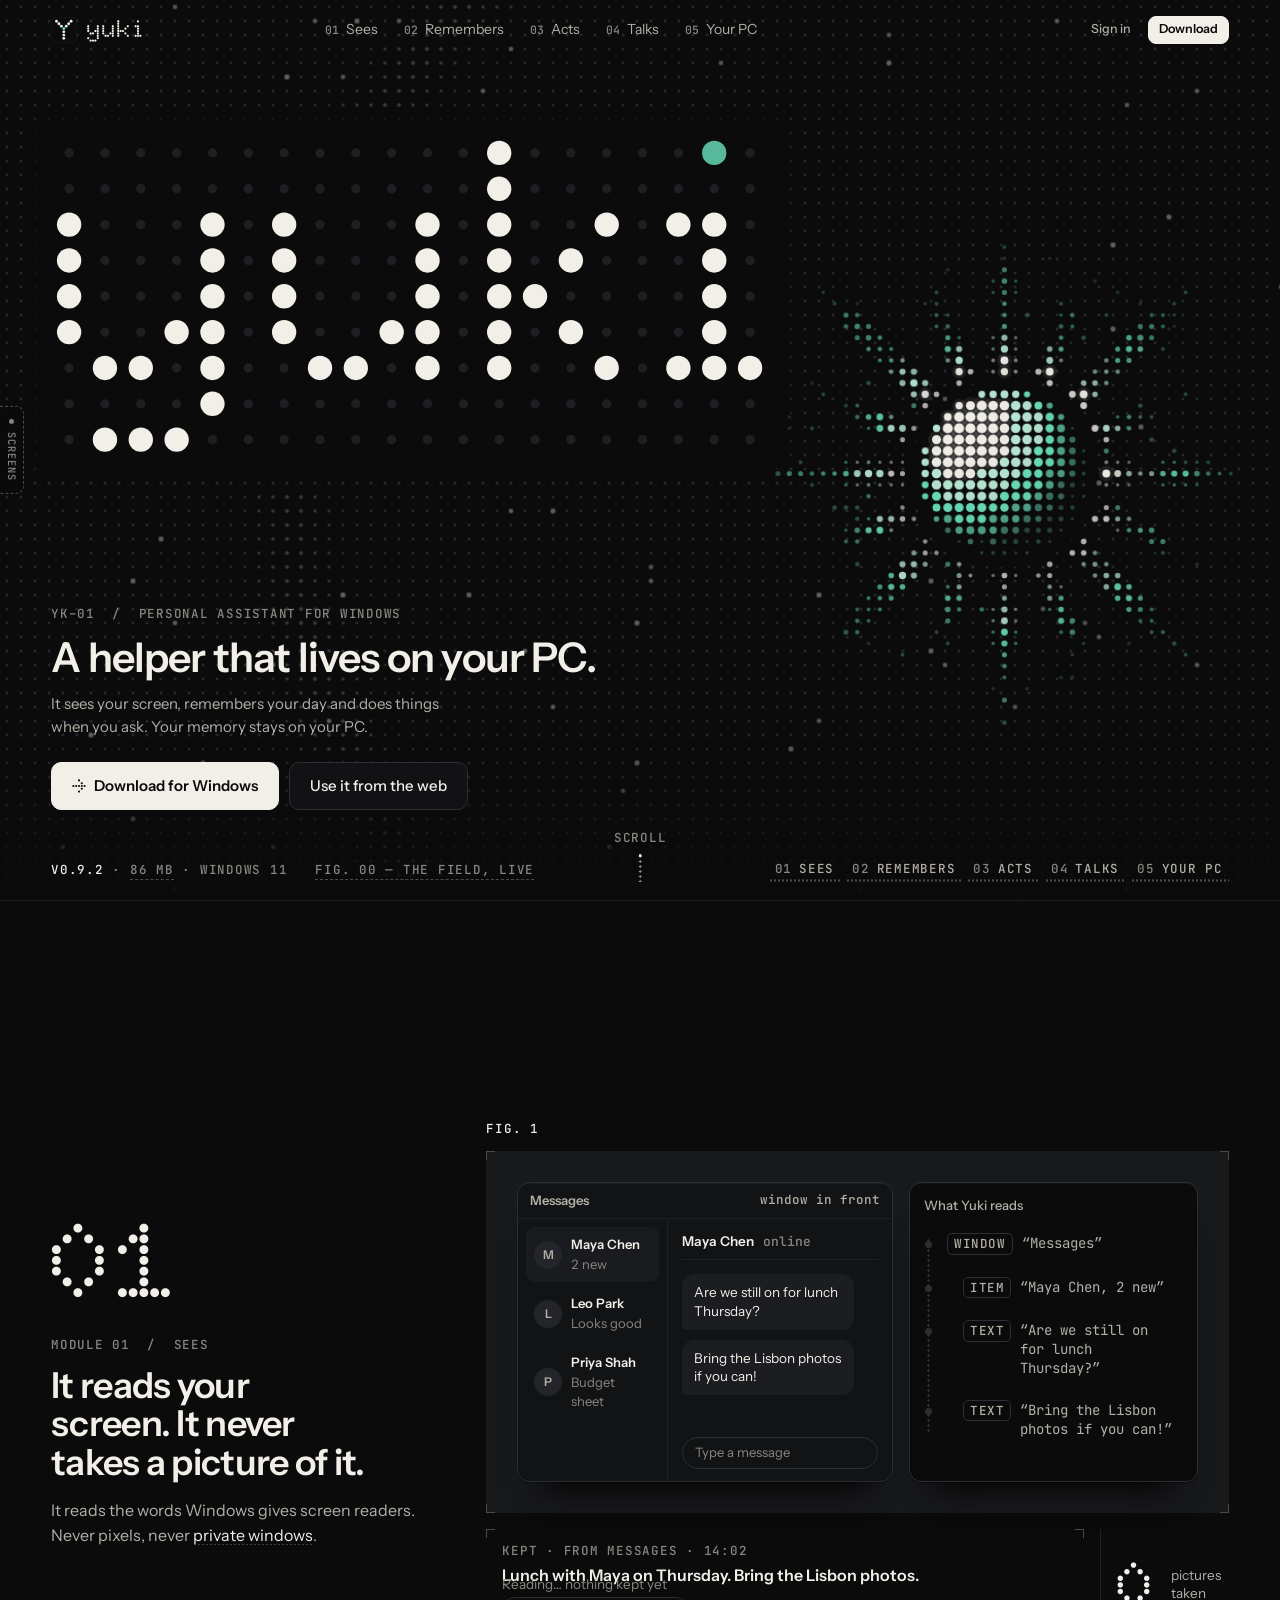
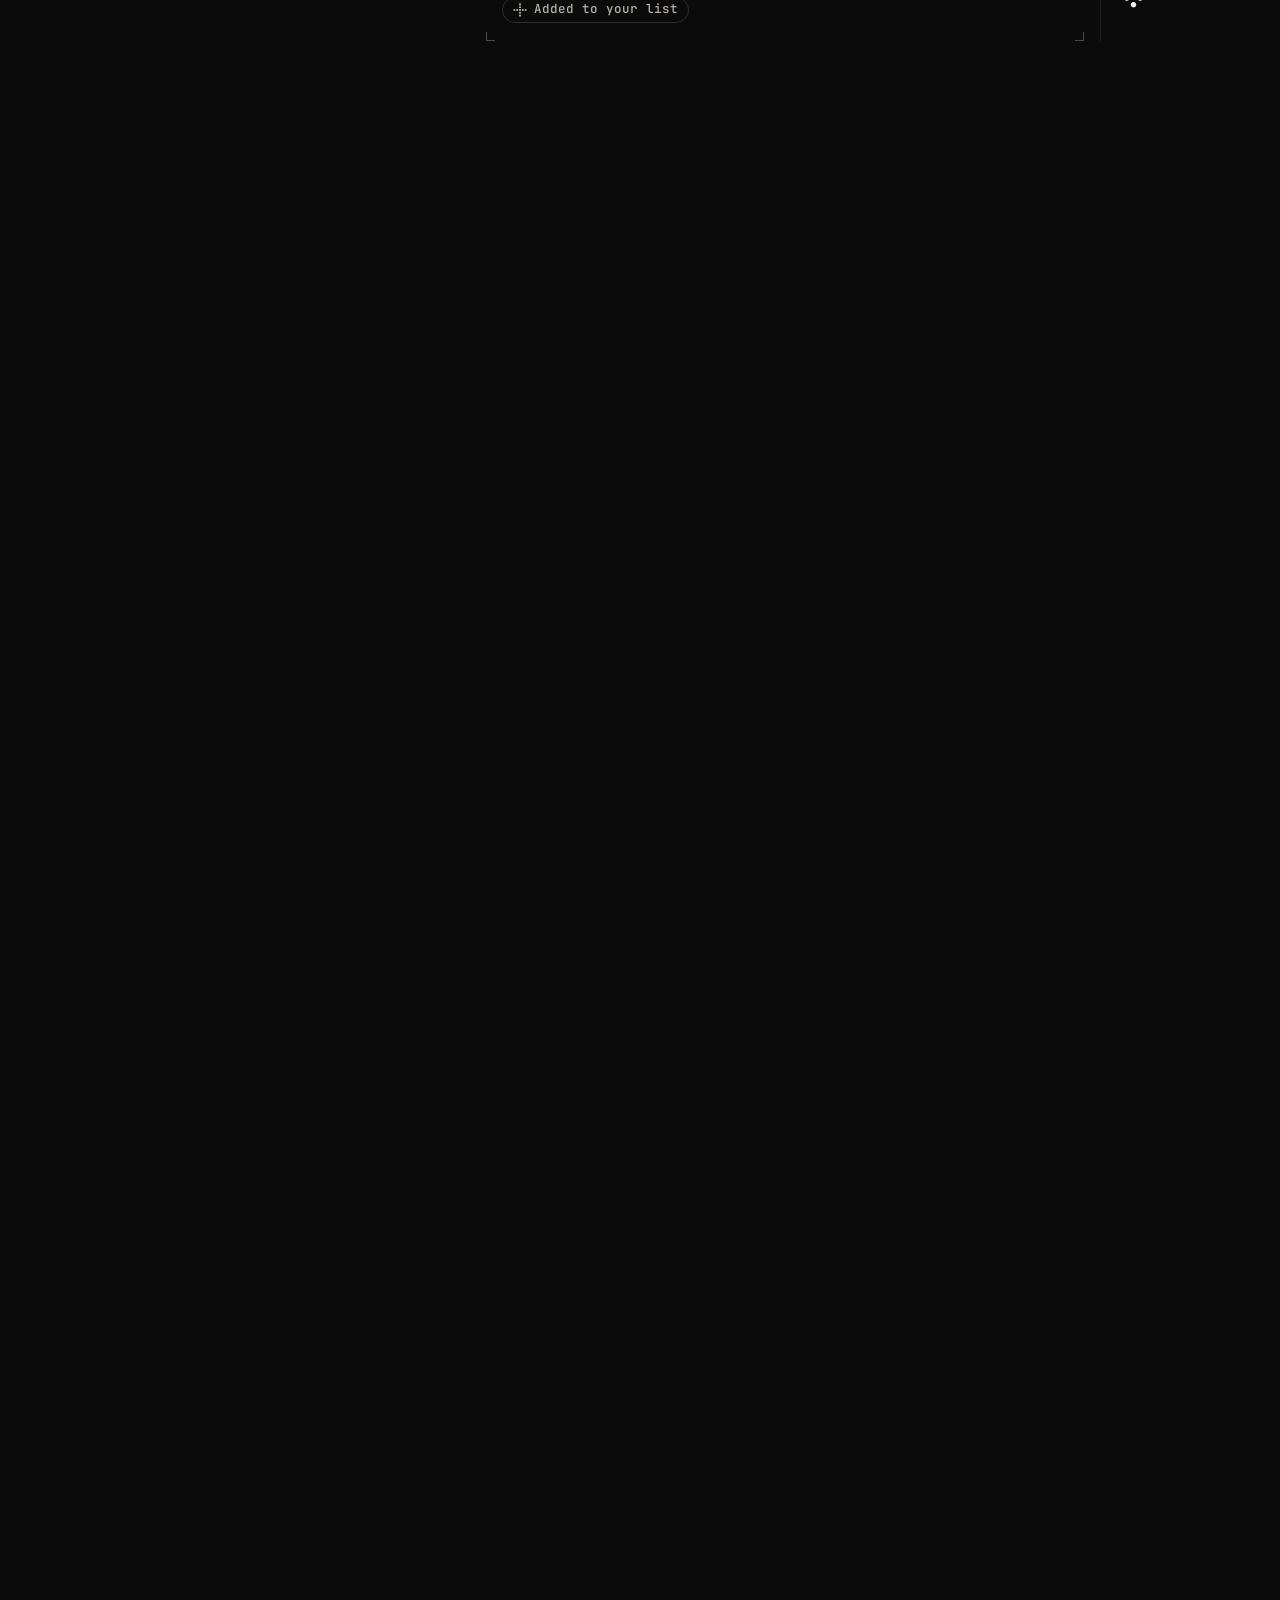
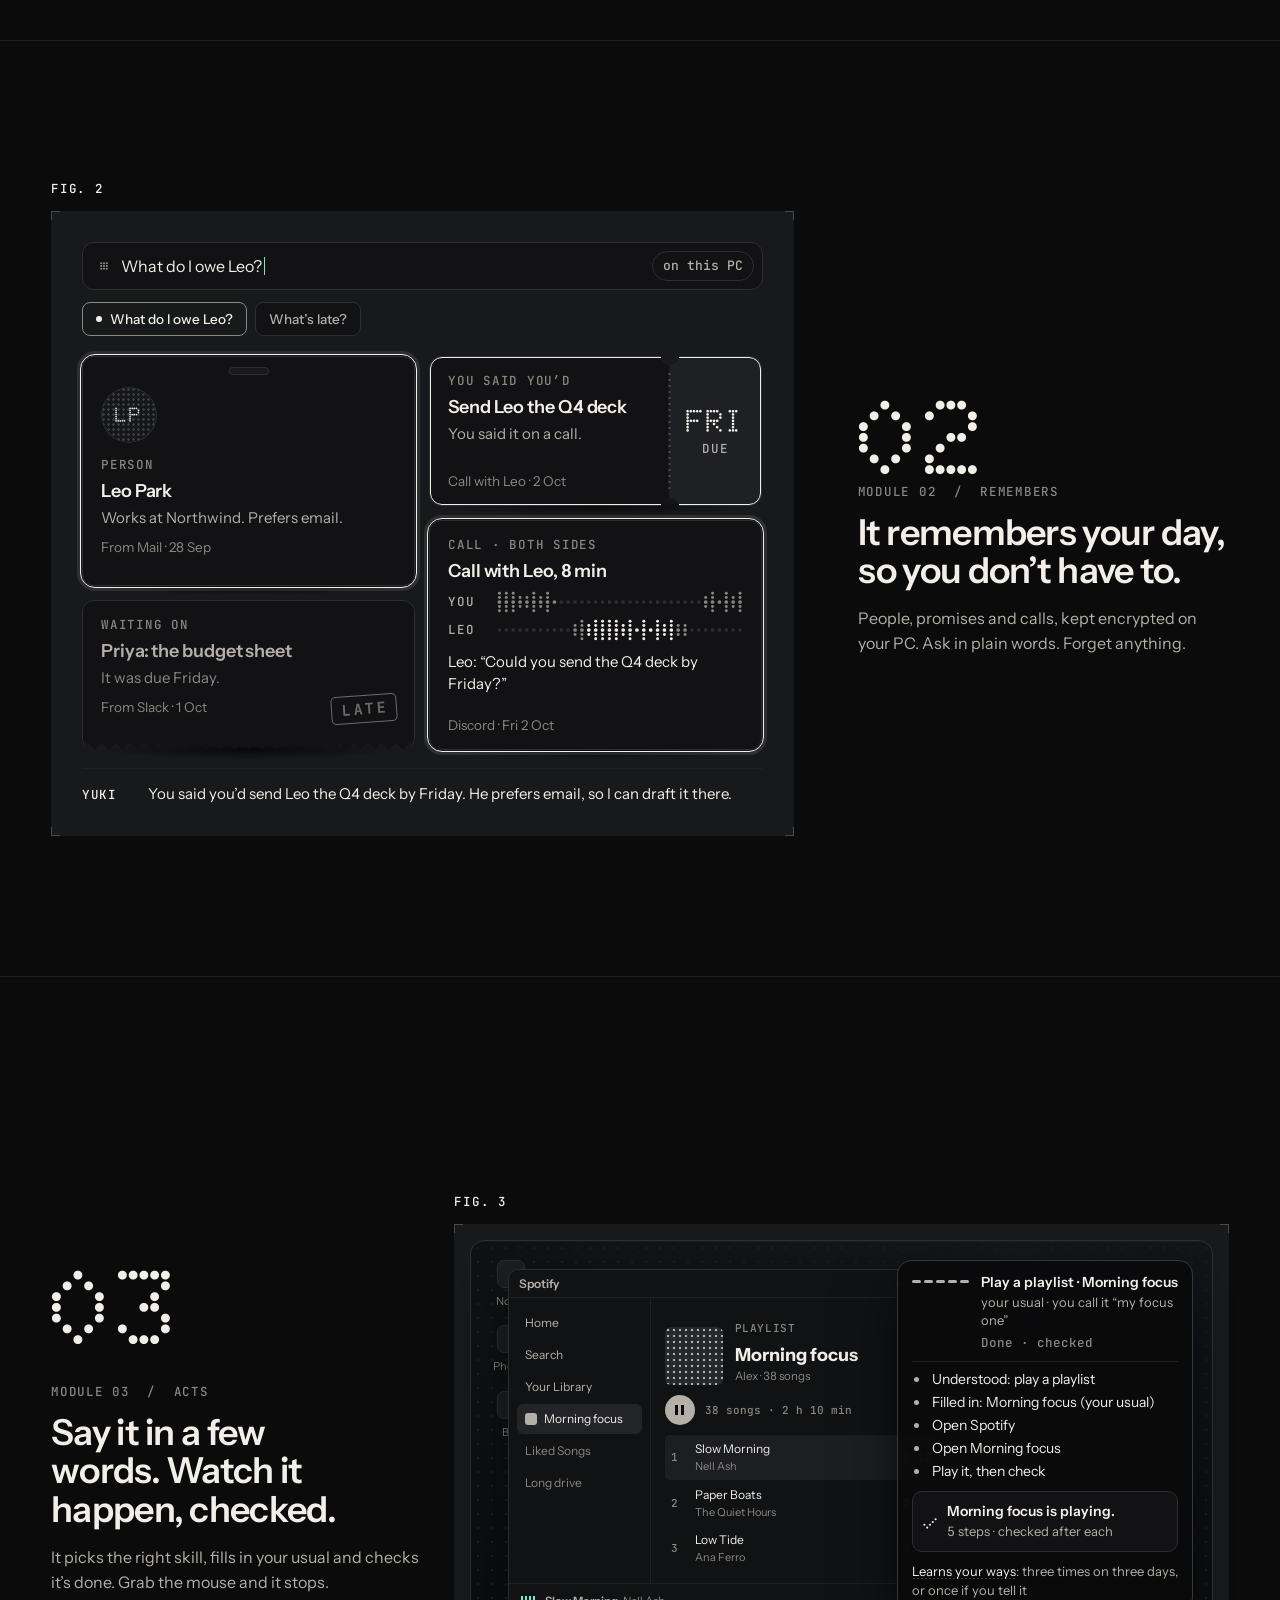
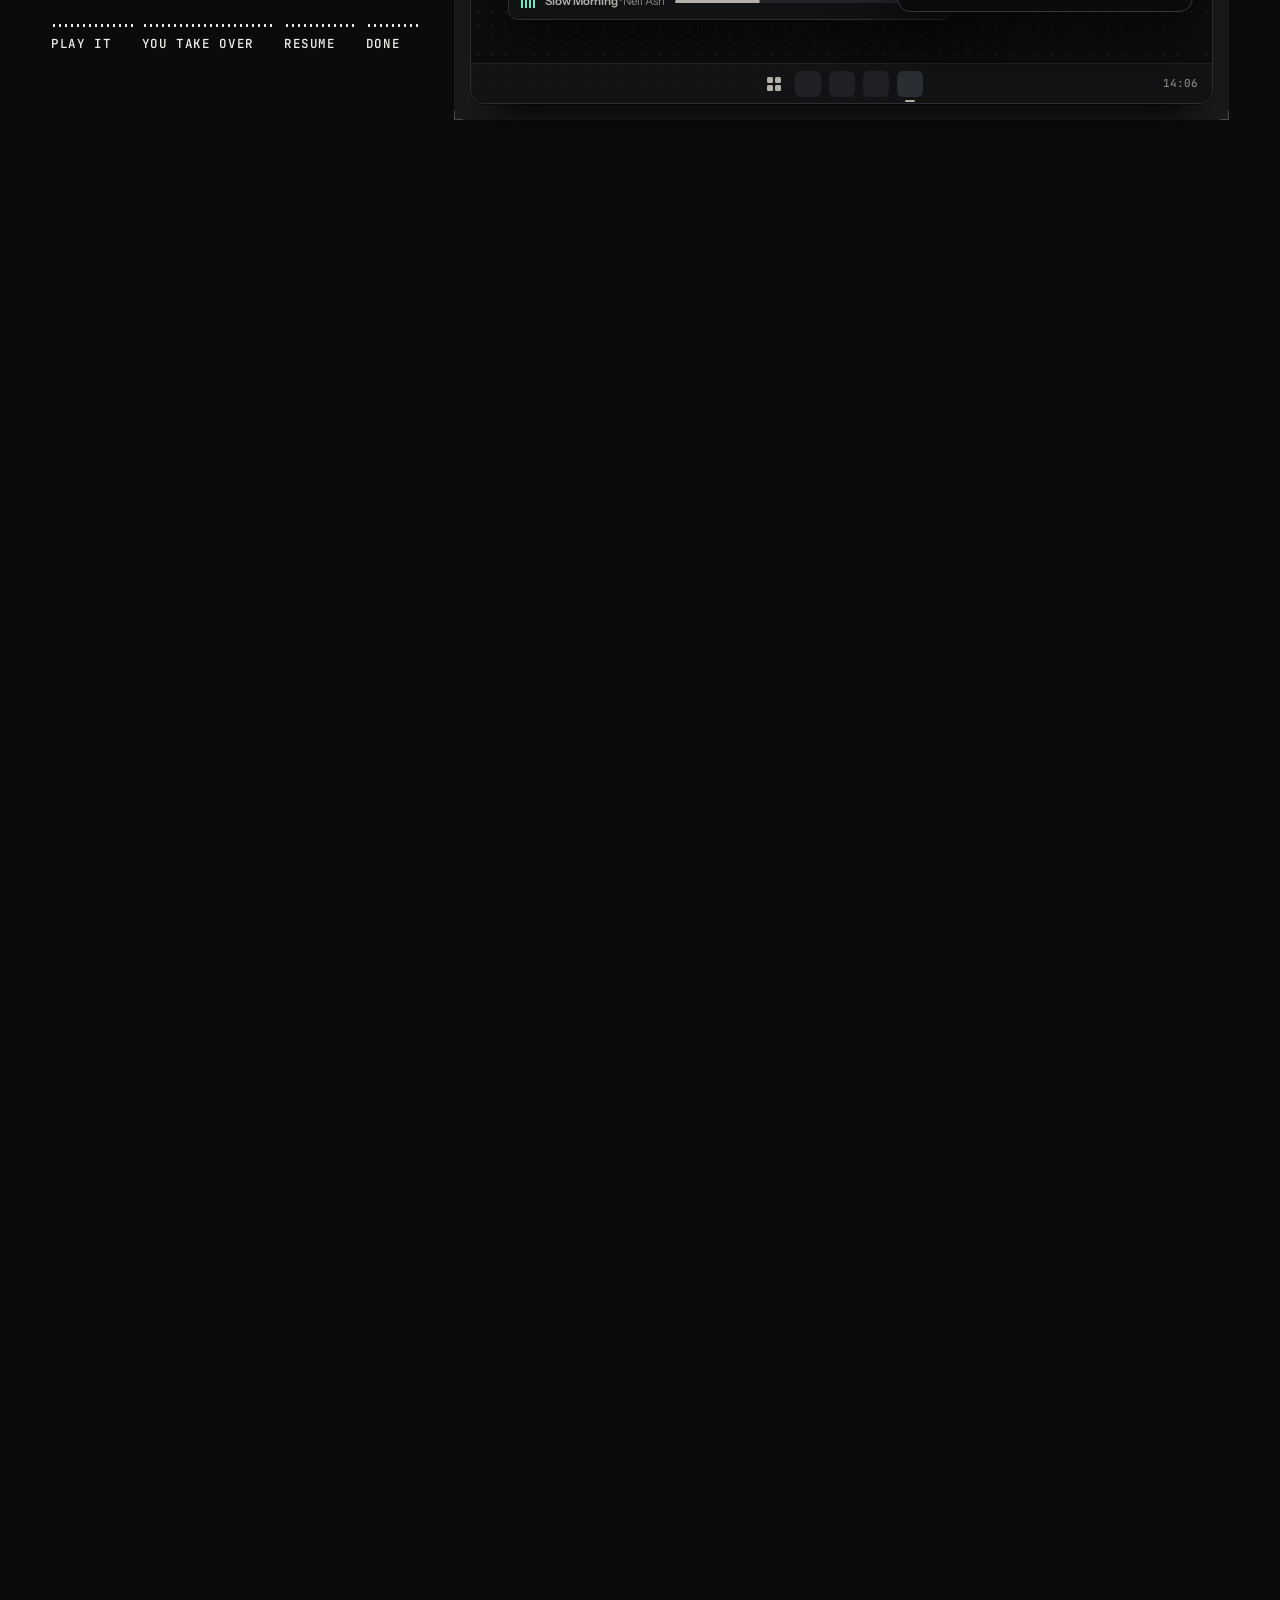
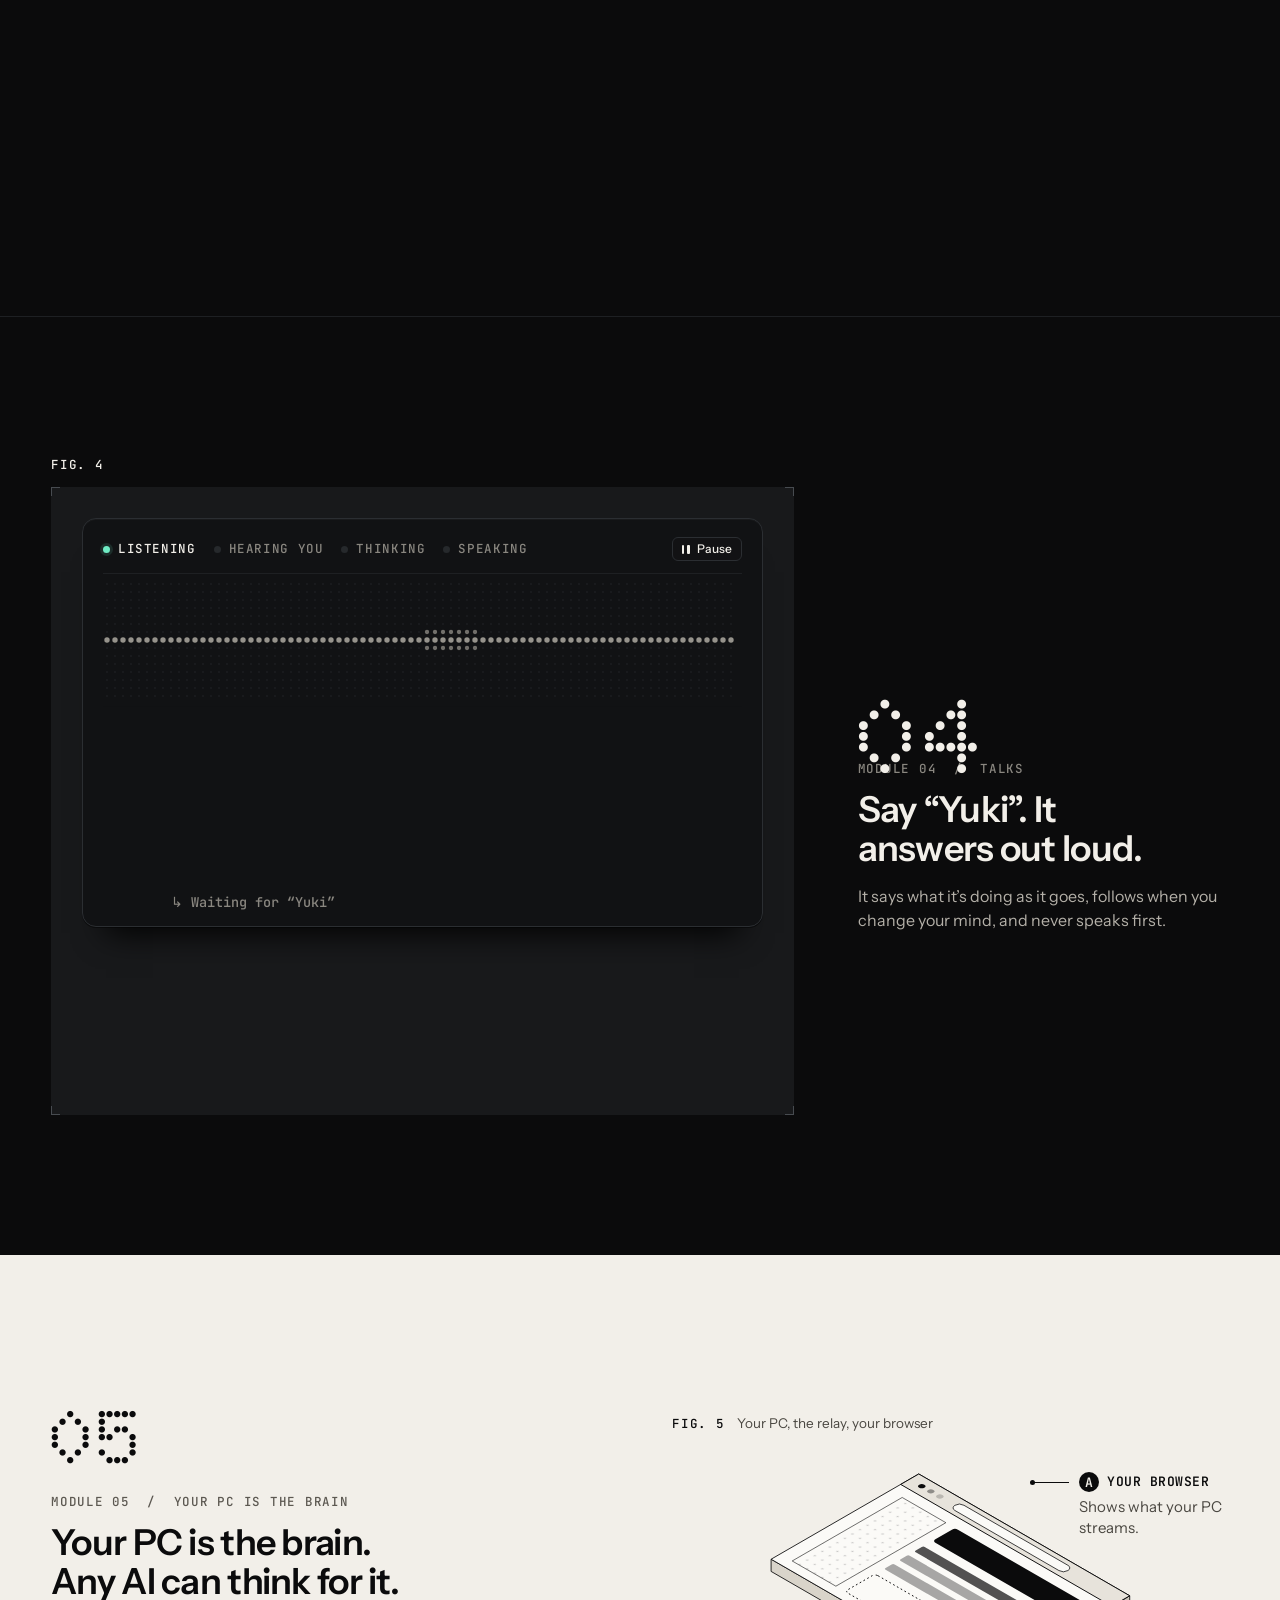
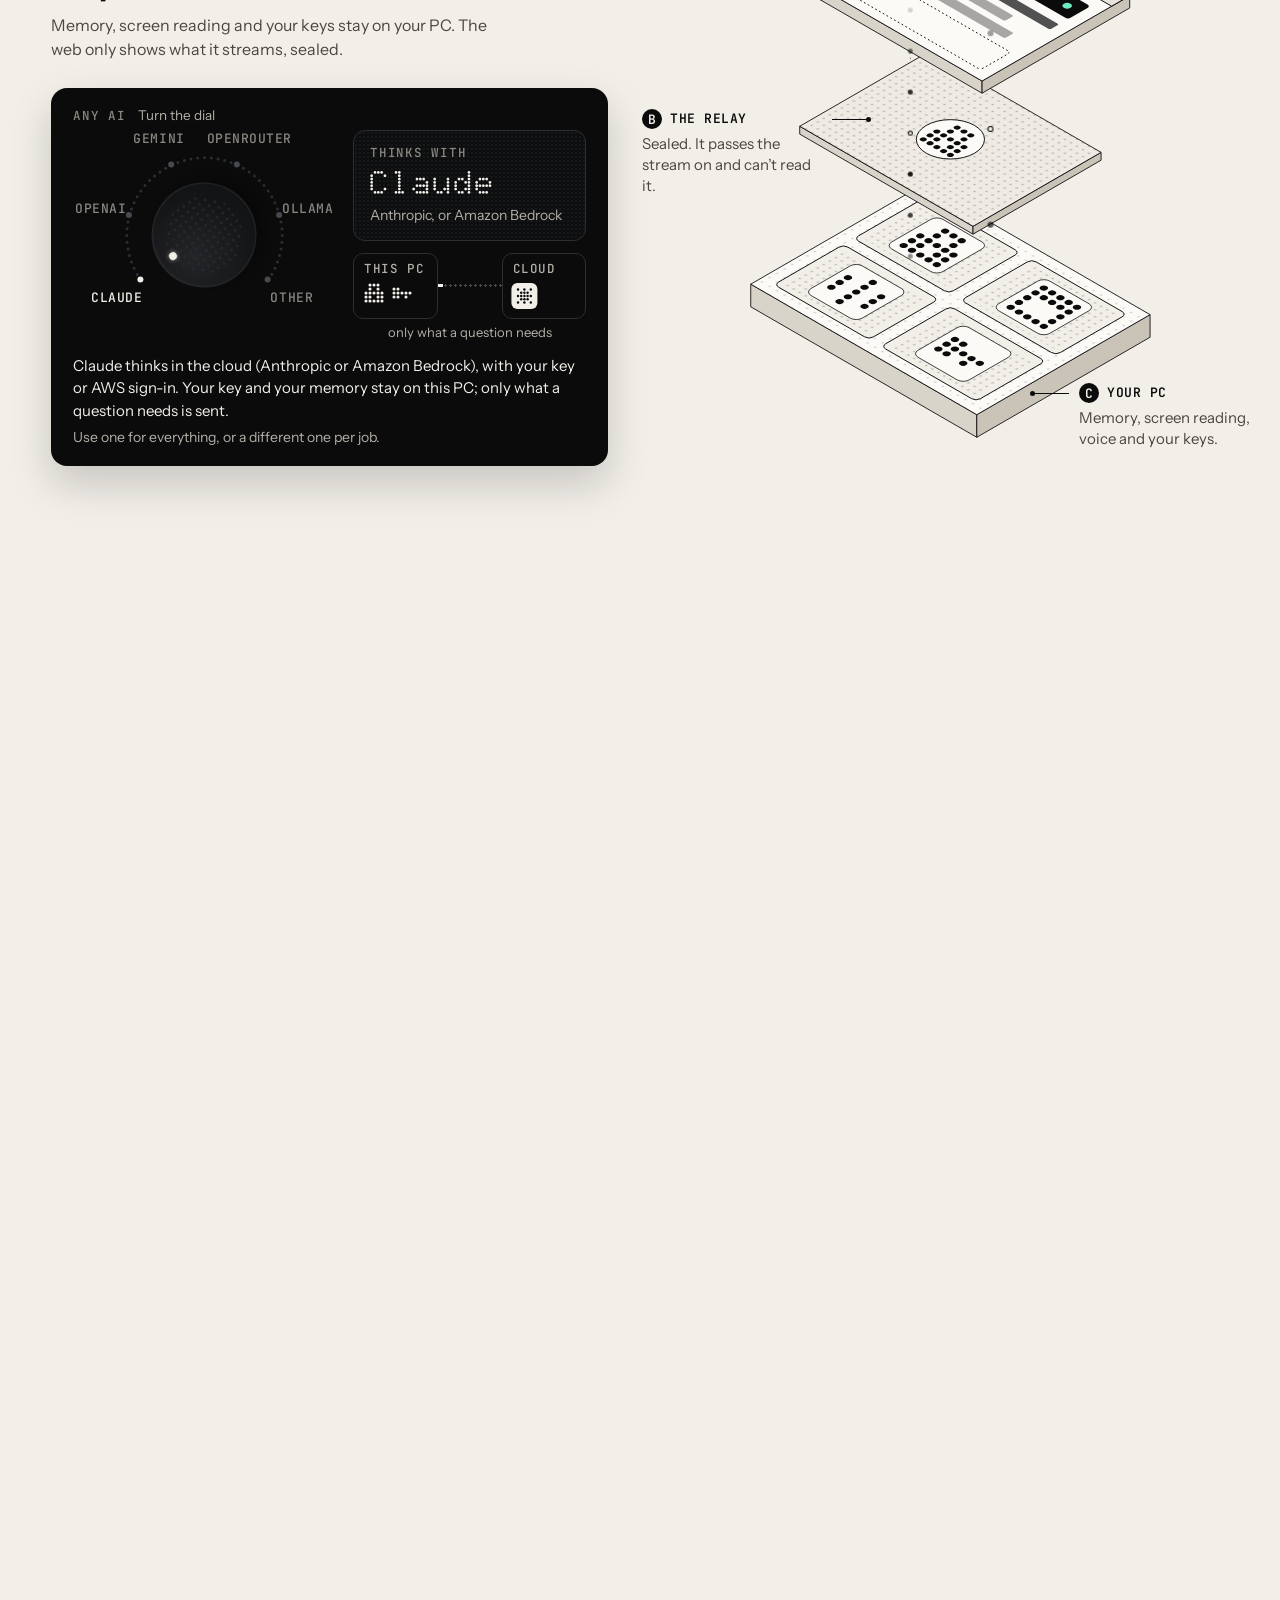
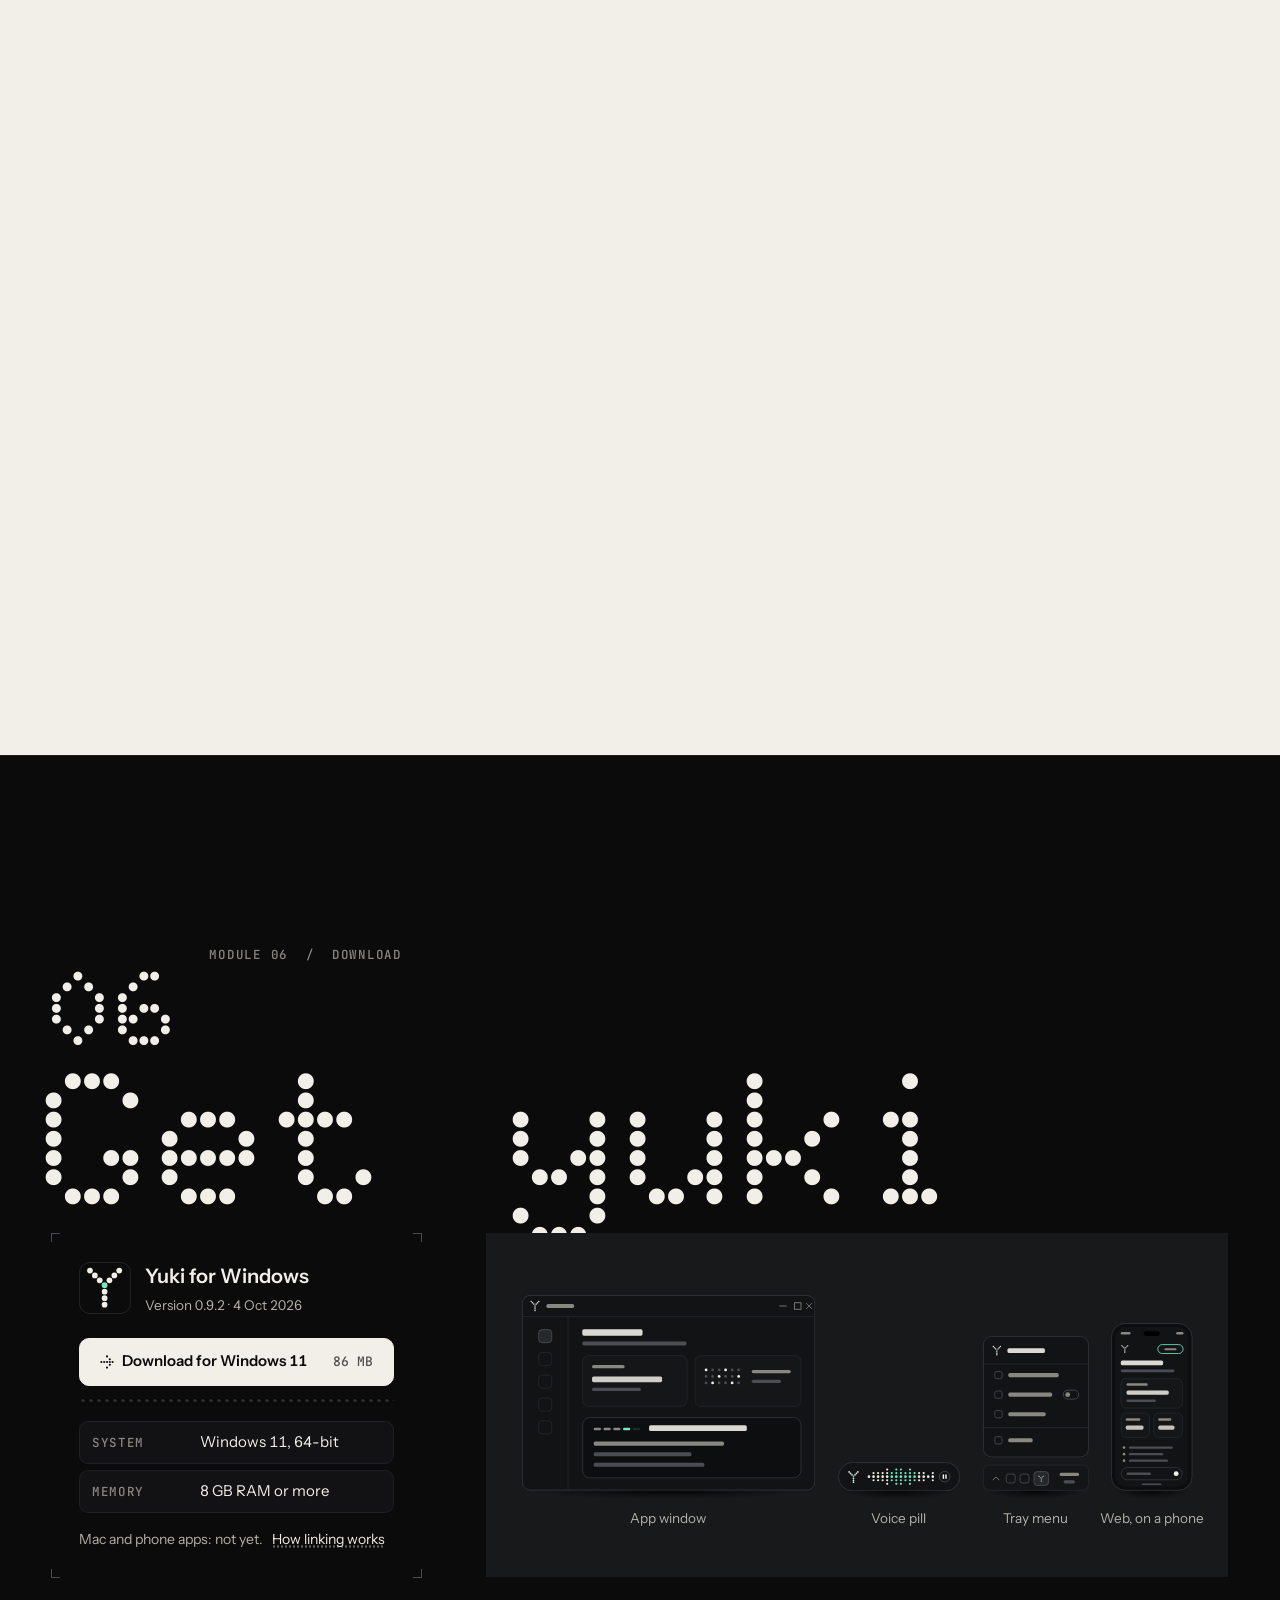
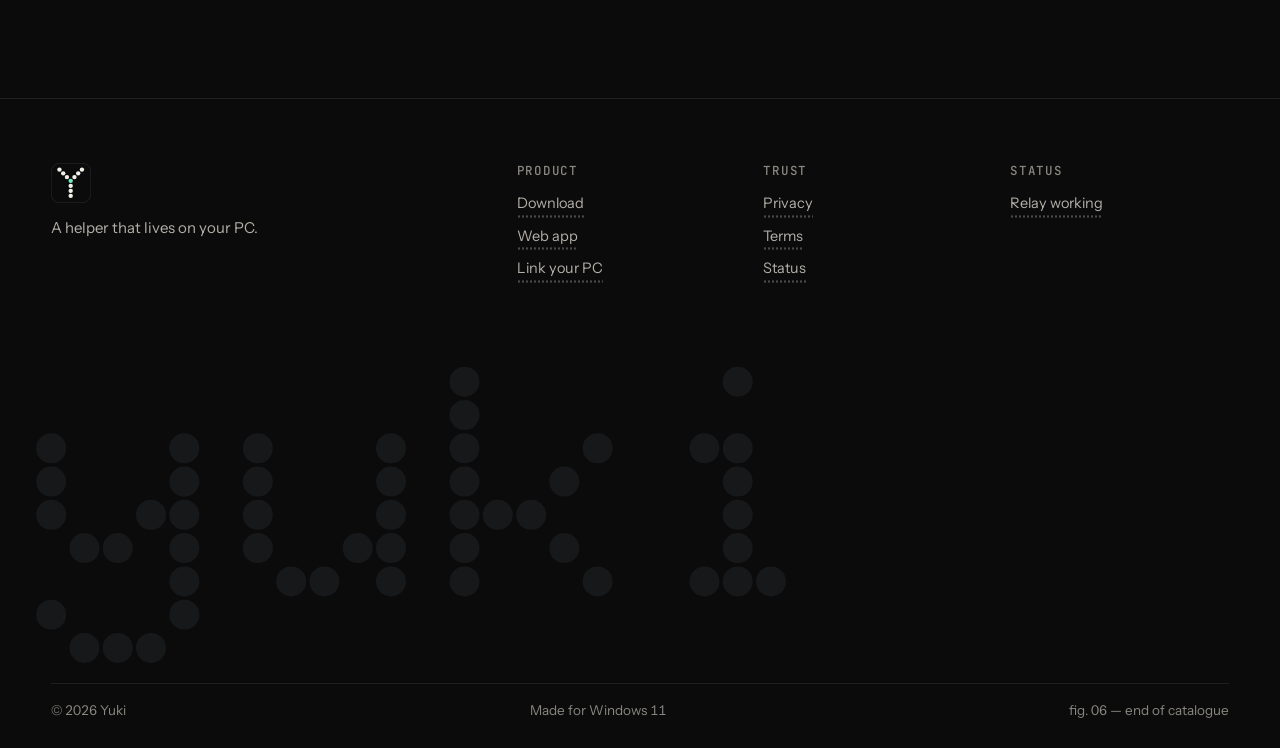
==== commit 3940ae69: "Remove the window dots and every status dot; live is said in words The Messages window loses its thr" ====
--- a/index.html
+++ b/index.html
@@ -68,7 +68,7 @@
         <div class="pstage clear">
           <div class="sees-wrap">
             <div class="fakewin prod" id="fw" data-n="0">
-              <div class="fw-bar"><span class="dots"><i></i><i></i><i></i></span><span class="ttl">Messages</span><span class="fw-tag"><span class="ldot off" id="fw-dot"></span><span id="fw-read">window in front</span></span></div>
+              <div class="fw-bar"><span class="ttl">Messages</span><span class="fw-tag"><span id="fw-read">window in front</span></span></div>
               <div class="fw-body">
                 <aside class="fw-list">
                   <div class="fw-item on" data-n="1"><span class="av">M</span><span><b>Maya Chen</b><em>2 new</em></span></div>
@@ -215,7 +215,7 @@
         <div class="desk prod" id="desk">
           <div class="desk-wall"></div>
           <div class="desk-icons" aria-hidden="true"><span><i></i>Notes</span><span><i></i>Photos</span><span><i></i>Bin</span></div>
-          <div class="ask-cap" id="ask-cap"><span class="ldot blink"></span><span>&ldquo;Yuki, play my focus one.&rdquo;</span></div>
+          <div class="ask-cap" id="ask-cap"><span>&ldquo;Yuki, play my focus one.&rdquo;</span></div>
           <!-- Spotify (generic mock) -->
           <div class="appwin" id="spot">
             <div class="aw-bar"><span>Spotify</span><span class="ctl"><i></i><i></i><i></i></span></div>
@@ -421,7 +421,7 @@
       <div class="foot-brand"><span data-ymark></span><p>A helper that lives on your PC.</p></div>
       <nav aria-label="Product"><p class="lbl">Product</p><a href="#download">Download</a><a href="login.html">Web app</a><a href="link.html">Link your PC</a></nav>
       <nav aria-label="Trust"><p class="lbl">Trust</p><a href="privacy.html">Privacy</a><a href="terms.html">Terms</a><a href="status.html">Status</a></nav>
-      <nav aria-label="Status"><p class="lbl">Status</p><a href="status.html" class="stat" data-fx="pulse"><span class="ldot"></span>Relay working</a></nav>
+      <nav aria-label="Status"><p class="lbl">Status</p><a href="status.html" class="stat">Relay working</a></nav>
     </div>
     <div class="foot-word doto" aria-hidden="true" data-px="0.08" data-fx="lens" data-lens="160">yuki</div>
     <div class="foot-base"><span>&copy; 2026 Yuki</span><span>Made for Windows 11</span><span>fig. 06 &mdash; end of catalogue</span></div>
--- a/css/base.css
+++ b/css/base.css
@@ -153,12 +153,7 @@
   border: 1px solid var(--hair-2); color: var(--text-2); font: 500 12.5px/1 var(--f-mono); white-space: nowrap;
 }
 .chip.live { border-color: rgba(var(--live-rgb), .4); color: var(--live); }
-.ldot { position: relative; width: 7px; height: 7px; border-radius: 50%; background: var(--live); flex: none; }
-/* the ring slot for fx "pulse" (one mint ring, twice); idle until js/fx.js adds .fx-pulse */
-.ldot::after { content: ''; position: absolute; inset: -1px; border-radius: 50%; border: 1px solid var(--live); opacity: 0; pointer-events: none; }
-.ldot.off::after { display: none; }
-.ldot.blink { animation: blink 1.6s steps(2, jump-none) infinite; }
-.ldot.off { background: transparent; border: 1px solid var(--text-3); }
+/* no status dots (19 Oct): live is said in words and mint text, never a dot beside them */
 @keyframes blink { 50% { opacity: .3; } }
 
 /* inputs */
--- a/css/fx.css
+++ b/css/fx.css
@@ -22,7 +22,7 @@
                  --dl-y moves the bright line, --dl-rest the faint one (both 0).
      8  spec     data-spec="text": the shared #fx-tip (13px mono). data-spec-tap: plain tap opens it on touch
                  (else long-press 450ms). data-spec-notab: fx won't add tabindex="0". Never the only copy.
-     9  pulse    on .ldot or anything holding one (live things only): one mint ring, twice. Fires "fx:pulse".
+     9  pulse    live things only: one mint ring from the element's own edge, twice. Fires "fx:pulse".
     10  reveal   data-reveal="rise|wipe|stagger" (core.js), data-odo="1,284" (fx.js): digits roll in columns.
    ===================================================================== */
 
@@ -141,9 +141,10 @@
 html.fx-touch [data-spec] { -webkit-touch-callout: none; -webkit-user-select: none; user-select: none; }
 [data-spec]:not(a):not(button):not(.key) { cursor: help; }
 
-/* ---------- 9: live pulse (the ring slot is .ldot::after in base.css) ---------- */
-.fx-pulse.ldot::after, .fx-pulse .ldot::after { animation: fx-pulse 900ms var(--ease-out) 2; }
-@keyframes fx-pulse { from { transform: scale(1); opacity: .55; } to { transform: scale(3); opacity: 0; } }
+/* ---------- 9: live pulse (19 Oct: there are no status dots, so the ring leaves the element's own edge) ---------- */
+.fx-pulse { position: relative; }
+.fx-pulse::after { content: ''; position: absolute; inset: -1px; border-radius: inherit; pointer-events: none; animation: fx-pulse 900ms var(--ease-out) 2; }
+@keyframes fx-pulse { from { box-shadow: 0 0 0 0 rgba(var(--live-rgb), .55); } to { box-shadow: 0 0 0 7px rgba(var(--live-rgb), 0); } }
 
 /* ---------- 10: reveals (rise kept low-specificity so a page's own rise wins) + odometer ---------- */
 :where([data-reveal]) { opacity: 0; transform: translateY(18px); transition: opacity .8s var(--ease-out), transform .8s var(--ease-out); }
--- a/css/landing.css
+++ b/css/landing.css
@@ -104,11 +104,9 @@
 .sees-wrap { display: grid; grid-template-columns: minmax(0, 1.3fr) minmax(0, 1fr); gap: 16px; align-items: stretch; }
 .fakewin { position: relative; border: 1px solid var(--hair-2); border-radius: 12px; background: #121315; min-height: 300px; display: flex; flex-direction: column; }
 .fw-bar { height: 36px; display: flex; align-items: center; gap: 10px; padding: 0 12px; border-bottom: 1px solid var(--hair); }
-.fw-bar .dots { display: flex; gap: 5px; } .fw-bar .dots i { width: 7px; height: 7px; border-radius: 50%; background: #2B2E32; }
 .fw-bar .ttl { font-size: 13px; font-weight: 600; color: var(--text-2); }
 .fw-tag { margin-left: auto; display: inline-flex; align-items: center; gap: 7px; min-width: 0; font: 500 12.5px/1 var(--f-mono); color: var(--text-2); white-space: nowrap; }
 .fw-tag #fw-read { overflow: hidden; text-overflow: ellipsis; }
-.fw-tag .ldot.off { border-color: var(--mark); }
 .fw-body { flex: 1; display: grid; grid-template-columns: 40% 60%; min-height: 0; }
 .fw-list { border-right: 1px solid var(--hair); padding: 8px; display: flex; flex-direction: column; gap: 4px; }
 .fw-item { position: relative; display: grid; grid-template-columns: 28px minmax(0, 1fr); gap: 9px; align-items: center; padding: 8px; border-radius: 8px; font-size: 12.5px; }
@@ -552,7 +550,6 @@
 .foot nav .lbl { margin: 0 0 6px; }
 .foot nav a { color: var(--text-2); text-decoration: none; font-size: 14.5px; padding-bottom: 3px; transition: color var(--d-fast); }
 .foot nav a:hover, .foot nav a:focus-visible { color: var(--text); }
-.foot .stat { display: inline-flex; align-items: center; gap: 8px; }
 .foot-word { display: block; font-size: clamp(110px, 26vw, 470px); line-height: 1.05; color: #17181A; margin: 40px 0 10px -0.05em; font-weight: 900; user-select: none; }
 .foot-word .fx-ln-t { color: #303338; }
 .foot-base { display: flex; justify-content: space-between; gap: 16px; flex-wrap: wrap; border-top: 1px solid var(--hair); padding-top: 16px; font-size: var(--t-cap); color: var(--text-3); }
@@ -680,8 +677,7 @@
   .sees-wrap { grid-template-columns: minmax(0, 1fr); gap: 10px; }
   .fakewin { min-height: 0; }
   .fw-bar { height: 32px; }
-  .fw-tag #fw-read { display: none; }
-  .fw-tag::after { content: 'reading'; }
+  .fw-tag { font-size: 12px; }
   .fw-item { grid-template-columns: 22px 1fr; padding: 5px; gap: 7px; }
   .fw-item .av { width: 22px; height: 22px; font-size: 11px; }
   .fw-item b { font-size: 13px; } .fw-item em { font-size: 12.5px; }
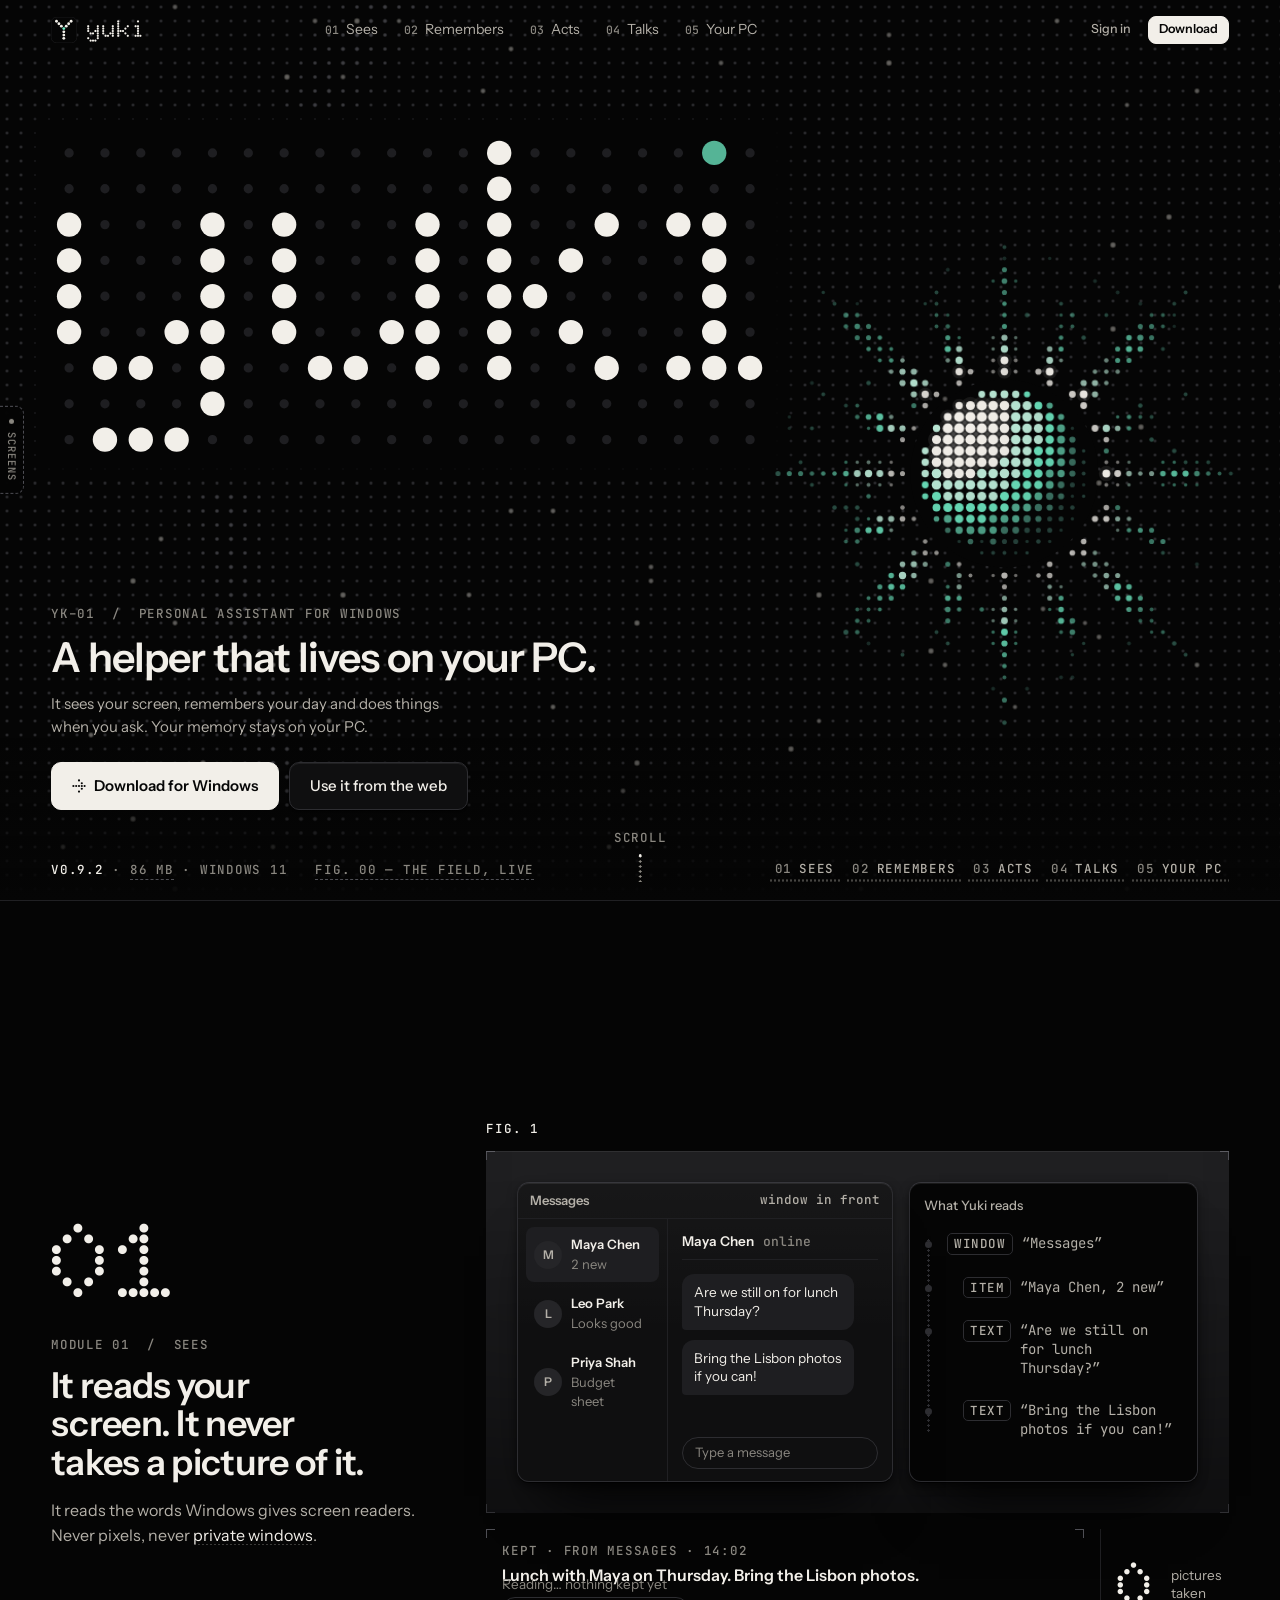
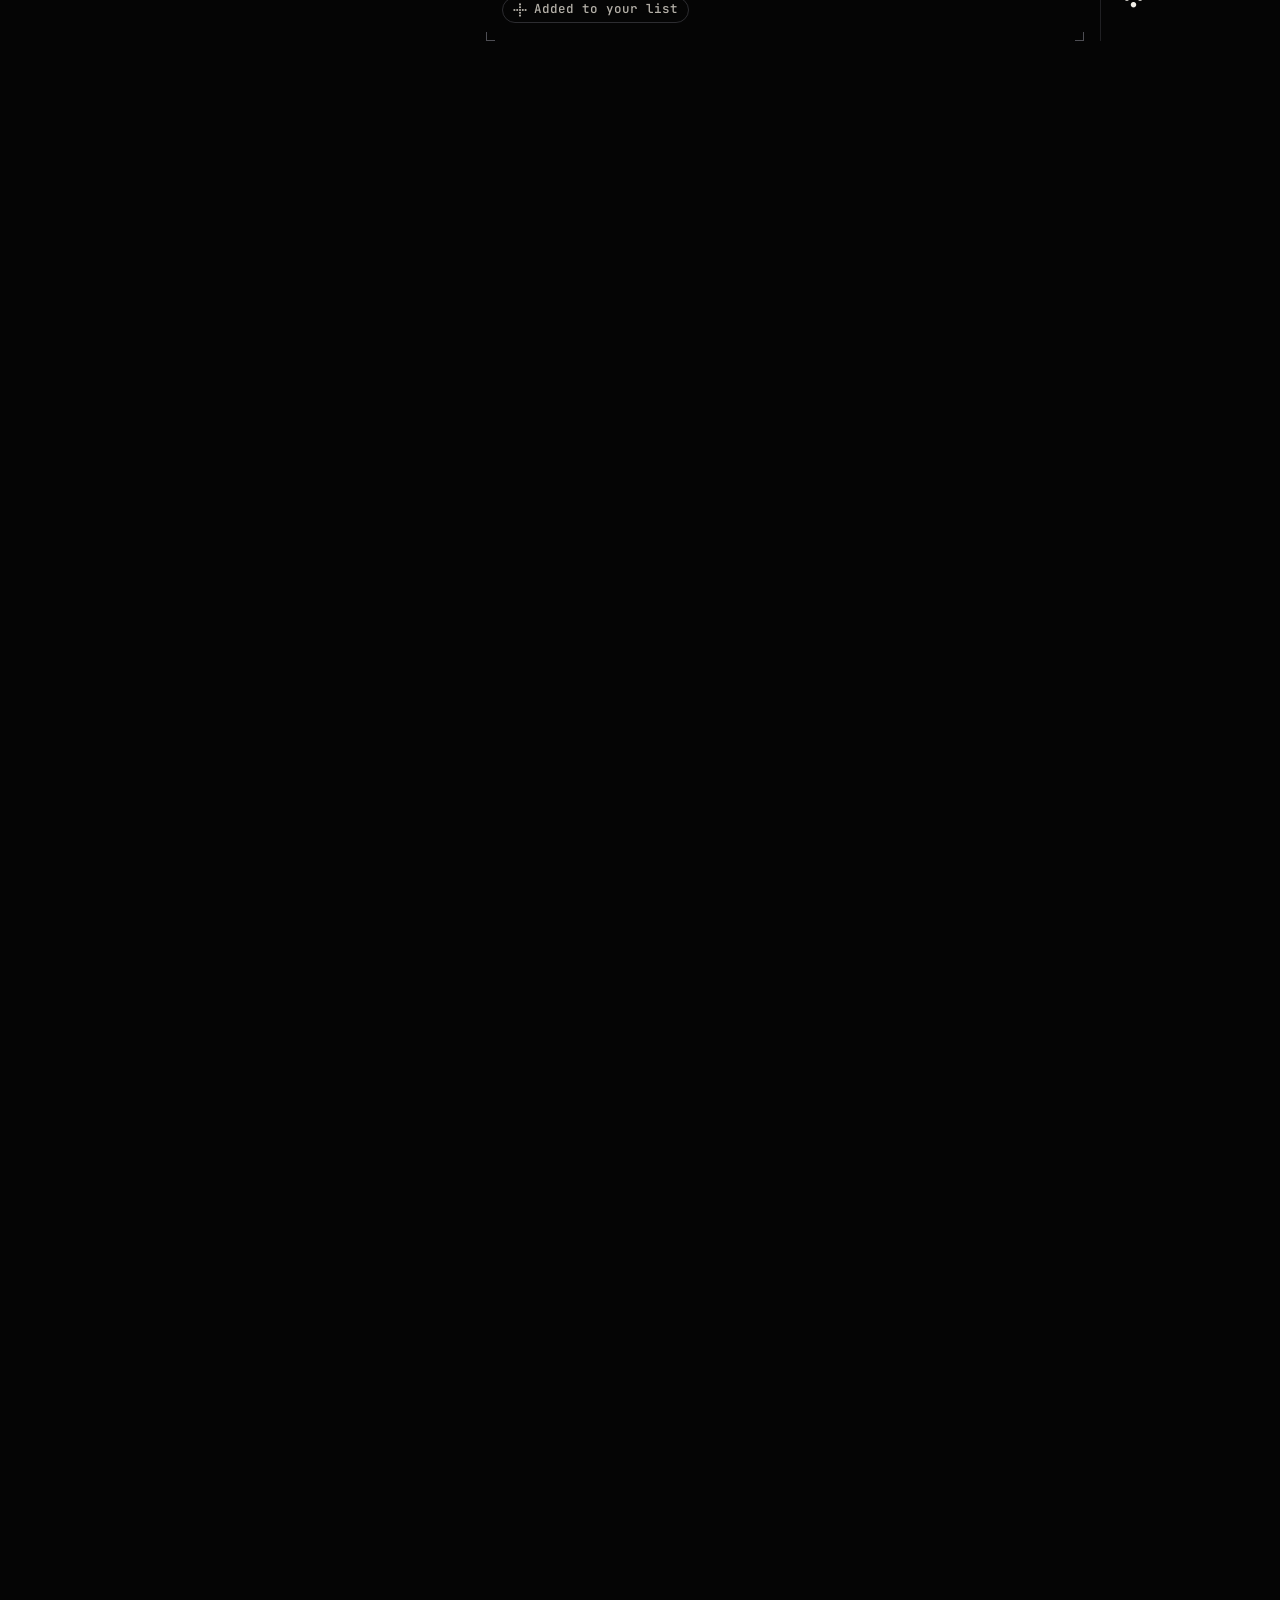
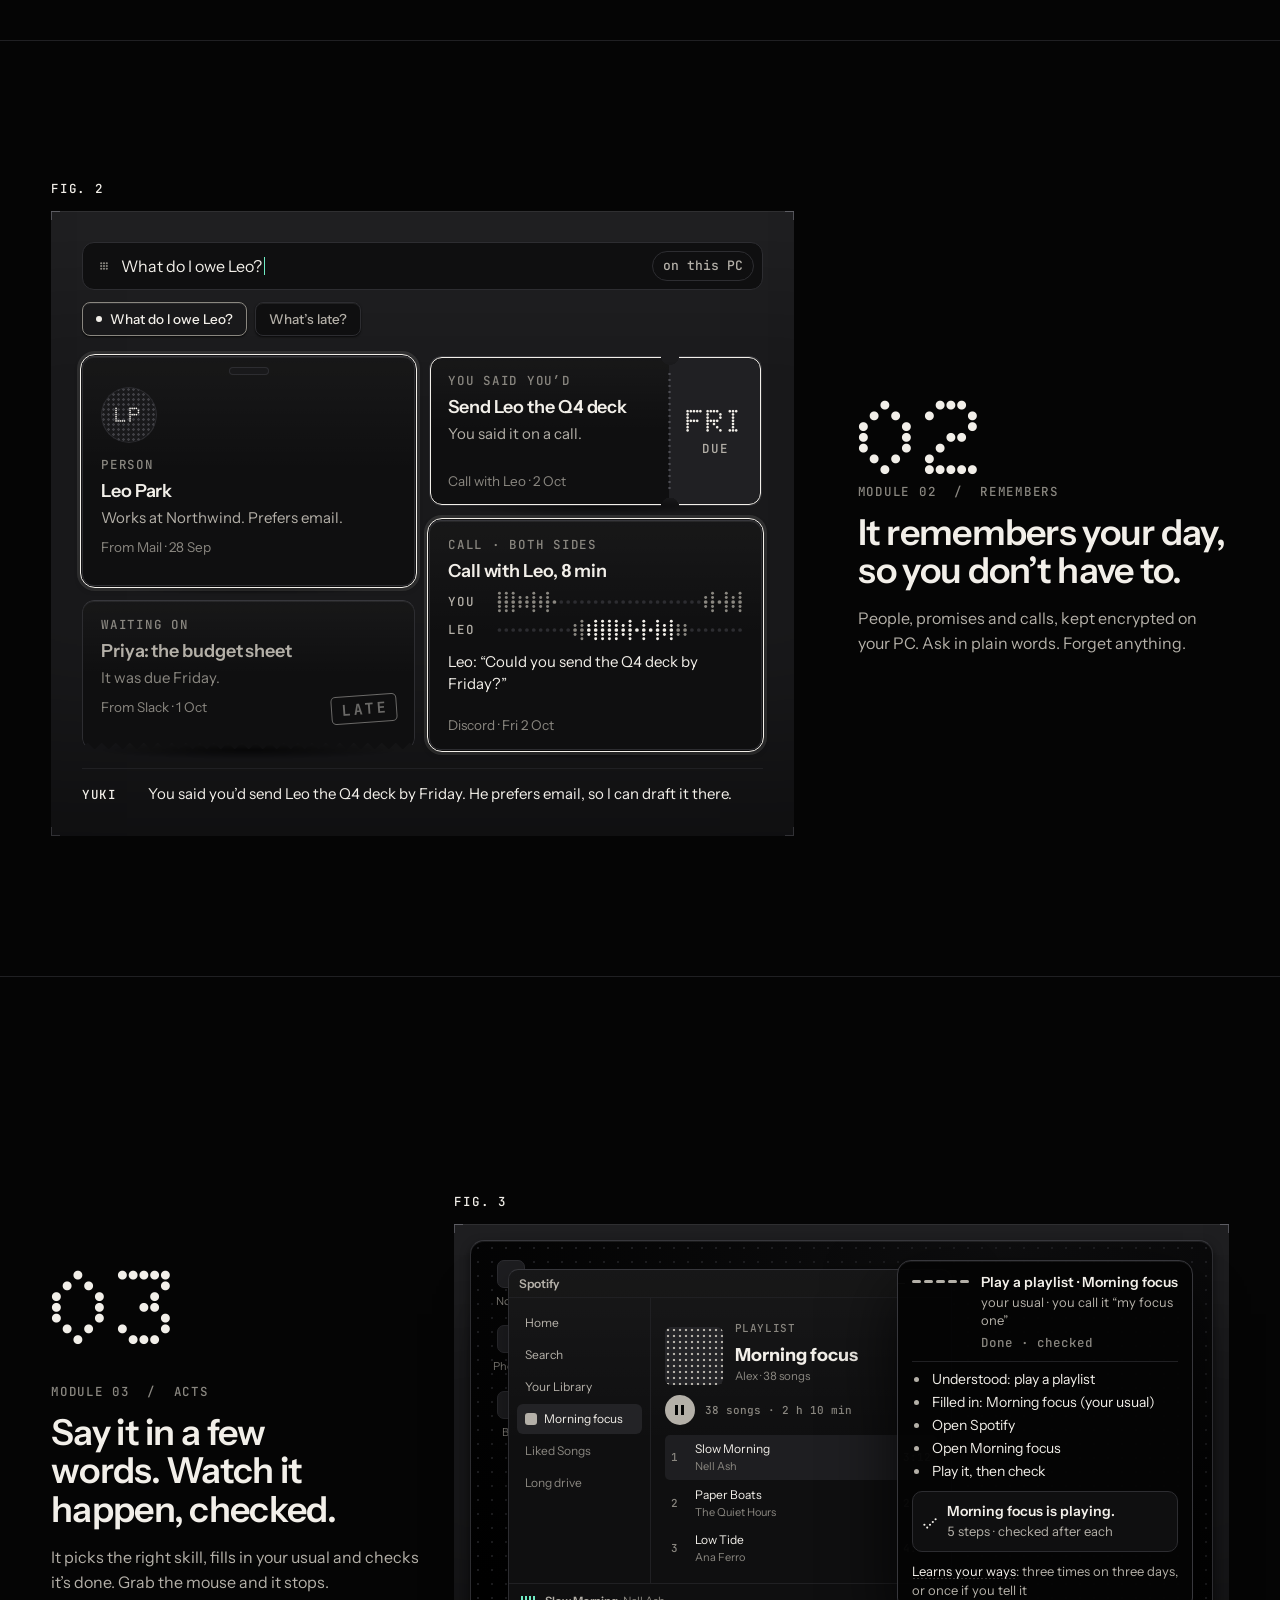
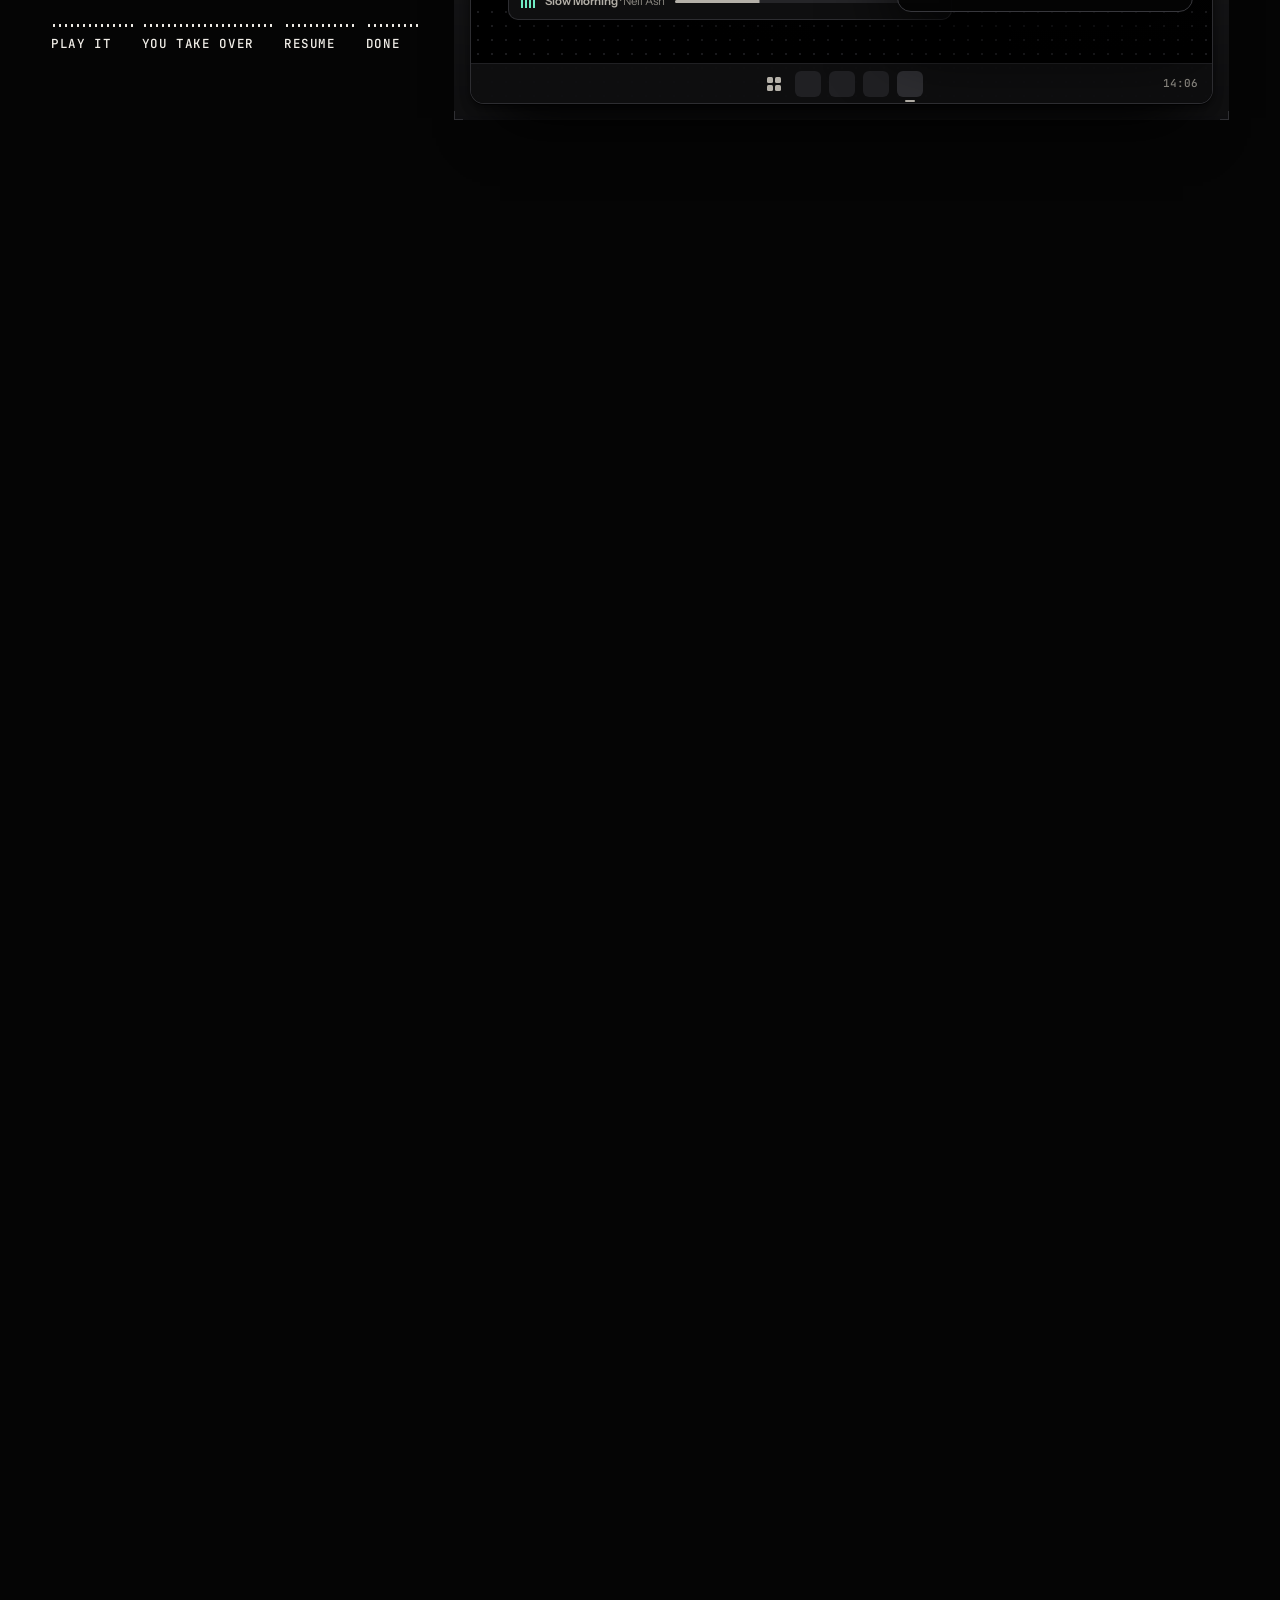
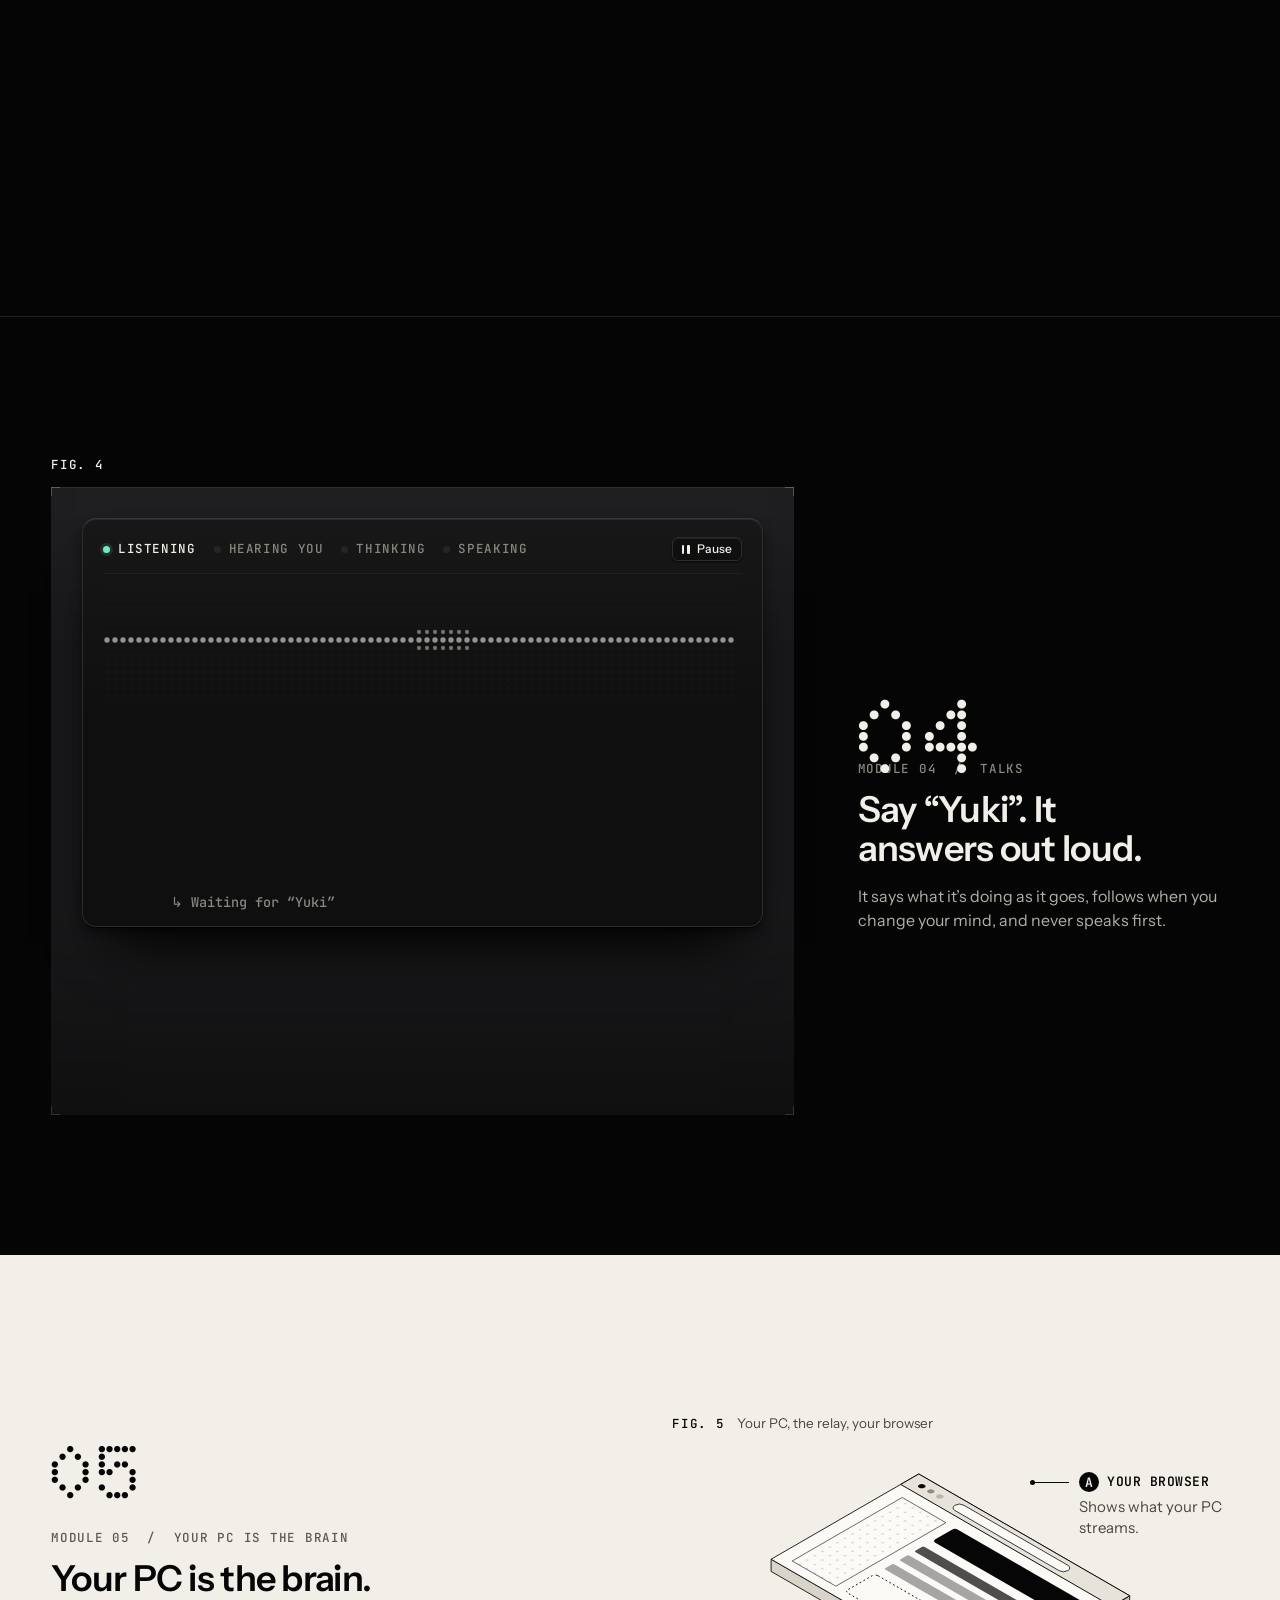
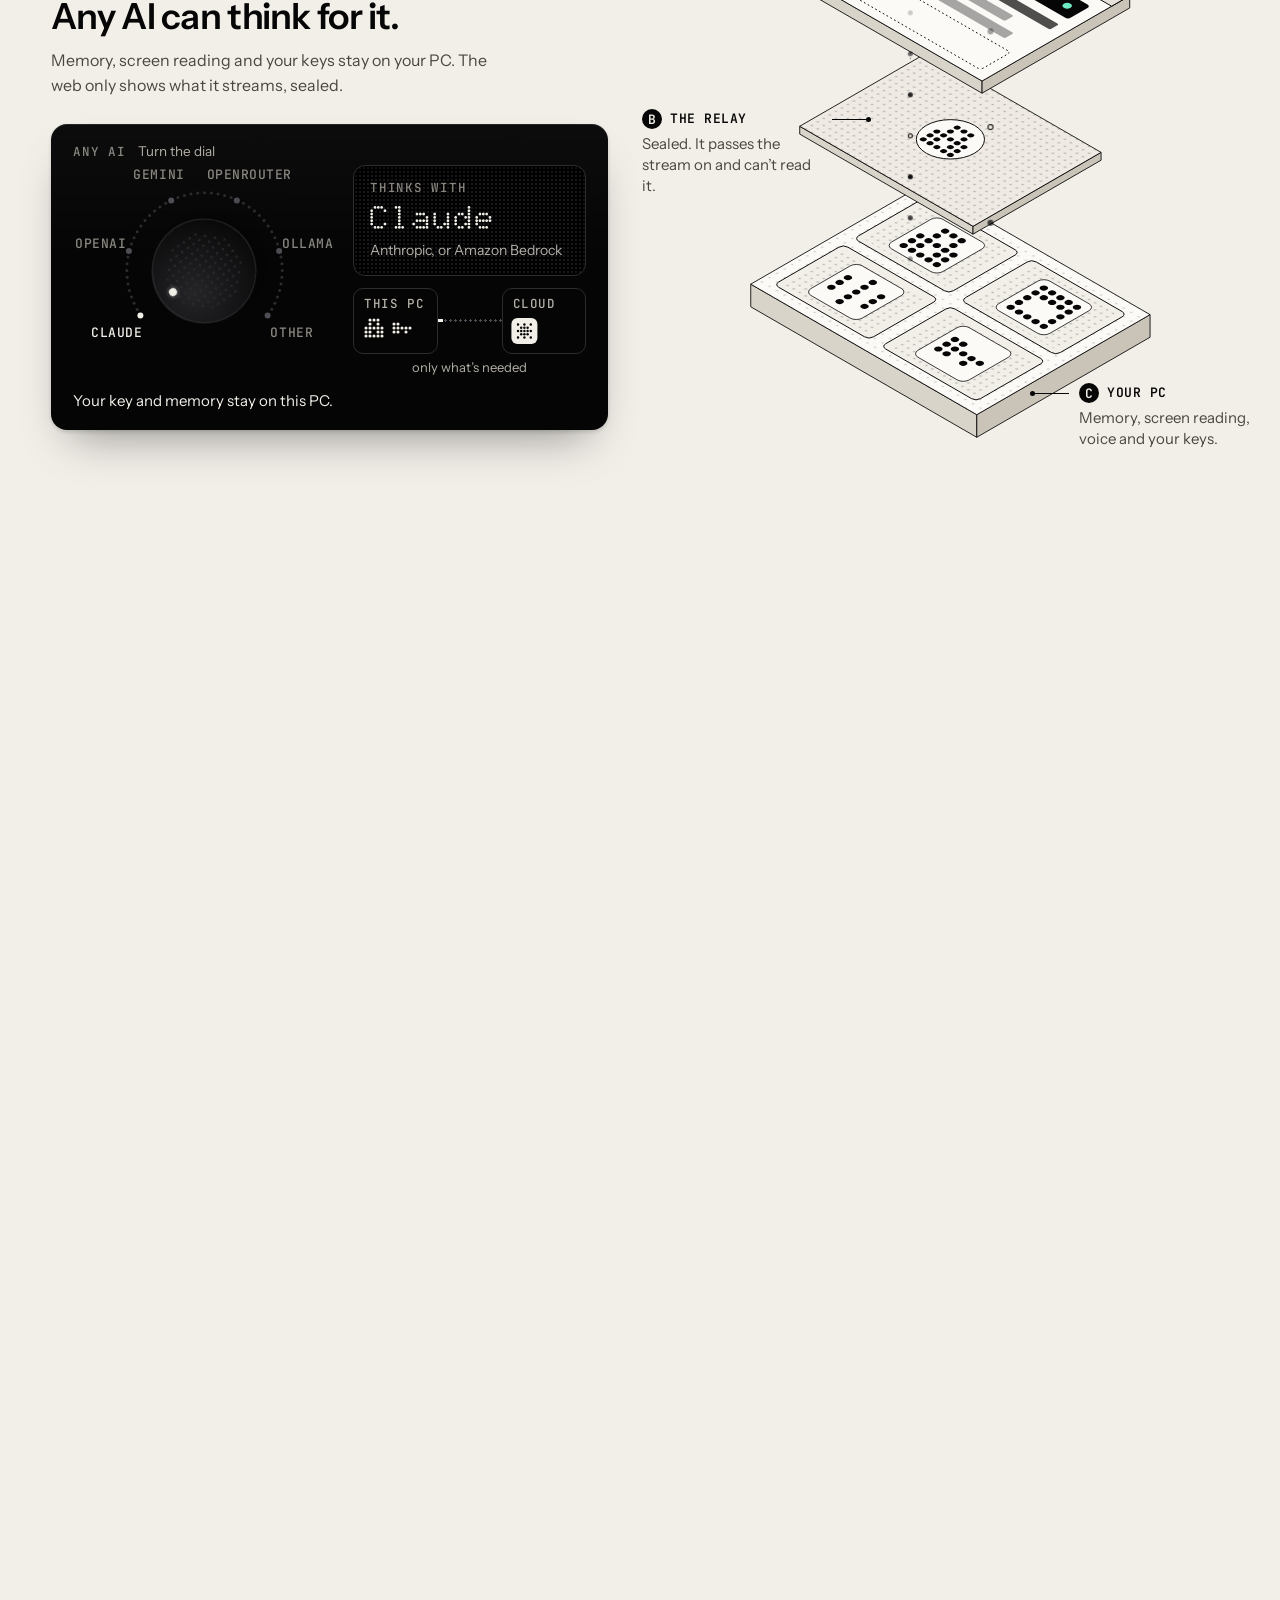
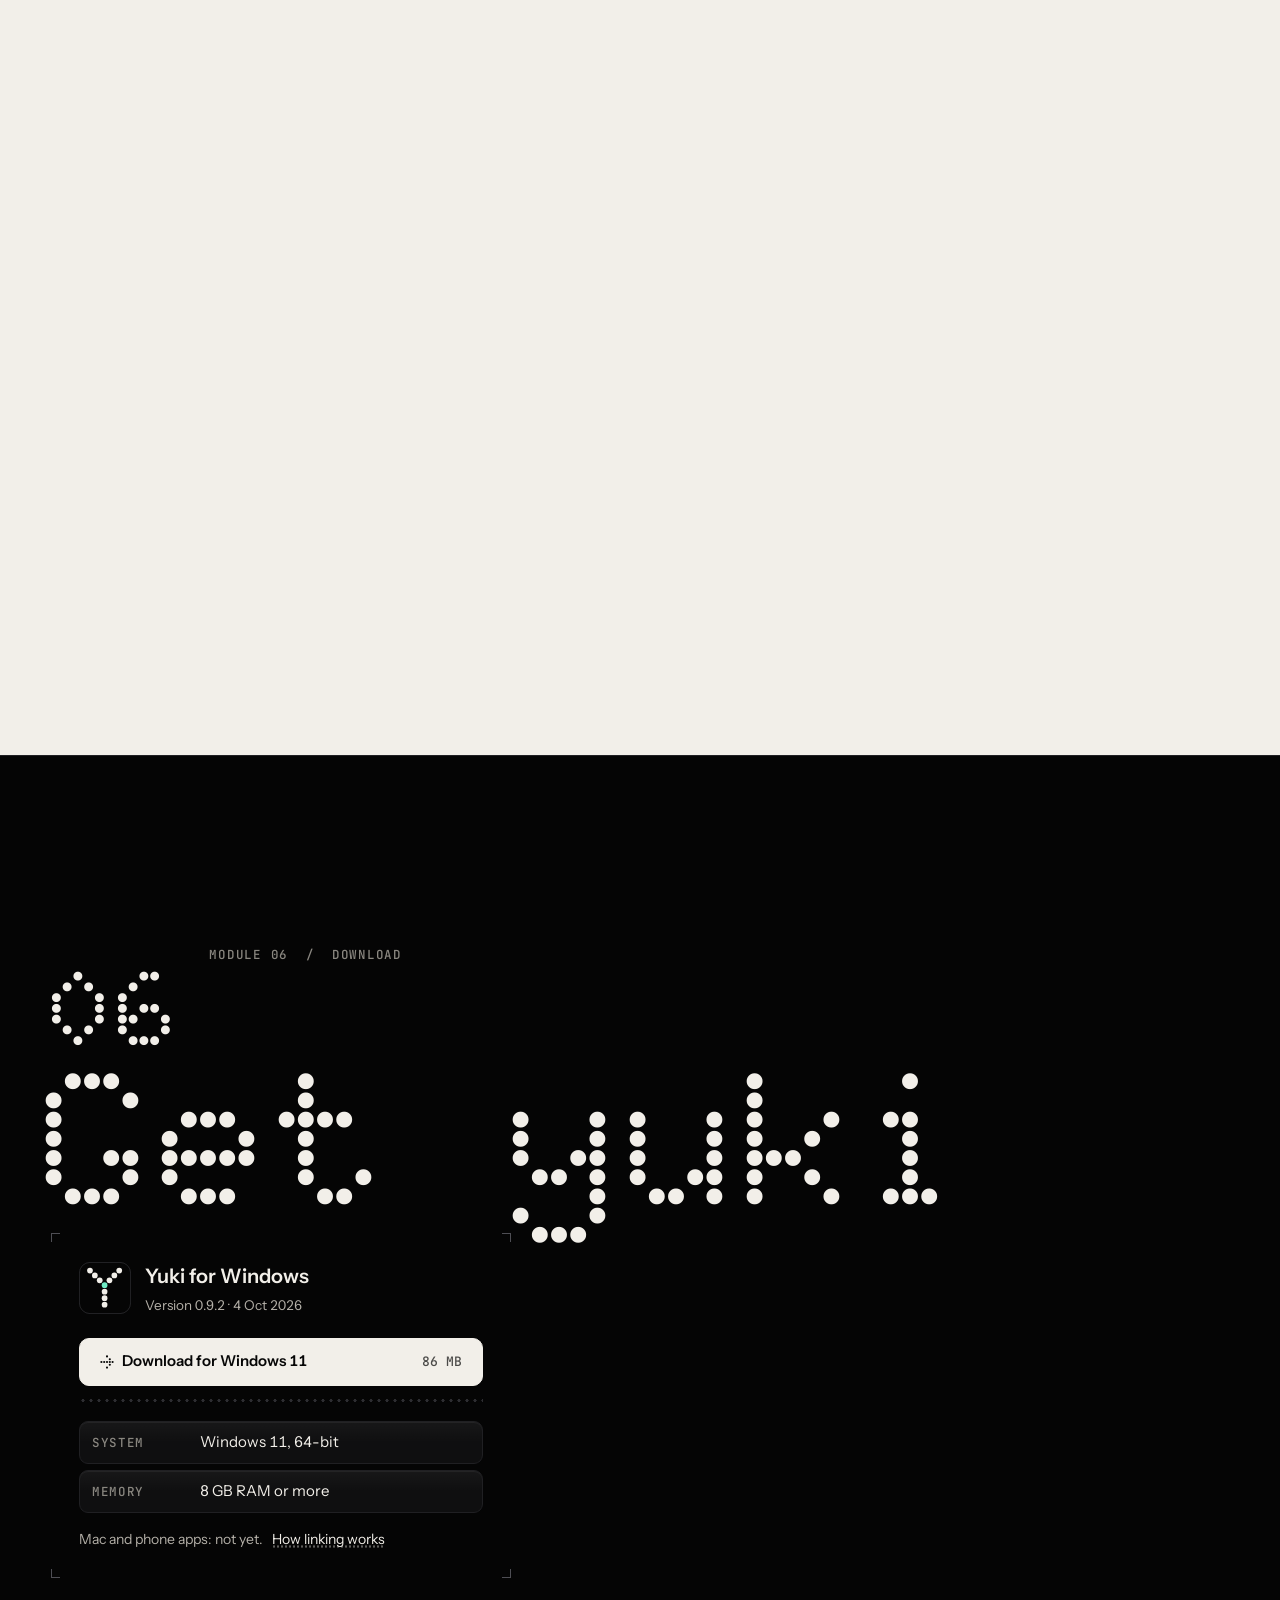
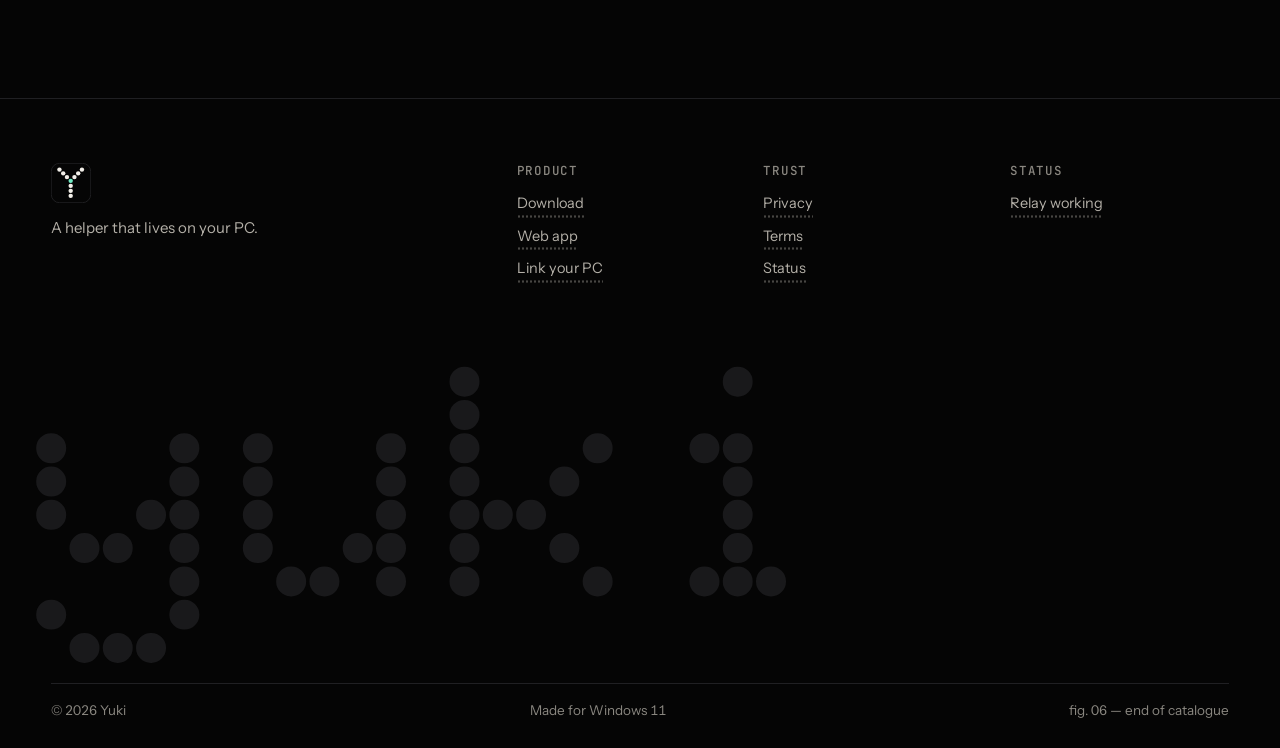
==== commit 887cb5e2: "Rich black (jet) by default, one line in the Any AI readout, no Download drawings Every black on the" ====
--- a/index.html
+++ b/index.html
@@ -6,9 +6,10 @@
 <meta name="viewport" content="width=device-width, initial-scale=1, viewport-fit=cover">
 <title>Yuki · a helper that lives on your PC</title>
 <meta name="description" content="Yuki is a personal assistant for Windows. It sees your screen, remembers your day and does things when you ask. Your memory stays on your PC.">
-<meta name="theme-color" content="#0B0B0C">
+<meta name="theme-color" content="#050505">
 <link rel="icon" href="favicon.svg" type="image/svg+xml">
 <link rel="stylesheet" href="css/base.css">
+<link rel="stylesheet" href="css/blacks.css">
 <link rel="stylesheet" href="css/fx.css">
 <link rel="stylesheet" href="css/landing.css">
 </head>
@@ -333,8 +334,8 @@
           <div class="xp-stack" id="xp" role="img" aria-label="Diagram: your PC at the bottom, a sealed relay in the middle, your browser on top.">
             <svg class="xp" id="xl-lines" viewBox="0 0 640 700" aria-hidden="true">
               <defs>
-                <pattern id="pdots" width="10" height="10" patternUnits="userSpaceOnUse"><circle cx="5" cy="5" r="1.1" fill="#0B0B0C" opacity=".22"/></pattern>
-                <pattern id="pdots2" width="8" height="8" patternUnits="userSpaceOnUse"><circle cx="4" cy="4" r="1.2" fill="#0B0B0C" opacity=".5"/></pattern>
+                <pattern id="pdots" width="10" height="10" patternUnits="userSpaceOnUse"><circle cx="5" cy="5" r="1.1" style="fill: var(--ink)" opacity=".22"/></pattern>
+                <pattern id="pdots2" width="8" height="8" patternUnits="userSpaceOnUse"><circle cx="4" cy="4" r="1.2" style="fill: var(--ink)" opacity=".5"/></pattern>
               </defs>
               <g id="xp-lines" class="xp-lines"></g>
             </svg>
@@ -371,12 +372,11 @@
               <div class="plink"><span class="pl-line"><i></i><i></i><i></i></span></div>
               <div class="pbox p-cloud"><span class="pb-l">Cloud</span><span class="pb-g"></span></div>
               <span class="ai-chip" id="ai-chip"><span class="gl" data-gl="chip"></span></span>
-              <span class="pl-cap" id="pl-cap">only what a question needs</span>
-            </div>
-          </div>
-        </div>
-        <p class="ai-say" id="ai-say" aria-live="polite">Claude thinks in the cloud (Anthropic or Amazon Bedrock), with your key or AWS sign-in. Your key and your memory stay on this PC; only what a question needs is sent.</p>
-        <p class="ai-fine">Use one for everything, or a different one per job.</p>
+              <span class="pl-cap" id="pl-cap">only what&rsquo;s needed</span>
+            </div>
+          </div>
+        </div>
+        <p class="ai-say" id="ai-say" aria-live="polite">Your key and memory stay on this PC.</p>
       </div>
     </div>
   </div>
@@ -401,15 +401,6 @@
         </dl>
         <p class="dl-not">Mac and phone apps: not yet. <a href="link.html" data-fx="dotline">How linking works</a></p>
       </div>
-      <!-- the family lineup (TE): Yuki's pieces, flat, at one scale, on one row. Drawn by js/lineup.js -->
-      <div class="pstage lineup" data-reveal role="group" aria-label="Yuki's pieces">
-        <div class="lu-row">
-          <figure class="lu-item" tabindex="0" style="--vw: 360" aria-label="The app window"><div class="lu-obj" data-piece="app"></div><span class="lu-sh" aria-hidden="true"></span><figcaption>App window</figcaption></figure>
-          <figure class="lu-item" tabindex="0" style="--vw: 150" aria-label="The voice pill"><div class="lu-obj pill" data-piece="pill"></div><span class="lu-sh" aria-hidden="true"></span><figcaption>Voice pill</figcaption></figure>
-          <figure class="lu-item" tabindex="0" style="--vw: 130" aria-label="The tray menu"><div class="lu-obj" data-piece="tray"></div><span class="lu-sh" aria-hidden="true"></span><figcaption>Tray menu</figcaption></figure>
-          <figure class="lu-item" tabindex="0" style="--vw: 100" aria-label="The web dashboard on a phone"><div class="lu-obj phone" data-piece="phone"></div><span class="lu-sh" aria-hidden="true"></span><figcaption>Web, on a phone</figcaption></figure>
-        </div>
-      </div>
     </div>
   </div>
 </section>
@@ -437,6 +428,5 @@
 <script src="js/fx.js"></script>
 <script src="js/hero.js"></script>
 <script src="js/landing.js"></script>
-<script src="js/lineup.js"></script>
 </body>
 </html>
--- a/css/base.css
+++ b/css/base.css
@@ -8,18 +8,46 @@
    Port: this file becomes app/globals.css in the Next.js build.
    ===================================================================== */
 :root {
-  /* colour: one product with the app */
-  --bg: #0B0B0C;
-  --raise: #121214;
-  --raise-2: #18191B;
-  --dot: #26292C;
+  /* colour: one product with the app.
+     The blacks (19 Oct): every black and dark grey on the site comes from the tokens below, a ladder from darkest
+     to lightest, so a black palette (css/blacks.css, ?black=NAME) re-colours the whole site by overriding them.
+     The values are "jet", the default since 19 Oct (the user: "rich black, not bland and dull black"): a near-pure
+     black page, wide steps up to the panels, almost no hue; its lacquer (sheens, deep shadows) is in css/blacks.css.
+     The old flat grey-black is the "flat" palette there.
+     CSS, inline SVG (style="fill: var(--x)") and the canvases (read at load through YAccent.tok) all use them. Dark
+     literals left on purpose: alpha masks (#000 / #0000), the accent's dark tints, JS fallbacks, the favicon file.
+       --k-well     the deepest wells, below the page: the console's LCD, the Acts desk's far corner, the knob's edge
+       --bg         the page; dark panels that sit flush (.console, .tree, .pcwin), the canvases' ground, the Y tile
+       --bg-rgb     the page as "r, g, b", for see-through bars, cards and fades over it: rgba(var(--bg-rgb), a)
+       --raise      panels on the page (.mobj, .fakewin, .voice, the Spotify window, keys, inputs)
+       --raise-2    product-shot grounds (.pstage), hover on --raise, the footer word
+       --raise-3    tiles on a raised surface (chat bubbles, desk icons, the key cap, the wordmark's unlit dots)
+       --hair       hairlines; the ticket stub and the taskbar's icon tiles sit at this step too
+       --dot        off dots (LEDs, the dashboard field, the waveform), small tiles and bars at that step
+       --hair-2     borders of panels and keys, dotted rules, the sign-in field's dots
+       --edge       borders of floating panels (run card, ask bar, thread); the hero field's resting dots
+       --edge-2     hover borders, lit rows, the second dot step of every field
+       --mark       crop marks, dashed mock-only buttons
+       --shade-rgb  shadows: rgba(var(--shade-rgb), a)
+       --ink, --ink-rgb  black ink on bone sections and bone-faced drawings, and shadows cast onto bone: near --bg,
+                    another role (a palette may keep ink neutral while the page goes deep) */
+  --k-well: #010101;
+  --bg: #050505;
+  --bg-rgb: 5, 5, 5;
+  --raise: #0F0F10;
+  --raise-2: #19191B;
+  --raise-3: #1E1E21;
+  --dot: #252528;
   --lit: #F2EFE9;
   --text: #F2EFE9;
   --text-2: #B4B0A8;
   --text-3: #8A8780;
-  --hair: #1E2023;
-  --hair-2: #2B2E32;
-  --mark: #474B50;
+  --hair: #202023;
+  --hair-2: #2D2D31;
+  --edge: #37373C;
+  --edge-2: #404045;
+  --mark: #4E4E54;
+  --shade-rgb: 0, 0, 0;
   --live: #6FEBC4;          /* the only colour, and only for live things (js/accent.js may change it) */
   --live-rgb: 111, 235, 196;
   --live-ink: #062419;
@@ -27,7 +55,8 @@
   /* bone sections (for rhythm) */
   --bone: #F2EFE9;
   --bone-2: #E7E3DB;
-  --ink: #0B0B0C;
+  --ink: #060606;
+  --ink-rgb: 6, 6, 6;
   --ink-2: #4A4741;
   --ink-3: #5C5851;         /* about 6.1:1 on --bone (was #75716A, 4.2:1); tags only */
   --bone-hair: #D6D1C7;
@@ -88,7 +117,7 @@
 .read { font-size: var(--t-read); line-height: 1.5; color: var(--text-2); }
 /* bone surfaces: ink text, ink lit border, darker crop marks. Put data-tone="dark" on a dark panel inside bone */
 .bone, [data-tone="bone"] {
-  --lit-c: var(--ink); --lit-halo: rgba(11, 11, 12, .08); --crop-c: #A39D92; --crop-on: var(--ink-2);
+  --lit-c: var(--ink); --lit-halo: rgba(var(--ink-rgb), .08); --crop-c: #A39D92; --crop-on: var(--ink-2);
 }
 .bone .cap, .bone .read, [data-tone="bone"] .cap, [data-tone="bone"] .read { color: var(--ink-2); }
 [data-tone="dark"] {
@@ -126,7 +155,7 @@
   transition: background var(--d-fast), border-color var(--d-fast), color var(--d-fast),
     translate var(--d-release) var(--ease-spring), scale var(--d-release) var(--ease-spring);
 }
-.key:hover { background: var(--raise-2); border-color: #3A3E43; }
+.key:hover { background: var(--raise-2); border-color: var(--edge-2); }
 html.fx-hover .key:hover, html.fx-hover [data-fx~="press"]:hover { translate: 0 -1px; }
 html:root .key:active, html:root .key.is-down, html:root [data-fx~="press"]:active, html:root [data-fx~="press"].is-down {
   translate: 0 1.5px; scale: .985;
@@ -176,17 +205,17 @@
 .mockpill > button {
   position: absolute; left: 0; top: 0; transform: translateY(-50%); writing-mode: vertical-rl;
   display: inline-flex; align-items: center; gap: 8px; padding: 12px 6px; border-radius: 0 8px 8px 0;
-  border: 1px dashed #4A4E54; border-left: 0; background: rgba(11,11,12,.9); color: var(--text-3);
+  border: 1px dashed var(--mark); border-left: 0; background: rgba(var(--bg-rgb), .9); color: var(--text-3);
   letter-spacing: .1em; text-transform: uppercase; font-size: 10.5px; backdrop-filter: blur(8px); -webkit-backdrop-filter: blur(8px);
 }
 .mockpill > button:hover { color: var(--text); border-color: var(--text-3); }
 .mockpill > button i { width: 5px; height: 5px; border-radius: 50%; background: var(--text-3); }
 .mockpill .panel {
   position: absolute; left: 34px; top: 0; transform: translateY(-50%); width: 300px; max-height: min(80vh, 640px); overflow: auto; padding: 14px;
-  border: 1px solid var(--hair-2); border-radius: 14px; background: rgba(11,11,12,.97); box-shadow: 0 20px 60px rgba(0,0,0,.6);
+  border: 1px solid var(--hair-2); border-radius: 14px; background: rgba(var(--bg-rgb), .97); box-shadow: 0 20px 60px rgba(var(--shade-rgb), .6);
   opacity: 0; translate: -6px 0; pointer-events: none; visibility: hidden;
   transition: opacity var(--d-fast), translate var(--d-fast), visibility 0s linear var(--d-fast); /* closed = out of the tab order */
-  scrollbar-width: thin; scrollbar-color: #2B2E32 transparent;
+  scrollbar-width: thin; scrollbar-color: var(--hair-2) transparent;
 }
 .mockpill.open .panel { opacity: 1; translate: 0 0; pointer-events: auto; visibility: visible; transition-delay: 0s; }
 .mockpill .panel h6 { margin: 12px 0 6px; font: 500 11px/1 var(--f-mono); letter-spacing: .08em; text-transform: uppercase; color: var(--text-3); }
@@ -217,7 +246,7 @@
 .doc p.lbl { font-size: var(--t-lbl); line-height: 1.3; color: var(--text-3); margin: 0; }
 
 /* ---------- the stub pages' header (privacy, terms, status) ---------- */
-.dtop { position: fixed; top: 0; left: 0; right: 0; height: 60px; display: flex; align-items: center; padding: 0 var(--gut); background: rgba(11,11,12,.85); backdrop-filter: blur(10px); -webkit-backdrop-filter: blur(10px); z-index: 10; border-bottom: 1px solid var(--hair); }
+.dtop { position: fixed; top: 0; left: 0; right: 0; height: 60px; display: flex; align-items: center; padding: 0 var(--gut); background: rgba(var(--bg-rgb), .85); backdrop-filter: blur(10px); -webkit-backdrop-filter: blur(10px); z-index: 10; border-bottom: 1px solid var(--hair); }
 .dtop a.brand { display: inline-flex; align-items: center; gap: 10px; min-height: 40px; text-decoration: none; }
 .dtop .doto { font-size: 24px; font-weight: 900; letter-spacing: .04em; }
 .dtop .r { margin-left: auto; display: flex; gap: 4px; }
--- a/css/blacks.css
+++ b/css/blacks.css
@@ -0,0 +1,206 @@
+/* =====================================================================
+   Yuki website / blacks: the black palettes. Linked right after css/base.css in every page.
+   19 Oct, the user: "the colour pallette of black feels too bland ... it should look rich black. not bland and dull
+   black". Four rich blacks were designed and judged; jet won (the only one that reads as black everywhere, not navy,
+   brown or teal) and is the default. The others stay here to compare.
+   The tokens (css/base.css :root, darkest first): --k-well, --bg + --bg-rgb, --raise, --raise-2, --raise-3, --hair,
+   --dot, --hair-2, --edge, --edge-2, --mark, --shade-rgb, and --ink + --ink-rgb for black ink on the bone sections.
+   Every black and dark grey on the site, the canvases included, comes from them, so a palette overrides them.
+   A palette:
+     html[data-black="NAME"] { --bg: ...; --bg-rgb: ...; ... }    token overrides (keep each -rgb token in step)
+     html[data-black="NAME"] .selector { ... }                    optional depth rules, scoped the same way
+   Depth goes on panels, grounds and modules, never on the page ground itself: the hero, app and sign-in canvases
+   are opaque and paint a flat --bg, and the fades and see-through bars assume one flat page colour.
+   Canvases read the tokens when they lay out (YAccent.tok in js/accent.js). The accent, bone, light text and status
+   colours are not part of a palette.
+   Picking one: ?black=jet | ink | umber | obsidian | flat on any page address. It is saved on this computer
+   (localStorage 'yuki-black') and every page uses it; ?black=reset goes back to the default (jet).
+   ===================================================================== */
+
+/* ---------- jet (the default): piano black. A near-pure black page (#050505), wide clear steps up to the panels,
+   a thin lacquer sheen on raised surfaces and deep soft shadows under them; almost no hue. Its tokens are the
+   css/base.css :root values; only its depth rules live here. ---------- */
+/* the product-shot grounds: a lacquered plate under an overhead light (a bright top edge, a soft band of light at
+   the top, a deeper floor) */
+html[data-black="jet"] .pstage {
+  box-shadow: inset 0 1px 0 rgba(255, 255, 255, .07), inset 0 240px 160px -150px rgba(255, 255, 255, .035),
+    inset 0 -240px 160px -150px rgba(0, 0, 0, .42);
+}
+/* objects on the grounds: lit from above (a lighter top edge, a hairline sheen inside it), a tight contact shadow
+   and a long soft one */
+html[data-black="jet"] .prod {
+  border-top-color: var(--edge);
+  box-shadow: inset 0 1px 0 rgba(255, 255, 255, .08), 0 1px 0 rgba(0, 0, 0, .8), 0 4px 10px rgba(0, 0, 0, .5),
+    0 44px 56px -30px rgba(0, 0, 0, 1);
+}
+/* raised panels: the lacquer gradient, lighter at the top, and a top edge that catches the light */
+html[data-black="jet"] :is(.fakewin, .voice, .offer, .mobj, .appwin, .req > div, .outc, .aibig, .msearch) {
+  background-image: linear-gradient(180deg, rgba(255, 255, 255, .035), rgba(255, 255, 255, 0) 50%);
+}
+html[data-black="jet"] :is(.fakewin, .voice, .offer, .appwin) { border-top-color: var(--edge); }
+html[data-black="jet"] .mobj { border-top-color: var(--edge); box-shadow: inset 0 1px 0 rgba(255, 255, 255, .07), 0 2px 6px rgba(0, 0, 0, .5); }
+html[data-black="jet"] :is(.req > div, .outc, .aibig, .msearch) { box-shadow: inset 0 1px 0 rgba(255, 255, 255, .055); }
+/* keys on the dark: the same sheen, a tight shadow under */
+html[data-black="jet"] .key:not(.pri):not(.ghost):not(.stop) { box-shadow: inset 0 1px 0 rgba(255, 255, 255, .07), 0 1px 2px rgba(0, 0, 0, .7); }
+/* the AI console on the bone page: a piano-black faceplate (its shadow falls on bone, so it is ink), the LCD a well */
+html[data-black="jet"] .console {
+  box-shadow: inset 0 1px 0 rgba(255, 255, 255, .1), inset 0 200px 130px -130px rgba(255, 255, 255, .04),
+    0 2px 4px rgba(var(--ink-rgb), .14), 0 24px 44px -20px rgba(var(--ink-rgb), .42);
+}
+html[data-black="jet"] .lcd { box-shadow: inset 0 2px 8px rgba(0, 0, 0, .7); }
+/* floating cards and bars: a sheen on the top edge over a deep shadow */
+html[data-black="jet"] :is(.runcard, .thread) { box-shadow: inset 0 1px 0 rgba(255, 255, 255, .07), 0 30px 70px rgba(0, 0, 0, .8); }
+html[data-black="jet"] :is(.ask-cap, .ask, .pcwin) { box-shadow: inset 0 1px 0 rgba(255, 255, 255, .07), 0 20px 50px rgba(0, 0, 0, .75); }
+
+/* ---------- the runners-up, to compare (each read as a colour, not black: ink navy, umber brown, obsidian teal) ---------- */
+
+/* ink: rich black, the print kind (C60 M40 Y40 K100). A deep page with a cool lean you feel in the darkest tones only;
+   the lifted steps stay near neutral so it never reads navy. Depth comes from light, not colour: each dark module is
+   lit softly from its top edge and sinks to a deeper floor, product grounds catch light along their top, panels get a
+   hairline sheen, wells sit deeper than the page. No glow on dots or type, no new textures. */
+html[data-black="ink"] {
+  --k-well: #020305;
+  --bg: #05070B;
+  --bg-rgb: 5, 7, 11;
+  --raise: #0C0F12;
+  --raise-2: #141619;
+  --raise-3: #191B1F;
+  --hair: #1C1E22;
+  --dot: #24272B;
+  --hair-2: #2A2D31;
+  --edge: #33363B;
+  --edge-2: #3A3D42;
+  --mark: #4A4D52;
+  --shade-rgb: 0, 1, 2;
+  --ink: #05070B;
+  --ink-rgb: 5, 7, 11;
+}
+/* dark modules: soft light from the top edge, a deeper floor at the bottom (scene modules light their sticky stage) */
+html[data-black="ink"] .mod:not(.bone):not(.scene),
+html[data-black="ink"] .mod.scene:not(.bone) .stage { background-image: radial-gradient(ellipse 1120px 600px at 50% 0%, rgba(220, 224, 232, .085), rgba(220, 224, 232, .05) 26%, rgba(220, 224, 232, .018) 52%, rgba(220, 224, 232, 0) 80%), linear-gradient(rgba(var(--shade-rgb), 0) 52%, rgba(var(--shade-rgb), .6)); }
+/* footer: the same light, weaker, and the page ends on its deepest floor */
+html[data-black="ink"] .foot { background-image: radial-gradient(ellipse 1120px 480px at 50% 0%, rgba(220, 224, 232, .06), rgba(220, 224, 232, .035) 26%, rgba(220, 224, 232, .012) 52%, rgba(220, 224, 232, 0) 80%), linear-gradient(rgba(var(--shade-rgb), 0) 40%, rgba(var(--shade-rgb), .75)); }
+/* product grounds: a top edge that catches the light (box-shadow, so the .clear crop marks stay) */
+html[data-black="ink"] .pstage { box-shadow: inset 0 1px 0 rgba(255, 255, 255, .05), inset 0 180px 140px -140px rgba(220, 224, 232, .06); }
+/* the objects on them: a slightly brighter sheen and a deeper contact shadow */
+html[data-black="ink"] .prod { box-shadow: 0 1px 0 rgba(var(--shade-rgb), .5), 0 30px 30px -24px rgb(var(--shade-rgb)), inset 0 1px 0 rgba(255, 255, 255, .055); }
+html[data-black="ink"] .mobj { box-shadow: inset 0 1px 0 rgba(255, 255, 255, .045); }
+/* the AI console on bone: an ink slab with a lacquer edge */
+html[data-black="ink"] .console { box-shadow: 0 18px 40px rgba(var(--shade-rgb), .22), inset 0 1px 0 rgba(255, 255, 255, .07); }
+/* the LCD: a recessed well */
+html[data-black="ink"] .lcd { box-shadow: inset 0 2px 8px rgba(var(--shade-rgb), .7); }
+
+/* ---------- umber: a warm black, dark-roast coffee / lacquered walnut at night ---------- */
+html[data-black="umber"] {
+  --k-well: #040302;
+  --bg: #090705;
+  --bg-rgb: 9, 7, 5;
+  --raise: #120F0C;
+  --raise-2: #1A1613;
+  --raise-3: #1F1B18;
+  --hair: #211D1A;
+  --dot: #292521;
+  --hair-2: #2F2A26;
+  --edge: #38332E;
+  --edge-2: #3E3934;
+  --mark: #4C4742;
+  --shade-rgb: 2, 1, 0;
+  --ink: #090705;
+  --ink-rgb: 9, 7, 5;
+}
+/* depth: product grounds lit from above (light on the top, a deeper floor, a fine lit top edge) */
+html[data-black="umber"] .pstage {
+  box-shadow: inset 0 1px 0 rgba(255, 232, 206, .06), inset 0 140px 140px -100px rgba(255, 240, 224, .022),
+    inset 0 -150px 150px -120px rgba(var(--shade-rgb), .32);
+}
+/* the objects on them: a lacquer sheen on the top edge and a deeper, softer shadow under */
+html[data-black="umber"] .prod {
+  box-shadow: 0 1px 0 rgba(var(--shade-rgb), .5), 0 30px 30px -24px rgba(var(--shade-rgb), .95),
+    0 40px 80px -40px rgba(var(--shade-rgb), .7), inset 0 1px 0 rgba(255, 232, 206, .07);
+}
+/* panels: lit a touch at the top, like lacquer under a lamp */
+html[data-black="umber"] :is(.fakewin, .mobj, .voice, .offer, .appwin, .dl-card .req > div) {
+  background-image: linear-gradient(rgba(255, 232, 206, .022), rgba(255, 232, 206, 0) 60%);
+}
+html[data-black="umber"] .mobj { box-shadow: inset 0 1px 0 rgba(255, 232, 206, .06); }
+html[data-black="umber"] .appwin { box-shadow: 0 20px 50px rgba(var(--shade-rgb), .6), inset 0 1px 0 rgba(255, 232, 206, .06); }
+html[data-black="umber"] :is(.runcard, .ask-cap, .thread, .ask) {
+  box-shadow: 0 24px 60px rgba(var(--shade-rgb), .62), inset 0 1px 0 rgba(255, 232, 206, .06);
+}
+/* the dark faceplate on bone: a lit top edge */
+html[data-black="umber"] .console {
+  box-shadow: 0 18px 40px rgba(var(--shade-rgb), .2), inset 0 1px 0 rgba(255, 232, 206, .07);
+}
+/* the footer: a deeper floor */
+html[data-black="umber"] .foot { background-image: linear-gradient(rgba(var(--shade-rgb), 0), rgba(var(--shade-rgb), .6)); }
+
+/* obsidian (19 Oct): volcanic glass. Black with a deep teal undertone (kin to the mint), a deeper page, and a
+   glassy sheen on raised surfaces: a thin light top edge, a faint light falling down the face, depth below. */
+html[data-black="obsidian"] {
+  --k-well: #020505;
+  --bg: #050A09;
+  --bg-rgb: 5, 10, 9;
+  --raise: #0C1212;
+  --raise-2: #141A1A;
+  --raise-3: #192020;
+  --hair: #1B2222;
+  --dot: #232B2B;
+  --hair-2: #28302F;
+  --edge: #303938;
+  --edge-2: #37403F;
+  --mark: #454E4D;
+  --shade-rgb: 0, 3, 3;
+  --ink: #050A09;
+  --ink-rgb: 5, 10, 9;
+}
+/* product-shot grounds: a lit top edge, light falling down the face, a deeper floor (inset, so the crop marks stay) */
+html[data-black="obsidian"] .pstage {
+  box-shadow: inset 0 1px 0 rgba(235, 248, 245, .06), inset 0 240px 200px -200px rgba(225, 242, 238, .035), inset 0 -160px 140px -140px rgba(var(--shade-rgb), .6);
+}
+/* glass panels: the top edge catches the light, a sheen runs down the top of the face */
+html[data-black="obsidian"] :is(.fakewin, .tree, .mobj, .voice, .offer, .req > div) {
+  border-top-color: var(--edge);
+  background-image: linear-gradient(180deg, rgba(225, 242, 238, .028), rgba(225, 242, 238, 0) 48%);
+}
+/* a lit inner top line and a deep soft shadow under the product shots */
+html[data-black="obsidian"] .prod {
+  box-shadow: 0 1px 0 rgba(var(--shade-rgb), .6), 0 34px 34px -24px rgba(var(--shade-rgb), 1), inset 0 1px 0 rgba(235, 248, 245, .07);
+}
+html[data-black="obsidian"] :is(.mobj, .req > div) { box-shadow: inset 0 1px 0 rgba(235, 248, 245, .055), 0 14px 28px -18px rgba(var(--shade-rgb), .9); }
+/* floating glass: the Spotify window, run card, ask bars, thread, the link page's PC window */
+html[data-black="obsidian"] :is(.appwin, .runcard, .ask-cap, .thread, .ask, .pcwin) {
+  border-top-color: var(--edge-2);
+  box-shadow: inset 0 1px 0 rgba(235, 248, 245, .065), 0 26px 64px -8px rgba(var(--shade-rgb), .75);
+}
+/* the AI console on bone: a slab of black glass */
+html[data-black="obsidian"] .console {
+  background-image: linear-gradient(180deg, rgba(225, 242, 238, .05), rgba(225, 242, 238, 0) 40%);
+  box-shadow: inset 0 1px 0 rgba(235, 248, 245, .09), 0 1px 1px rgba(var(--shade-rgb), .25), 0 24px 48px -14px rgba(var(--shade-rgb), .45);
+}
+/* dark modules: a faint light from above */
+html[data-black="obsidian"] :is(.mod:not(.bone):not(.scene), .mod.scene:not(.bone) .stage) {
+  background-image: radial-gradient(900px 480px at 50% 0%, rgba(215, 238, 234, .032), rgba(215, 238, 234, 0) 75%);
+}
+/* the footer: the page deepens to a floor */
+html[data-black="obsidian"] .foot { background-image: linear-gradient(180deg, rgba(var(--shade-rgb), 0), rgba(var(--shade-rgb), .55)); }
+/* dark keys: a lit top edge */
+html[data-black="obsidian"] .key:not(.pri):not(.ghost):not(.stop) { box-shadow: inset 0 1px 0 rgba(235, 248, 245, .06); }
+
+/* ---------- flat: the old black (before 19 Oct), kept to compare: flat neutral-cool grey-blacks, no depth rules ---------- */
+html[data-black="flat"] {
+  --k-well: #0C0D0E;
+  --bg: #0B0B0C;
+  --bg-rgb: 11, 11, 12;
+  --raise: #121214;
+  --raise-2: #18191B;
+  --raise-3: #1C1E21;
+  --hair: #1E2023;
+  --dot: #26292C;
+  --hair-2: #2B2E32;
+  --edge: #34373C;
+  --edge-2: #3A3E43;
+  --mark: #474B50;
+  --shade-rgb: 0, 0, 0;
+  --ink: #0B0B0C;
+  --ink-rgb: 11, 11, 12;
+}
--- a/css/fx.css
+++ b/css/fx.css
@@ -50,7 +50,7 @@
 .fx-mx.on { opacity: 1; transition-duration: var(--d-fast); }
 .fx-mx-l { position: absolute; left: 0; top: 0; width: 96px; height: 96px; border-radius: 50%; overflow: hidden; }
 .fx-mx-g { position: absolute; left: 0; top: 0; background: radial-gradient(circle, var(--mx-c, rgba(242,239,233,.22)) 1px, transparent 1.35px) 0 0 / 4px 4px; }
-.key.pri, [data-fx~="matrix"].pri { --mx-c: rgba(11, 11, 12, .2); }
+.key.pri, [data-fx~="matrix"].pri { --mx-c: rgba(var(--ink-rgb), .2); }
 .bone .key.pri, [data-tone="bone"] .key.pri { --mx-c: rgba(242, 239, 233, .24); }
 .fx-mx.pop .fx-mx-l { animation: fx-mxpop 320ms var(--ease-out) forwards; }
 @keyframes fx-mxpop { from { scale: .6; opacity: 1; } to { scale: 1.2; opacity: 0; } }
@@ -129,7 +129,7 @@
     linear-gradient(var(--m), var(--m)) 3px calc(100% - 3px) / 6px 1px no-repeat, linear-gradient(var(--m), var(--m)) 3px calc(100% - 3px) / 1px 6px no-repeat,
     linear-gradient(var(--m), var(--m)) calc(100% - 3px) calc(100% - 3px) / 6px 1px no-repeat, linear-gradient(var(--m), var(--m)) calc(100% - 3px) calc(100% - 3px) / 1px 6px no-repeat,
     var(--raise-2);
-  box-shadow: 0 12px 32px rgba(0, 0, 0, .45);
+  box-shadow: 0 12px 32px rgba(var(--shade-rgb), .45);
   opacity: 0; transform: translate(var(--tx, 0), calc(var(--ty, 0px) + var(--dy, 4px)));
   transition: opacity 160ms var(--ease), transform 160ms var(--ease-out);
 }
--- a/css/landing.css
+++ b/css/landing.css
@@ -16,8 +16,8 @@
   position: fixed; z-index: 50; top: 0; left: 0; right: 0; height: 60px; display: flex; align-items: center; gap: 24px;
   padding: 0 var(--gut); transition: background var(--d-med), border-color var(--d-med); border-bottom: 1px solid transparent;
 }
-.topnav.scrolled { background: rgba(11,11,12,.82); backdrop-filter: blur(14px) saturate(1.2); -webkit-backdrop-filter: blur(14px); border-bottom-color: var(--hair); }
-.topnav.on-bone { background: rgba(242,239,233,.9); border-bottom-color: var(--bone-hair); color: var(--ink); --lit-c: var(--ink); --lit-halo: rgba(11,11,12,.08); }
+.topnav.scrolled { background: rgba(var(--bg-rgb), .82); backdrop-filter: blur(14px) saturate(1.2); -webkit-backdrop-filter: blur(14px); border-bottom-color: var(--hair); }
+.topnav.on-bone { background: rgba(242,239,233,.9); border-bottom-color: var(--bone-hair); color: var(--ink); --lit-c: var(--ink); --lit-halo: rgba(var(--ink-rgb), .08); }
 .topnav.on-bone .links a { color: var(--ink-2); }
 .topnav.on-bone .links a i { color: var(--ink-3); }
 .topnav.on-bone .links a:hover, .topnav.on-bone .links a.cur { color: var(--ink); }
@@ -33,7 +33,7 @@
 .links a:hover, .links a.cur { color: var(--text); }
 .links a:hover i, .links a.cur i { color: var(--text-2); }
 html.fx-hover .links a:hover { background: rgba(242,239,233,.05); }
-.topnav.on-bone .links a:hover { background: rgba(11,11,12,.05); }
+.topnav.on-bone .links a:hover { background: rgba(var(--ink-rgb), .05); }
 .links a.cur::after { content: ''; position: absolute; left: 10px; right: 10px; bottom: 2px; height: 3px; background: radial-gradient(circle, currentColor 1px, transparent 1.3px) 0 0 / 4px 3px repeat-x; }
 .topnav .right { display: flex; gap: 6px; margin-left: auto; }
 
@@ -41,7 +41,7 @@
 .hero { position: relative; height: 100vh; height: 100svh; min-height: 660px; max-height: 1240px; overflow: hidden; }
 .hero-cv { position: absolute; inset: 0; cursor: crosshair; }
 /* the field fades into the page at the bottom: a still overlay, not a mask, so a changing canvas never needs re-masking */
-.hero::after { content: ''; position: absolute; z-index: 1; left: 0; right: 0; bottom: 0; height: 18%; background: linear-gradient(rgba(11,11,12,0), var(--bg)); pointer-events: none; }
+.hero::after { content: ''; position: absolute; z-index: 1; left: 0; right: 0; bottom: 0; height: 18%; background: linear-gradient(rgba(var(--bg-rgb), 0), var(--bg)); pointer-events: none; }
 .hero-mark { position: absolute; left: var(--gut); top: clamp(96px, 15vh, 170px); width: min(56vw, 1120px, 100vh); aspect-ratio: 20 / 9; pointer-events: none; }
 .hero-orb { position: absolute; right: calc(var(--gut) - 70px); top: 50%; translate: 0 -46%; width: min(780px, 46vw, 80vh); aspect-ratio: 1; pointer-events: none; }
 .hero-copy { position: absolute; z-index: 2; left: var(--gut); bottom: clamp(64px, 10vh, 120px); width: min(600px, 44vw); }
@@ -98,11 +98,11 @@
    (.prod). No callouts: the parts speak for themselves (19 Oct). The ground keeps its still crop marks but
    doesn't lock on hover, so a hover lights one thing only. Motion stays in the demos, never on this chrome. */
 .pstage { --stage: var(--raise-2); --ps-x: clamp(20px, 2.4vw, 36px); position: relative; padding: var(--ps-x); background-color: var(--stage); }
-.prod { box-shadow: 0 1px 0 rgba(0,0,0,.45), 0 30px 30px -24px rgba(0,0,0,.95), inset 0 1px 0 rgba(255,255,255,.035); }
+.prod { box-shadow: 0 1px 0 rgba(var(--shade-rgb), .45), 0 30px 30px -24px rgba(var(--shade-rgb), .95), inset 0 1px 0 rgba(255,255,255,.035); }
 
 /* ---------------- 01 sees ---------------- */
 .sees-wrap { display: grid; grid-template-columns: minmax(0, 1.3fr) minmax(0, 1fr); gap: 16px; align-items: stretch; }
-.fakewin { position: relative; border: 1px solid var(--hair-2); border-radius: 12px; background: #121315; min-height: 300px; display: flex; flex-direction: column; }
+.fakewin { position: relative; border: 1px solid var(--hair-2); border-radius: 12px; background: var(--raise); min-height: 300px; display: flex; flex-direction: column; }
 .fw-bar { height: 36px; display: flex; align-items: center; gap: 10px; padding: 0 12px; border-bottom: 1px solid var(--hair); }
 .fw-bar .ttl { font-size: 13px; font-weight: 600; color: var(--text-2); }
 .fw-tag { margin-left: auto; display: inline-flex; align-items: center; gap: 7px; min-width: 0; font: 500 12.5px/1 var(--f-mono); color: var(--text-2); white-space: nowrap; }
@@ -110,15 +110,15 @@
 .fw-body { flex: 1; display: grid; grid-template-columns: 40% 60%; min-height: 0; }
 .fw-list { border-right: 1px solid var(--hair); padding: 8px; display: flex; flex-direction: column; gap: 4px; }
 .fw-item { position: relative; display: grid; grid-template-columns: 28px minmax(0, 1fr); gap: 9px; align-items: center; padding: 8px; border-radius: 8px; font-size: 12.5px; }
-.fw-item.on { background: #1A1B1E; }
-.fw-item .av { width: 28px; height: 28px; border-radius: 50%; background: #23252A; display: grid; place-items: center; font-size: 12px; font-weight: 600; color: var(--text-2); }
+.fw-item.on { background: var(--raise-3); }
+.fw-item .av { width: 28px; height: 28px; border-radius: 50%; background: var(--dot); display: grid; place-items: center; font-size: 12px; font-weight: 600; color: var(--text-2); }
 .fw-item b { display: block; font-weight: 600; color: var(--text); font-size: 13px; }
 .fw-item em { display: block; font-style: normal; font-size: 13px; color: var(--text-3); }
 .fw-chat { padding: 12px 14px; display: flex; flex-direction: column; gap: 10px; }
 .fw-head { font-weight: 600; font-size: 13.5px; padding-bottom: 8px; border-bottom: 1px solid var(--hair); margin-bottom: 4px; }
 .fw-head span { font: 500 13px/1 var(--f-mono); color: var(--text-3); margin-left: 6px; }
 .bub { position: relative; max-width: 88%; padding: 9px 12px; border-radius: 12px; font-size: 13.5px; line-height: 1.38; }
-.bub.them { background: #1C1D20; align-self: flex-start; border-bottom-left-radius: 4px; }
+.bub.them { background: var(--raise-3); align-self: flex-start; border-bottom-left-radius: 4px; }
 .fw-input { margin-top: auto; height: 32px; border: 1px solid var(--hair-2); border-radius: 16px; padding: 0 12px; display: flex; align-items: center; font-size: 13px; color: var(--text-3); }
 /* the read rings are fx rings (white lit border); during the scene landing.js writes their opacity per frame */
 .demo-sees [data-n] > .fx-ring { will-change: opacity, transform; }
@@ -170,7 +170,7 @@
 .qkeys .key[aria-pressed="true"]::before { content: ''; width: 6px; height: 6px; border-radius: 50%; background: var(--lit); }
 .objs { position: relative; display: grid; grid-template-columns: minmax(0, 1fr) minmax(0, 1fr); grid-template-rows: 150px 66px 150px; grid-template-areas: "a b" "a c" "d c"; gap: 14px; }
 .mslot { position: relative; min-width: 0; transition: opacity var(--d-med) var(--ease); will-change: transform; }
-.mslot::after { content: ''; position: absolute; z-index: -1; left: 6%; right: 6%; bottom: -9px; height: 18px; border-radius: 50%; background: radial-gradient(closest-side, rgba(0,0,0,.62), transparent); pointer-events: none; transition: opacity var(--d-med); }
+.mslot::after { content: ''; position: absolute; z-index: -1; left: 6%; right: 6%; bottom: -9px; height: 18px; border-radius: 50%; background: radial-gradient(closest-side, rgba(var(--shade-rgb), .62), transparent); pointer-events: none; transition: opacity var(--d-med); }
 .mslot.forgot::after { opacity: 0; }
 .mslot.s-a { grid-area: a; } .mslot.s-b { grid-area: b; } .mslot.s-c { grid-area: c; } .mslot.s-d { grid-area: d; }
 /* a non-match stays readable: its text steps down one tone (never under --text-3, about 5:1), only the decoration
@@ -204,14 +204,14 @@
 .badge { align-items: flex-start; padding-top: 30px; }
 .badge .punch { position: absolute; left: 50%; top: 10px; width: 40px; height: 8px; margin-left: -20px; border-radius: 6px; background: var(--stage, var(--bg)); box-shadow: inset 0 0 0 1px var(--hair-2); }
 .badge .disc { width: 56px; height: 56px; border-radius: 50%; display: grid; place-items: center; flex: none; margin-bottom: 14px;
-  background: radial-gradient(circle, #3A3E43 1.1px, transparent 1.5px) 0 0 / 5px 5px, #16171A; box-shadow: inset 0 0 0 1px var(--hair-2); }
+  background: radial-gradient(circle, var(--edge-2) 1.1px, transparent 1.5px) 0 0 / 5px 5px, var(--raise-2); box-shadow: inset 0 0 0 1px var(--hair-2); }
 .badge .disc b { font-size: 21px; letter-spacing: .04em; color: var(--text); }
 /* B · the ticket: a perforated stub with two notches (a mask; its ring is drawn inside) */
 .ticket { --stub: 92px; flex-direction: row; padding: 0; overflow: hidden;
   -webkit-mask: radial-gradient(circle 9px at calc(100% - var(--stub)) 0, #0000 97%, #000) top / 100% 51% no-repeat, radial-gradient(circle 9px at calc(100% - var(--stub)) 100%, #0000 97%, #000) bottom / 100% 51% no-repeat;
           mask: radial-gradient(circle 9px at calc(100% - var(--stub)) 0, #0000 97%, #000) top / 100% 51% no-repeat, radial-gradient(circle 9px at calc(100% - var(--stub)) 100%, #0000 97%, #000) bottom / 100% 51% no-repeat; }
 .ticket .o-txt { flex: 1; min-width: 0; padding: 16px 18px 14px; display: flex; flex-direction: column; }
-.ticket .stub { position: relative; width: var(--stub); flex: none; display: flex; flex-direction: column; align-items: center; justify-content: center; gap: 4px; background: #1E2023; }
+.ticket .stub { position: relative; width: var(--stub); flex: none; display: flex; flex-direction: column; align-items: center; justify-content: center; gap: 4px; background: var(--hair); }
 .ticket .stub::before { content: ''; position: absolute; left: 0; top: 14px; bottom: 14px; width: 3px; margin-left: -1px; background: radial-gradient(circle, var(--mark) 1px, transparent 1.3px) 0 0 / 3px 6px repeat-y; }
 .ticket .stub b { font-size: 32px; line-height: 1; color: var(--text); }
 .ticket .stub .lbl { color: var(--text-2); }
@@ -238,35 +238,35 @@
 
 /* ---------------- 03 acts ---------------- */
 .desk { position: relative; aspect-ratio: 16 / 10; max-height: calc(100svh - 182px); margin: 0 auto; border: 1px solid var(--hair-2); border-radius: 14px; overflow: hidden;
-  background: radial-gradient(circle, #1C1E21 1px, transparent 1.4px) 0 0 / 14px 14px, radial-gradient(120% 90% at 70% 0%, #15171A, #0C0D0E); }
+  background: radial-gradient(circle, var(--raise-3) 1px, transparent 1.4px) 0 0 / 14px 14px, radial-gradient(120% 90% at 70% 0%, color-mix(in srgb, var(--raise-2) 60%, var(--k-well)), var(--k-well)); }
 .desk-icons { position: absolute; left: 2.2%; top: 4%; display: flex; flex-direction: column; gap: 16px; }
 .desk-icons span { display: flex; flex-direction: column; align-items: center; gap: 5px; font-size: 11px; color: var(--text-3); width: 46px; }
-.desk-icons i { width: 28px; height: 28px; border-radius: 7px; background: #1C1E21; border: 1px solid var(--hair-2); }
-.ask-cap { position: absolute; left: 50%; bottom: 56px; transform: translateX(-50%); display: flex; align-items: center; gap: 10px; padding: 10px 16px; border-radius: 999px; border: 1px solid #34373C; background: rgba(11,11,12,.92); font-size: 14px; white-space: nowrap; z-index: 3; will-change: transform, opacity; }
-.taskbar { position: absolute; left: 0; right: 0; bottom: 0; height: 40px; display: flex; align-items: center; justify-content: center; gap: 8px; background: rgba(20,21,23,.94); border-top: 1px solid var(--hair); }
+.desk-icons i { width: 28px; height: 28px; border-radius: 7px; background: var(--raise-3); border: 1px solid var(--hair-2); }
+.ask-cap { position: absolute; left: 50%; bottom: 56px; transform: translateX(-50%); display: flex; align-items: center; gap: 10px; padding: 10px 16px; border-radius: 999px; border: 1px solid var(--edge); background: rgba(var(--bg-rgb), .92); font-size: 14px; white-space: nowrap; z-index: 3; will-change: transform, opacity; }
+.taskbar { position: absolute; left: 0; right: 0; bottom: 0; height: 40px; display: flex; align-items: center; justify-content: center; gap: 8px; background: color-mix(in srgb, var(--raise) 94%, transparent); border-top: 1px solid var(--hair); }
 .tb-start { width: 26px; height: 26px; border-radius: 6px; display: grid; grid-template-columns: 1fr 1fr; gap: 2px; padding: 6px; transition: background var(--d-fast); }
 .tb-start i { background: var(--text-2); border-radius: 1.5px; }
-.tb-start.press { background: #2A2C30; }
-.tb-i { width: 26px; height: 26px; border-radius: 6px; background: #1F2124; }
+.tb-start.press { background: var(--hair-2); }
+.tb-i { width: 26px; height: 26px; border-radius: 6px; background: var(--hair); }
 .tb-i.sp { position: relative; }
-.tb-i.sp.on { background: #2B2E32; }
+.tb-i.sp.on { background: var(--hair-2); }
 .tb-i.sp.on::after { content: ''; position: absolute; left: 50%; bottom: -5px; width: 10px; height: 2px; margin-left: -5px; border-radius: 1px; background: var(--text-2); }
 .tb-clock { position: absolute; right: 14px; font: 500 11px/1 var(--f-mono); color: var(--text-3); }
-.startmenu { position: absolute; left: 50%; bottom: 50px; width: 46%; min-width: 230px; margin-left: -23%; padding: 12px; border: 1px solid var(--hair-2); border-radius: 12px; background: rgba(22,23,25,.97); opacity: 0; transform: translateY(14px); pointer-events: none; will-change: transform, opacity; }
-.sm-search { height: 34px; border: 1px solid var(--hair-2); border-radius: 17px; display: flex; align-items: center; gap: 8px; padding: 0 12px; font-size: 13px; background: #101113; }
+.startmenu { position: absolute; left: 50%; bottom: 50px; width: 46%; min-width: 230px; margin-left: -23%; padding: 12px; border: 1px solid var(--hair-2); border-radius: 12px; background: color-mix(in srgb, var(--raise-2) 97%, transparent); opacity: 0; transform: translateY(14px); pointer-events: none; will-change: transform, opacity; }
+.sm-search { height: 34px; border: 1px solid var(--hair-2); border-radius: 17px; display: flex; align-items: center; gap: 8px; padding: 0 12px; font-size: 13px; background: var(--raise); }
 .sm-search .mag { width: 9px; height: 9px; border: 1.5px solid var(--text-3); border-radius: 50%; }
 .sm-search .caret { height: 14px; background: var(--text-2); }
 .sm-h { margin: 12px 0 8px 2px; font: 500 11px/1 var(--f-mono); letter-spacing: .06em; text-transform: uppercase; color: var(--text-3); }
 .sm-pinned { display: grid; grid-template-columns: repeat(6, 1fr); gap: 10px; padding: 2px; }
-.sm-pinned i { aspect-ratio: 1; border-radius: 8px; background: #1F2124; }
+.sm-pinned i { aspect-ratio: 1; border-radius: 8px; background: var(--hair); }
 .sm-res { display: none; flex-direction: column; gap: 4px; }
 .startmenu.typing .sm-res { display: flex; } .startmenu.typing .sm-pinned { display: none; }
 .sm-res .r { display: flex; align-items: center; gap: 10px; padding: 7px 8px; border-radius: 8px; font-size: 12.5px; }
 .sm-res .r em { display: block; font-style: normal; font: 500 11px/1.3 var(--f-mono); color: var(--text-3); }
-.sm-res .r .ico { width: 24px; height: 24px; border-radius: 6px; background: #24262A; flex: none; }
-.sm-res .r .ico.g { background: radial-gradient(circle at 50% 50%, #2F3236 0 40%, #1D1F22 41%); border: 1px solid var(--hair-2); }
-.sm-res .r.top.lit { background: #24262A; box-shadow: inset 0 0 0 1px #3A3E43; }
-.appwin { container-type: size; position: absolute; left: 5%; top: 6%; width: 60%; height: 76%; border: 1px solid var(--hair-2); border-radius: 10px; background: #111214; display: flex; flex-direction: column; overflow: hidden; opacity: 0; transform: scale(.94); transform-origin: 40% 60%; will-change: transform, opacity; box-shadow: 0 20px 50px rgba(0,0,0,.5); }
+.sm-res .r .ico { width: 24px; height: 24px; border-radius: 6px; background: var(--dot); flex: none; }
+.sm-res .r .ico.g { background: radial-gradient(circle at 50% 50%, var(--hair-2) 0 40%, var(--raise-3) 41%); border: 1px solid var(--hair-2); }
+.sm-res .r.top.lit { background: var(--dot); box-shadow: inset 0 0 0 1px var(--edge-2); }
+.appwin { container-type: size; position: absolute; left: 5%; top: 6%; width: 60%; height: 76%; border: 1px solid var(--hair-2); border-radius: 10px; background: var(--raise); display: flex; flex-direction: column; overflow: hidden; opacity: 0; transform: scale(.94); transform-origin: 40% 60%; will-change: transform, opacity; box-shadow: 0 20px 50px rgba(var(--shade-rgb), .5); }
 .aw-bar { height: 28px; display: flex; align-items: center; justify-content: space-between; padding: 0 10px; border-bottom: 1px solid var(--hair); font-size: 12px; font-weight: 600; color: var(--text-2); }
 .aw-bar .ctl { display: flex; gap: 10px; } .aw-bar .ctl i { width: 8px; height: 1px; background: var(--text-3); }
 .aw-body { flex: 1; display: grid; grid-template-columns: 32% 68%; min-height: 0; }
@@ -274,14 +274,14 @@
 .aw-side > div { padding: 6px 8px; border-radius: 6px; display: flex; align-items: center; gap: 7px; white-space: nowrap; overflow: hidden; text-overflow: ellipsis; }
 .aw-side .pl { color: var(--text-3); }
 .aw-side .tgt { color: var(--text-2); }
-.aw-side .tgt.sel { background: #222428; color: var(--text); }
-.heart { width: 12px; height: 12px; border-radius: 3px; background: #3A3E43; flex: none; }
+.aw-side .tgt.sel { background: color-mix(in srgb, var(--hair) 50%, var(--dot)); color: var(--text); }
+.heart { width: 12px; height: 12px; border-radius: 3px; background: var(--edge-2); flex: none; }
 .tgt.sel .heart { background: var(--text-2); }
 .aw-main { padding: 12px 14px; display: flex; flex-direction: column; gap: 10px; min-width: 0; }
 .aw-hero { display: flex; gap: 12px; align-items: flex-end; }
 .aw-hero .lbl { font-size: 11px; }
-.cover { width: 58px; height: 58px; border-radius: 6px; background: radial-gradient(circle, #3A3E43 1.2px, transparent 1.6px) 0 0 / 6px 6px, #1C1E21; flex: none; transition: background var(--d-med); }
-.appwin.chosen .cover { background: radial-gradient(circle, var(--text-2) 1.2px, transparent 1.6px) 0 0 / 6px 6px, #26292C; }
+.cover { width: 58px; height: 58px; border-radius: 6px; background: radial-gradient(circle, var(--edge-2) 1.2px, transparent 1.6px) 0 0 / 6px 6px, var(--raise-3); flex: none; transition: background var(--d-med); }
+.appwin.chosen .cover { background: radial-gradient(circle, var(--text-2) 1.2px, transparent 1.6px) 0 0 / 6px 6px, var(--dot); }
 .aw-hero h5 { margin: 3px 0 2px; font-size: 18px; line-height: 1.1; }
 .aw-sub { margin: 0; font-size: 11.5px; color: var(--text-3); }
 .aw-ctl { display: flex; align-items: center; gap: 10px; }
@@ -296,11 +296,11 @@
 .aw-tracks li b { font: 500 11px/1 var(--f-mono); color: var(--text-3); }
 .aw-tracks li em { display: block; font-style: normal; font-size: 11px; color: var(--text-3); }
 .aw-tracks li i { font: 500 11px/1 var(--f-mono); color: var(--text-3); font-style: normal; }
-.appwin.playing .aw-tracks li:first-child { background: #1C1E21; }
+.appwin.playing .aw-tracks li:first-child { background: var(--raise-3); }
 .appwin.playing .aw-tracks li:first-child span { color: var(--text); }
 .aw-now { height: 36px; border-top: 1px solid var(--hair); display: flex; align-items: center; gap: 10px; padding: 0 12px; font-size: 11.5px; color: var(--text-3); }
 .aw-now .np b { color: var(--text-2); font-weight: 600; }
-.aw-now .bar { flex: 1; height: 3px; background: #23252A; border-radius: 2px; overflow: hidden; }
+.aw-now .bar { flex: 1; height: 3px; background: var(--dot); border-radius: 2px; overflow: hidden; }
 .aw-now .bar i { display: block; height: 100%; width: 100%; background: var(--text-2); transform-origin: left; transform: scaleX(0); }
 .eq { display: inline-flex; gap: 2px; align-items: flex-end; height: 12px; width: 14px; }
 .eq i { width: 2px; height: 3px; background: var(--text-3); transform-origin: bottom; }
@@ -313,10 +313,10 @@
 @container (max-height: 285px) { .aw-tracks li:nth-child(n+2) { display: none; } }
 @container (max-height: 245px) { .aw-tracks { display: none; } }
 /* run card: what the demo is about, so it reads at 13-14 px */
-.runcard { position: absolute; right: 2.5%; top: 4%; width: 40%; min-width: 270px; max-width: 360px; padding: 12px 14px; border: 1px solid #34373C; border-radius: 14px; background: rgba(11,11,12,.96); box-shadow: 0 24px 60px rgba(0,0,0,.55); z-index: 3; }
+.runcard { position: absolute; right: 2.5%; top: 4%; width: 40%; min-width: 270px; max-width: 360px; padding: 12px 14px; border: 1px solid var(--edge); border-radius: 14px; background: rgba(var(--bg-rgb), .96); box-shadow: 0 24px 60px rgba(var(--shade-rgb), .55); z-index: 3; }
 .rc-top { display: flex; align-items: flex-start; gap: 12px; padding-bottom: 10px; border-bottom: 1px solid var(--hair); }
 .rc-fig { display: grid; grid-template-columns: repeat(5, 9px); gap: 3px; flex: none; margin-top: 7px; }
-.rc-fig i { height: 3px; border-radius: 2px; background: #2B2E32; transition: background var(--d-med); }
+.rc-fig i { height: 3px; border-radius: 2px; background: var(--hair-2); transition: background var(--d-med); }
 .rc-fig i.on { background: var(--text-2); } .rc-fig i.cur { background: var(--live); }
 .rc-fig.paused i.cur { background: var(--text); }
 .rc-t { min-width: 0; }
@@ -325,7 +325,7 @@
 .rc-t .rc-sub { font: 500 12.5px/1.3 var(--f-mono); color: var(--text-3); margin-top: 6px; }
 .rc-steps { list-style: none; margin: 0; padding: 6px 0 0; }
 .rc-steps li { position: relative; display: grid; grid-template-columns: 12px 1fr; column-gap: 8px; padding: 5px 6px; margin: 0 -6px; border-radius: 7px; font-size: 14px; line-height: 1.35; color: var(--text-3); transition: color var(--d-med); outline: none; }
-.rc-steps li::before { content: ''; width: 5px; height: 5px; border-radius: 50%; background: #2B2E32; margin: 7px 0 0 2px; grid-row: span 2; transition: background var(--d-med); }
+.rc-steps li::before { content: ''; width: 5px; height: 5px; border-radius: 50%; background: var(--hair-2); margin: 7px 0 0 2px; grid-row: span 2; transition: background var(--d-med); }
 .rc-steps li.on { color: var(--text); }
 .rc-steps li.cur::before { background: var(--live); }
 .rc-steps li.ok::before { background: var(--text-2); }
@@ -349,18 +349,18 @@
 .runcard.done .rc-keys, .runcard.paused .rc-keys { display: none; }
 .runcard:not(.done) .rc-learn { display: none; }
 .mcur { position: absolute; left: 0; top: 0; z-index: 5; pointer-events: none; will-change: transform, opacity; display: flex; align-items: flex-start; gap: 2px; opacity: 0; }
-.mcur svg { width: 15px; height: 21px; fill: var(--lit); stroke: #0B0B0C; stroke-width: 1.2; }
+.mcur svg { width: 15px; height: 21px; fill: var(--lit); stroke: var(--ink); stroke-width: 1.2; }
 .mcur span { margin-top: 15px; font: 600 11px/1 var(--f-mono); padding: 3px 5px; border-radius: 4px; }
 .mcur.yk span { background: var(--live); color: var(--live-ink); }
-.mcur.yk.dim span { background: #2B2E32; color: var(--text-2); }
+.mcur.yk.dim span { background: var(--hair-2); color: var(--text-2); }
 .mcur.you svg { fill: #fff; }
 .mcur.you span { background: var(--lit); color: var(--ink); }
 .mcur.up span { margin-top: -13px; }                 /* near the taskbar the tag sits above the arrow, so it isn't cut off */
 .ripple { position: absolute; left: 0; top: 0; width: 34px; height: 34px; margin: -17px 0 0 -17px; border-radius: 50%; border: 1.5px solid var(--live); opacity: 0; pointer-events: none; z-index: 4; }
-.keycap { position: absolute; left: 50%; top: 46%; transform: translate(-50%, -50%); font: 600 13px/1 var(--f-mono); padding: 10px 14px; border-radius: 8px; border: 1px solid #3A3E43; background: #1C1E21; box-shadow: 0 3px 0 #000; opacity: 0; pointer-events: none; z-index: 4; }
+.keycap { position: absolute; left: 50%; top: 46%; transform: translate(-50%, -50%); font: 600 13px/1 var(--f-mono); padding: 10px 14px; border-radius: 8px; border: 1px solid var(--edge-2); background: var(--raise-3); box-shadow: 0 3px 0 rgb(var(--shade-rgb)); opacity: 0; pointer-events: none; z-index: 4; }
 
 /* ---------------- 04 talks ---------------- */
-.voice { position: relative; padding: 18px 20px 8px; border: 1px solid var(--hair-2); border-radius: 14px; background: #111214; }
+.voice { position: relative; padding: 18px 20px 8px; border: 1px solid var(--hair-2); border-radius: 14px; background: var(--raise); }
 .v-top { display: flex; align-items: center; gap: 14px; padding-bottom: 12px; border-bottom: 1px solid var(--hair); }
 .leds { display: flex; flex-wrap: wrap; gap: 6px 18px; flex: 1; }
 .leds span { display: inline-flex; align-items: center; gap: 8px; font: 500 var(--t-lbl)/1 var(--f-mono); letter-spacing: .05em; text-transform: uppercase; color: var(--text-3); padding: 5px 0; transition: color var(--d-fast); }
@@ -390,7 +390,7 @@
 .tx { height: 212px; overflow: hidden; display: flex; flex-direction: column; justify-content: flex-end; border-top: 1px solid var(--hair); padding-top: 4px;
   -webkit-mask-image: linear-gradient(to bottom, transparent 0, #000 64px); mask-image: linear-gradient(to bottom, transparent 0, #000 64px); }
 .tx > * { flex: none; }
-.offer { position: relative; margin-top: 14px; padding: 16px 18px; max-width: 440px; margin-left: auto; border: 1px solid var(--hair-2); border-radius: 12px; background: #121315; opacity: 0; transform: translateY(10px); transition: opacity var(--d-slow) var(--ease), transform var(--d-slow) var(--ease); }
+.offer { position: relative; margin-top: 14px; padding: 16px 18px; max-width: 440px; margin-left: auto; border: 1px solid var(--hair-2); border-radius: 12px; background: var(--raise); opacity: 0; transform: translateY(10px); transition: opacity var(--d-slow) var(--ease), transform var(--d-slow) var(--ease); }
 .offer.on { opacity: 1; transform: none; }
 .offer .lbl { margin: 0; }
 .offer .ot { margin: 8px 0 12px; font-size: 16px; font-weight: 500; line-height: 1.4; }
@@ -423,8 +423,8 @@
 .xp-stack svg .slab-lbl { display: none; }   /* A/B/C badges: the callouts name the slabs on wide screens; the badges + list take over below 1100 px */
 .xp-stack svg .slab-lbl text { font: 600 27px var(--f-mono); fill: #F2EFE9; }
 /* the ink lit border of a slab: an outline layer drawn under the slab */
-.xp-stack svg .lit-o { fill: none; stroke: #0B0B0C; stroke-width: 1.6; opacity: 0; transition: opacity 160ms var(--ease); }
-.xp-stack svg .lit-h { fill: none; stroke: rgba(11,11,12,.08); stroke-width: 7; opacity: 0; transition: opacity 160ms var(--ease); }
+.xp-stack svg .lit-o { fill: none; stroke: var(--ink); stroke-width: 1.6; opacity: 0; transition: opacity 160ms var(--ease); }
+.xp-stack svg .lit-h { fill: none; stroke: rgba(var(--ink-rgb), .08); stroke-width: 7; opacity: 0; transition: opacity 160ms var(--ease); }
 .xp.xl.hov { translate: 0 -10px; }
 .xp.xl.hov .lit-o, .xp.xl.hov .lit-h { opacity: 1; }
 .xp-stack.hovering .xp.xl:not(.hov), .xp-stack.hovering #xl-lines, .xp-stack.hovering .xp-pk { opacity: .6; }
@@ -449,7 +449,7 @@
 .xp-list li { display: grid; grid-template-columns: 28px 1fr; gap: 8px; align-items: baseline; padding: 10px 0; border-top: 1px solid var(--bone-hair); font-size: var(--t-read); line-height: 1.45; color: var(--ink-2); }
 .xp-list li em { font-style: normal; font-weight: 600; color: var(--ink); }
 /* the console: the dark faceplate, docked on the bone page */
-.console { padding: 18px 22px 18px; border-radius: 16px; background-color: var(--bg); color: var(--text); box-shadow: 0 18px 40px rgba(11,11,12,.18); }
+.console { padding: 18px 22px 18px; border-radius: 16px; background-color: var(--bg); color: var(--text); box-shadow: 0 18px 40px rgba(var(--ink-rgb), .18); }
 .mod.bone .console .lbl { color: var(--text-3); }
 .console .con-h { display: flex; align-items: baseline; gap: 12px; margin: 0 0 4px; }
 .console .con-h .cap { color: var(--text-2); }
@@ -457,22 +457,22 @@
 .knob-wrap { --kw: 210px; position: relative; width: var(--kw); height: var(--kw); margin: 0 26px; }
 .knob { position: absolute; left: 50%; top: 50%; width: calc(var(--kw) * .5); height: calc(var(--kw) * .5); translate: -50% -50%; border-radius: 50%; cursor: grab; touch-action: none; outline: none; }
 .knob:active { cursor: grabbing; }
-.knob:focus-visible .knob-cap { box-shadow: 0 0 0 2px var(--bg), 0 0 0 3.5px var(--lit), 0 10px 24px rgba(0,0,0,.5); }
+.knob:focus-visible .knob-cap { box-shadow: 0 0 0 2px var(--bg), 0 0 0 3.5px var(--lit), 0 10px 24px rgba(var(--shade-rgb), .5); }
 .knob-ticks { position: absolute; inset: 0; pointer-events: none; }
 .knob-ticks i { position: absolute; left: 50%; top: 50%; width: 3px; height: 3px; margin: -1.5px; border-radius: 50%; background: var(--hair-2); transition: background var(--d-fast); }
 .knob-ticks i.major { width: 6px; height: 6px; margin: -3px; background: var(--mark); }
 .knob-ticks i.major.pv { background: var(--text-2); }
 .knob-ticks i.major.on { background: var(--lit); }
-.knob-cap { position: absolute; inset: 0; border-radius: 50%; background: radial-gradient(circle at 38% 30%, #232528, #141517 62%, #0F1011); border: 1px solid var(--hair-2); box-shadow: 0 10px 24px rgba(0,0,0,.5), inset 0 1px 0 rgba(255,255,255,.05); transition: transform .5s var(--ease), box-shadow var(--d-fast); will-change: transform; }
-.knob-cap::before { content: ''; position: absolute; inset: 13px; border-radius: 50%; background: radial-gradient(circle, #2B2E32 1px, transparent 1.4px) 0 0 / 7px 7px; opacity: .8; }
+.knob-cap { position: absolute; inset: 0; border-radius: 50%; background: radial-gradient(circle at 38% 30%, var(--dot), var(--raise) 62%, var(--k-well)); border: 1px solid var(--hair-2); box-shadow: 0 10px 24px rgba(var(--shade-rgb), .5), inset 0 1px 0 rgba(255,255,255,.05); transition: transform .5s var(--ease), box-shadow var(--d-fast); will-change: transform; }
+.knob-cap::before { content: ''; position: absolute; inset: 13px; border-radius: 50%; background: radial-gradient(circle, var(--hair-2) 1px, transparent 1.4px) 0 0 / 7px 7px; opacity: .8; }
 .knob-cap i { position: absolute; left: 50%; top: 10px; width: 8px; height: 8px; margin-left: -4px; border-radius: 50%; background: var(--lit); box-shadow: 0 0 0 3px rgba(242,239,233,.08); }
-html.fx-hover .knob:hover .knob-cap { box-shadow: 0 10px 24px rgba(0,0,0,.5), inset 0 1px 0 rgba(255,255,255,.08), 0 0 0 1px #3A3E43; }
+html.fx-hover .knob:hover .knob-cap { box-shadow: 0 10px 24px rgba(var(--shade-rgb), .5), inset 0 1px 0 rgba(255,255,255,.08), 0 0 0 1px var(--edge-2); }
 .knob-labels { position: absolute; inset: 0; }
 .kl { position: absolute; left: 50%; top: 50%; padding: 6px 4px; border: 0; background: none; font: 500 13px/1 var(--f-mono); letter-spacing: .04em; text-transform: uppercase; color: var(--text-3); transform: translate(-50%, -50%); white-space: nowrap; transition: color var(--d-fast), translate var(--d-release) var(--ease-spring), scale var(--d-release) var(--ease-spring); }
 .kl:hover, .kl.pv { color: var(--text-2); }
 .kl.on { color: var(--text); }
 .readout { min-width: 0; }
-.lcd { display: flex; flex-direction: column; gap: 6px; padding: 14px 16px; border-radius: 12px; border: 1px solid var(--hair-2); background: radial-gradient(circle, #16181A 1px, transparent 1.3px) 0 0 / 4px 4px, #0D0E0F; }
+.lcd { display: flex; flex-direction: column; gap: 6px; padding: 14px 16px; border-radius: 12px; border: 1px solid var(--hair-2); background: radial-gradient(circle, var(--raise-2) 1px, transparent 1.3px) 0 0 / 4px 4px, var(--k-well); }
 .lcd-n { font-size: clamp(30px, 2.6vw, 42px); line-height: .95; letter-spacing: .03em; white-space: nowrap; }
 .lcd-s { font-size: 14px; color: var(--text-2); }
 .lcd.swap .lcd-n, .lcd.swap .lcd-s, .console.swap .ai-say { animation: lcd .32s steps(4, end); }
@@ -495,8 +495,7 @@
 .picto.local .p-cloud, .picto.local .plink { opacity: .25; }
 .picto.local .pl-line i { animation-play-state: paused; opacity: 0; }
 .picto.nokey .g-key { opacity: 0; }
-.ai-say { margin: 14px 0 0; font-size: var(--t-read); line-height: 1.5; color: var(--text); min-height: 3em; }
-.ai-fine { margin: 6px 0 0; font-size: 14px; line-height: 1.4; color: var(--text-2); }
+.ai-say { margin: 14px 0 0; font-size: var(--t-read); line-height: 1.5; color: var(--text); min-height: 1.5em; }
 
 /* ---------------- 06 download ---------------- */
 .dl { padding-bottom: 120px; }
@@ -505,7 +504,7 @@
 .dl-top .lbl { padding-bottom: 8px; }
 .dl-h { margin: 40px 0 56px -0.04em; font-size: clamp(84px, 15vw, 280px); white-space: nowrap; line-height: .8; letter-spacing: .01em; font-weight: 800; }
 .dl-h span[data-px] { display: inline-block; }
-.dl-grid { display: grid; grid-template-columns: minmax(0, 1fr) minmax(0, 1fr); gap: clamp(32px, 5vw, 96px); align-items: start; }
+.dl-grid { display: grid; grid-template-columns: minmax(0, 460px); }   /* 19 Oct: the card alone (the lineup drawings went) */
 .dl-card { padding: 28px; }
 .dl-row { display: flex; align-items: center; gap: 14px; margin-bottom: 22px; }
 .dl-y .ymark { width: 52px; height: 52px; }
@@ -522,24 +521,6 @@
 .req dd { margin: 0; font-size: 15px; line-height: 20px; }
 .dl-not { margin: 16px 0 0; font-size: 14px; color: var(--text-2); }
 .dl-not a { color: var(--text); white-space: nowrap; margin-left: 6px; }
-.dl-grid { grid-template-columns: minmax(0, 4fr) minmax(0, 8fr); align-items: stretch; }
-/* the family lineup: Yuki's pieces at one scale (1 unit = 1/836 of the row), resting on the ground in one row */
-.lineup { container-type: inline-size; display: flex; align-items: center; padding: clamp(32px, 3.4vw, 56px) var(--ps-x) clamp(22px, 2.4vw, 36px); }
-.lu-row { --u: calc(100cqi / 836); width: 100%; display: flex; align-items: flex-end; justify-content: center; gap: calc(28 * var(--u)); }
-.lu-item { position: relative; flex: none; width: calc(var(--vw) * var(--u)); margin: 0; display: flex; flex-direction: column; align-items: center; outline: none; cursor: default; }
-.lu-obj { position: relative; z-index: 1; width: 100%; border-radius: calc(10 * var(--u)); transition: translate 300ms var(--ease-out); }
-.lu-obj.pill { border-radius: 999px; }
-.lu-obj.phone { border-radius: calc(17 * var(--u)); }
-.lu-obj svg { width: 100%; height: auto; }
-.lu-obj .lv { fill: var(--live); }                       /* the one colour, only on live things (the accent system) */
-.lu-obj .lvs { stroke: var(--live); }
-.lu-sh { display: block; width: 94%; height: 16px; margin-top: -8px; border-radius: 50%; background: radial-gradient(closest-side, rgba(0,0,0,.75), transparent); pointer-events: none; transition: opacity 300ms var(--ease), scale 300ms var(--ease-out); }
-.lu-item figcaption { width: max-content; white-space: nowrap; height: 1.4em; margin-top: 10px; text-align: center; font-size: var(--t-cap); line-height: 1.4; color: var(--text-2); transition: color var(--d-fast); }
-.lu-item.on .lu-obj { translate: 0 calc(-12 * var(--u)); }
-.lu-item.on .lu-sh { opacity: .45; scale: .84 1; }
-.lu-item.on figcaption { color: var(--text); }
-[data-motion="reduced"] .lu-item.on .lu-obj { translate: none; }
-[data-motion="reduced"] .lu-item.on .lu-sh { opacity: 1; scale: none; }
 
 /* ---------------- footer ---------------- */
 .foot { border-top: 1px solid var(--hair); padding: 64px 0 28px; overflow: hidden; }
@@ -550,15 +531,15 @@
 .foot nav .lbl { margin: 0 0 6px; }
 .foot nav a { color: var(--text-2); text-decoration: none; font-size: 14.5px; padding-bottom: 3px; transition: color var(--d-fast); }
 .foot nav a:hover, .foot nav a:focus-visible { color: var(--text); }
-.foot-word { display: block; font-size: clamp(110px, 26vw, 470px); line-height: 1.05; color: #17181A; margin: 40px 0 10px -0.05em; font-weight: 900; user-select: none; }
-.foot-word .fx-ln-t { color: #303338; }
+.foot-word { display: block; font-size: clamp(110px, 26vw, 470px); line-height: 1.05; color: var(--raise-2); margin: 40px 0 10px -0.05em; font-weight: 900; user-select: none; }
+.foot-word .fx-ln-t { color: var(--edge); }
 .foot-base { display: flex; justify-content: space-between; gap: 16px; flex-wrap: wrap; border-top: 1px solid var(--hair); padding-top: 16px; font-size: var(--t-cap); color: var(--text-3); }
 
 /* ---------------- side dots ---------------- */
 .dotnav { position: fixed; z-index: 40; right: 14px; top: 50%; transform: translateY(-50%); display: flex; flex-direction: column; gap: 4px; opacity: 0; transition: opacity var(--d-med); pointer-events: none; }
 .dotnav.show { opacity: 1; pointer-events: auto; }
 .dotnav a { position: relative; width: 17px; height: 17px; display: grid; place-items: center; }
-.dotnav a::before { content: ''; width: 7px; height: 7px; border-radius: 50%; border: 1px solid #3A3E43; transition: background var(--d-fast), border-color var(--d-fast), transform var(--d-fast) var(--ease-out); }
+.dotnav a::before { content: ''; width: 7px; height: 7px; border-radius: 50%; border: 1px solid var(--edge-2); transition: background var(--d-fast), border-color var(--d-fast), transform var(--d-fast) var(--ease-out); }
 .dotnav a:hover::before { transform: scale(1.3); border-color: var(--text-2); }
 .dotnav a.cur::before { background: var(--lit); border-color: var(--lit); }
 .dotnav.on-bone a::before { border-color: #A39D92; } .dotnav.on-bone a.cur::before { background: var(--ink); border-color: var(--ink); }
@@ -670,9 +651,6 @@
   /* the pinned scenes need the room on a phone: their fig tags go, their numeral sits small on the label's line */
   #sees .demo > .fig, #acts .demo > .fig { display: none; }
   #sees.mod.scene .mod-head .mod-num, #acts.mod.scene .mod-head .mod-num { float: left; font-size: 22px; margin: 9px 10px 0 -2px; padding: 0; }
-  /* the lineup: the app window on its own row, the three small pieces under it, same scale */
-  .lu-row { --u: calc(100cqi / 452); flex-wrap: wrap; row-gap: 18px; }
-  .lu-item figcaption { width: calc(100% + 26 * var(--u)); white-space: normal; height: 2.8em; }
   /* 01: window on top, the four tree rows under it, then the note and the counter */
   .sees-wrap { grid-template-columns: minmax(0, 1fr); gap: 10px; }
   .fakewin { min-height: 0; }
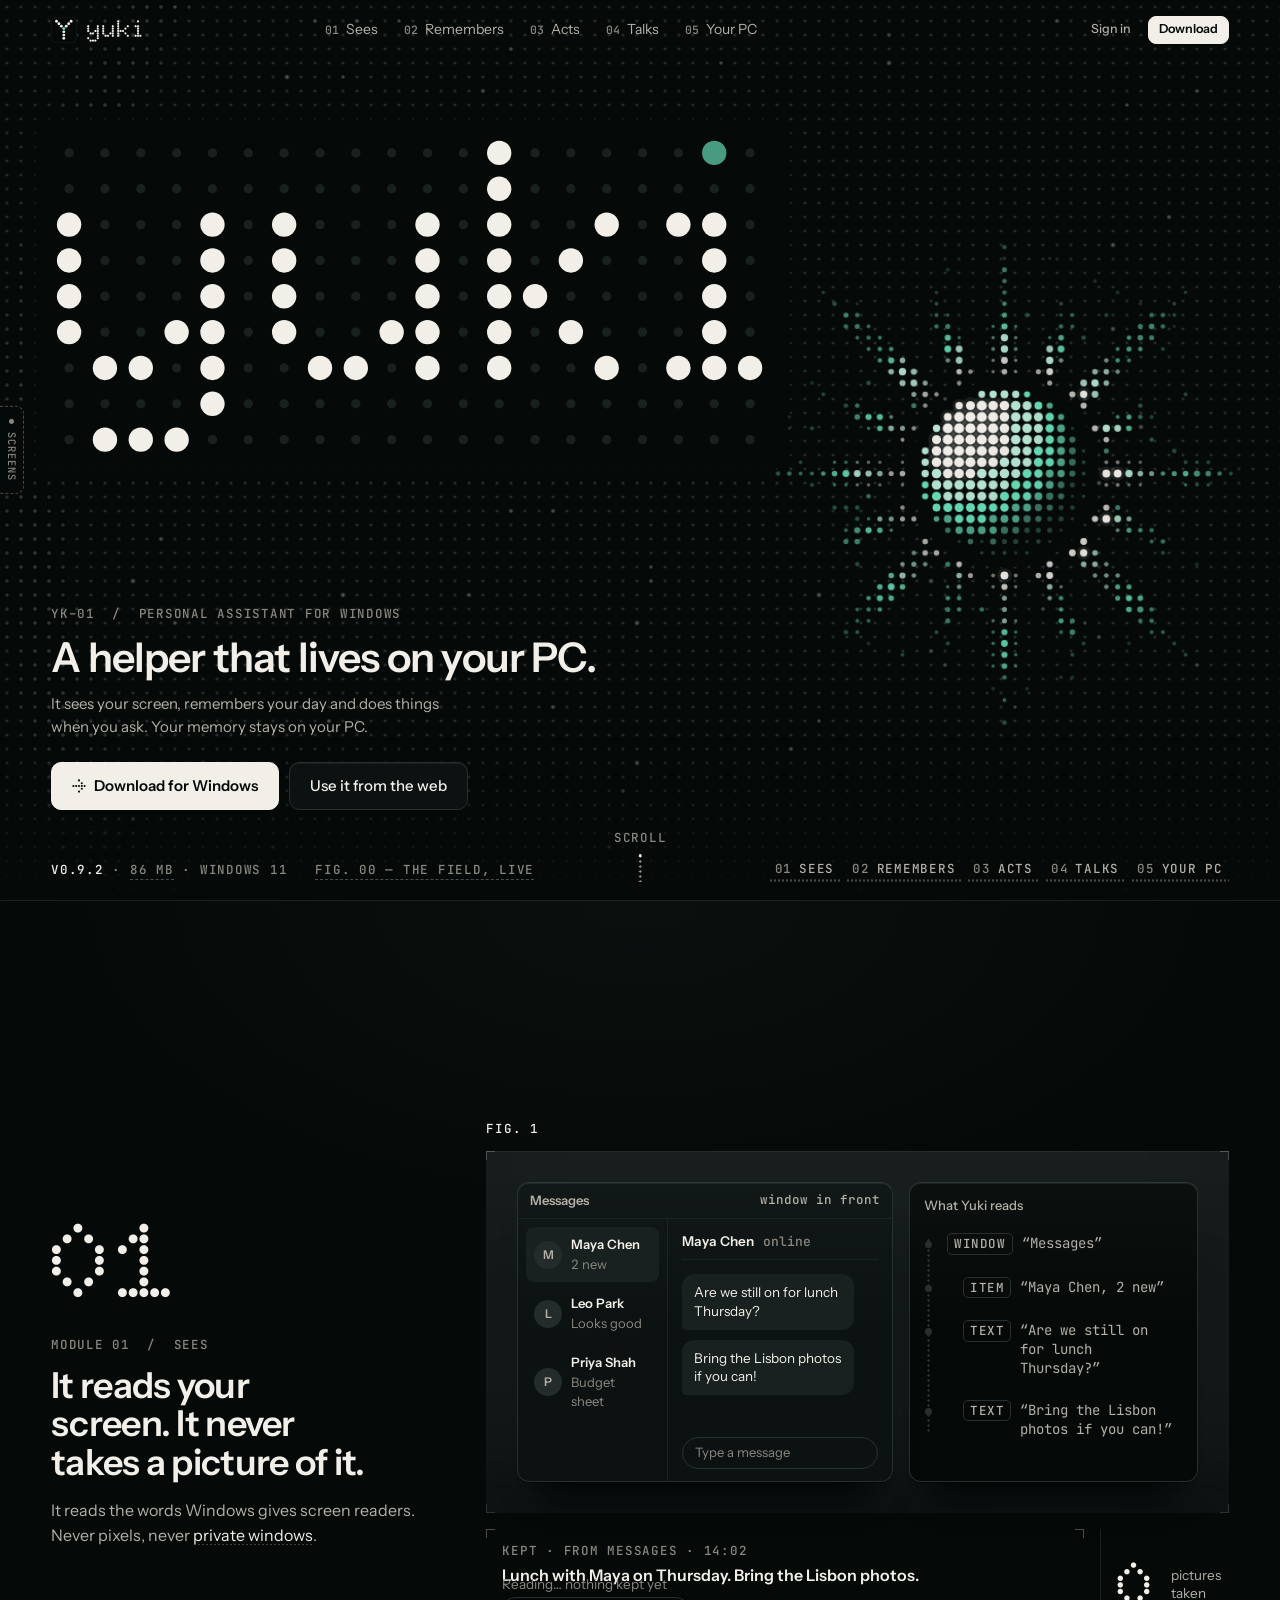
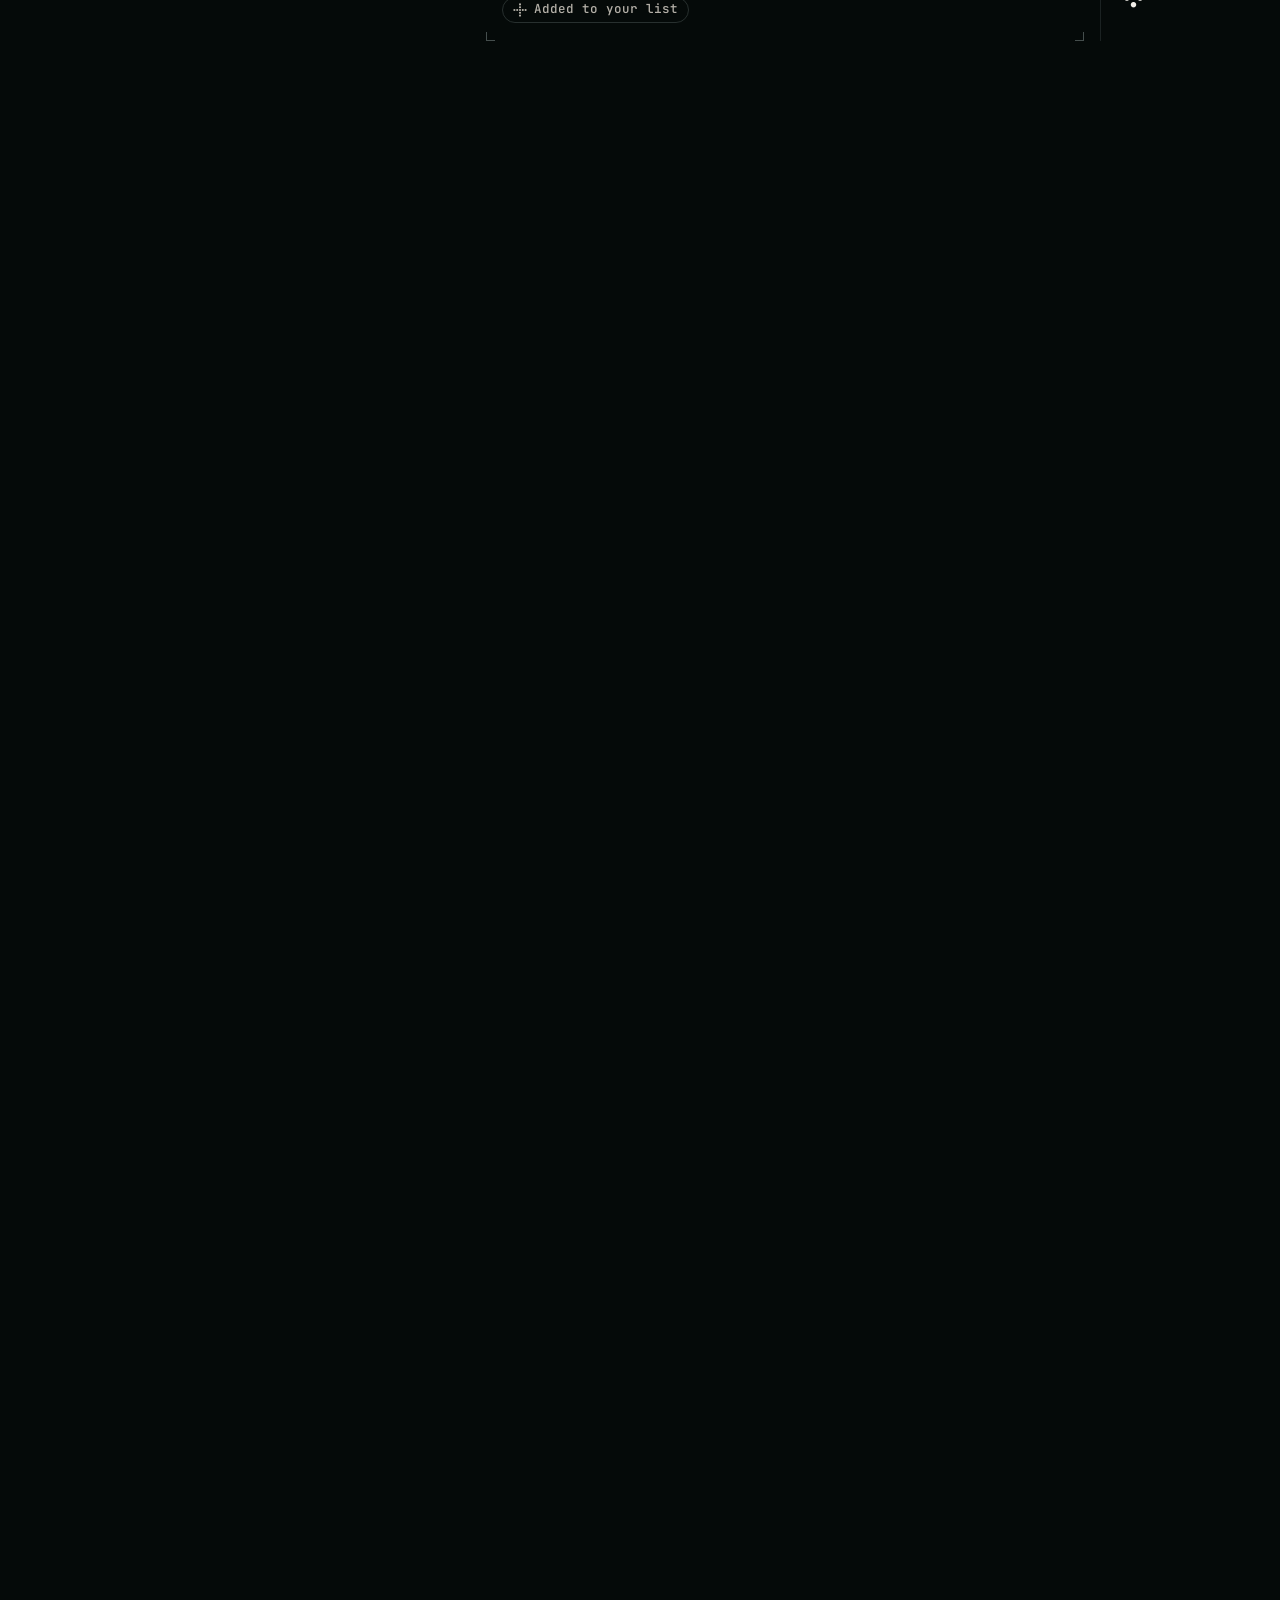
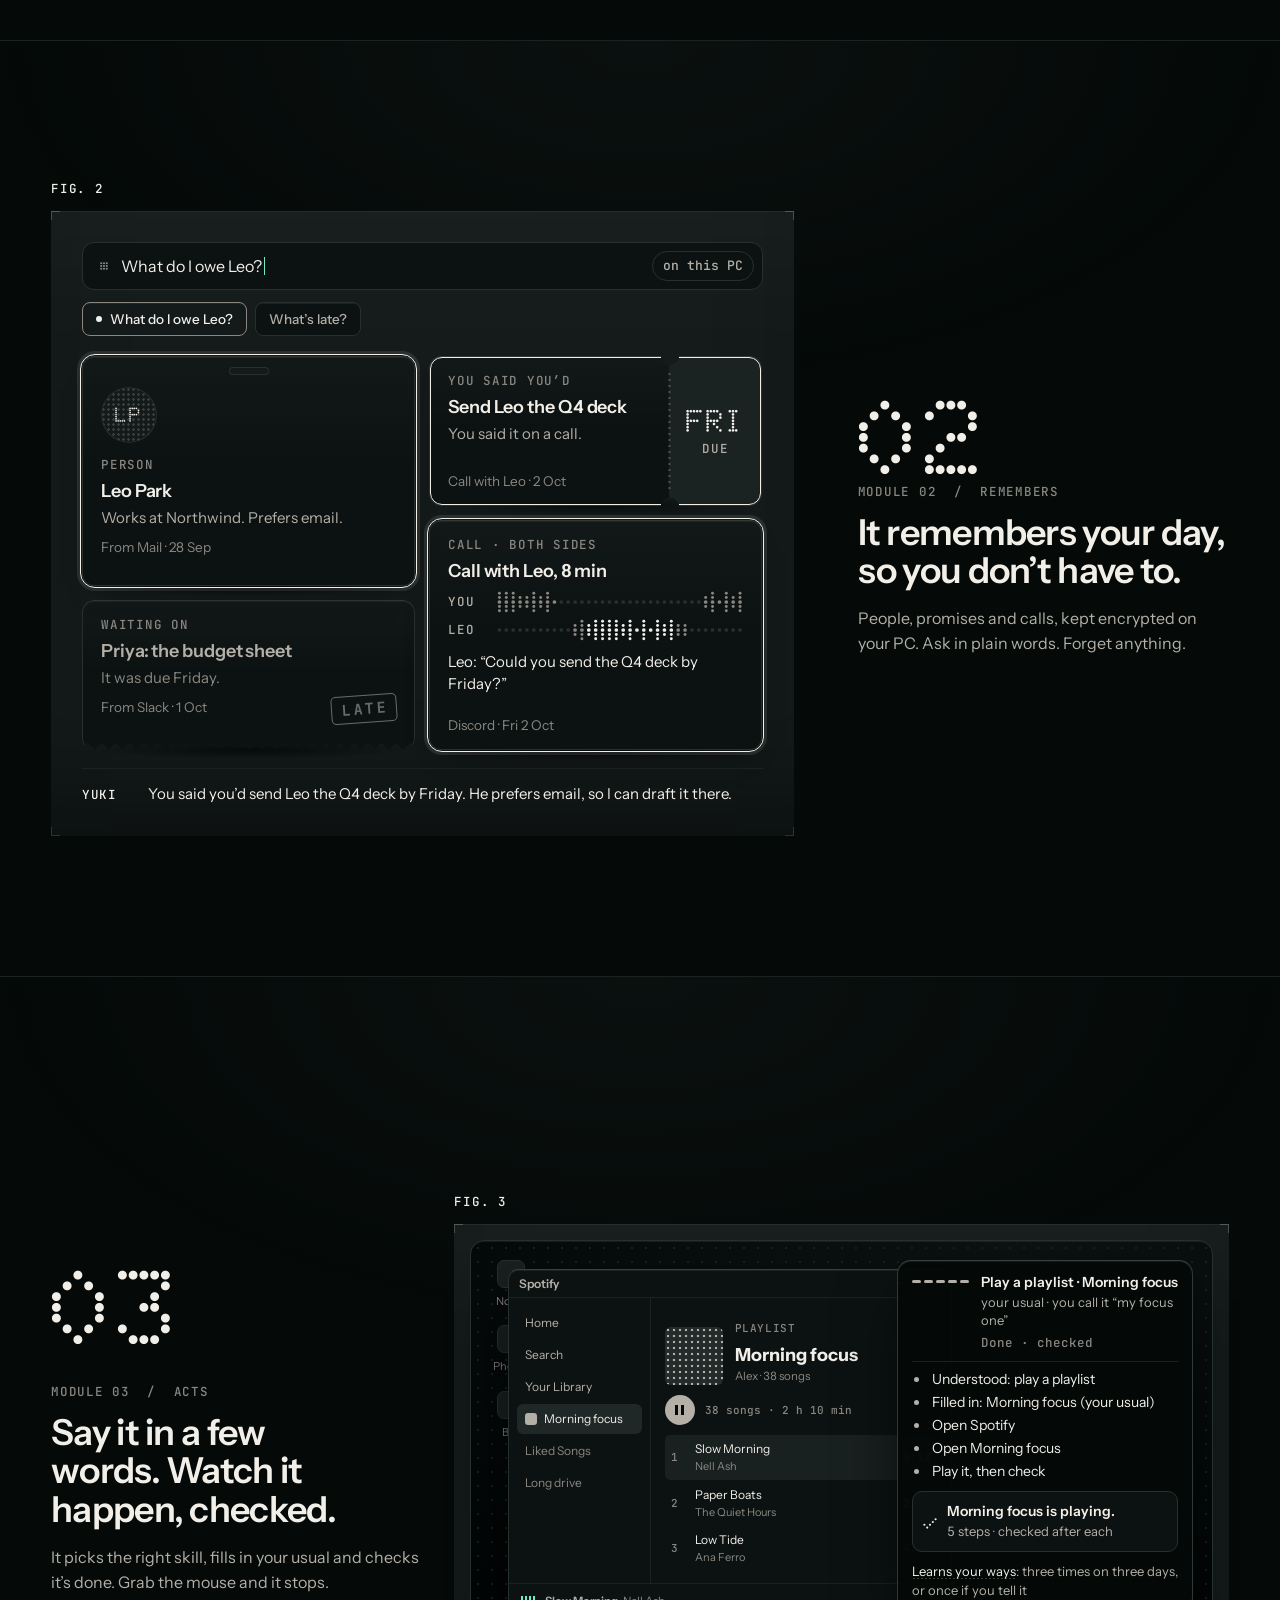
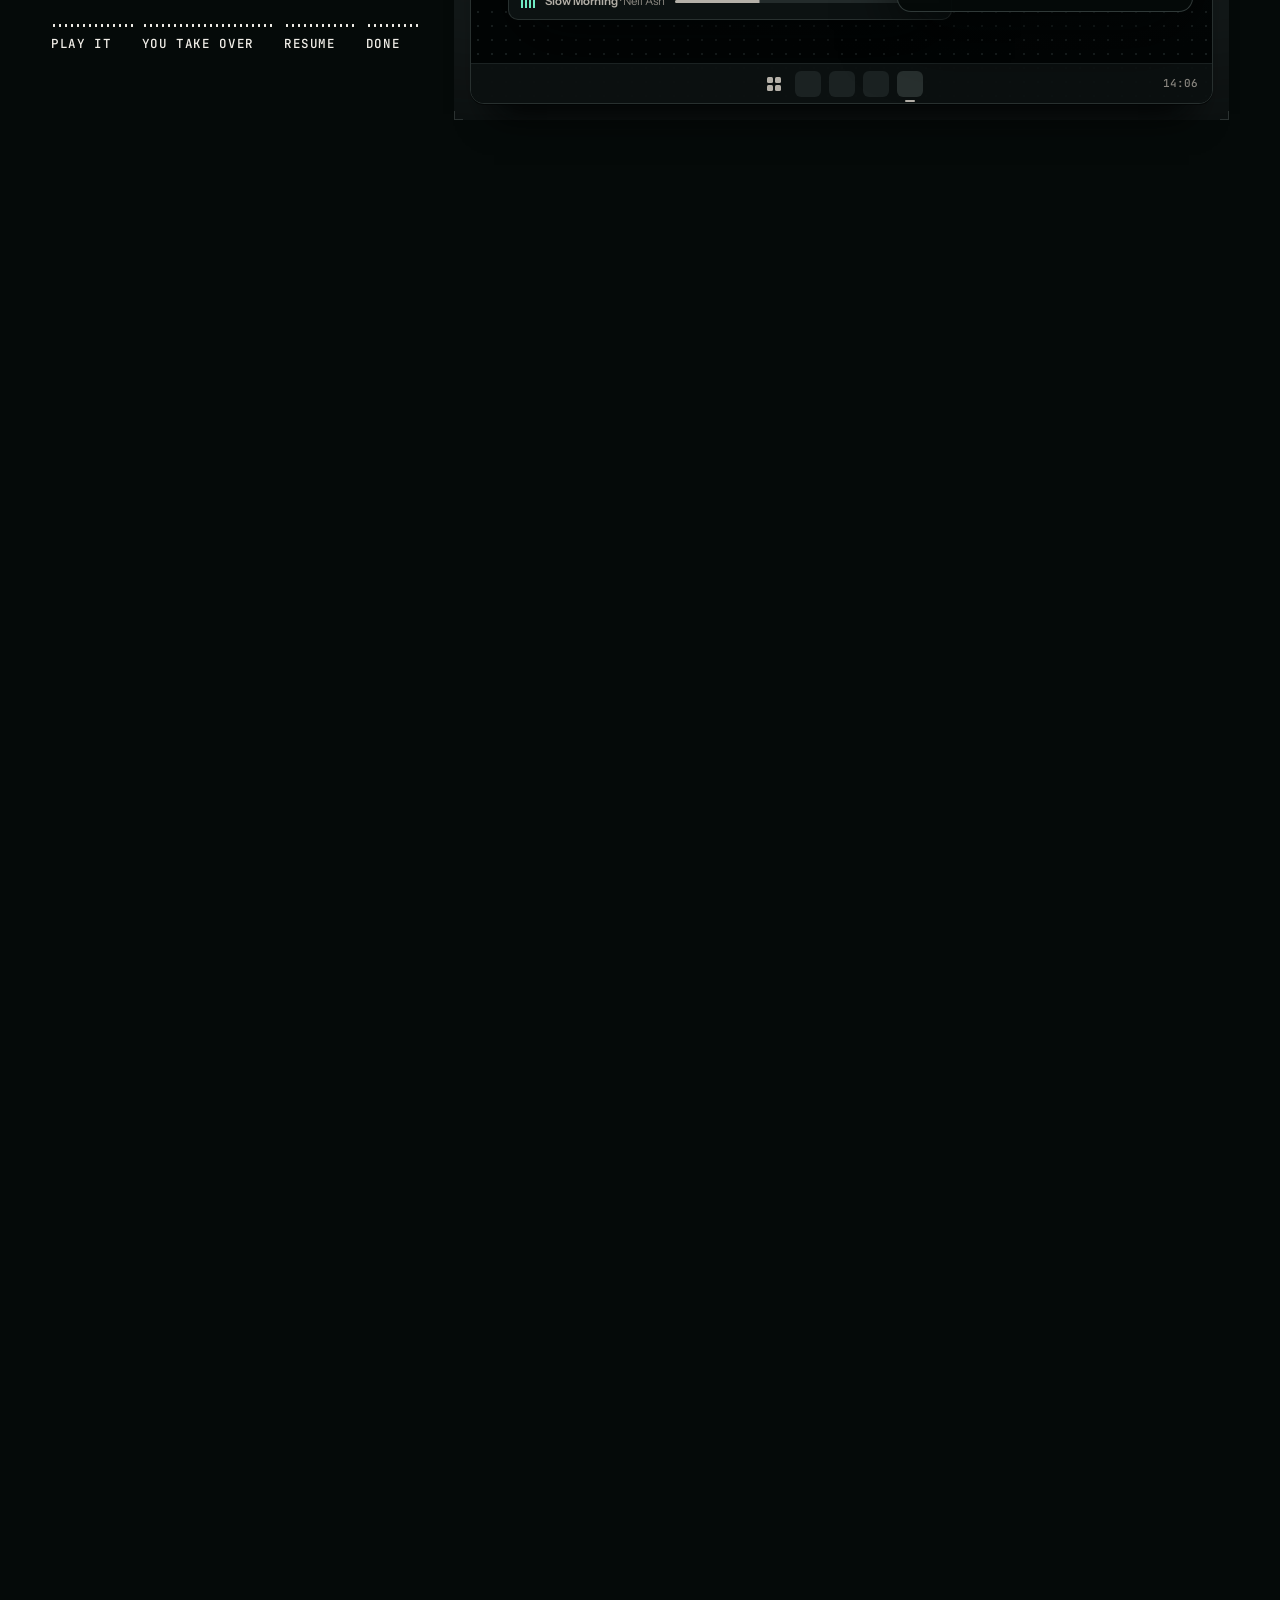
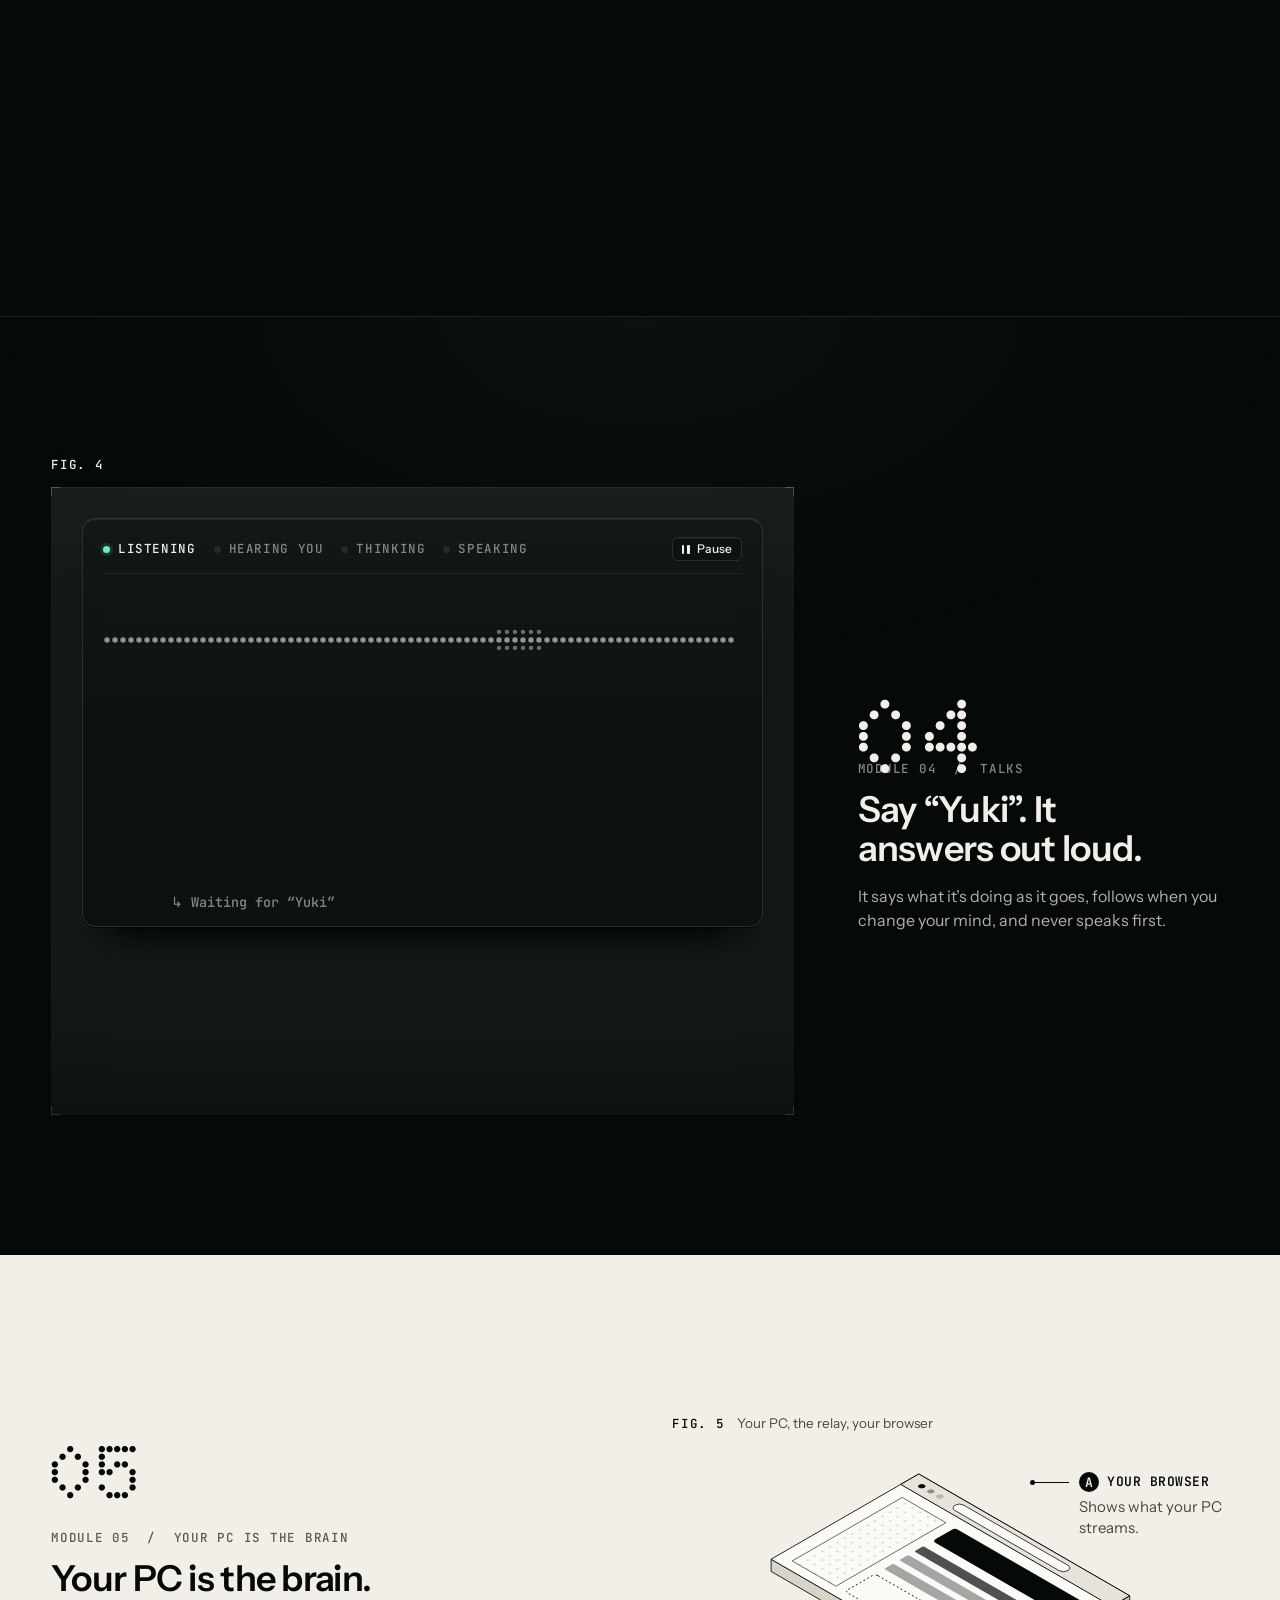
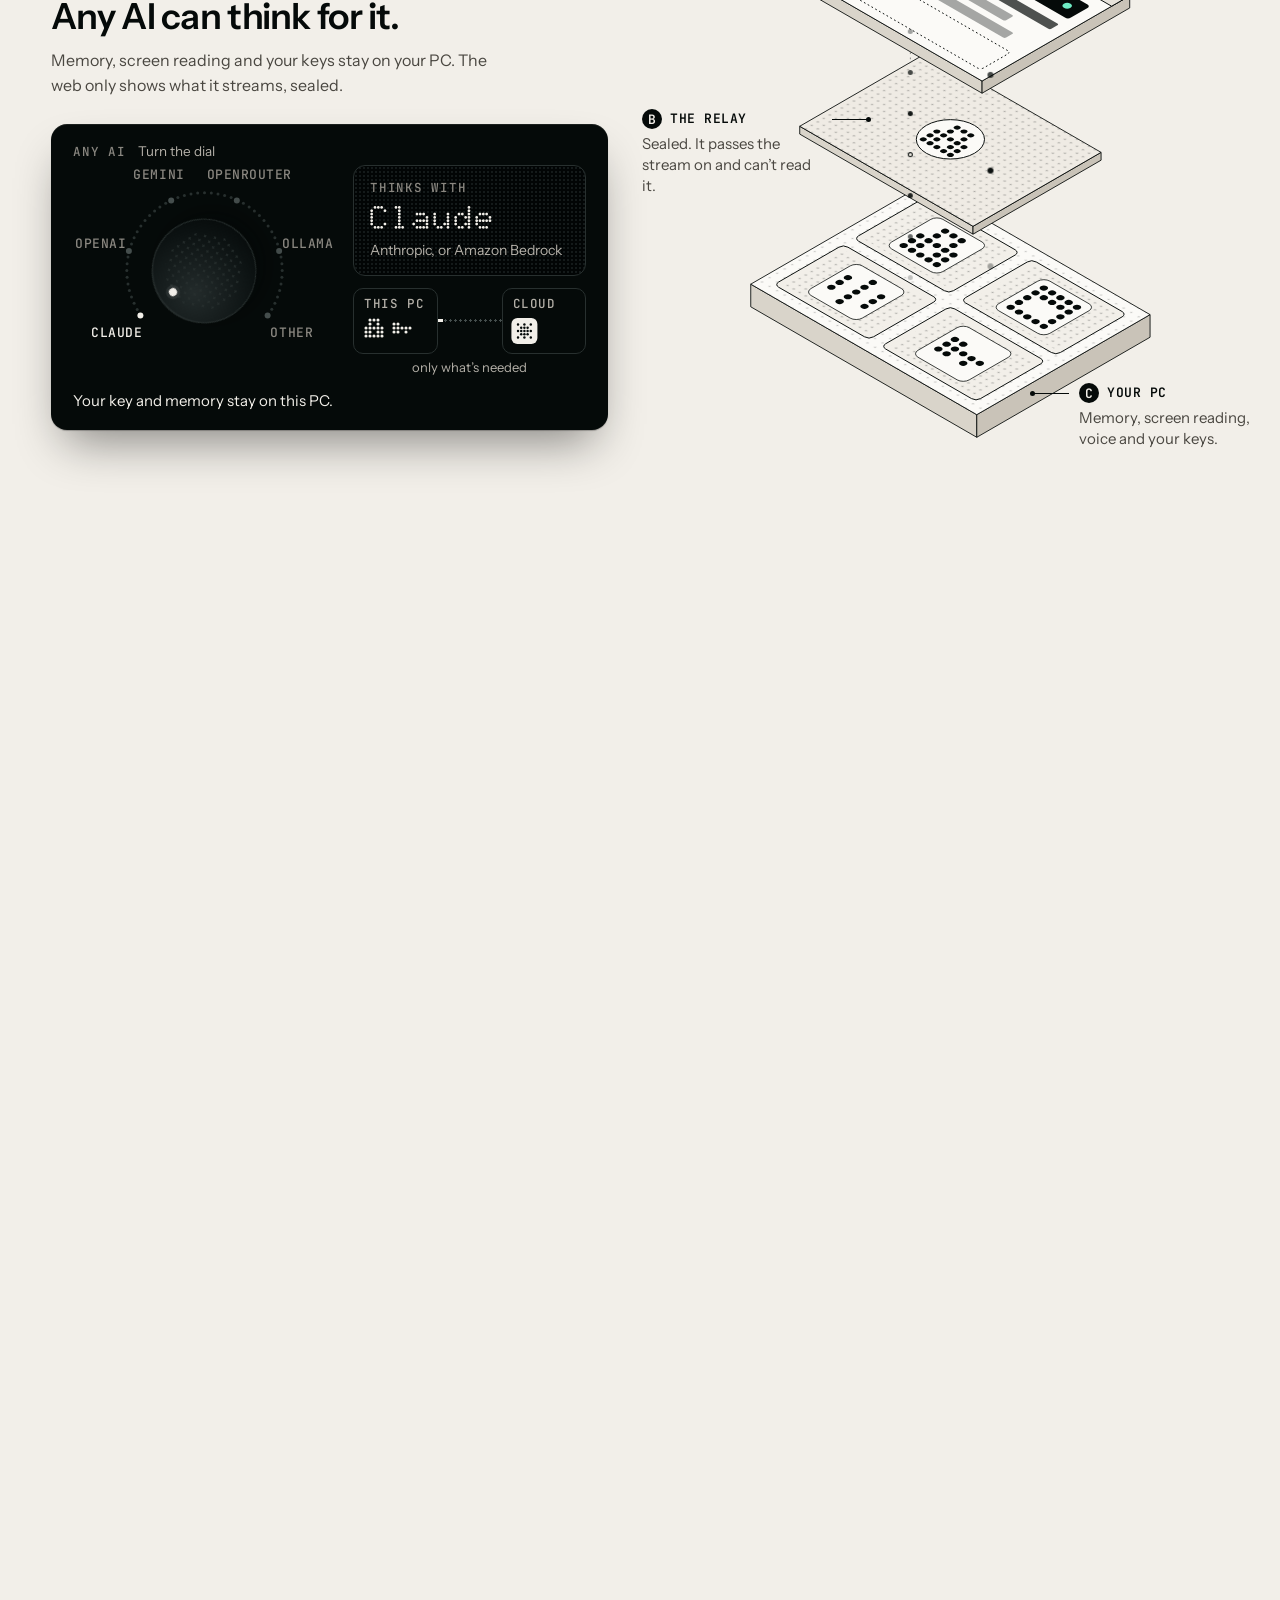
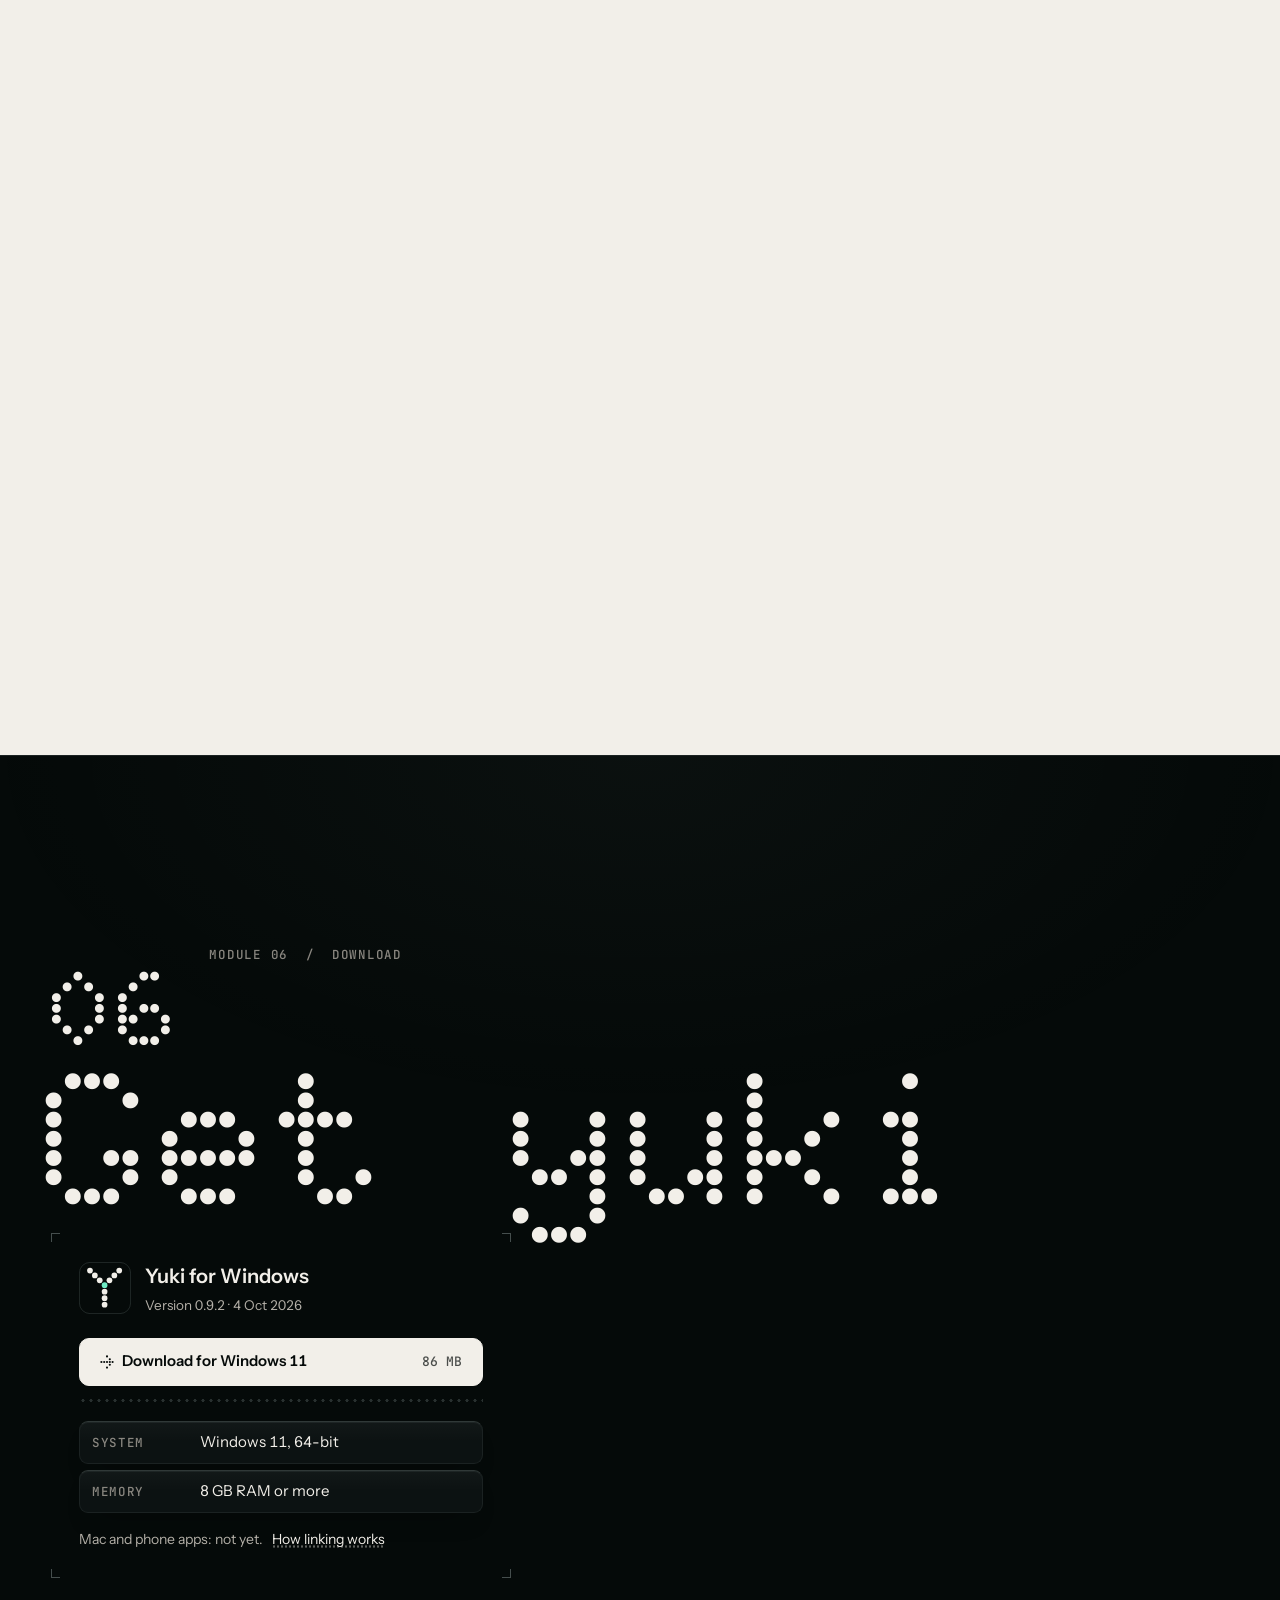
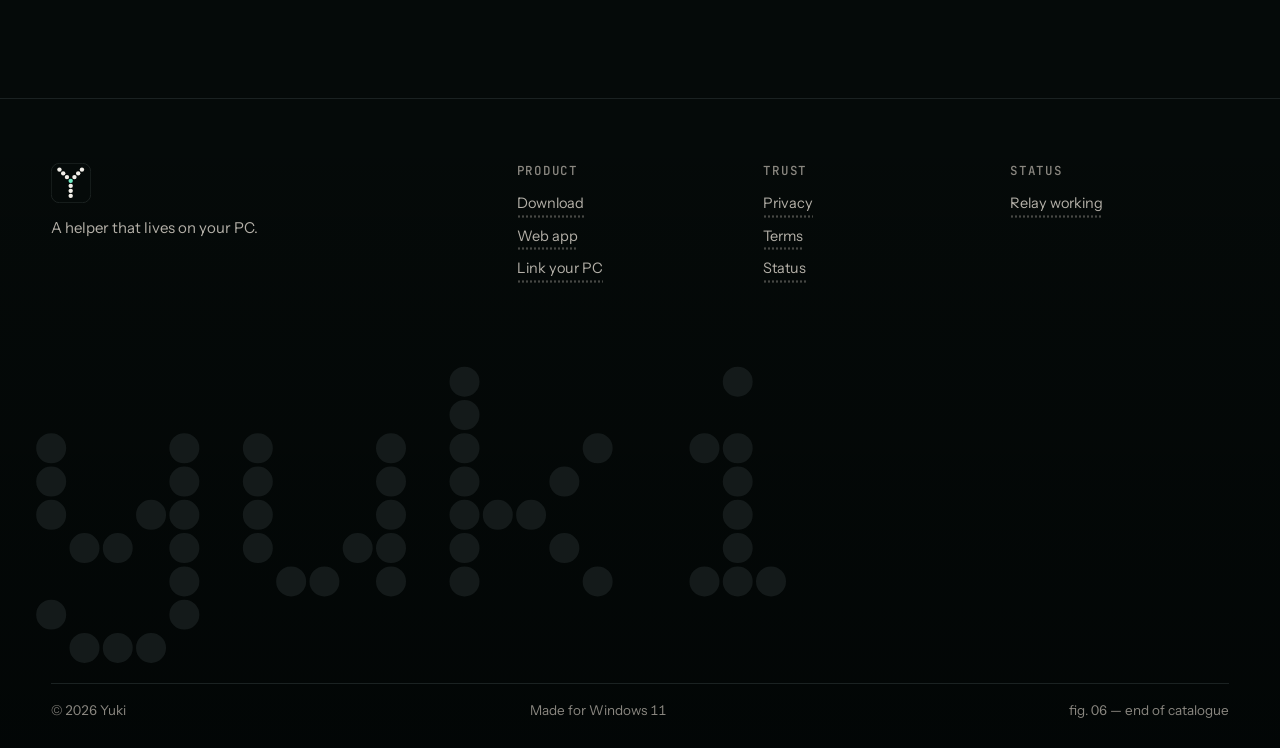
==== commit c680f355: "Obsidian is the default black The user picked obsidian from the five blacks: volcanic glass, black w" ====
--- a/index.html
+++ b/index.html
@@ -6,7 +6,7 @@
 <meta name="viewport" content="width=device-width, initial-scale=1, viewport-fit=cover">
 <title>Yuki · a helper that lives on your PC</title>
 <meta name="description" content="Yuki is a personal assistant for Windows. It sees your screen, remembers your day and does things when you ask. Your memory stays on your PC.">
-<meta name="theme-color" content="#050505">
+<meta name="theme-color" content="#050A09">
 <link rel="icon" href="favicon.svg" type="image/svg+xml">
 <link rel="stylesheet" href="css/base.css">
 <link rel="stylesheet" href="css/blacks.css">
--- a/css/base.css
+++ b/css/base.css
@@ -11,8 +11,9 @@
   /* colour: one product with the app.
      The blacks (19 Oct): every black and dark grey on the site comes from the tokens below, a ladder from darkest
      to lightest, so a black palette (css/blacks.css, ?black=NAME) re-colours the whole site by overriding them.
-     The values are "jet", the default since 19 Oct (the user: "rich black, not bland and dull black"): a near-pure
-     black page, wide steps up to the panels, almost no hue; its lacquer (sheens, deep shadows) is in css/blacks.css.
+     The values are "obsidian", the default since 19 Oct (the user wanted "rich black, not bland and dull black",
+     saw five and said "obsidian is good"): volcanic glass, black with a deep teal undertone; its glass (sheens,
+     deep shadows, a faint light from above) is in css/blacks.css.
      The old flat grey-black is the "flat" palette there.
      CSS, inline SVG (style="fill: var(--x)") and the canvases (read at load through YAccent.tok) all use them. Dark
      literals left on purpose: alpha masks (#000 / #0000), the accent's dark tints, JS fallbacks, the favicon file.
@@ -31,23 +32,23 @@
        --shade-rgb  shadows: rgba(var(--shade-rgb), a)
        --ink, --ink-rgb  black ink on bone sections and bone-faced drawings, and shadows cast onto bone: near --bg,
                     another role (a palette may keep ink neutral while the page goes deep) */
-  --k-well: #010101;
-  --bg: #050505;
-  --bg-rgb: 5, 5, 5;
-  --raise: #0F0F10;
-  --raise-2: #19191B;
-  --raise-3: #1E1E21;
-  --dot: #252528;
+  --k-well: #020505;
+  --bg: #050A09;
+  --bg-rgb: 5, 10, 9;
+  --raise: #0C1212;
+  --raise-2: #141A1A;
+  --raise-3: #192020;
+  --dot: #232B2B;
   --lit: #F2EFE9;
   --text: #F2EFE9;
   --text-2: #B4B0A8;
   --text-3: #8A8780;
-  --hair: #202023;
-  --hair-2: #2D2D31;
-  --edge: #37373C;
-  --edge-2: #404045;
-  --mark: #4E4E54;
-  --shade-rgb: 0, 0, 0;
+  --hair: #1B2222;
+  --hair-2: #28302F;
+  --edge: #303938;
+  --edge-2: #37403F;
+  --mark: #454E4D;
+  --shade-rgb: 0, 3, 3;
   --live: #6FEBC4;          /* the only colour, and only for live things (js/accent.js may change it) */
   --live-rgb: 111, 235, 196;
   --live-ink: #062419;
@@ -55,8 +56,8 @@
   /* bone sections (for rhythm) */
   --bone: #F2EFE9;
   --bone-2: #E7E3DB;
-  --ink: #060606;
-  --ink-rgb: 6, 6, 6;
+  --ink: #050A09;
+  --ink-rgb: 5, 10, 9;
   --ink-2: #4A4741;
   --ink-3: #5C5851;         /* about 6.1:1 on --bone (was #75716A, 4.2:1); tags only */
   --bone-hair: #D6D1C7;
--- a/css/blacks.css
+++ b/css/blacks.css
@@ -1,8 +1,8 @@
 /* =====================================================================
    Yuki website / blacks: the black palettes. Linked right after css/base.css in every page.
    19 Oct, the user: "the colour pallette of black feels too bland ... it should look rich black. not bland and dull
-   black". Four rich blacks were designed and judged; jet won (the only one that reads as black everywhere, not navy,
-   brown or teal) and is the default. The others stay here to compare.
+   black". Four rich blacks were designed and judged (the judges picked jet); the user saw all five and said
+   "obsidian is good", so obsidian is the default. The others stay here to compare.
    The tokens (css/base.css :root, darkest first): --k-well, --bg + --bg-rgb, --raise, --raise-2, --raise-3, --hair,
    --dot, --hair-2, --edge, --edge-2, --mark, --shade-rgb, and --ink + --ink-rgb for black ink on the bone sections.
    Every black and dark grey on the site, the canvases included, comes from them, so a palette overrides them.
@@ -14,12 +14,28 @@
    Canvases read the tokens when they lay out (YAccent.tok in js/accent.js). The accent, bone, light text and status
    colours are not part of a palette.
    Picking one: ?black=jet | ink | umber | obsidian | flat on any page address. It is saved on this computer
-   (localStorage 'yuki-black') and every page uses it; ?black=reset goes back to the default (jet).
+   (localStorage 'yuki-black') and every page uses it; ?black=reset goes back to the default (obsidian).
    ===================================================================== */
 
-/* ---------- jet (the default): piano black. A near-pure black page (#050505), wide clear steps up to the panels,
-   a thin lacquer sheen on raised surfaces and deep soft shadows under them; almost no hue. Its tokens are the
-   css/base.css :root values; only its depth rules live here. ---------- */
+/* ---------- jet (the judges' pick): piano black. A near-pure black page (#050505), wide clear steps up to the
+   panels, a thin lacquer sheen on raised surfaces and deep soft shadows under them; almost no hue. ---------- */
+html[data-black="jet"] {
+  --k-well: #010101;
+  --bg: #050505;
+  --bg-rgb: 5, 5, 5;
+  --raise: #0F0F10;
+  --raise-2: #19191B;
+  --raise-3: #1E1E21;
+  --hair: #202023;
+  --dot: #252528;
+  --hair-2: #2D2D31;
+  --edge: #37373C;
+  --edge-2: #404045;
+  --mark: #4E4E54;
+  --shade-rgb: 0, 0, 0;
+  --ink: #060606;
+  --ink-rgb: 6, 6, 6;
+}
 /* the product-shot grounds: a lacquered plate under an overhead light (a bright top edge, a soft band of light at
    the top, a deeper floor) */
 html[data-black="jet"] .pstage {
@@ -52,7 +68,7 @@
 html[data-black="jet"] :is(.runcard, .thread) { box-shadow: inset 0 1px 0 rgba(255, 255, 255, .07), 0 30px 70px rgba(0, 0, 0, .8); }
 html[data-black="jet"] :is(.ask-cap, .ask, .pcwin) { box-shadow: inset 0 1px 0 rgba(255, 255, 255, .07), 0 20px 50px rgba(0, 0, 0, .75); }
 
-/* ---------- the runners-up, to compare (each read as a colour, not black: ink navy, umber brown, obsidian teal) ---------- */
+/* ---------- ink, umber, obsidian (the default: its tokens are also the css/base.css :root values) ---------- */
 
 /* ink: rich black, the print kind (C60 M40 Y40 K100). A deep page with a cool lean you feel in the darkest tones only;
    the lifted steps stay near neutral so it never reads navy. Depth comes from light, not colour: each dark module is
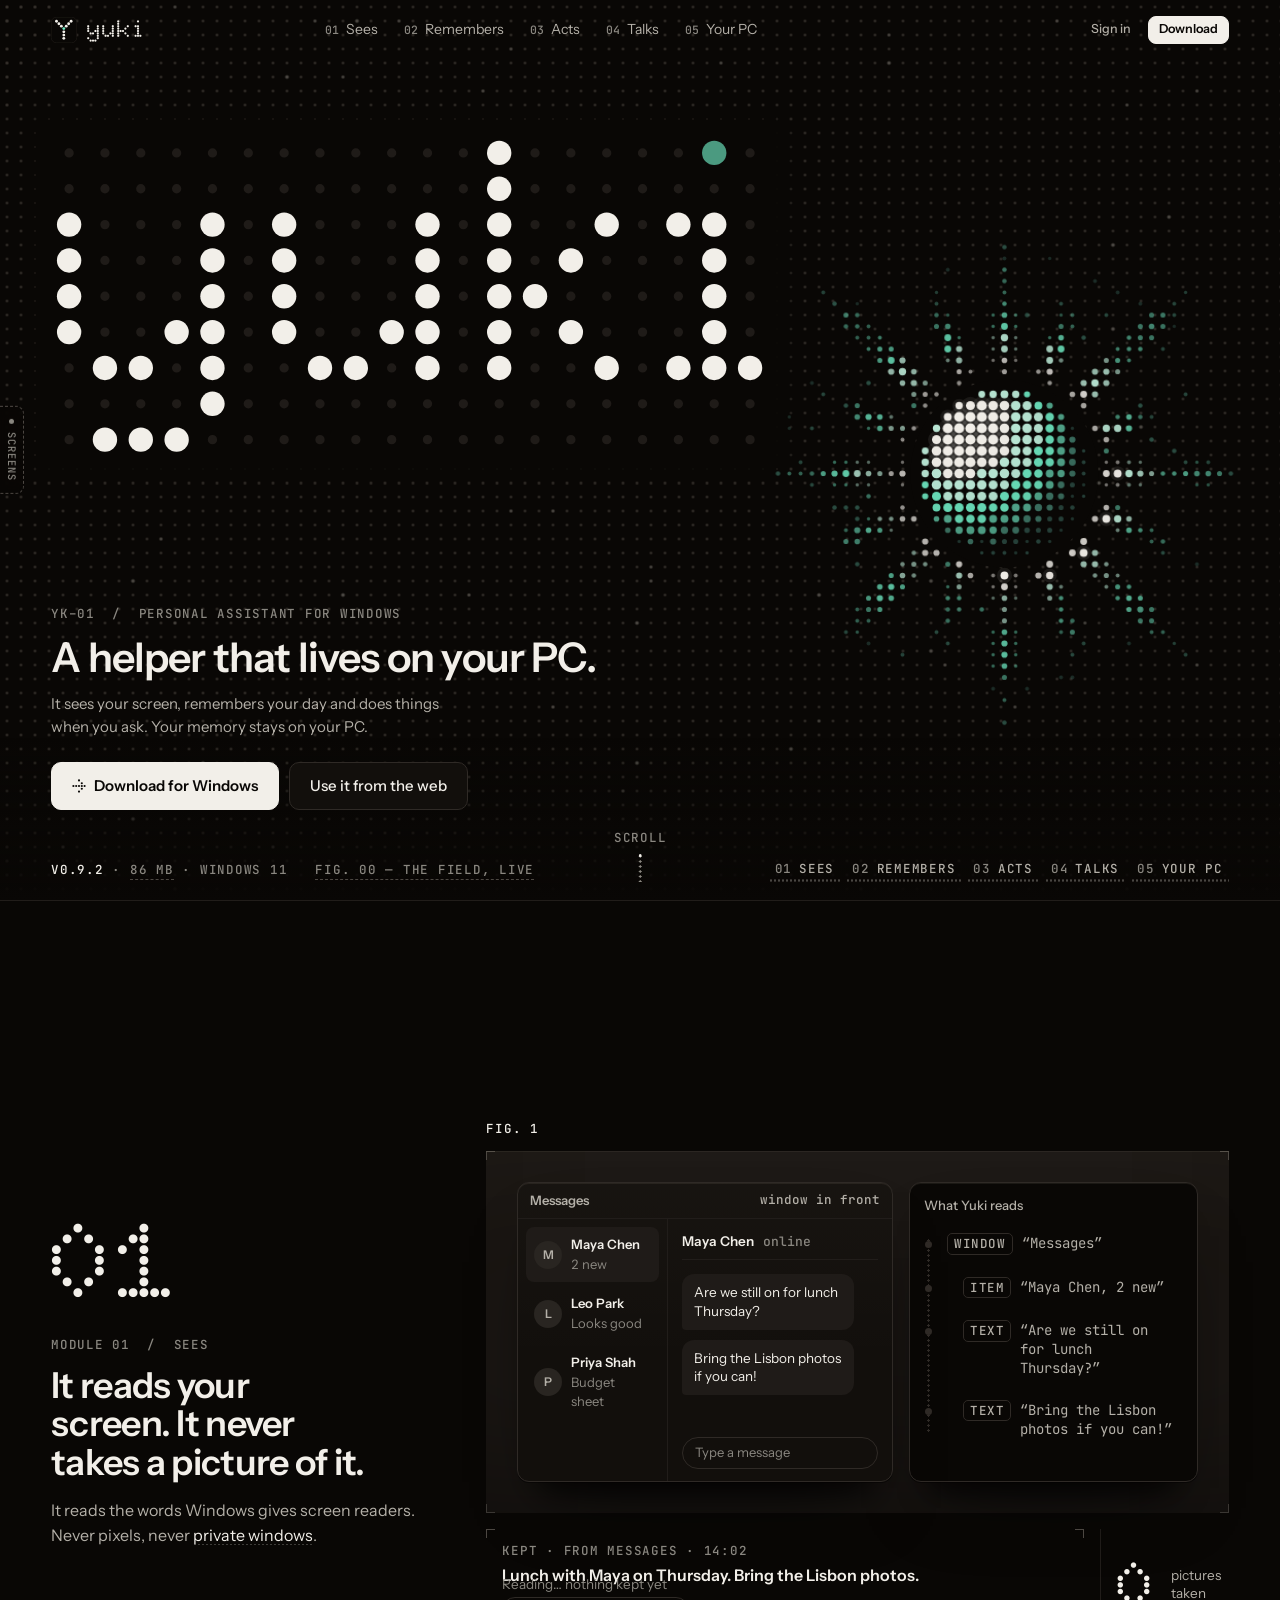
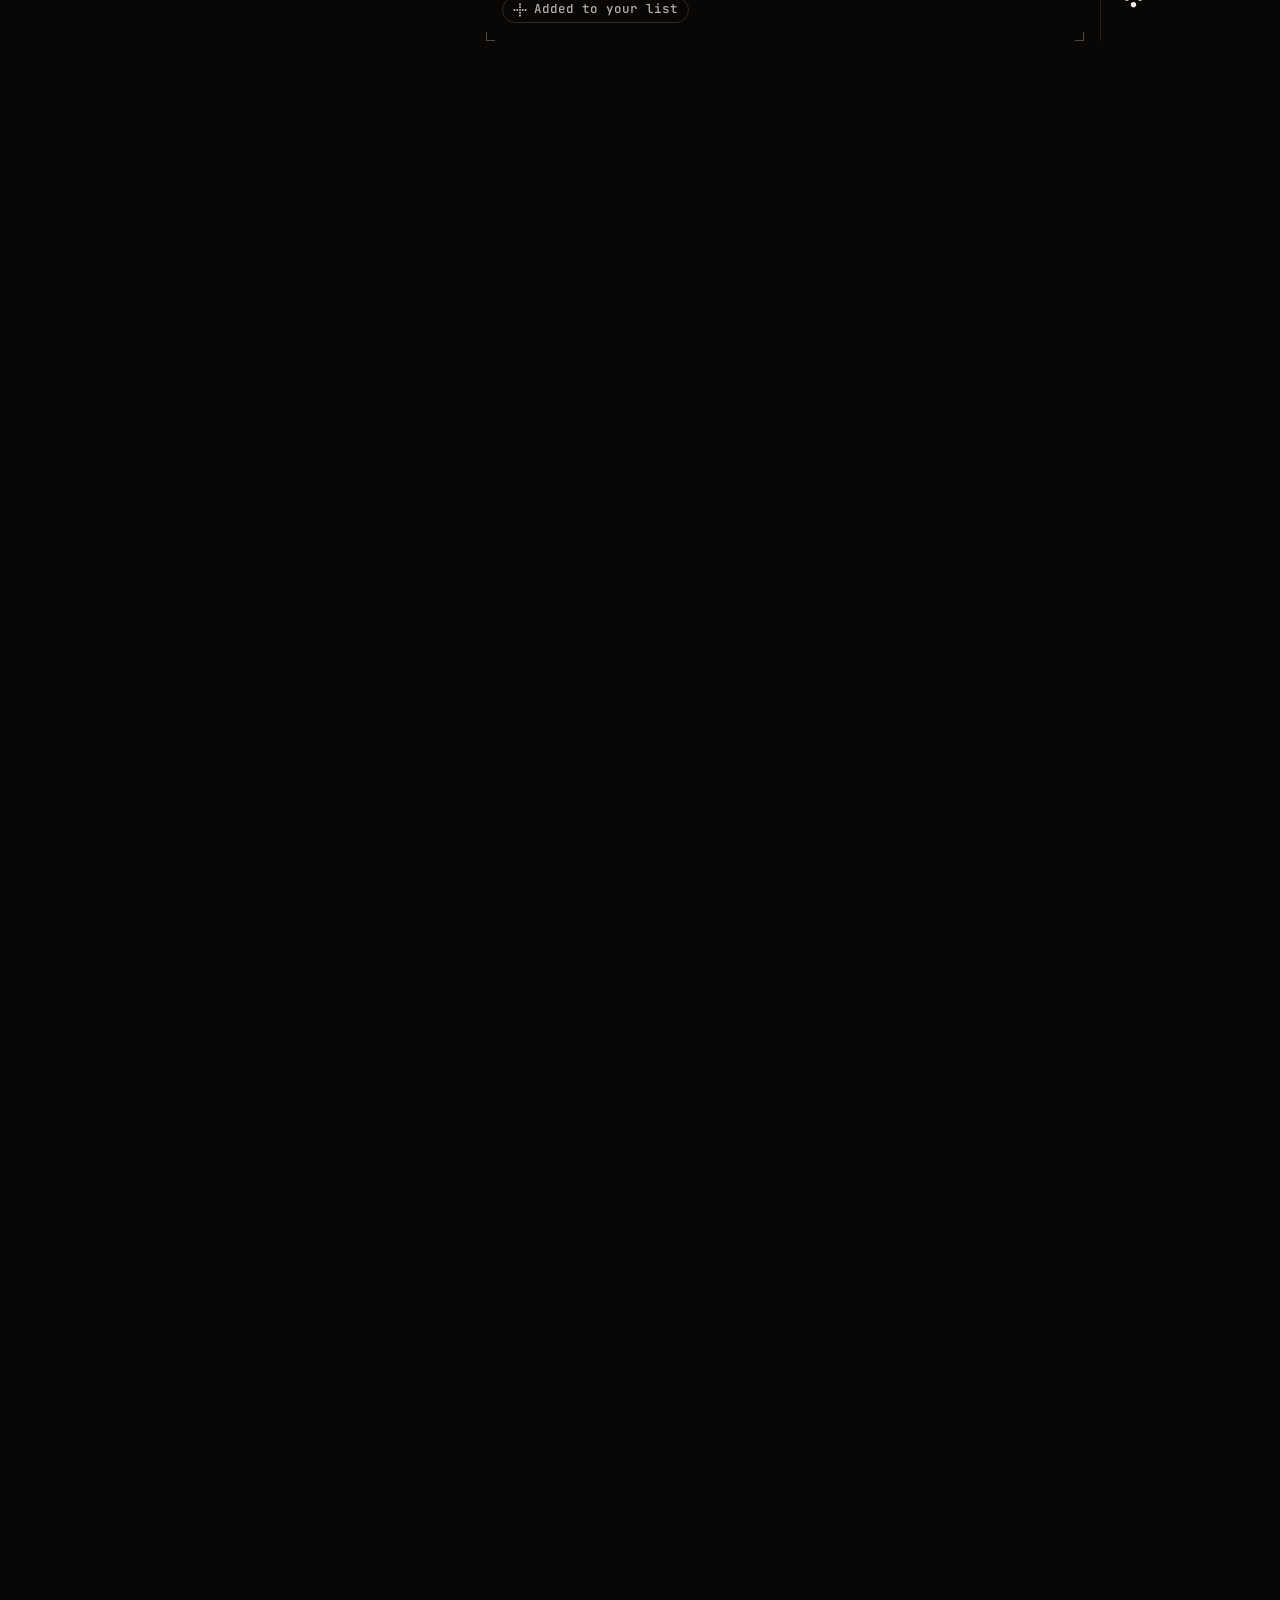
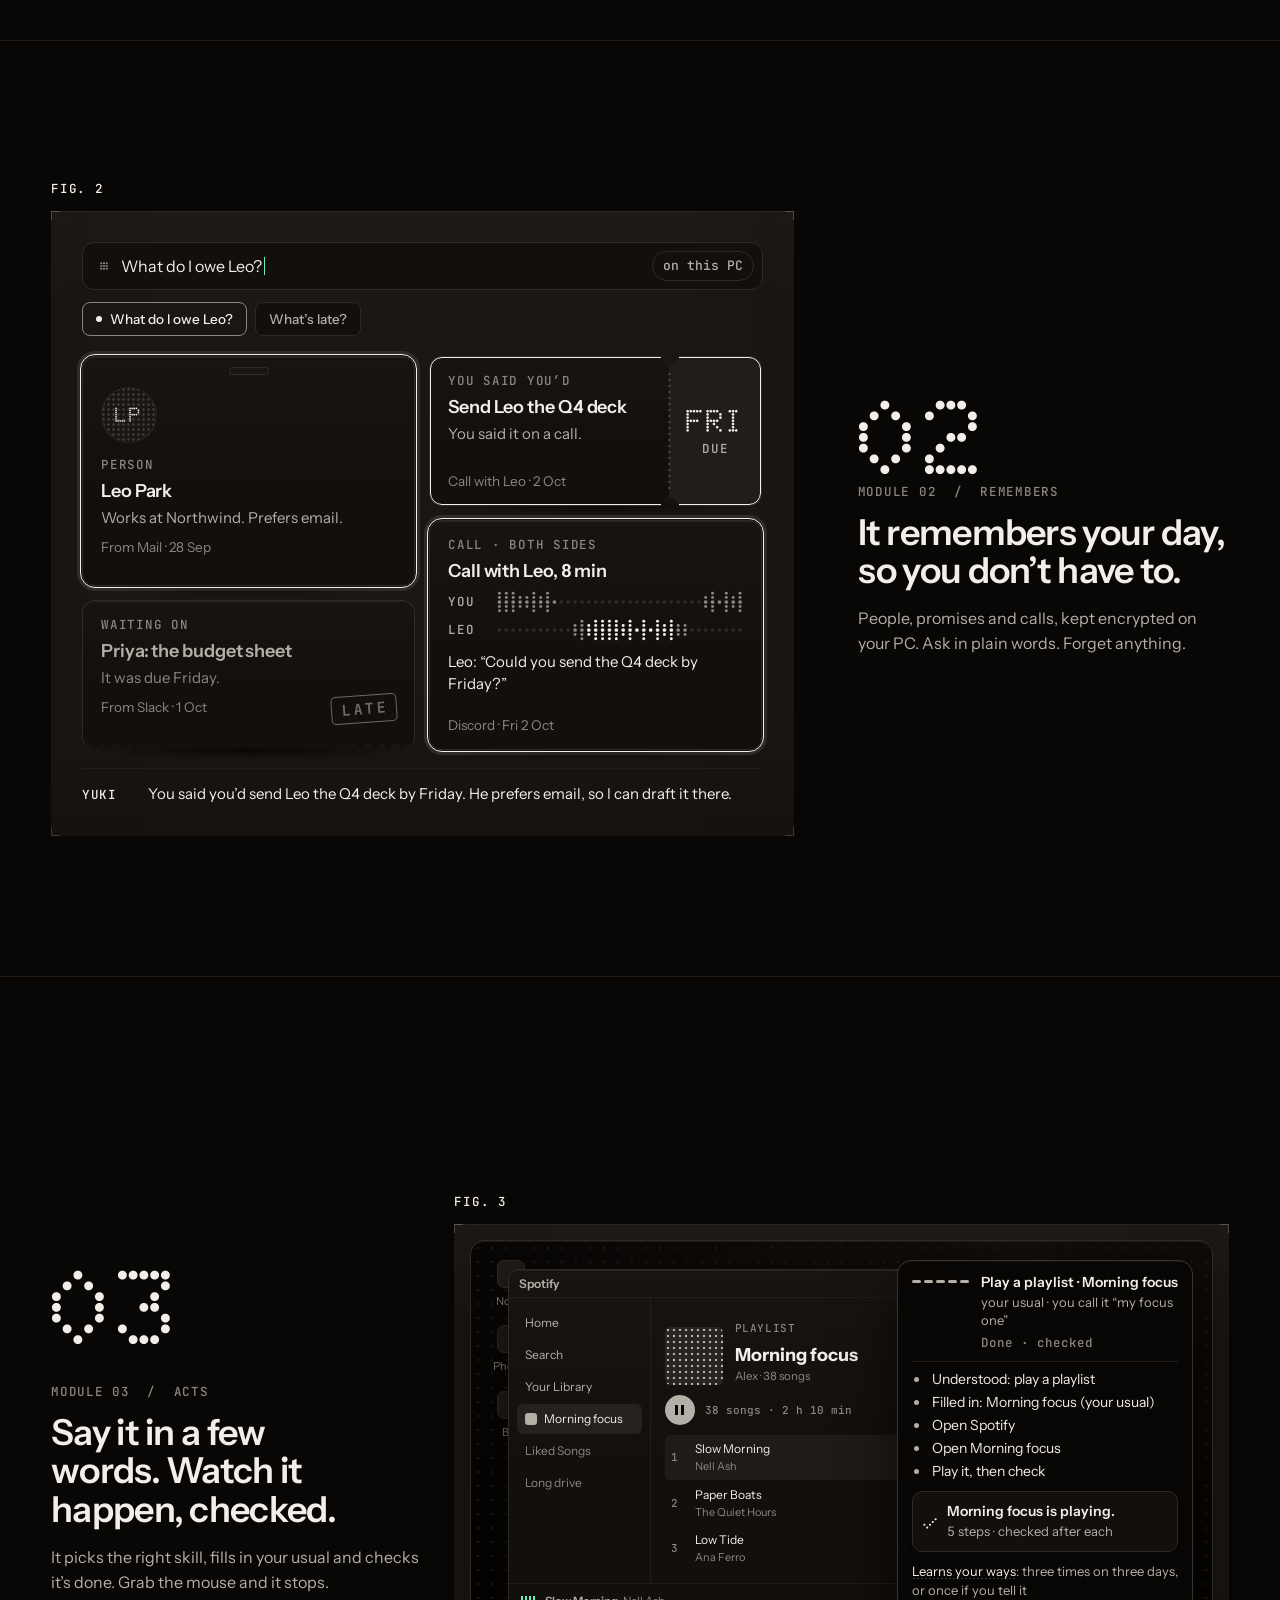
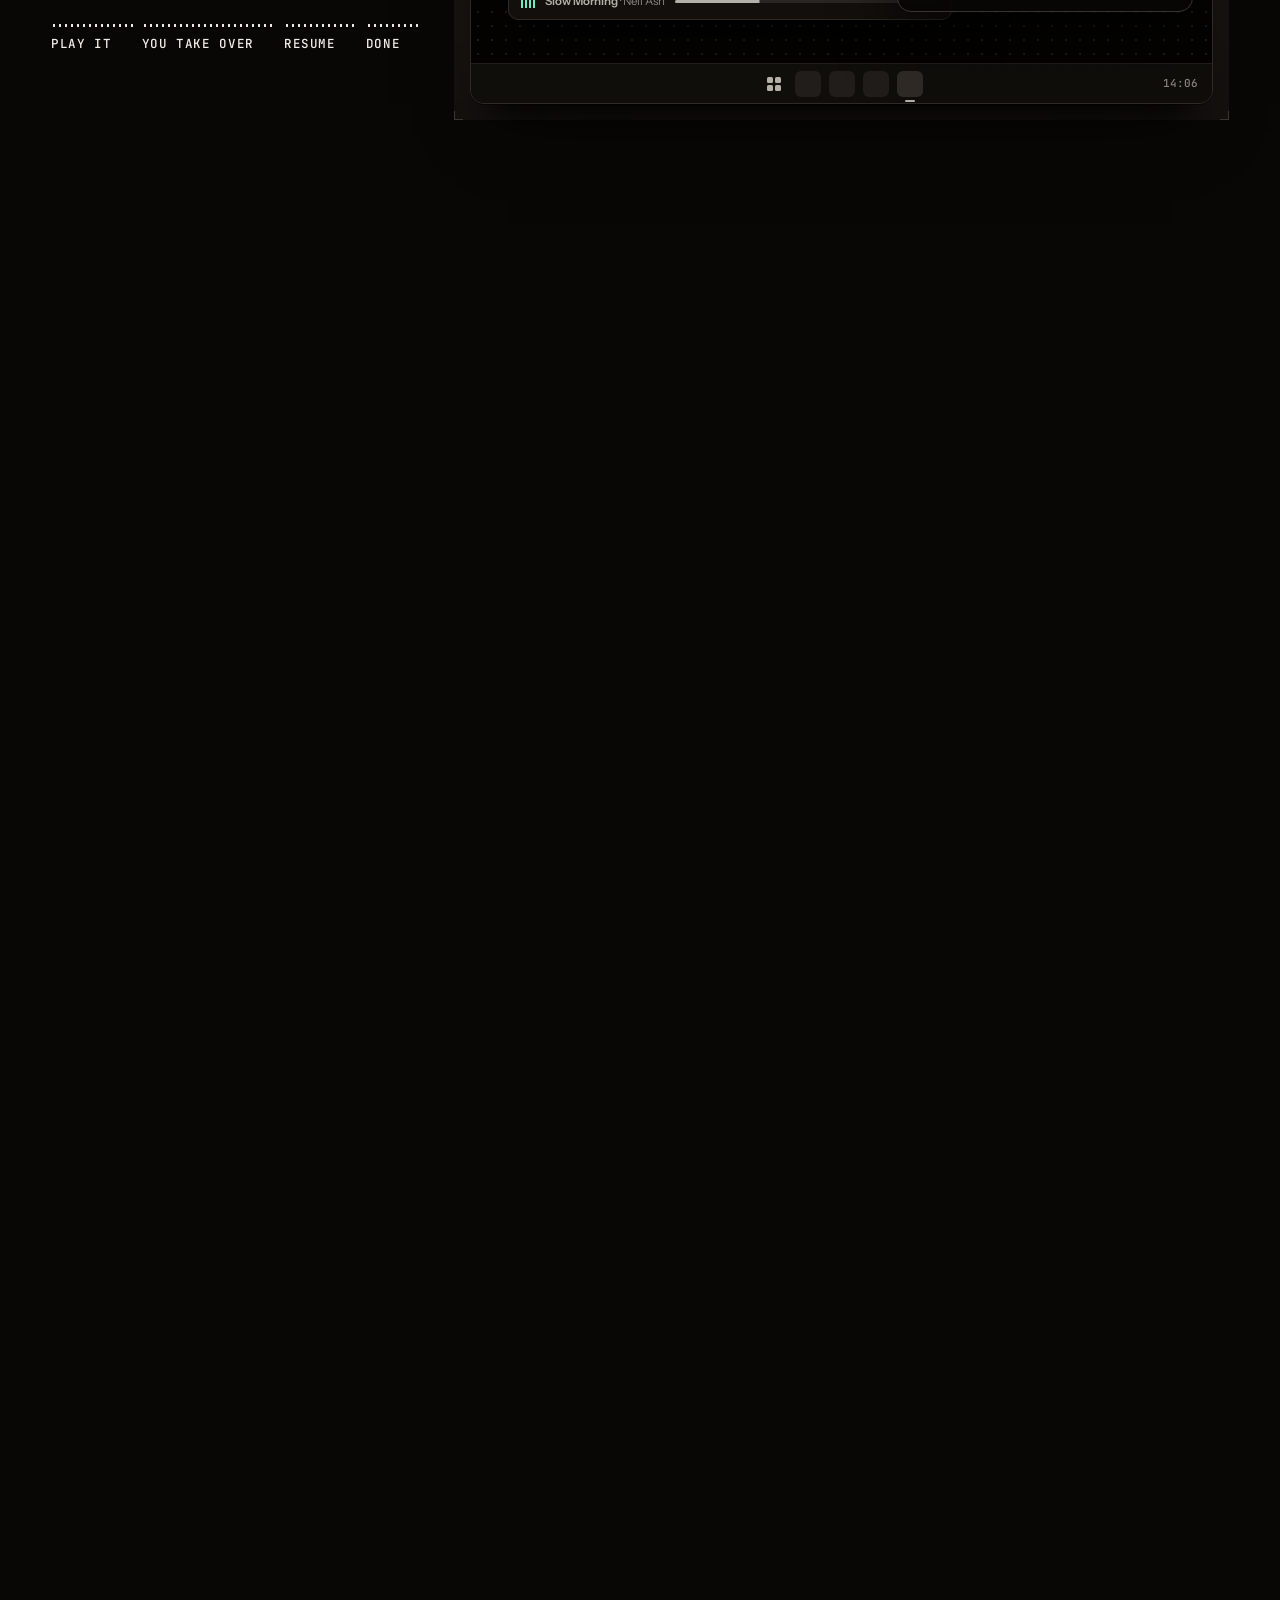
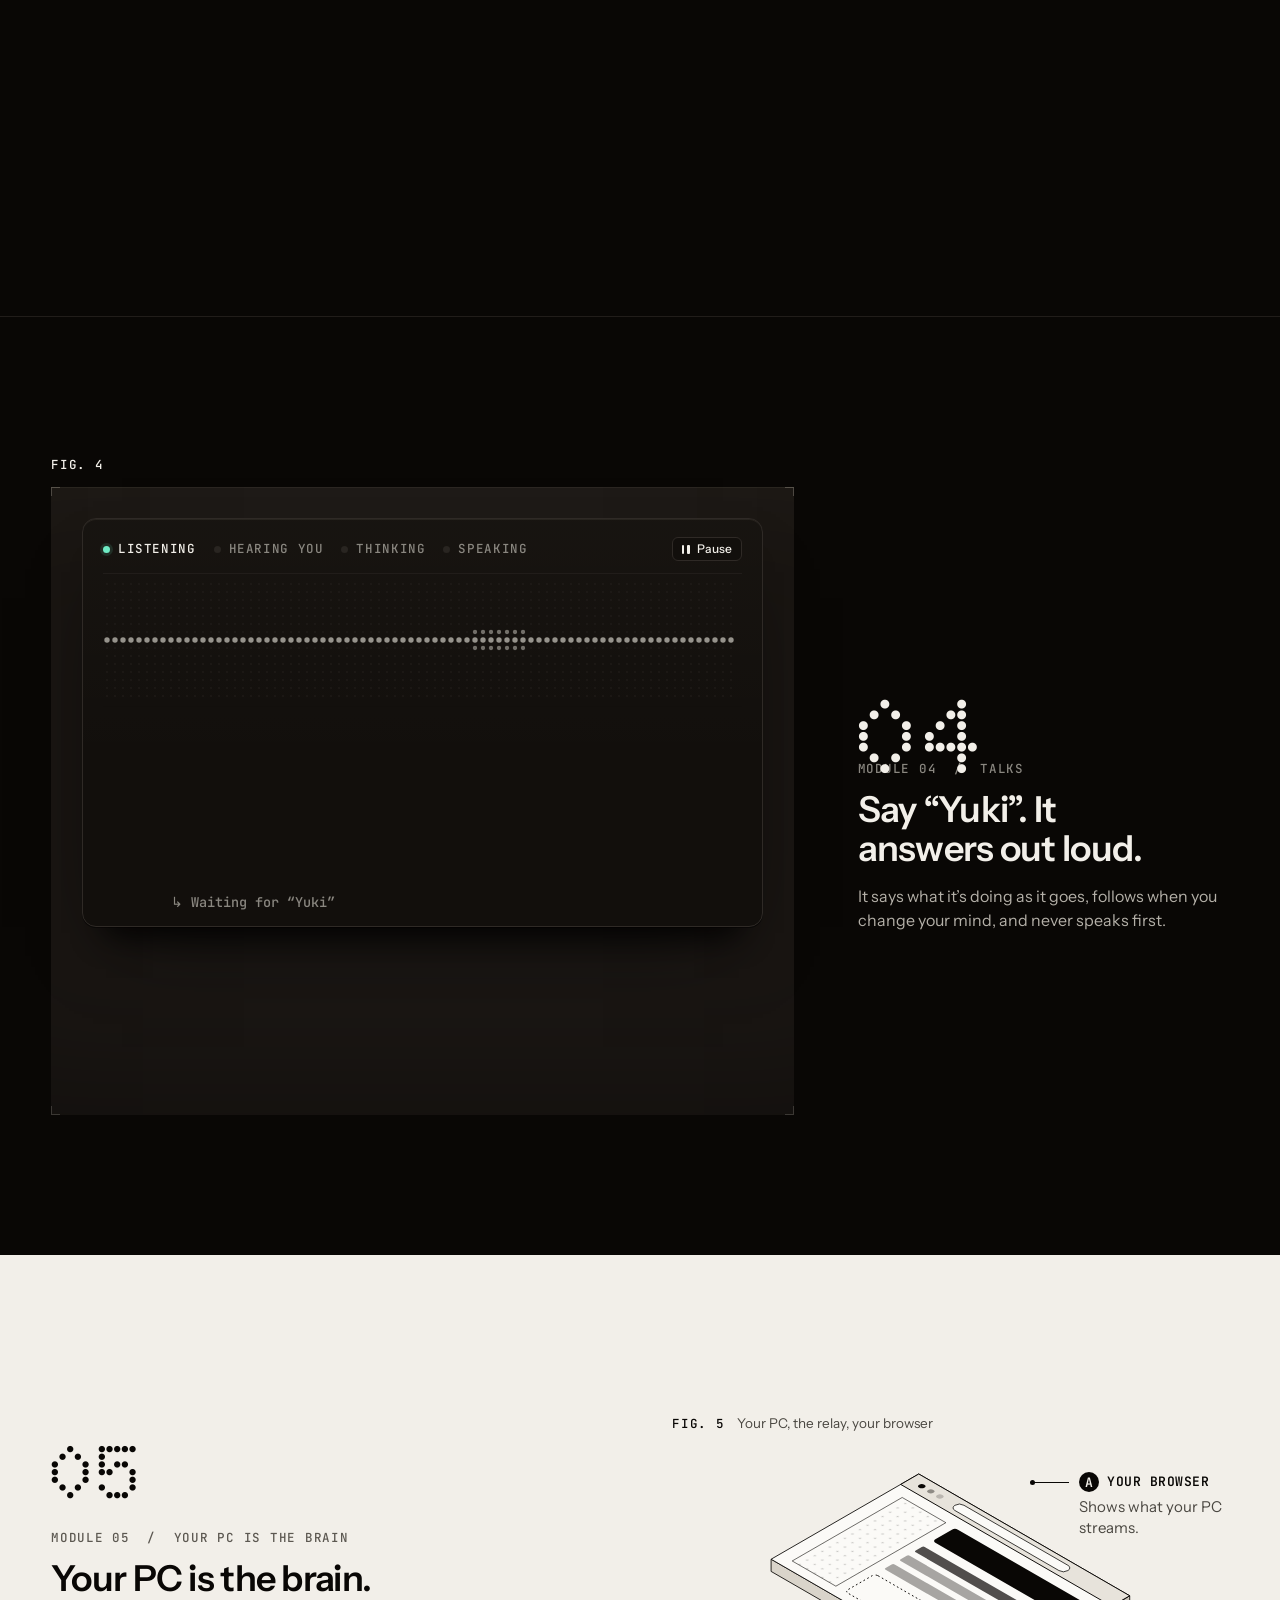
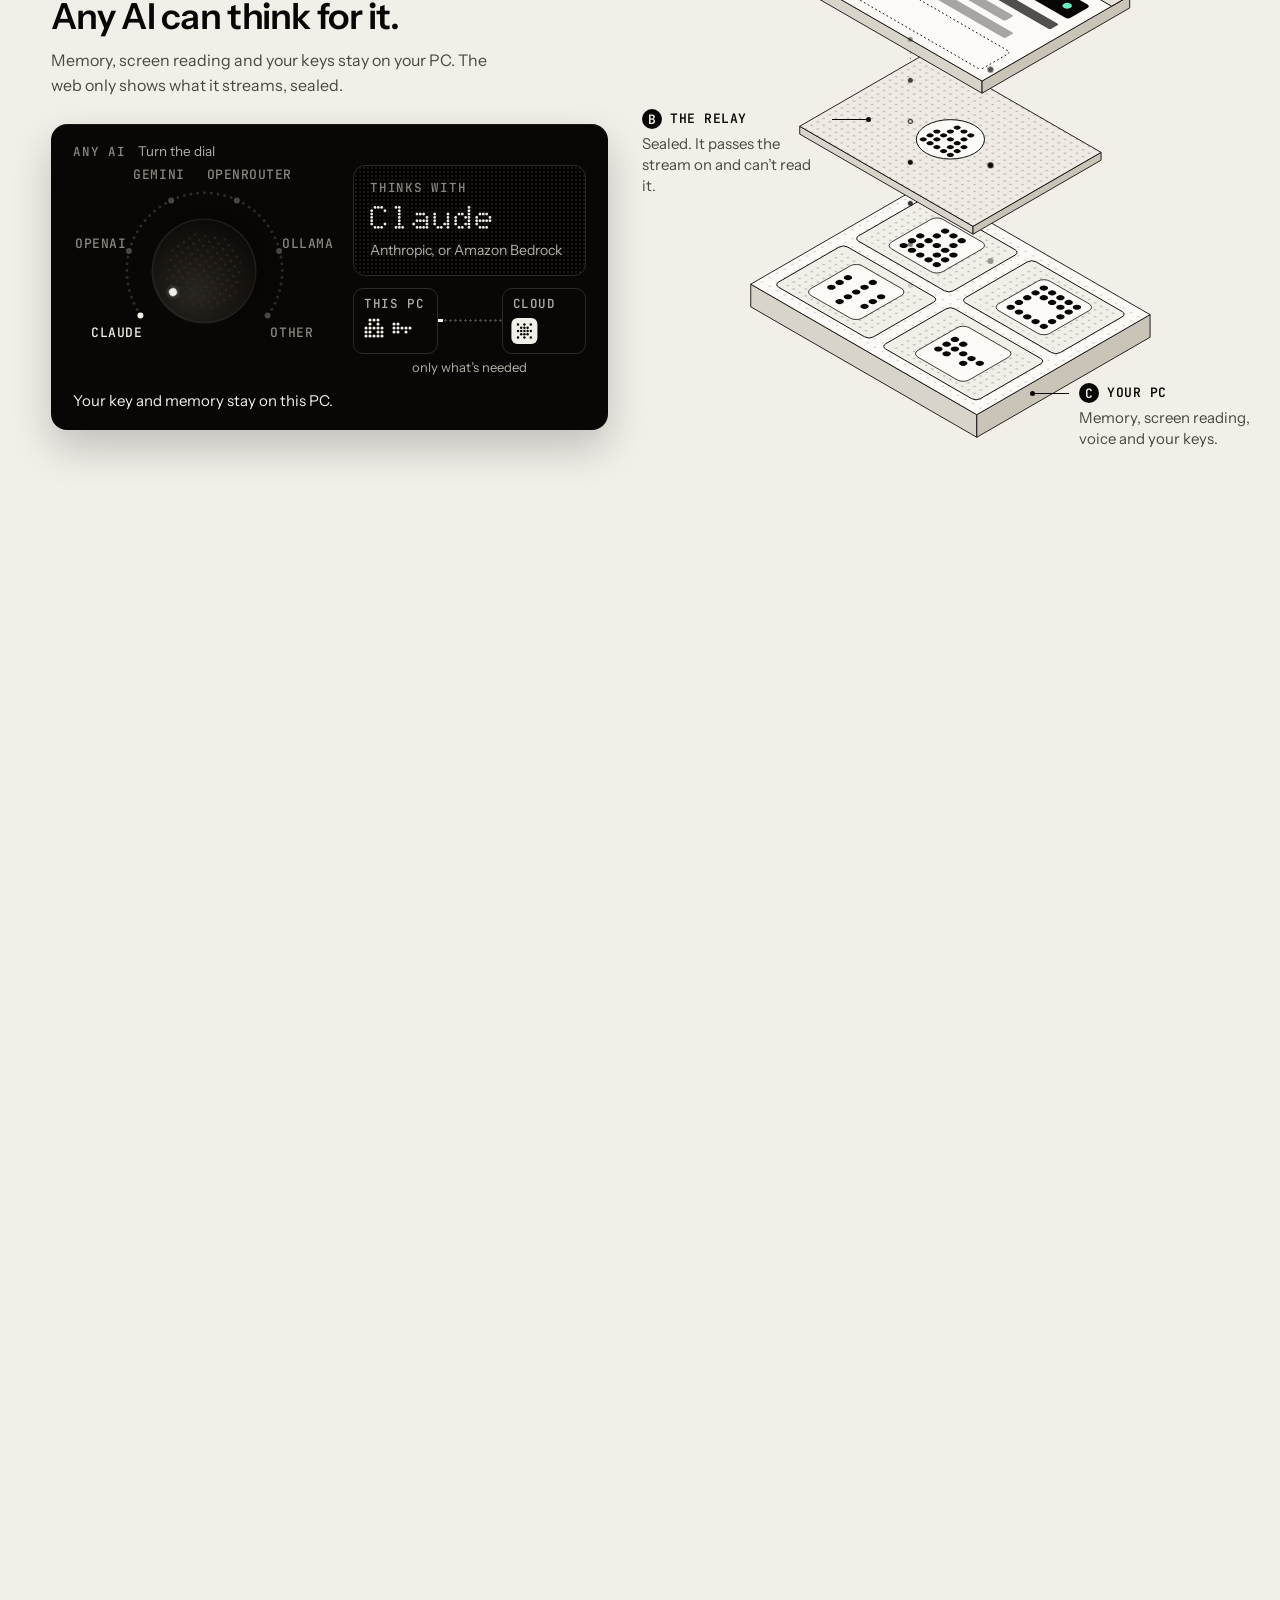
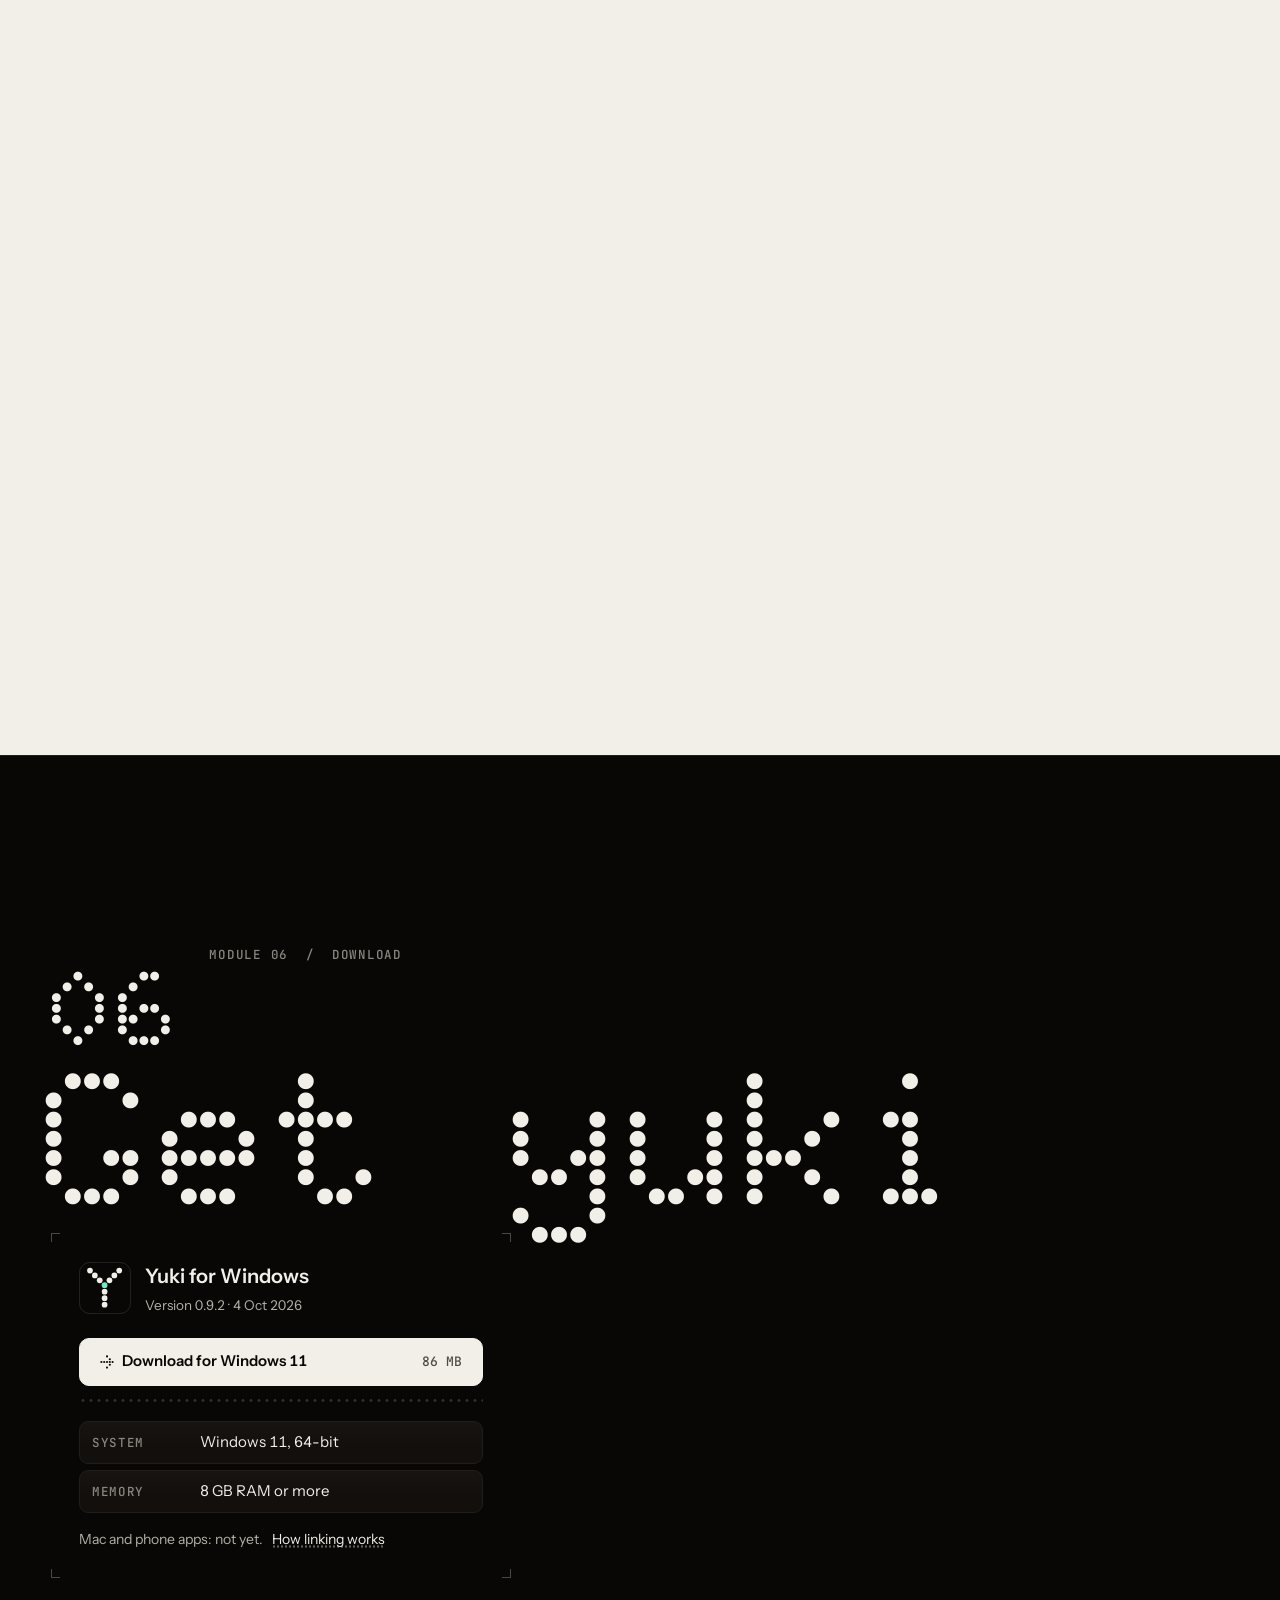
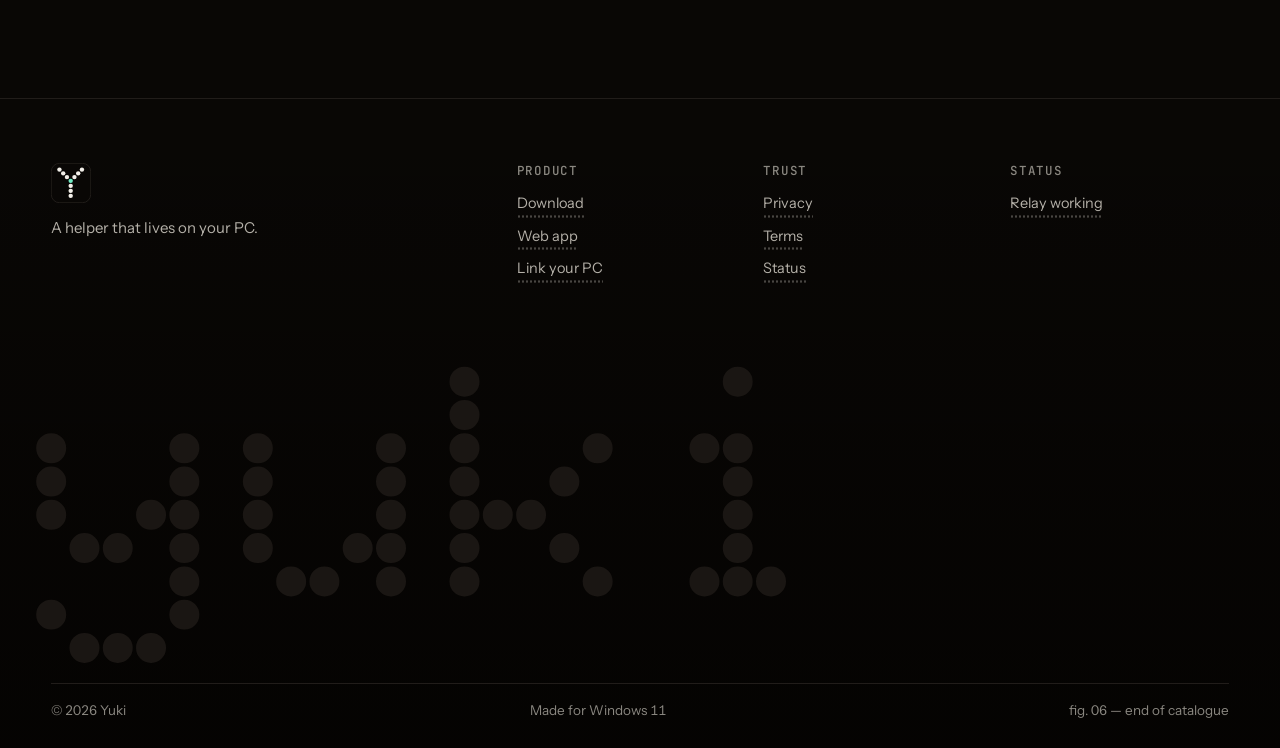
==== commit abaa74af: "Umber is the default black The user settled on umber: a warm black (dark-roast coffee, lacquered wal" ====
--- a/index.html
+++ b/index.html
@@ -6,7 +6,7 @@
 <meta name="viewport" content="width=device-width, initial-scale=1, viewport-fit=cover">
 <title>Yuki · a helper that lives on your PC</title>
 <meta name="description" content="Yuki is a personal assistant for Windows. It sees your screen, remembers your day and does things when you ask. Your memory stays on your PC.">
-<meta name="theme-color" content="#050A09">
+<meta name="theme-color" content="#090705">
 <link rel="icon" href="favicon.svg" type="image/svg+xml">
 <link rel="stylesheet" href="css/base.css">
 <link rel="stylesheet" href="css/blacks.css">
--- a/css/base.css
+++ b/css/base.css
@@ -11,9 +11,10 @@
   /* colour: one product with the app.
      The blacks (19 Oct): every black and dark grey on the site comes from the tokens below, a ladder from darkest
      to lightest, so a black palette (css/blacks.css, ?black=NAME) re-colours the whole site by overriding them.
-     The values are "obsidian", the default since 19 Oct (the user wanted "rich black, not bland and dull black",
-     saw five and said "obsidian is good"): volcanic glass, black with a deep teal undertone; its glass (sheens,
-     deep shadows, a faint light from above) is in css/blacks.css.
+     The values are "umber", the default since 19 Oct (the user wanted "rich black, not bland and dull black",
+     saw five, tried obsidian, then said "lets keep it as umber"): a warm black, dark-roast coffee or lacquered
+     walnut at night, in step with the warm text greys and the bone sections; its lacquer (lit grounds, sheens,
+     deep warm shadows) is in css/blacks.css.
      The old flat grey-black is the "flat" palette there.
      CSS, inline SVG (style="fill: var(--x)") and the canvases (read at load through YAccent.tok) all use them. Dark
      literals left on purpose: alpha masks (#000 / #0000), the accent's dark tints, JS fallbacks, the favicon file.
@@ -32,23 +33,23 @@
        --shade-rgb  shadows: rgba(var(--shade-rgb), a)
        --ink, --ink-rgb  black ink on bone sections and bone-faced drawings, and shadows cast onto bone: near --bg,
                     another role (a palette may keep ink neutral while the page goes deep) */
-  --k-well: #020505;
-  --bg: #050A09;
-  --bg-rgb: 5, 10, 9;
-  --raise: #0C1212;
-  --raise-2: #141A1A;
-  --raise-3: #192020;
-  --dot: #232B2B;
+  --k-well: #040302;
+  --bg: #090705;
+  --bg-rgb: 9, 7, 5;
+  --raise: #120F0C;
+  --raise-2: #1A1613;
+  --raise-3: #1F1B18;
+  --dot: #292521;
   --lit: #F2EFE9;
   --text: #F2EFE9;
   --text-2: #B4B0A8;
   --text-3: #8A8780;
-  --hair: #1B2222;
-  --hair-2: #28302F;
-  --edge: #303938;
-  --edge-2: #37403F;
-  --mark: #454E4D;
-  --shade-rgb: 0, 3, 3;
+  --hair: #211D1A;
+  --hair-2: #2F2A26;
+  --edge: #38332E;
+  --edge-2: #3E3934;
+  --mark: #4C4742;
+  --shade-rgb: 2, 1, 0;
   --live: #6FEBC4;          /* the only colour, and only for live things (js/accent.js may change it) */
   --live-rgb: 111, 235, 196;
   --live-ink: #062419;
@@ -56,8 +57,8 @@
   /* bone sections (for rhythm) */
   --bone: #F2EFE9;
   --bone-2: #E7E3DB;
-  --ink: #050A09;
-  --ink-rgb: 5, 10, 9;
+  --ink: #090705;
+  --ink-rgb: 9, 7, 5;
   --ink-2: #4A4741;
   --ink-3: #5C5851;         /* about 6.1:1 on --bone (was #75716A, 4.2:1); tags only */
   --bone-hair: #D6D1C7;
--- a/css/blacks.css
+++ b/css/blacks.css
@@ -1,8 +1,8 @@
 /* =====================================================================
    Yuki website / blacks: the black palettes. Linked right after css/base.css in every page.
    19 Oct, the user: "the colour pallette of black feels too bland ... it should look rich black. not bland and dull
-   black". Four rich blacks were designed and judged (the judges picked jet); the user saw all five and said
-   "obsidian is good", so obsidian is the default. The others stay here to compare.
+   black". Four rich blacks were designed and judged (the judges picked jet); the user saw all five, tried
+   obsidian, then said "lets keep it as umber", so umber is the default. The others stay here to compare.
    The tokens (css/base.css :root, darkest first): --k-well, --bg + --bg-rgb, --raise, --raise-2, --raise-3, --hair,
    --dot, --hair-2, --edge, --edge-2, --mark, --shade-rgb, and --ink + --ink-rgb for black ink on the bone sections.
    Every black and dark grey on the site, the canvases included, comes from them, so a palette overrides them.
@@ -14,7 +14,7 @@
    Canvases read the tokens when they lay out (YAccent.tok in js/accent.js). The accent, bone, light text and status
    colours are not part of a palette.
    Picking one: ?black=jet | ink | umber | obsidian | flat on any page address. It is saved on this computer
-   (localStorage 'yuki-black') and every page uses it; ?black=reset goes back to the default (obsidian).
+   (localStorage 'yuki-black') and every page uses it; ?black=reset goes back to the default (umber).
    ===================================================================== */
 
 /* ---------- jet (the judges' pick): piano black. A near-pure black page (#050505), wide clear steps up to the
@@ -68,7 +68,7 @@
 html[data-black="jet"] :is(.runcard, .thread) { box-shadow: inset 0 1px 0 rgba(255, 255, 255, .07), 0 30px 70px rgba(0, 0, 0, .8); }
 html[data-black="jet"] :is(.ask-cap, .ask, .pcwin) { box-shadow: inset 0 1px 0 rgba(255, 255, 255, .07), 0 20px 50px rgba(0, 0, 0, .75); }
 
-/* ---------- ink, umber, obsidian (the default: its tokens are also the css/base.css :root values) ---------- */
+/* ---------- ink, umber (the default: its tokens are also the css/base.css :root values), obsidian ---------- */
 
 /* ink: rich black, the print kind (C60 M40 Y40 K100). A deep page with a cool lean you feel in the darkest tones only;
    the lifted steps stay near neutral so it never reads navy. Depth comes from light, not colour: each dark module is
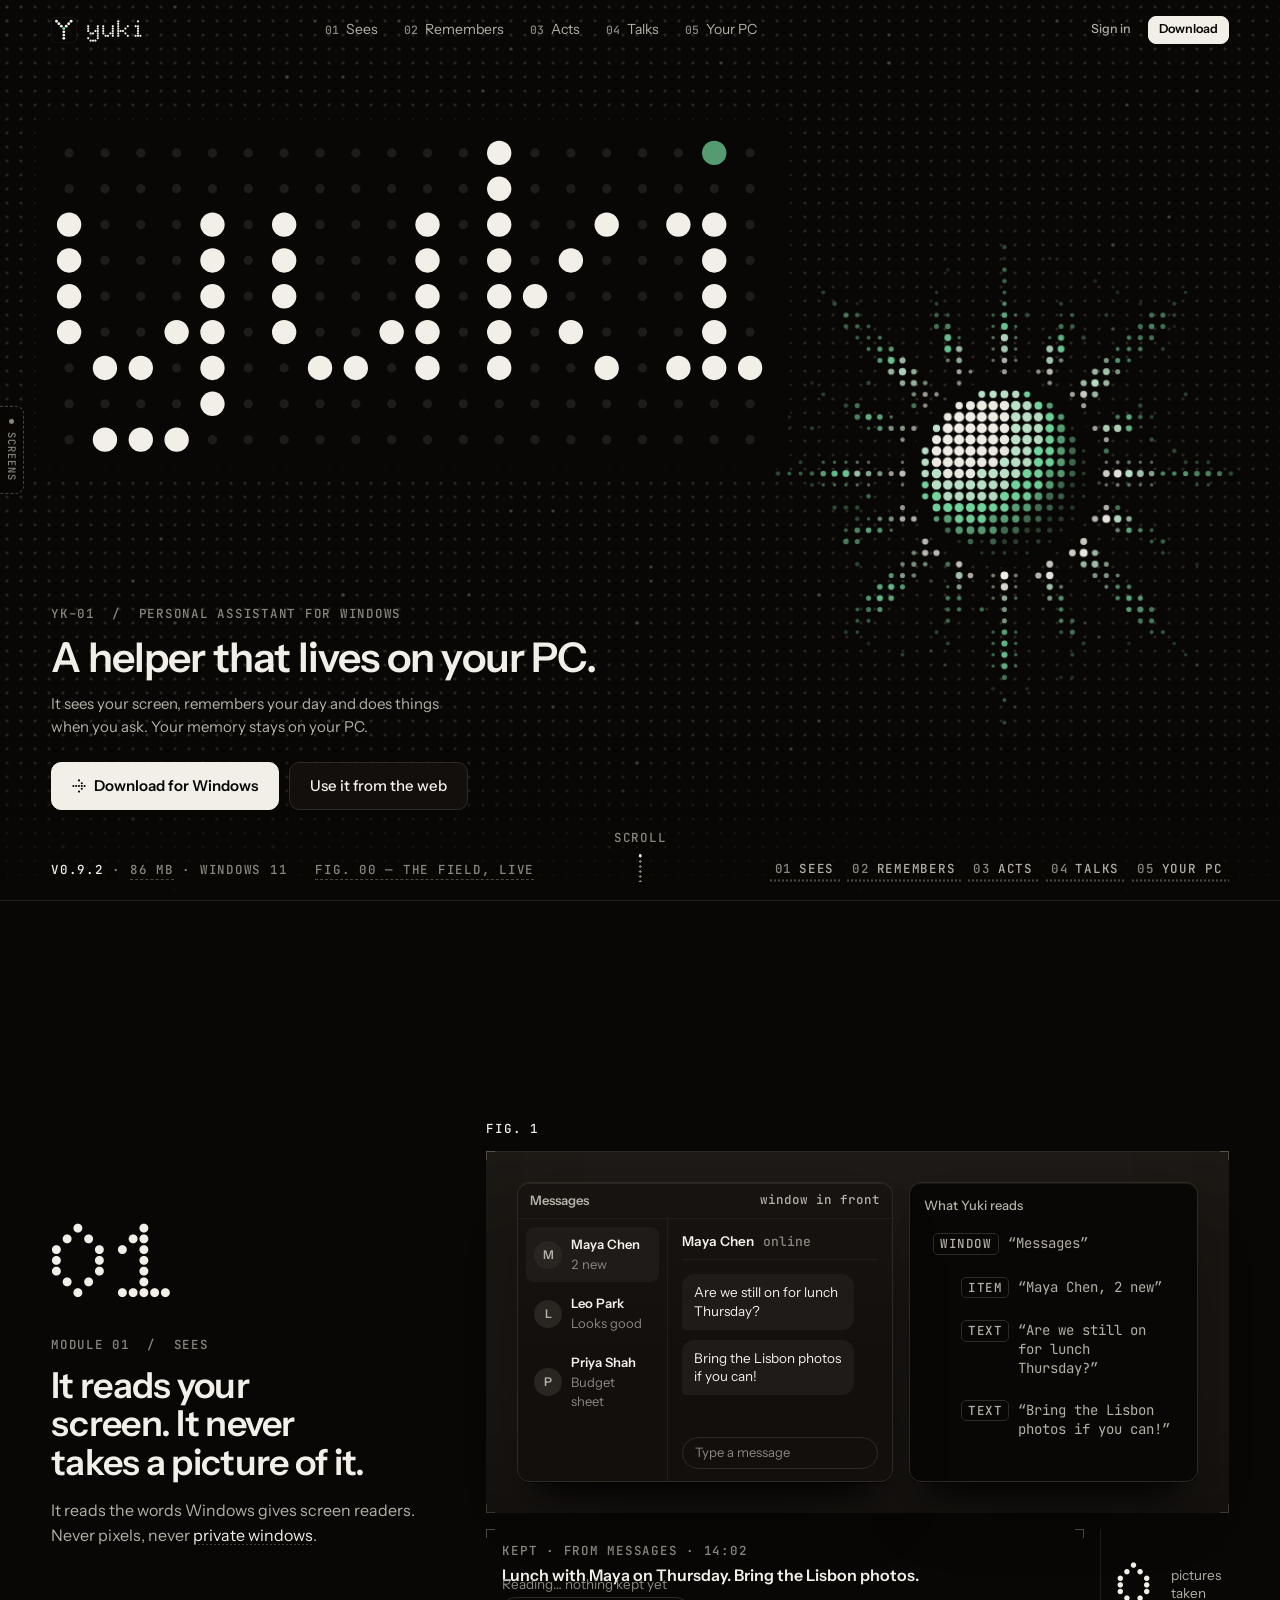
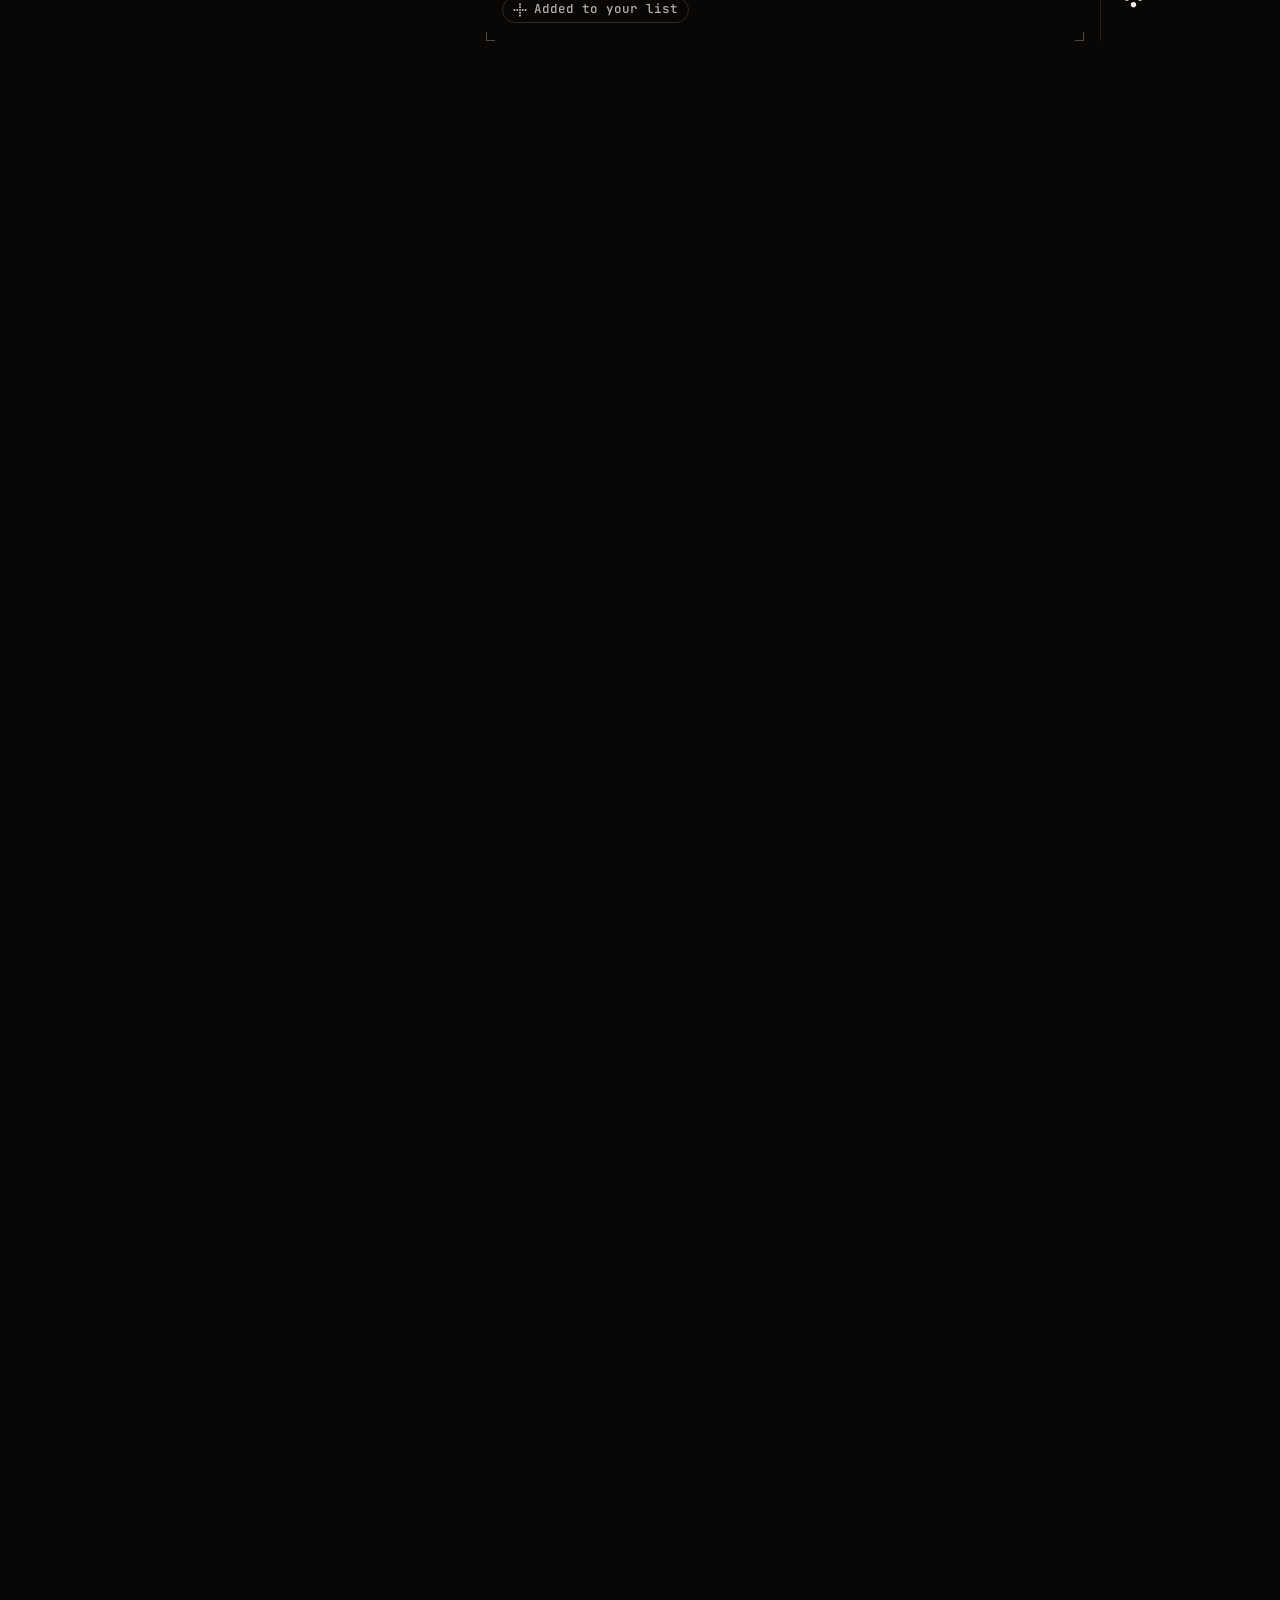
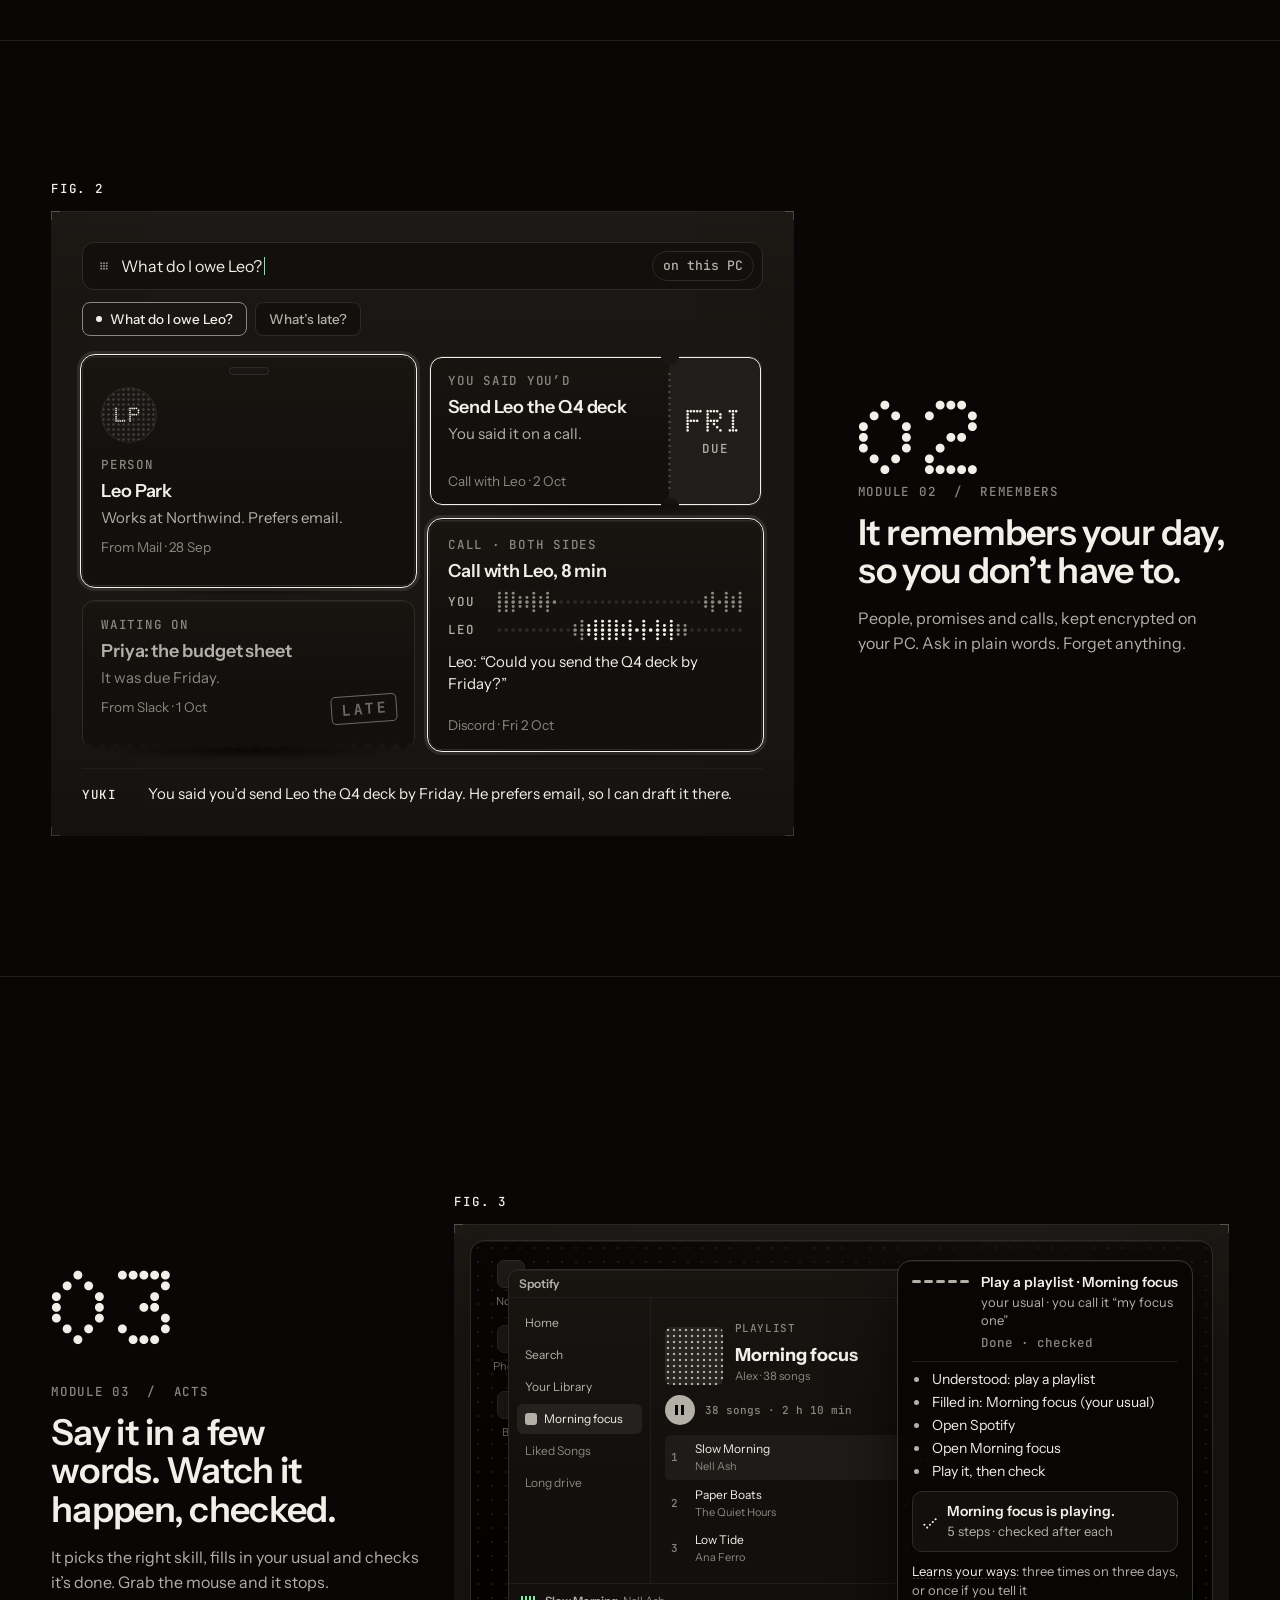
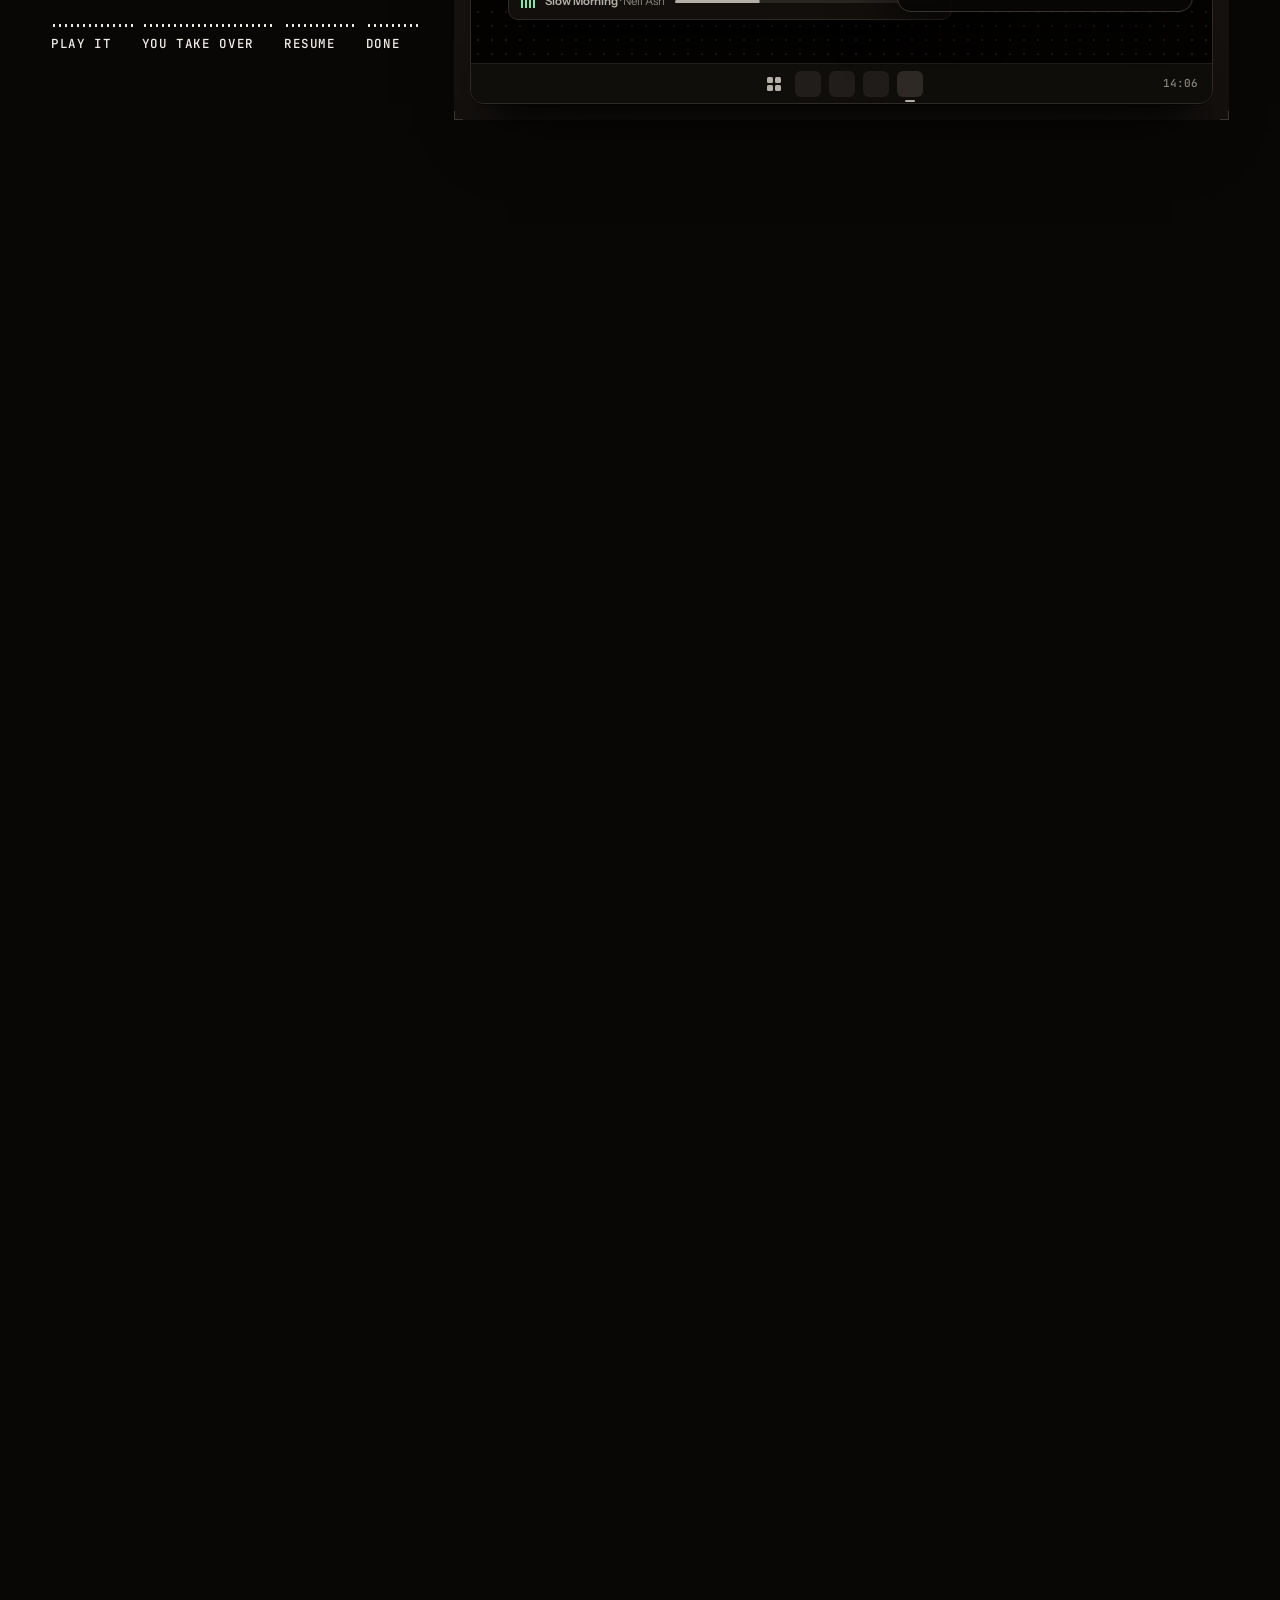
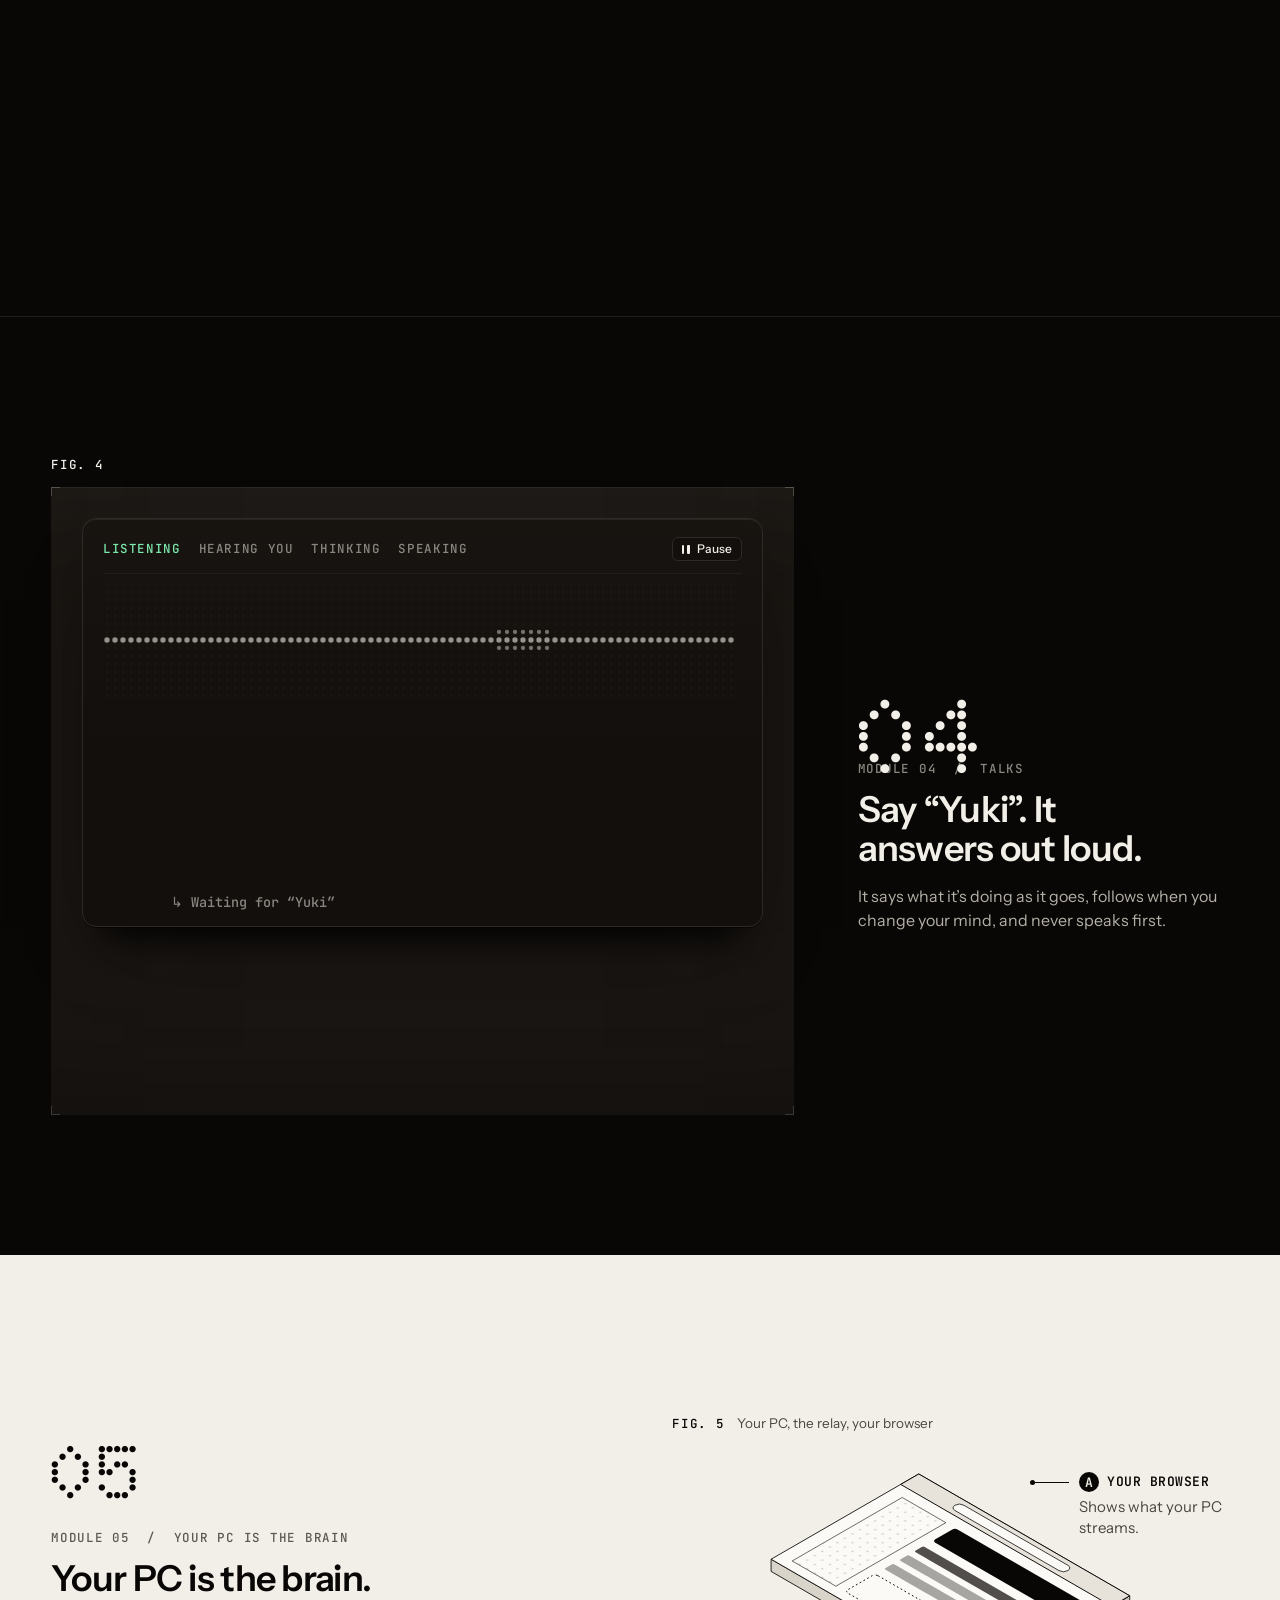
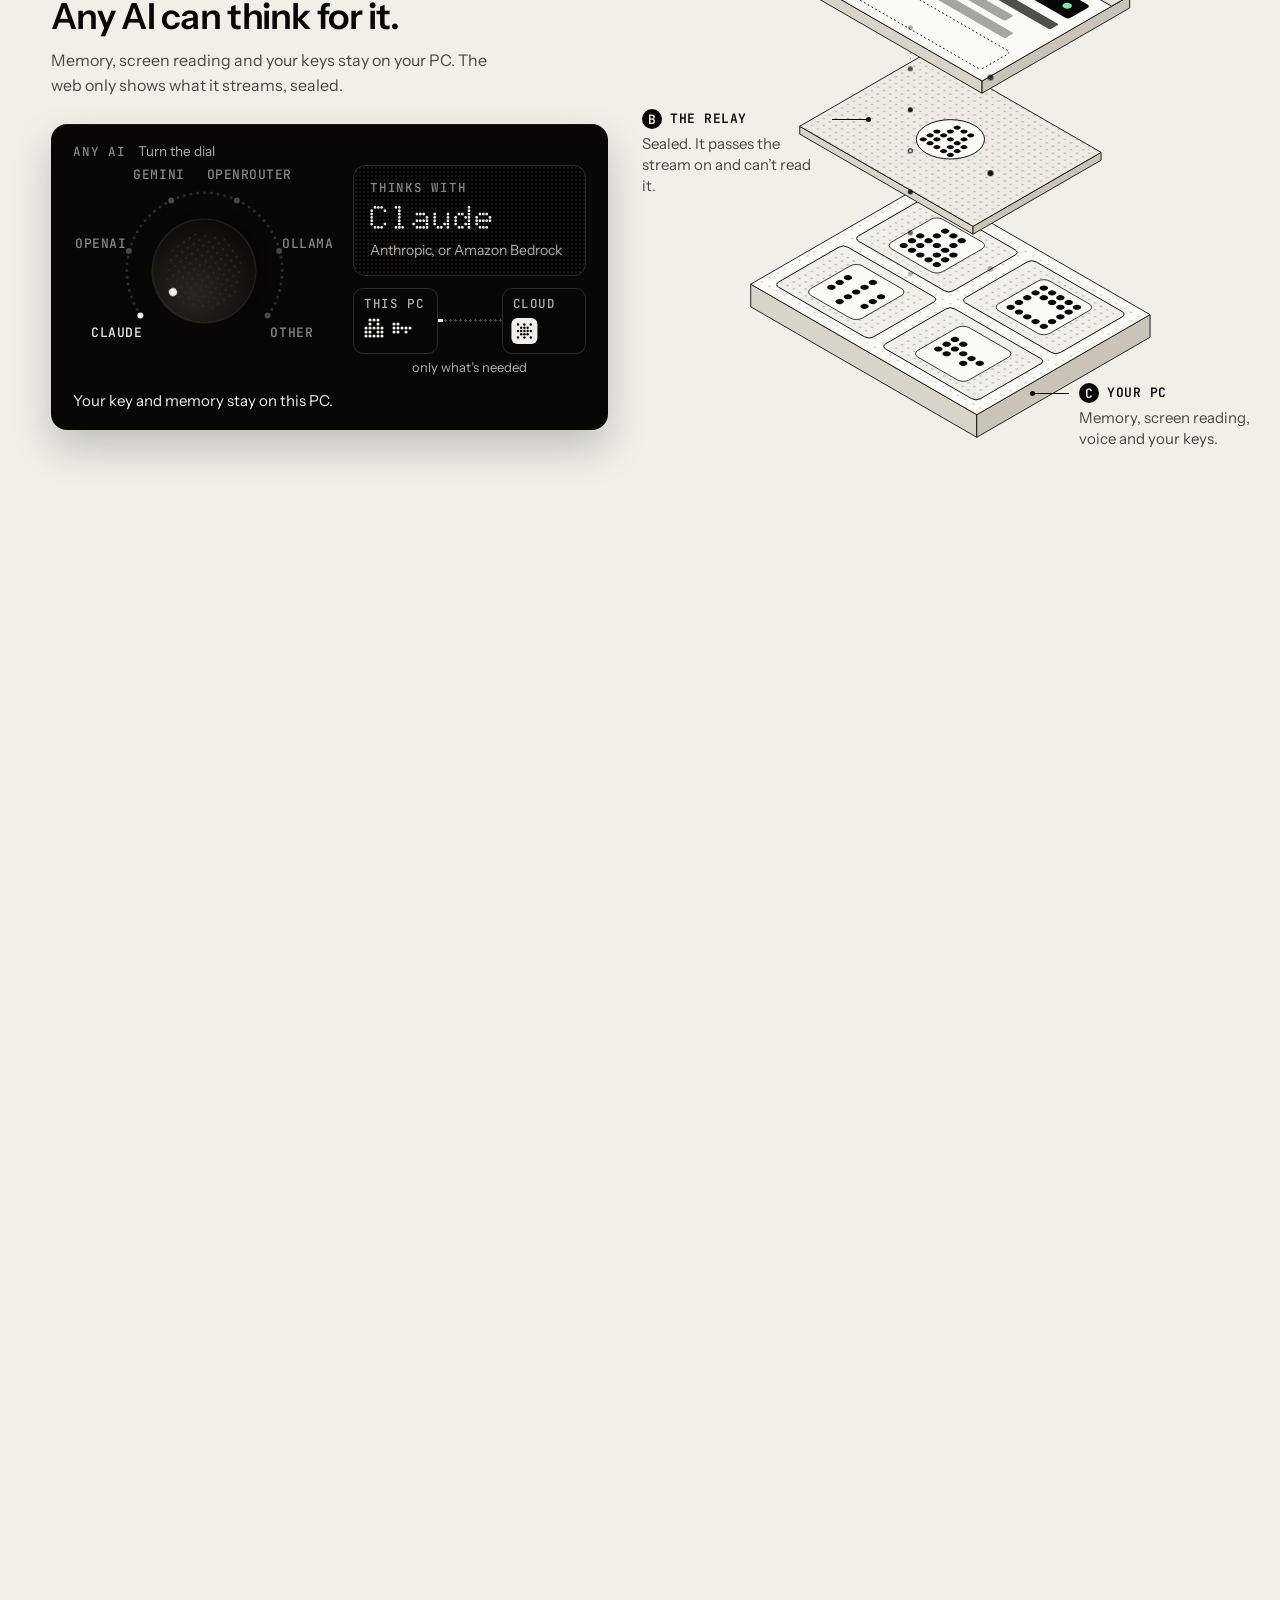
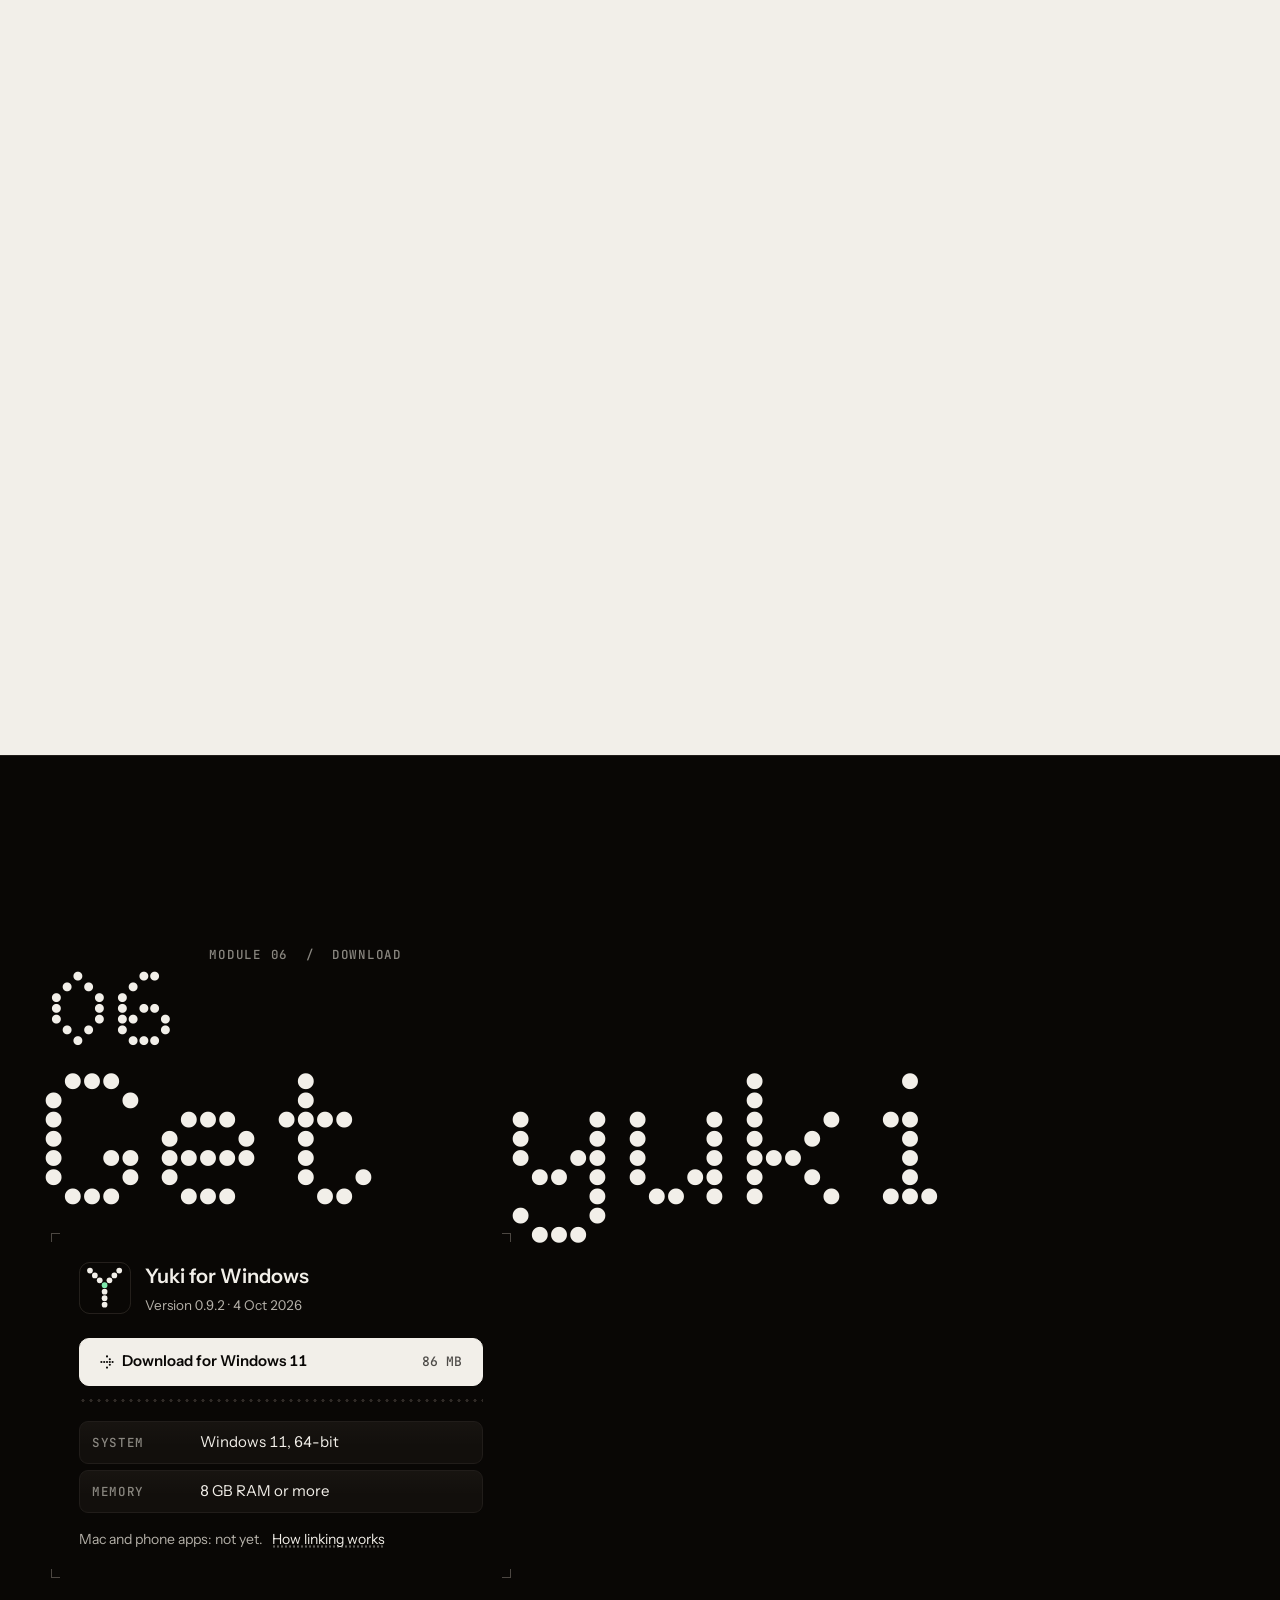
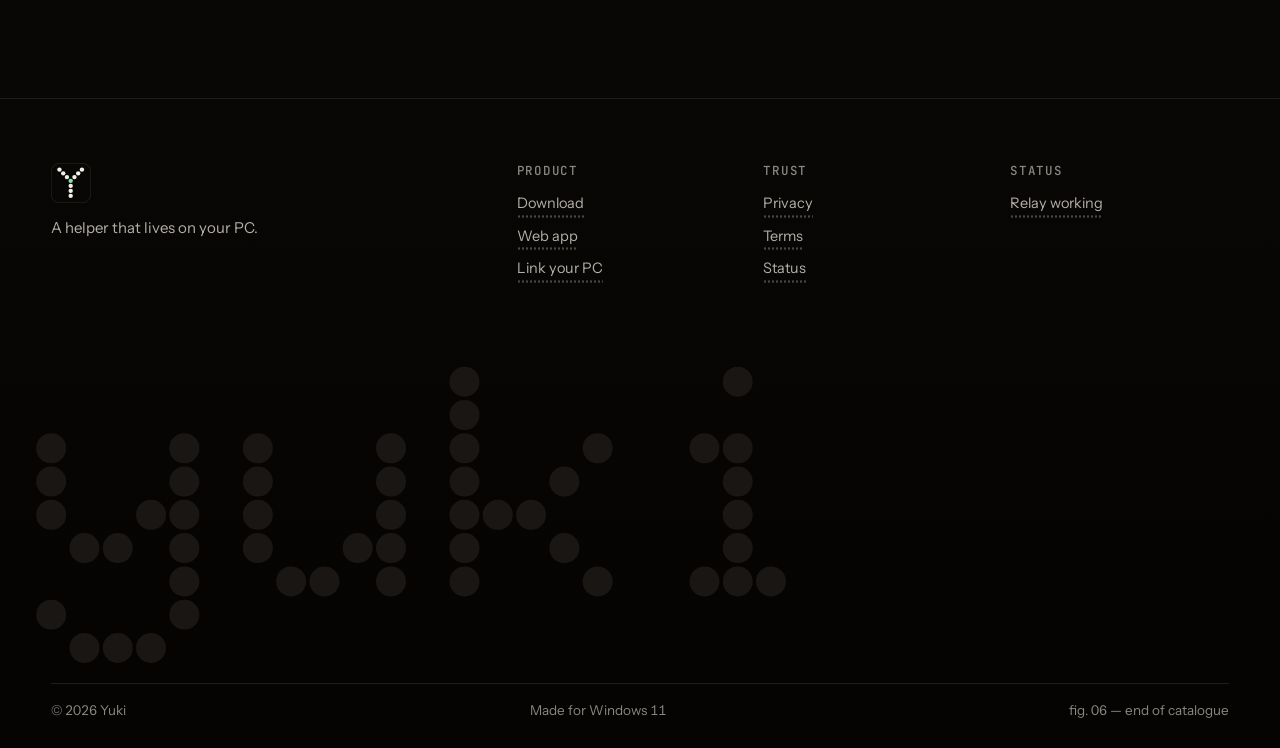
==== commit 7aa6933c: "No dots beside text, no glow on dots, warm mint on umber The Talks states read from their labels (no" ====
--- a/index.html
+++ b/index.html
@@ -297,7 +297,7 @@
       <div class="voice prod">
         <div class="v-top">
           <div class="leds" id="leds">
-            <span data-m="listening" data-spec="Waiting for &ldquo;Yuki&rdquo;" data-spec-notab><i></i>Listening</span><span data-m="hearing" data-spec="What you say after &ldquo;Yuki&rdquo;" data-spec-notab><i></i>Hearing you</span><span data-m="thinking" data-spec="Picking the skill" data-spec-notab><i></i>Thinking</span><span data-m="speaking" data-spec="Says each step as it goes" data-spec-notab><i></i>Speaking</span>
+            <span data-m="listening" data-spec="Waiting for &ldquo;Yuki&rdquo;" data-spec-notab>Listening</span><span data-m="hearing" data-spec="What you say after &ldquo;Yuki&rdquo;" data-spec-notab>Hearing you</span><span data-m="thinking" data-spec="Picking the skill" data-spec-notab>Thinking</span><span data-m="speaking" data-spec="Says each step as it goes" data-spec-notab>Speaking</span>
           </div>
           <button class="key xs v-pause" type="button" id="v-pause" aria-pressed="false"><span class="pz" aria-hidden="true"><i></i><i></i></span><span class="vp-l">Pause</span></button>
         </div>
--- a/css/base.css
+++ b/css/base.css
@@ -50,9 +50,9 @@
   --edge-2: #3E3934;
   --mark: #4C4742;
   --shade-rgb: 2, 1, 0;
-  --live: #6FEBC4;          /* the only colour, and only for live things (js/accent.js may change it) */
-  --live-rgb: 111, 235, 196;
-  --live-ink: #062419;
+  --live: #7DE8AC;          /* the only colour, and only for live things: warm mint, for the umber black (19 Oct; js/accent.js may change it) */
+  --live-rgb: 125, 232, 172;
+  --live-ink: #0F1C15;
   --live-dim: rgba(var(--live-rgb), .12);
   /* bone sections (for rhythm) */
   --bone: #F2EFE9;
--- a/css/landing.css
+++ b/css/landing.css
@@ -124,20 +124,16 @@
 .demo-sees [data-n] > .fx-ring { will-change: opacity, transform; }
 .tree { border: 1px solid var(--hair-2); border-radius: 12px; padding: 14px 14px 12px; background: var(--bg); }
 .tree-h { margin: 0 0 12px; font: 500 13px/1.3 var(--f-ui); color: var(--text-2); }
-.tr-list { list-style: none; margin: 0; padding: 0 0 0 14px; position: relative; display: grid; gap: 8px; }
-/* the depth guide: one dotted line, one dot per node */
-.tr-list::before { content: ''; position: absolute; left: 3px; top: 12px; bottom: 12px; width: 3px; background: radial-gradient(circle, var(--hair-2) 1px, transparent 1.3px) 0 0 / 3px 5px repeat-y; }
+/* nesting reads from the indent alone (19 Oct: no dotted depth guide, no node dots); the indent is wide enough
+   that the child rows' tags and values never line up with the window row's */
+.tr-list { list-style: none; margin: 0; padding: 0; position: relative; display: grid; gap: 8px; }
 .tr { position: relative; display: flex; align-items: baseline; gap: 9px; padding: 7px 9px; border-radius: 8px; font: 400 14px/1.35 var(--f-mono); color: var(--text-2); overflow-wrap: anywhere;
   opacity: 0; transform: translateY(6px); transition: opacity 260ms var(--ease), transform 260ms var(--ease-out), color var(--d-med), background var(--d-med); outline: none; cursor: default; }
-.tr.d1 { margin-left: 16px; }
+.tr.d1 { margin-left: 28px; }
 .tr > span { min-width: 0; }
-.tr::before { content: ''; position: absolute; left: -14px; top: 15px; width: 7px; height: 7px; margin-left: 1px; border-radius: 50%; background: var(--hair-2); transition: background var(--d-med); }
-.tr.d1::before { left: -30px; }
 .tr > i:not(.fx-ring) { flex: none; font: 500 12.5px/1 var(--f-mono); font-style: normal; letter-spacing: .05em; text-transform: uppercase; color: var(--text-2); padding: 4px 6px 3px; border: 1px solid var(--hair-2); border-radius: 5px; }
 .tr.read, .demo-sees.live .tr { opacity: 1; transform: none; }
-.tr.read::before { background: var(--text-3); }
 .tr.cur, .tr.is-lit { color: var(--text); background: var(--raise); }
-.tr.cur::before, .tr.is-lit::before { background: var(--lit); }
 .sees-out { display: grid; grid-template-columns: 1fr auto; gap: 16px; margin-top: 16px; align-items: stretch; }
 .noted { padding: 14px 16px; min-height: 112px; }
 .noted > :not(.wait):not(.fx-c) { opacity: 0; transform: translateY(6px); transition: opacity var(--d-slow) var(--ease), transform var(--d-slow) var(--ease); }
@@ -363,12 +359,12 @@
 .voice { position: relative; padding: 18px 20px 8px; border: 1px solid var(--hair-2); border-radius: 14px; background: var(--raise); }
 .v-top { display: flex; align-items: center; gap: 14px; padding-bottom: 12px; border-bottom: 1px solid var(--hair); }
 .leds { display: flex; flex-wrap: wrap; gap: 6px 18px; flex: 1; }
-.leds span { display: inline-flex; align-items: center; gap: 8px; font: 500 var(--t-lbl)/1 var(--f-mono); letter-spacing: .05em; text-transform: uppercase; color: var(--text-3); padding: 5px 0; transition: color var(--d-fast); }
-.leds > span > i { width: 7px; height: 7px; border-radius: 50%; background: var(--dot); transition: background var(--d-fast), box-shadow var(--d-fast); }
-.leds span.on { color: var(--text); }
-.leds span.on i { background: var(--live); box-shadow: 0 0 0 3px var(--live-dim); }
-.leds span[data-m="thinking"].on i { background: var(--lit); box-shadow: none; }
-.leds span:hover { color: var(--text-2); }
+/* the voice states: no dots (19 Oct), the label alone says which one is on. Live states light in the accent,
+   Thinking in --text, the rest stay --text-3 */
+.leds span { display: inline-flex; align-items: center; font: 500 var(--t-lbl)/1 var(--f-mono); letter-spacing: .05em; text-transform: uppercase; color: var(--text-3); padding: 5px 0; transition: color var(--d-fast); }
+.leds span.on { color: var(--live); }
+.leds span[data-m="thinking"].on { color: var(--text); }
+.leds span:not(.on):hover { color: var(--text-2); }
 .v-pause { flex: none; gap: 7px; }
 .v-pause[hidden] { display: none; }
 .v-pause .pz i { height: 9px; width: 2.5px; background: currentColor; }
@@ -465,9 +461,12 @@
 .knob-ticks i.major.on { background: var(--lit); }
 .knob-cap { position: absolute; inset: 0; border-radius: 50%; background: radial-gradient(circle at 38% 30%, var(--dot), var(--raise) 62%, var(--k-well)); border: 1px solid var(--hair-2); box-shadow: 0 10px 24px rgba(var(--shade-rgb), .5), inset 0 1px 0 rgba(255,255,255,.05); transition: transform .5s var(--ease), box-shadow var(--d-fast); will-change: transform; }
 .knob-cap::before { content: ''; position: absolute; inset: 13px; border-radius: 50%; background: radial-gradient(circle, var(--hair-2) 1px, transparent 1.4px) 0 0 / 7px 7px; opacity: .8; }
-.knob-cap i { position: absolute; left: 50%; top: 10px; width: 8px; height: 8px; margin-left: -4px; border-radius: 50%; background: var(--lit); box-shadow: 0 0 0 3px rgba(242,239,233,.08); }
-html.fx-hover .knob:hover .knob-cap { box-shadow: 0 10px 24px rgba(var(--shade-rgb), .5), inset 0 1px 0 rgba(255,255,255,.08), 0 0 0 1px var(--edge-2); }
-.knob-labels { position: absolute; inset: 0; }
+.knob-cap i { position: absolute; left: 50%; top: 10px; width: 8px; height: 8px; margin-left: -4px; border-radius: 50%; background: var(--lit); }
+/* hover: one white ring on the cap's edge (the lit vocabulary) */
+html.fx-hover .knob:hover .knob-cap { box-shadow: 0 10px 24px rgba(var(--shade-rgb), .5), inset 0 1px 0 rgba(255,255,255,.08), 0 0 0 1.5px var(--lit-c); }
+/* the label layer covers the knob, so it lets the pointer through: only the labels themselves take it */
+.knob-labels { position: absolute; inset: 0; pointer-events: none; }
+.knob-labels .kl { pointer-events: auto; }
 .kl { position: absolute; left: 50%; top: 50%; padding: 6px 4px; border: 0; background: none; font: 500 13px/1 var(--f-mono); letter-spacing: .04em; text-transform: uppercase; color: var(--text-3); transform: translate(-50%, -50%); white-space: nowrap; transition: color var(--d-fast), translate var(--d-release) var(--ease-spring), scale var(--d-release) var(--ease-spring); }
 .kl:hover, .kl.pv { color: var(--text-2); }
 .kl.on { color: var(--text); }
@@ -668,9 +667,8 @@
   .tree-h { display: none; }
   .tr-list { gap: 3px; }
   .tr { font-size: 13px; line-height: 1.3; padding: 4px 8px; gap: 7px; }
-  .tr.d1 { margin-left: 10px; } .tr.d1::before { left: -24px; }
+  .tr.d1 { margin-left: 22px; }
   .tr > i:not(.fx-ring) { font-size: 11.5px; padding: 3px 5px 2px; }
-  .tr::before { top: 11px; }
   .sees-out { margin-top: 10px; gap: 10px; }
   .noted { padding: 10px 12px; min-height: 0; } .noted .nt { font-size: 14.5px; margin: 4px 0 6px; }
   .noted .chip { display: none; }
